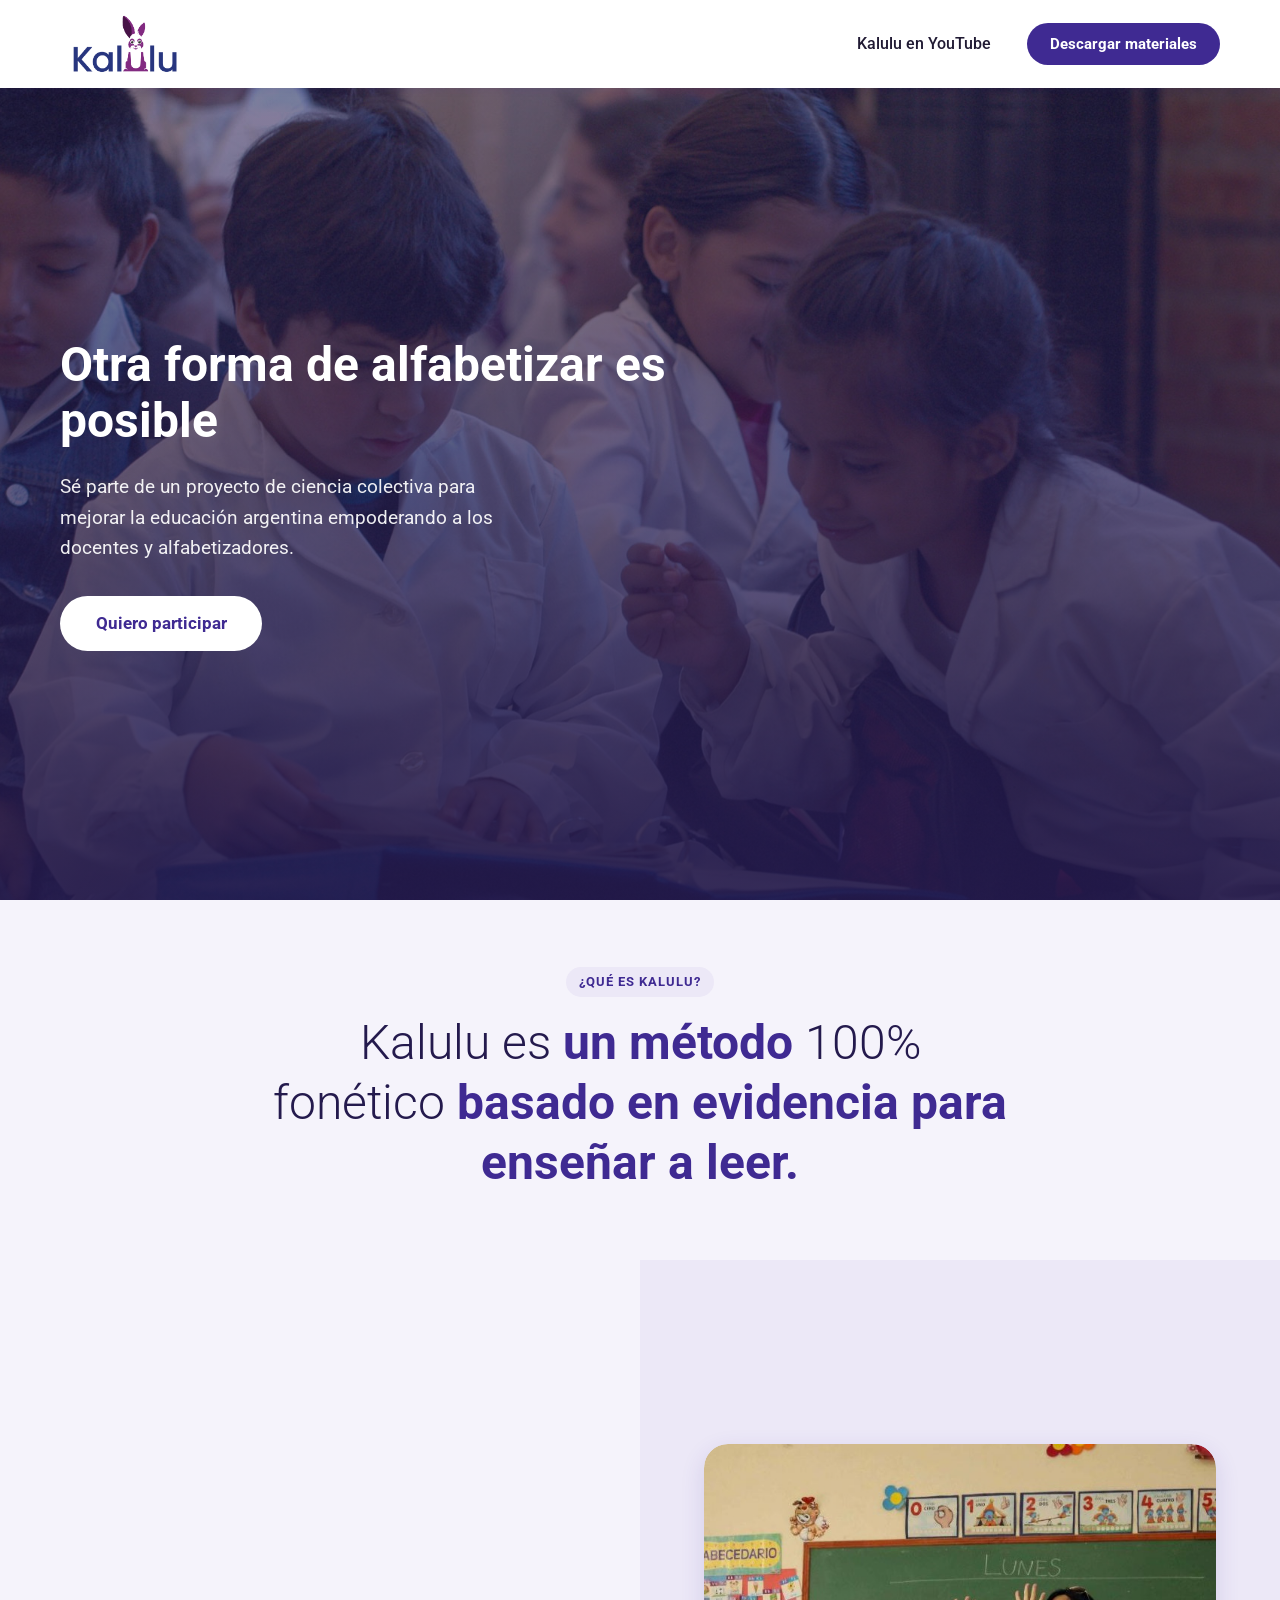
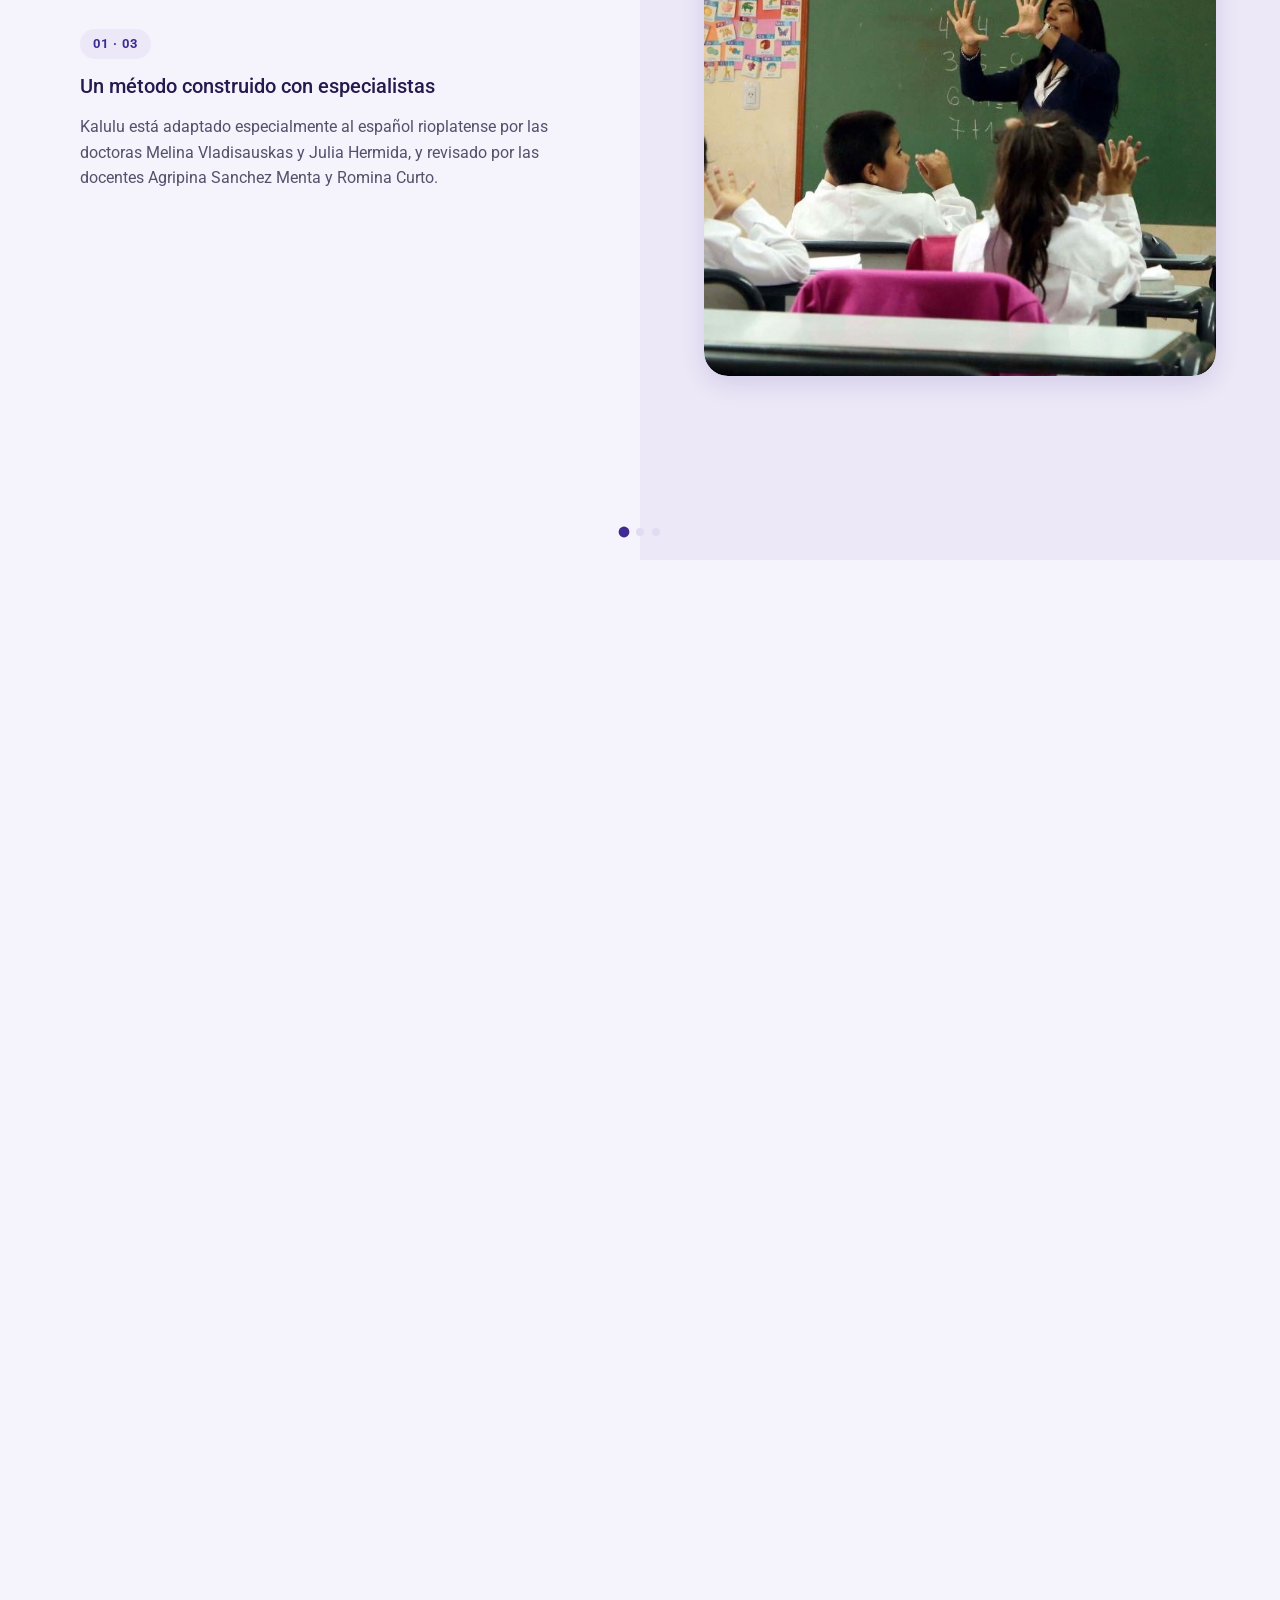
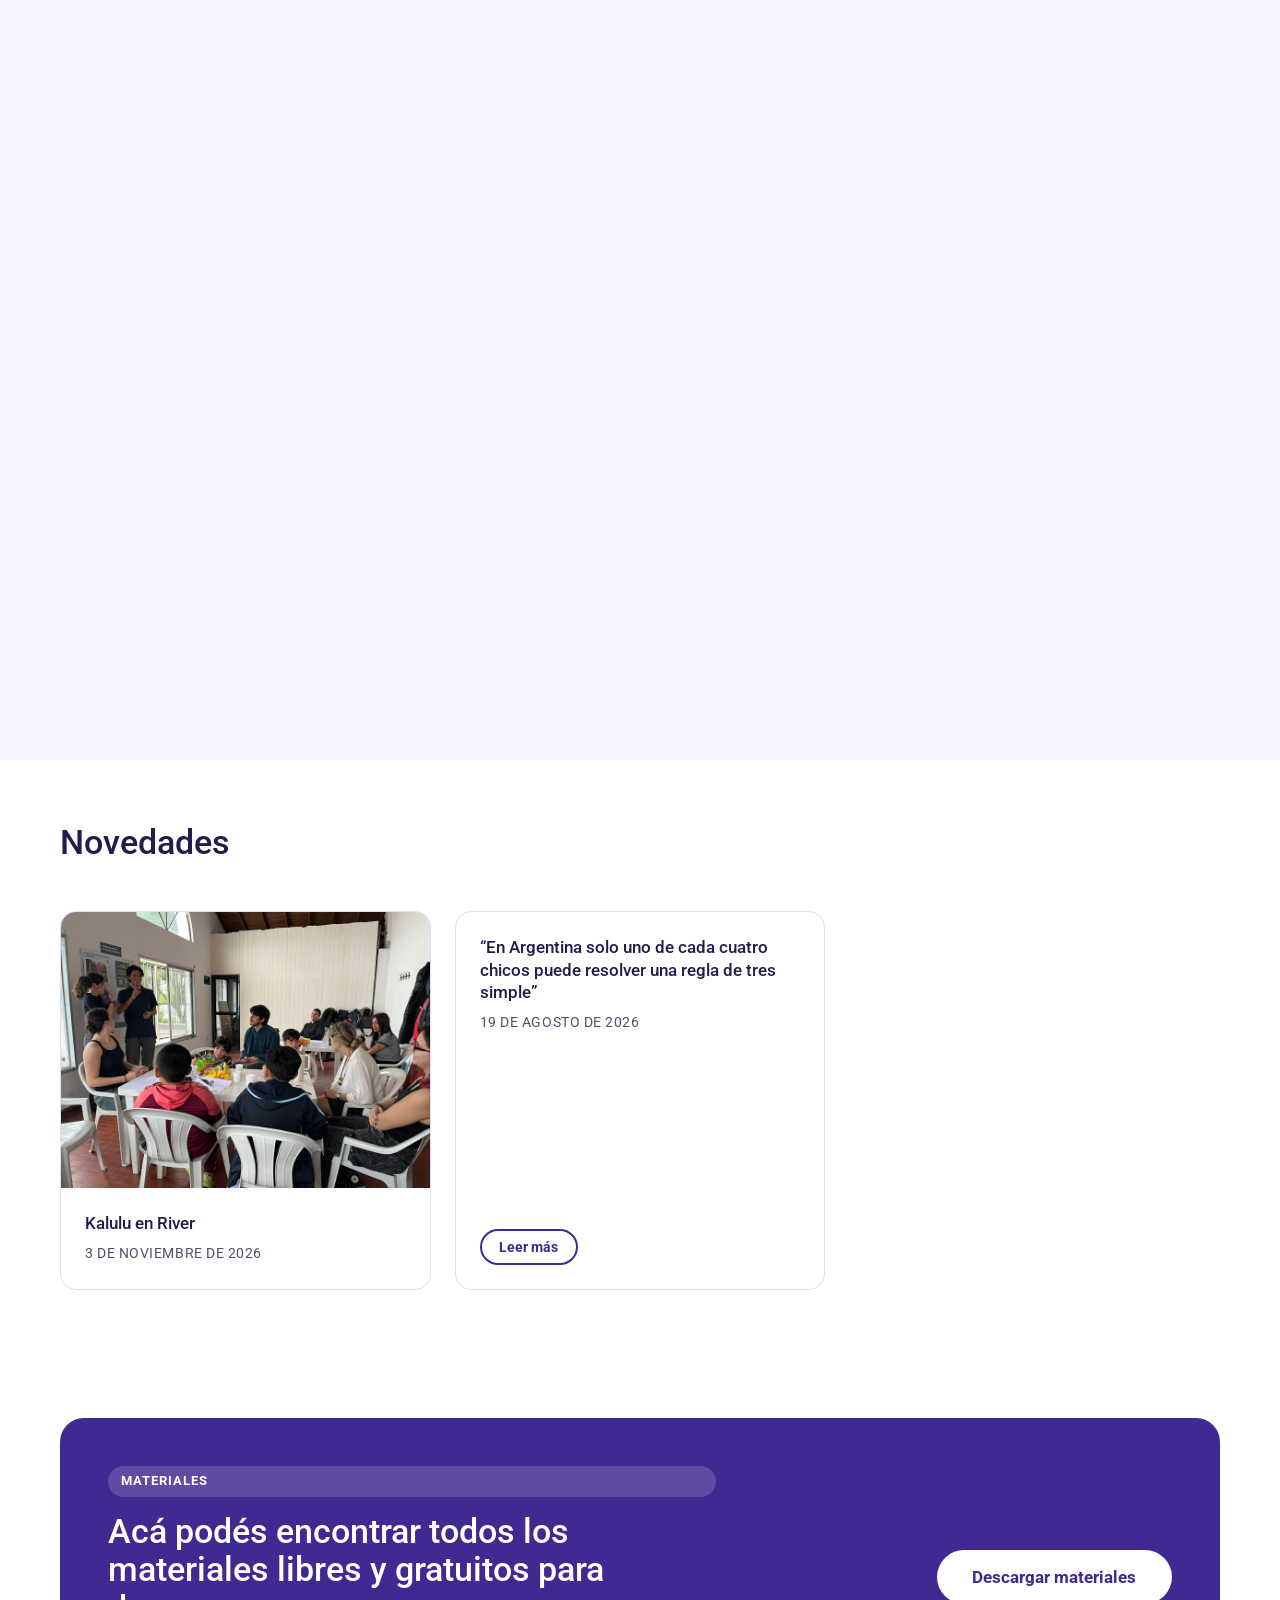
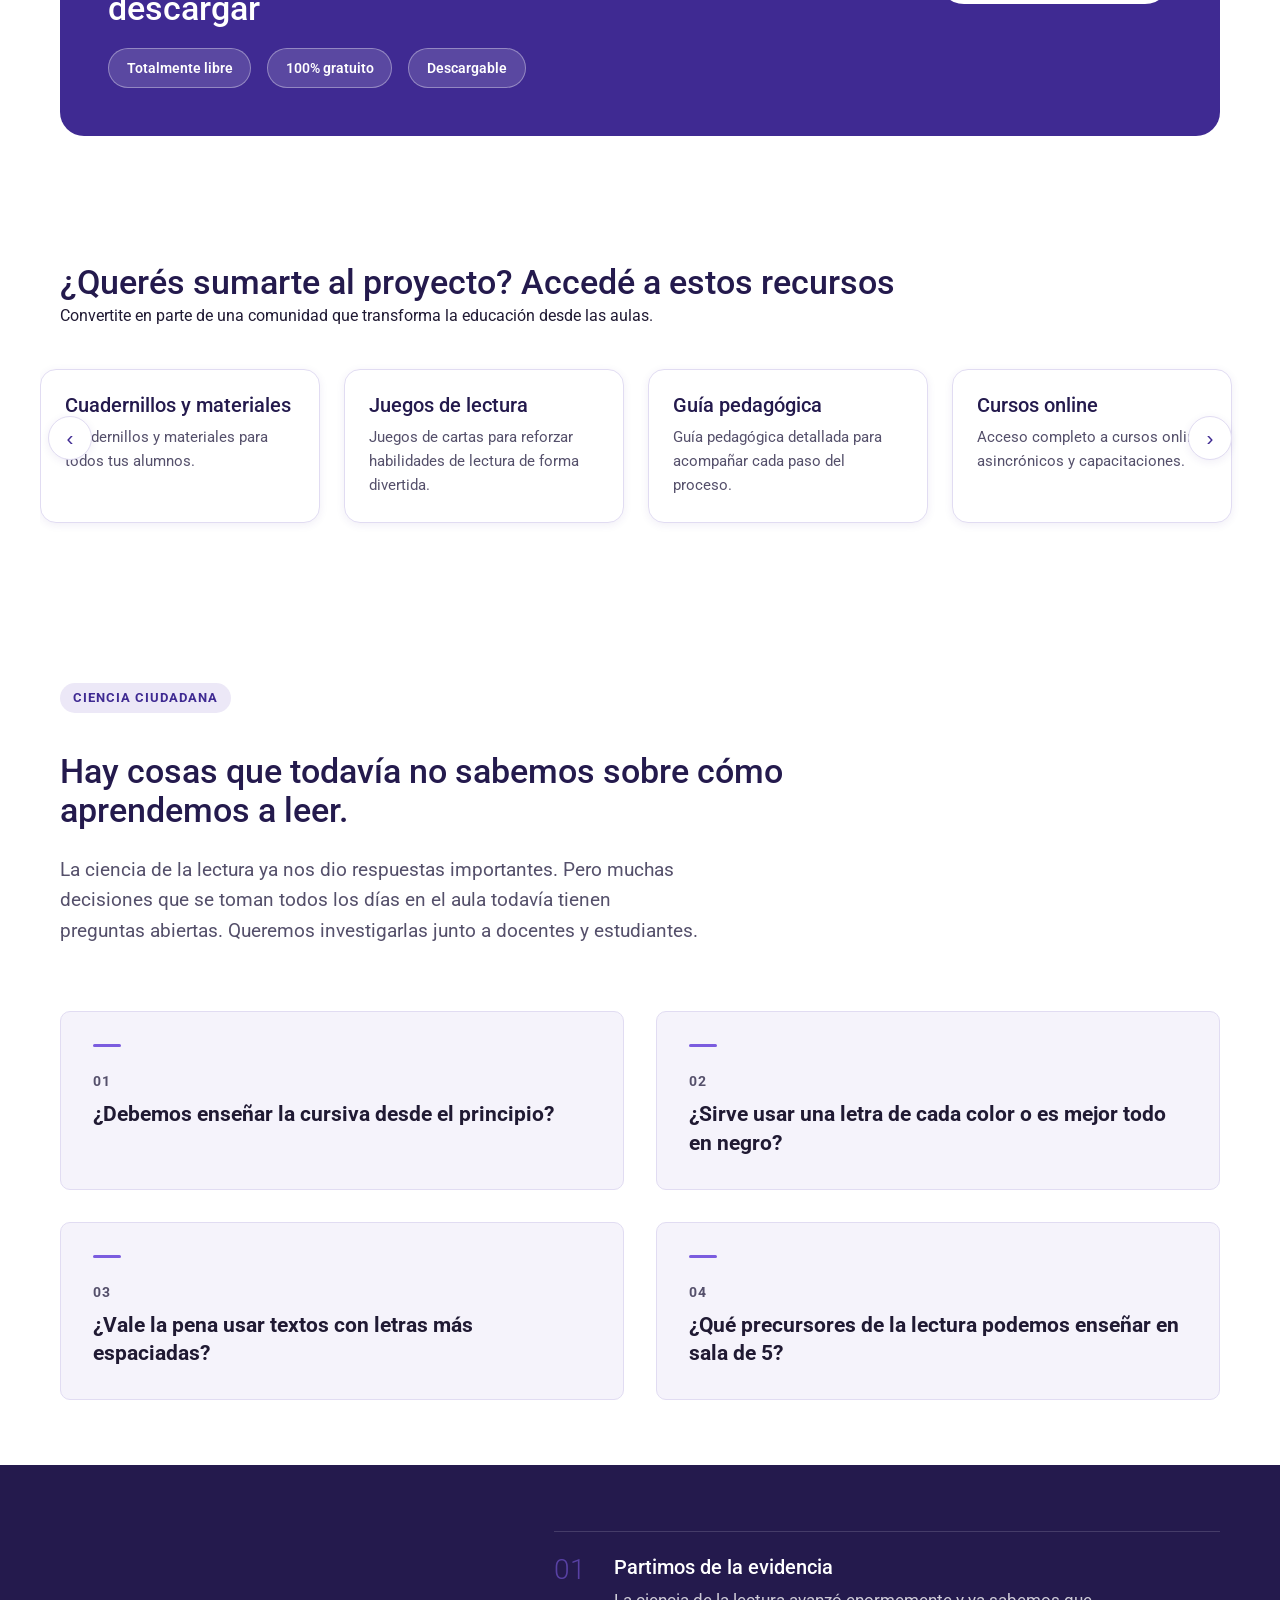
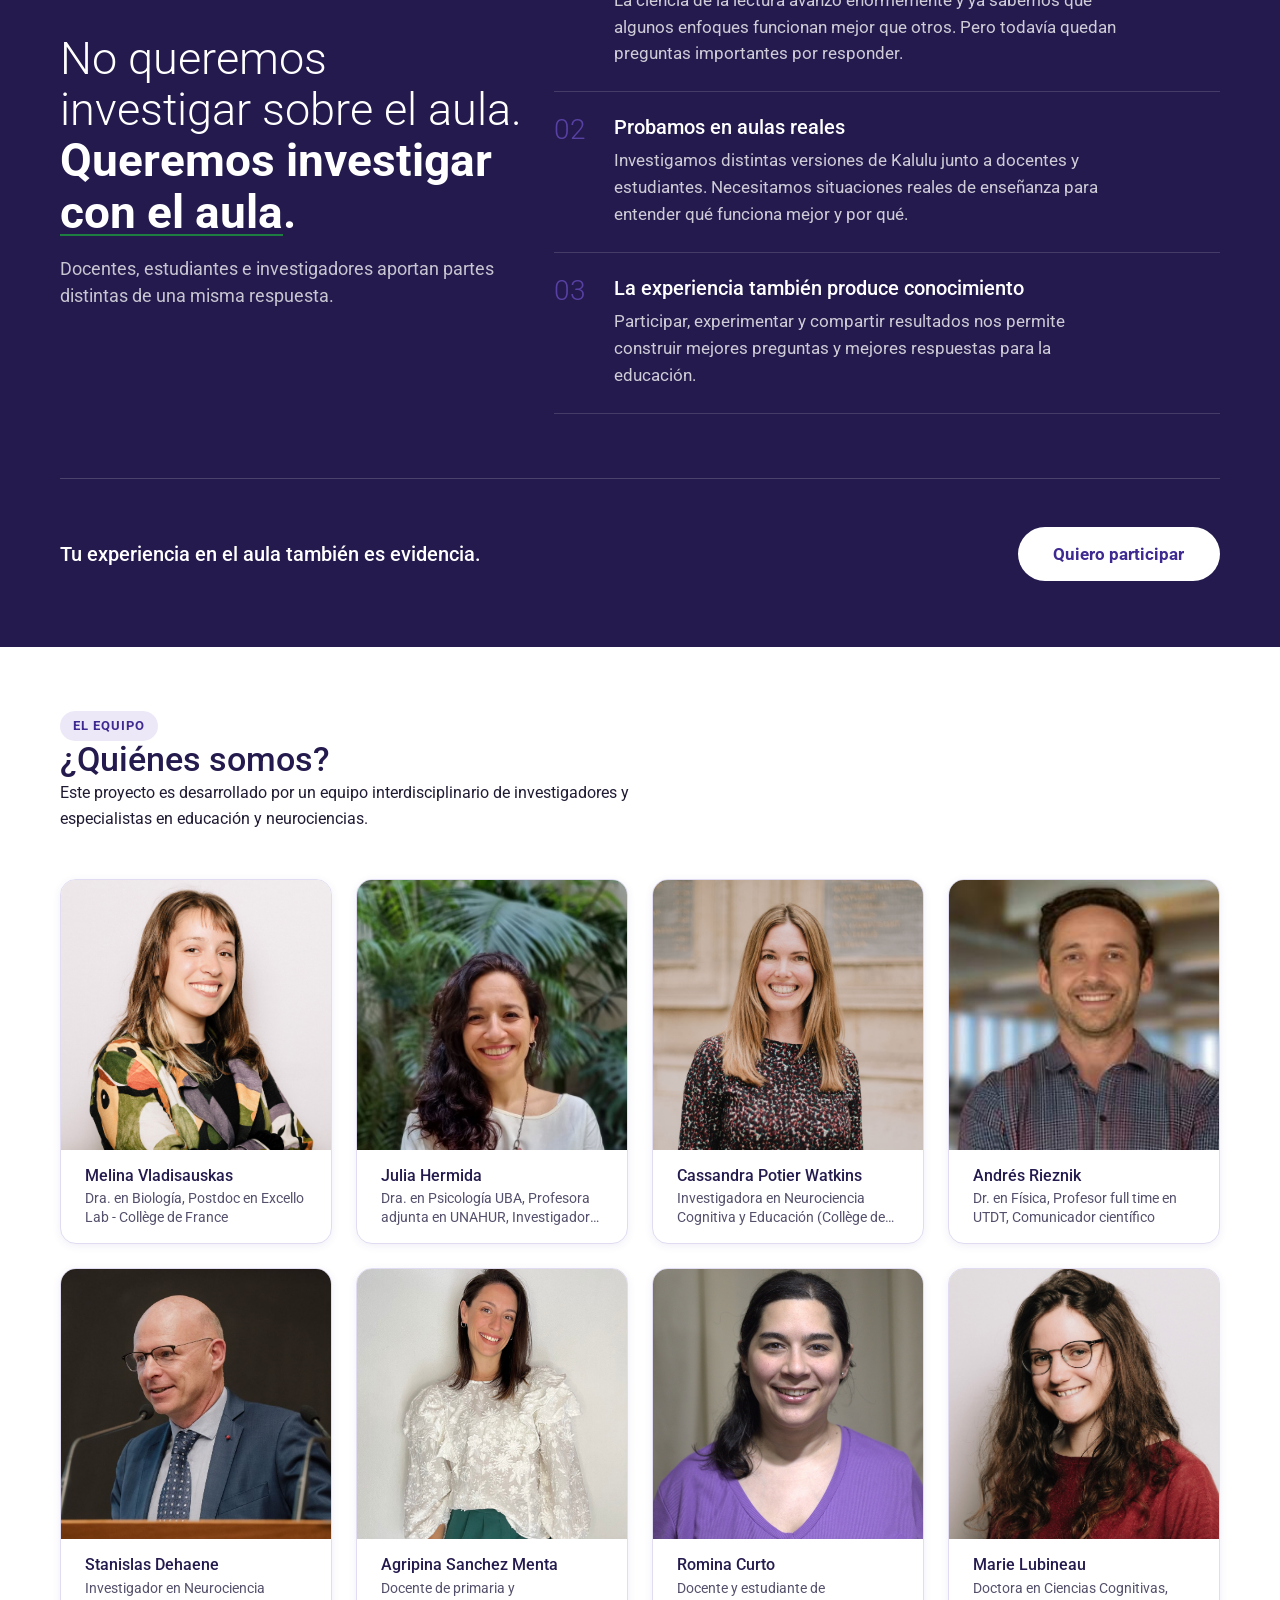
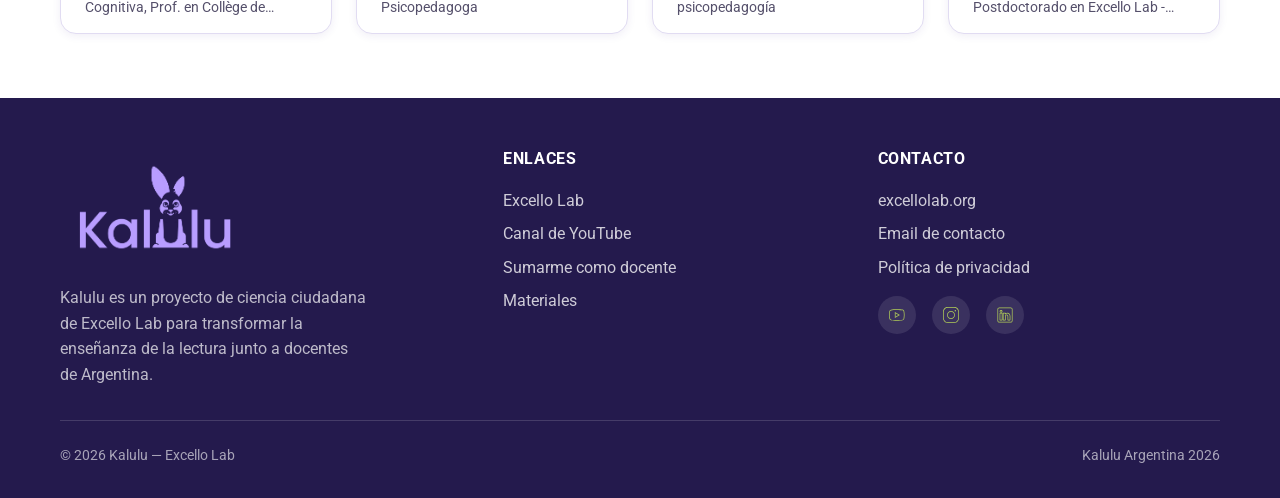
==== index.html @ 65bc7ead "Ajustes: hero en bold, Instagram, favicon, título Kalulu Argentina, logo footer y PDFs con título co" ====
<!DOCTYPE html>
<html lang="es">
<head>
<meta charset="UTF-8">
<meta name="viewport" content="width=device-width, initial-scale=1.0">
<title>Kalulu Argentina</title>
<meta name="description" content="Kalulu es un proyecto de ciencia ciudadana para docentes: un método fonético gratuito para enseñar a leer, construido y puesto a prueba junto a investigadores y aulas reales de Argentina.">
<link rel="icon" type="image/png" sizes="48x48" href="imagenes/favicon-48.png">
<link rel="icon" type="image/png" sizes="192x192" href="imagenes/favicon-192.png">
<link rel="icon" type="image/png" sizes="512x512" href="imagenes/favicon.png">
<link rel="apple-touch-icon" href="imagenes/apple-touch-icon.png">
<meta property="og:site_name" content="Kalulu Argentina">
<meta property="og:title" content="Kalulu Argentina">
<meta property="og:type" content="website">
<meta property="og:image" content="https://germangomezbonellii.github.io/kalulu/imagenes/favicon.png">
<script type="application/ld+json">{"@context":"https://schema.org","@type":"WebSite","name":"Kalulu Argentina","alternateName":"Kalulu","url":"https://germangomezbonellii.github.io/kalulu/"}</script>
<link rel="stylesheet" href="assets/css/styles.css">
</head>
<body>
<a class="skip-link" href="#contenido-principal">Saltar al contenido principal</a>

<!-- ============================= HEADER ============================= -->
<header class="site-header">
    <div class="contenedor">
        <a href="./" class="site-header__logo" aria-label="Ir al inicio de Kalulu">
            <img src="imagenes/logo.png" alt="Kalulu">
        </a>
        <div class="site-header__acciones">
            <a class="site-header__youtube" href="https://www.youtube.com/@KaluluChannel" target="_blank" rel="noopener noreferrer" aria-label="Kalulu en YouTube">
                <span class="label-desktop">Kalulu en YouTube</span>
                <span class="label-mobile" aria-hidden="true">YouTube</span>
            </a>
            <a class="btn btn--primario site-header__materiales" href="materiales/index.html" aria-label="Descargar materiales">
                <span class="label-desktop">Descargar materiales</span>
                <span class="label-mobile" aria-hidden="true">Materiales</span>
            </a>
        </div>
    </div>
</header>

<main id="contenido-principal">

    <!-- ============================= HERO ============================= -->
    <section class="hero hero--cargando" id="hero" style="background-image: url('imagenes/imagen%20(9).jpg');">
        <div class="contenedor">
            <div class="hero__contenido">
                <h1 class="hero__titulo" id="hero-titulo">Los docentes <strong>podemos transformar</strong> la alfabetización</h1>
                <p class="hero__subtitulo" id="hero-subtitulo">Sé parte de un proyecto de ciencia colectiva para mejorar la educación argentina empoderando a los docentes.</p>
                <div class="hero__cta">
                    <a class="btn btn--claro btn--grande" id="hero-cta" href="https://kalulu.excellolab.org/cienciaciudadana-argentina/" target="_blank" rel="noopener noreferrer">Quiero participar</a>
                </div>
            </div>
        </div>
    </section>

    <!-- ============================= INTRODUCCIÓN "QUÉ ES KALULU" ============================= -->
    <section class="kalulu-intro" aria-labelledby="kalulu-intro-titulo">
        <div class="kalulu-intro__inner">
            <span class="etiqueta">¿Qué es Kalulu?</span>
            <h2 id="kalulu-intro-titulo">Kalulu es <strong>un método</strong> 100% fonético <strong>basado en evidencia para enseñar a leer.</strong></h2>
        </div>
    </section>

    <!-- ============================= SOBRE KALULU (interactiva / sticky) ============================= -->
    <section class="kalulu-sticky" id="kalulu-sticky" aria-label="Sobre Kalulu">
        <div class="kalulu-sticky__track" id="kalulu-sticky-track">
            <div class="kalulu-sticky__pegado" id="kalulu-sticky-pegado">

                <div class="kalulu-sticky__par is-active" data-panel-index="0">
                    <div class="kalulu-sticky__mitad kalulu-sticky__texto">
                        <div class="kalulu-sticky__texto-inner">
                            <span class="etiqueta kalulu-sticky__paso">01 · 03</span>
                            <h3>Un método construido con especialistas</h3>
                            <p>Kalulu está adaptado especialmente al español rioplatense por las doctoras Melina Vladisauskas y Julia Hermida, y revisado por las docentes Agripina Sanchez Menta y Romina Curto.</p>
                        </div>
                    </div>
                    <div class="kalulu-sticky__mitad kalulu-sticky__visual">
                        <div class="kalulu-sticky__media">
                            <img src="imagenes/imagen%20(3).jpeg" alt="Docente enseñando a leer con el método Kalulu" loading="lazy">
                        </div>
                    </div>
                </div>

                <div class="kalulu-sticky__par" data-panel-index="1">
                    <div class="kalulu-sticky__mitad kalulu-sticky__texto">
                        <div class="kalulu-sticky__texto-inner">
                            <span class="etiqueta kalulu-sticky__paso">02 · 03</span>
                            <h3>Pensado para el aula real</h3>
                            <p>Necesitamos pruebas reales, con aulas reales, con docentes reales: por eso Kalulu se prueba y se ajusta junto a quienes enseñan a leer todos los días.</p>
                        </div>
                    </div>
                    <div class="kalulu-sticky__mitad kalulu-sticky__visual">
                        <div class="kalulu-sticky__media kalulu-sticky__media--foto-aula">
                            <img src="imagenes/imagen%20(12).jpg" alt="Docente revisando el cuaderno de una alumna mientras el resto de la clase escribe, en un aula real" loading="lazy">
                        </div>
                    </div>
                </div>

                <div class="kalulu-sticky__par" data-panel-index="2">
                    <div class="kalulu-sticky__mitad kalulu-sticky__texto">
                        <div class="kalulu-sticky__texto-inner">
                            <span class="etiqueta kalulu-sticky__paso">03 · 03</span>
                            <h3>Todo el material, gratis</h3>
                            <p>Todos los materiales digitales de Kalulu son gratuitos, para que cualquier docente pueda empezar a usarlos en su aula sin ningún costo.</p>
                        </div>
                    </div>
                    <div class="kalulu-sticky__mitad kalulu-sticky__visual">
                        <div class="kalulu-sticky__media">
                            <img src="imagenes/imagen%20(2).jpg" alt="Materiales de Kalulu" loading="lazy">
                        </div>
                    </div>
                </div>

                <div class="kalulu-sticky__progreso" id="kalulu-sticky-progreso" aria-hidden="true">
                    <span class="kalulu-sticky__punto kalulu-sticky__punto--activo" data-punto="0"></span>
                    <span class="kalulu-sticky__punto" data-punto="1"></span>
                    <span class="kalulu-sticky__punto" data-punto="2"></span>
                </div>
            </div>
        </div>
    </section>

    <!-- ============================= NOTICIAS ============================= -->
    <section class="seccion" id="noticias" aria-labelledby="noticias-titulo">
        <div class="contenedor">
            <h2 id="noticias-titulo">Novedades</h2>
            <div id="noticias-contenedor">
                <p class="noticias__estado" id="noticias-estado">Cargando noticias...</p>
            </div>
        </div>
    </section>

    <!-- ============================= MATERIALES ============================= -->
    <section class="seccion" aria-labelledby="materiales-titulo">
        <div class="contenedor">
            <div class="materiales">
                <div class="materiales__texto">
                    <span class="etiqueta" style="background:rgba(255,255,255,0.16); color:#fff;">Materiales</span>
                    <h2 id="materiales-titulo">Acá podés encontrar todos los materiales libres y gratuitos para descargar</h2>
                    <div class="materiales__chips">
                        <span class="materiales__chip">Totalmente libre</span>
                        <span class="materiales__chip">100% gratuito</span>
                        <span class="materiales__chip">Descargable</span>
                    </div>
                </div>
                <div class="materiales__accion">
                    <a class="btn btn--claro btn--grande" href="materiales/index.html">Descargar materiales</a>
                </div>
            </div>
        </div>
    </section>

    <!-- ============================= QUÉ OFRECEMOS ============================= -->
    <section class="seccion" aria-labelledby="ofrecemos-titulo">
        <div class="contenedor">
            <h2 id="ofrecemos-titulo">¿Querés sumarte al proyecto? Accedé a estos recursos</h2>
            <p>Convertite en parte de una comunidad que transforma la educación desde las aulas.</p>
            <div class="ofrecemos__carrusel-wrap">
                <button type="button" class="ofrecemos__nav ofrecemos__nav--prev" id="ofrecemos-prev" aria-label="Ver tarjetas anteriores">‹</button>
                <div class="ofrecemos__carrusel" id="ofrecemos-carrusel" tabindex="0" aria-label="Recursos para docentes que ofrece Kalulu" role="region">
                    <p class="noticias__estado" id="ofrecemos-estado">Cargando...</p>
                </div>
                <button type="button" class="ofrecemos__nav ofrecemos__nav--next" id="ofrecemos-next" aria-label="Ver tarjetas siguientes">›</button>
            </div>
        </div>
    </section>

    <!-- ============================= CIENCIA CIUDADANA — PARTE 1: preguntas abiertas
         (editorial, fondo claro) ============================= -->
    <section class="seccion ciencia-preguntas" aria-labelledby="ciencia-titulo">
        <div class="contenedor">
            <div class="ciencia-preguntas__intro">
                <span class="etiqueta">Ciencia ciudadana</span>
                <h2 id="ciencia-titulo">Hay cosas que todavía no sabemos sobre cómo aprendemos a leer.</h2>
                <p>La ciencia de la lectura ya nos dio respuestas importantes. Pero muchas decisiones que se toman todos los días en el aula todavía tienen preguntas abiertas. Queremos investigarlas junto a docentes y estudiantes.</p>
            </div>

            <div class="ciencia-preguntas__grid" id="ciencia-preguntas-contenedor" aria-live="polite">
                <p class="ciencia-preguntas__estado" id="ciencia-preguntas-estado">Cargando preguntas...</p>
            </div>
        </div>
    </section>

    <!-- ============================= CIENCIA CIUDADANA — PARTE 2: cómo investigamos
         juntos (violeta institucional, dos columnas asimétricas + cierre) ============================= -->
    <section class="ciencia-investigacion" aria-labelledby="ciencia-investigacion-titulo">
        <div class="contenedor">
            <div class="ciencia-investigacion__grid">
                <div class="ciencia-investigacion__statement">
                    <h2 id="ciencia-investigacion-titulo">
                        <span class="ciencia-investigacion__linea-liviana">No queremos investigar sobre el aula.</span>
                        <strong class="ciencia-investigacion__linea-fuerte">Queremos investigar <span class="ciencia-investigacion__resaltado">con el aula</span>.</strong>
                    </h2>
                    <p>Docentes, estudiantes e investigadores aportan partes distintas de una misma respuesta.</p>
                </div>

                <ol class="ciencia-investigacion__lista">
                    <li class="ciencia-investigacion__paso">
                        <span class="ciencia-investigacion__paso-num" aria-hidden="true">01</span>
                        <div class="ciencia-investigacion__paso-texto">
                            <h3>Partimos de la evidencia</h3>
                            <p>La ciencia de la lectura avanzó enormemente y ya sabemos que algunos enfoques funcionan mejor que otros. Pero todavía quedan preguntas importantes por responder.</p>
                        </div>
                    </li>
                    <li class="ciencia-investigacion__paso">
                        <span class="ciencia-investigacion__paso-num" aria-hidden="true">02</span>
                        <div class="ciencia-investigacion__paso-texto">
                            <h3>Probamos en aulas reales</h3>
                            <p>Investigamos distintas versiones de Kalulu junto a docentes y estudiantes. Necesitamos situaciones reales de enseñanza para entender qué funciona mejor y por qué.</p>
                        </div>
                    </li>
                    <li class="ciencia-investigacion__paso">
                        <span class="ciencia-investigacion__paso-num" aria-hidden="true">03</span>
                        <div class="ciencia-investigacion__paso-texto">
                            <h3>La experiencia también produce conocimiento</h3>
                            <p>Participar, experimentar y compartir resultados nos permite construir mejores preguntas y mejores respuestas para la educación.</p>
                        </div>
                    </li>
                </ol>
            </div>

            <div class="ciencia-investigacion__cierre">
                <p class="ciencia-investigacion__cierre-texto">Tu experiencia en el aula también es evidencia.</p>
                <a class="btn btn--claro btn--grande" href="https://kalulu.excellolab.org/cienciaciudadana-argentina/" target="_blank" rel="noopener noreferrer">Quiero participar</a>
            </div>
        </div>
    </section>

    <!-- ============================= QUIÉNES SOMOS ============================= -->
    <section class="seccion" id="equipo" aria-labelledby="equipo-titulo">
        <div class="contenedor">
            <span class="etiqueta">El equipo</span>
            <h2 id="equipo-titulo">¿Quiénes somos?</h2>
            <p>Este proyecto es desarrollado por un equipo interdisciplinario de investigadores y especialistas en educación y neurociencias.</p>

            <div class="equipo__grid" id="equipo-grid">
                <p class="equipo__estado" id="equipo-estado">Cargando equipo...</p>
            </div>
        </div>
    </section>
</main>

<!-- ============================= FOOTER ============================= -->
<footer class="site-footer" id="contacto">
    <div class="contenedor">
        <div class="site-footer__top">
            <div class="site-footer__marca">
                <img src="imagenes/logofondooscuro.png" alt="Kalulu">
                <p>Kalulu es un proyecto de ciencia ciudadana de Excello Lab para transformar la enseñanza de la lectura junto a docentes de Argentina.</p>
            </div>
            <div>
                <h4>Enlaces</h4>
                <ul>
                    <li><a href="https://excellolab.org/" target="_blank" rel="noopener noreferrer">Excello Lab</a></li>
                    <li><a href="https://www.youtube.com/@KaluluChannel" target="_blank" rel="noopener noreferrer">Canal de YouTube</a></li>
                    <li><a href="https://kalulu.excellolab.org/cienciaciudadana-argentina/" target="_blank" rel="noopener noreferrer">Sumarme como docente</a></li>
                    <li><a href="materiales/index.html">Materiales</a></li>
                </ul>
            </div>
            <div>
                <h4>Contacto</h4>
                <ul>
                    <li><a href="https://excellolab.org/" target="_blank" rel="noopener noreferrer">excellolab.org</a></li>
                    <li><a href="mailto:contacto-argentina@excellolab.org">Email de contacto</a></li>
                    <li><a href="https://excellolab.org/politique-de-confidentialite/" target="_blank" rel="noopener noreferrer">Política de privacidad</a></li>
                </ul>
                <div class="site-footer__social" style="margin-top:1rem;">
                    <a href="https://www.youtube.com/@KaluluChannel" target="_blank" rel="noopener noreferrer" aria-label="YouTube de Kalulu"><img src="imagenes/youtube.svg" alt=""></a>
                    <a href="https://www.instagram.com/kaluluriodelaplata/" target="_blank" rel="noopener noreferrer" aria-label="Instagram de Kalulu"><img src="imagenes/instagram.svg" alt=""></a>
                    <a href="https://www.linkedin.com/company/excello-org/" target="_blank" rel="noopener noreferrer" aria-label="LinkedIn de Excello Lab"><img src="imagenes/linkedin.svg" alt=""></a>
                </div>
            </div>
        </div>
        <div class="site-footer__bottom">
            <span>© 2026 Kalulu — Excello Lab</span>
            <span>Kalulu Argentina 2026</span>
        </div>
    </div>
</footer>

<script src="assets/js/data-client.js" defer></script>
<script src="assets/js/hero.js" defer></script>
<script src="assets/js/noticias.js" defer></script>
<script src="assets/js/ofrecemos.js" defer></script>
<script src="assets/js/ciencia-preguntas.js" defer></script>
<script src="assets/js/equipo.js" defer></script>
<script src="assets/js/kalulu-sticky.js" defer></script>
</body>
</html>
---- assets/css/styles.css ----
/* =====================================================================
   Kalulu — Rediseño / Sistema visual
   -----------------------------------------------------------------------
   Hoja de estilos construida desde cero para /redesign. Reutiliza el
   lenguaje visual de Kalulu (violeta institucional, blanco, Roboto/Oswald)
   pero no importa la hoja de estilos vieja ni sus hacks. Mobile-first:
   cada componente se piensa primero en una columna y después se adapta
   a pantallas más anchas con min-width.
   ===================================================================== */

@import url('https://fonts.googleapis.com/css2?family=Roboto:ital,wght@0,100..900;1,100..900&display=swap');
/* Auditoría tipográfica (2ª pasada): la identidad original de Kalulu (ver
   styles.css de referencia) NUNCA usa una tipografía de títulos distinta a
   la del texto — todo es Roboto, y la jerarquía se construye con peso
   (300 liviano / 500 medio / 700 fuerte) y tamaño, no con una fuente
   display como Oswald. Se saca el import de Oswald (no se usa en ningún
   lado) y --font-heading pasa a ser Roboto, para que el resto del sitio
   comparta ese mismo lenguaje. */

/* ---------------------------------------------------------------------
   1. Tokens (:root)
   --------------------------------------------------------------------- */
:root {
  /* Color — violeta institucional de Kalulu, en escala */
  --color-violeta-900: #241a4d;
  --color-violeta-800: #2c1e6c;
  --color-violeta-700: #3f2a92;
  --color-violeta-600: #4b2a9b;
  --color-violeta-400: #7b5cdf;
  --color-violeta-100: #ece8f7;
  --color-violeta-50:  #f5f3fb;

  --color-blanco: #ffffff;
  --color-texto: #201a33;
  --color-texto-suave: #55506b;
  --color-borde: #e1dcf2;
  --color-error: #a02020;
  --color-exito: #1e7e42;

  --color-fondo: var(--color-blanco);
  --color-marca: var(--color-violeta-700);
  --color-marca-hover: var(--color-violeta-800);
  --color-acento: var(--color-violeta-400);

  /* Tipografía — un único lenguaje tipográfico para todo el sitio, igual
     que en la identidad original: Roboto en todos lados, la jerarquía la
     da el peso y el tamaño. --font-heading existe como variable única para
     que ninguna sección declare una fuente "a mano". */
  --fuente-texto: 'Roboto', system-ui, sans-serif;
  --font-heading: 'Roboto', system-ui, sans-serif;

  --peso-titulo-liviano: 300;
  --peso-titulo-medio: 500;
  --peso-titulo-fuerte: 700;

  /* Escala tipográfica (ajuste general): antes --tamano-h1 llegaba a 60px,
     --tamano-h2 a 40px y --espaciado-seccion a 96px — cada sección se
     sentía "hero". Bajados ~20-25% en el techo para una lectura más
     editorial/liviana; los pisos (mobile) se recortan menos para no
     perder legibilidad. */
  --tamano-h1: clamp(1.9rem, 1.2rem + 2.6vw, 3rem);
  --tamano-h2: clamp(1.5rem, 1.25rem + 1.3vw, 2.1rem);
  --tamano-h3: clamp(1.05rem, 0.98rem + 0.35vw, 1.25rem);
  --tamano-texto: 1rem;
  --tamano-destacado: clamp(1.05rem, 1rem + 0.4vw, 1.2rem);

  /* Layout */
  --ancho-contenedor: 1200px;
  --ancho-contenedor-angosto: 860px;
  --espaciado-seccion: clamp(2.75rem, 2.1rem + 2.4vw, 5rem);
  --padding-lateral: 1.25rem;

  /* Espaciado en escala */
  --space-1: 0.25rem;
  --space-2: 0.5rem;
  --space-3: 1rem;
  --space-4: 1.5rem;
  --space-5: 2rem;
  --space-6: 3rem;
  --space-7: 4rem;
  --space-8: 5.5rem;

  /* Bordes / sombras */
  --radio-s: 10px;
  --radio-m: 16px;
  --radio-l: 24px;
  --radio-pill: 999px;

  --sombra-s: 0 2px 8px rgba(63, 42, 146, 0.08);
  --sombra-m: 0 8px 24px rgba(63, 42, 146, 0.14);
  --sombra-l: 0 16px 48px rgba(63, 42, 146, 0.18);

  --transicion-rapida: 0.18s ease;
  --transicion-suave: 0.4s ease;

  /* Alto real del header — se lee también desde JS/HTML para que el Hero
     y la sección sticky puedan restar exactamente este valor de 100dvh
     en vez de asumir un número fijo. Ver 2. HERO más abajo. */
  --header-alto: 88px;
}

/* El ajuste de --header-alto y el resto de los overrides mobile del
   header viven consolidados en la sección 14 (final del archivo), junto
   con el resto de los ajustes de mobile, para no repartir el mismo
   breakpoint en varios lugares del archivo. */

/* ---------------------------------------------------------------------
   2. Reset básico
   --------------------------------------------------------------------- */
*, *::before, *::after { box-sizing: border-box; }
html, body, h1, h2, h3, h4, p, ul, ol, figure { margin: 0; padding: 0; }
ul, ol { list-style: none; }

html {
  scroll-behavior: smooth;
  -webkit-text-size-adjust: 100%;
}

@media (prefers-reduced-motion: reduce) {
  html { scroll-behavior: auto; }
  *, *::before, *::after {
    animation-duration: 0.01ms !important;
    animation-iteration-count: 1 !important;
    transition-duration: 0.01ms !important;
    scroll-behavior: auto !important;
  }
}

body {
  font-family: var(--fuente-texto);
  color: var(--color-texto);
  background: var(--color-fondo);
  line-height: 1.6;
  width: 100%;
  min-height: 100vh;
  overflow-x: hidden;
  padding-top: var(--header-alto);
}

h1, h2, h3 {
  font-family: var(--font-heading);
  font-weight: var(--peso-titulo-liviano);
  line-height: 1.15;
  color: var(--color-violeta-900);
}

h1 { font-size: var(--tamano-h1); }
h1 strong, h1 b { font-weight: var(--peso-titulo-medio); color: inherit; }

h2 { font-size: var(--tamano-h2); font-weight: var(--peso-titulo-medio); }
h2 strong, h2 b { font-weight: var(--peso-titulo-fuerte); }

h3 { font-size: var(--tamano-h3); font-weight: var(--peso-titulo-medio); }

p { max-width: 70ch; }

img, video, iframe {
  max-width: 100%;
  height: auto;
  display: block;
}

a { color: inherit; }

/* Foco visible y consistente para navegación por teclado */
a:focus-visible,
button:focus-visible,
input:focus-visible,
textarea:focus-visible,
[tabindex]:focus-visible {
  outline: 3px solid var(--color-violeta-400);
  outline-offset: 2px;
  border-radius: var(--radio-s);
}

.contenedor {
  width: 100%;
  max-width: var(--ancho-contenedor);
  margin: 0 auto;
  padding: 0 var(--padding-lateral);
}

.contenedor--angosto {
  width: 100%;
  max-width: var(--ancho-contenedor-angosto);
  margin: 0 auto;
  padding: 0 var(--padding-lateral);
}

.seccion {
  padding-block: var(--espaciado-seccion);
}

.visualmente-oculto {
  position: absolute;
  width: 1px; height: 1px;
  padding: 0; margin: -1px;
  overflow: hidden;
  clip: rect(0, 0, 0, 0);
  white-space: nowrap;
  border: 0;
}

.skip-link {
  position: absolute;
  left: 1rem;
  top: -60px;
  background: var(--color-marca);
  color: var(--color-blanco);
  padding: 0.6rem 1.2rem;
  border-radius: var(--radio-s);
  z-index: 2000;
  transition: top var(--transicion-rapida);
}
.skip-link:focus { top: 1rem; }

/* Botones reutilizables */
.btn {
  display: inline-flex;
  align-items: center;
  justify-content: center;
  gap: 0.5rem;
  padding: 0.8rem 1.7rem;
  border-radius: var(--radio-pill);
  font-weight: 700;
  text-decoration: none;
  border: 2px solid transparent;
  cursor: pointer;
  font-family: var(--fuente-texto);
  font-size: 1rem;
  transition: background-color var(--transicion-rapida), color var(--transicion-rapida), transform var(--transicion-rapida), border-color var(--transicion-rapida);
  line-height: 1.2;
}
.btn:hover { transform: translateY(-1px); }
.btn:active { transform: translateY(0); }

.btn--primario {
  background: var(--color-marca);
  color: var(--color-blanco);
}
.btn--primario:hover { background: var(--color-marca-hover); color: var(--color-blanco); }

.btn--claro {
  background: var(--color-blanco);
  color: var(--color-marca);
}
.btn--claro:hover { background: var(--color-violeta-100); }

.btn--fantasma {
  background: transparent;
  color: var(--color-marca);
  border-color: var(--color-marca);
}
.btn--fantasma:hover { background: var(--color-violeta-50); }

.btn--grande { padding: 0.95rem 2.1rem; font-size: 1.05rem; }

.etiqueta {
  display: inline-block;
  text-transform: uppercase;
  letter-spacing: 0.08em;
  font-weight: 700;
  font-size: 0.8rem;
  color: var(--color-marca);
  background: var(--color-violeta-100);
  padding: 0.3rem 0.8rem;
  border-radius: var(--radio-pill);
}

/* Par de etiquetas alternativas (texto completo / texto corto) para el
   mismo elemento, usado en los botones del header: por defecto se ve la
   versión completa y la corta queda oculta; el breakpoint mobile (ver
   sección 14, al final del archivo) invierte cuál se muestra. Nunca hay
   dos botones — el link/href es siempre el mismo, solo cambia el texto
   visible. La versión corta lleva aria-hidden y el <a> que las contiene
   tiene su propio aria-label con el texto completo, así el nombre
   accesible no cambia según el ancho de pantalla. */
.label-mobile { display: none; }

/* =====================================================================
   3. Header
   ===================================================================== */
.site-header {
  position: fixed;
  inset-block-start: 0;
  inset-inline: 0;
  height: var(--header-alto);
  background: var(--color-blanco);
  box-shadow: var(--sombra-s);
  z-index: 1000;
  display: flex;
  align-items: center;
}

.site-header .contenedor {
  display: flex;
  align-items: center;
  justify-content: space-between;
  gap: var(--space-3);
  width: 100%;
}

.site-header__logo {
  display: flex;
  align-items: center;
  flex-shrink: 0;
}
/* Logo ~100% más grande que la primera versión (42px -> 84px), con el
   header creciendo lo justo (--header-alto 76px -> 88px) para que quede
   equilibrado en vez de un logo enorme apretado en una franja angosta. */
.site-header__logo img { height: 84px; width: auto; }

.site-header__acciones {
  display: flex;
  align-items: center;
  gap: var(--space-5);
}

.site-header__youtube {
  display: inline-flex;
  align-items: center;
  text-decoration: none;
  font-weight: var(--peso-titulo-medio);
  color: var(--color-texto);
  padding: 0.5rem 0.25rem;
  border-radius: var(--radio-s);
  white-space: nowrap;
  transition: color var(--transicion-rapida);
}
.site-header__youtube:hover { color: var(--color-marca); }

.site-header__materiales {
  white-space: nowrap;
  padding: 0.6rem 1.3rem;
  font-size: 0.95rem;
}

/* =====================================================================
   4. Hero
   ===================================================================== */
.hero {
  position: relative;
  /* Ocupa exactamente el resto de la primera pantalla (100% del viewport
     menos el header fijo), no un porcentaje aproximado como "88vh" — eso
     era lo que dejaba una franja blanca de la sección siguiente asomando
     abajo en pantallas más altas. "dvh" evita además el salto por la
     barra de direcciones del navegador en mobile; "vh" queda como
     fallback para navegadores que no soportan dvh. */
  min-height: calc(100vh - var(--header-alto));
  min-height: calc(100dvh - var(--header-alto));
  display: flex;
  align-items: center;
  color: var(--color-blanco);
  background-color: var(--color-violeta-900);
  background-size: cover;
  background-position: center;
  overflow: hidden;
}

.hero::before {
  content: '';
  position: absolute;
  inset: 0;
  background: linear-gradient(180deg, rgba(36, 26, 77, 0.55) 0%, rgba(36, 26, 77, 0.78) 65%, rgba(36, 26, 77, 0.92) 100%);
  z-index: 0;
}

.hero__contenido {
  position: relative;
  z-index: 1;
  max-width: 46rem;
  padding-block: var(--space-7);
}

.hero__titulo {
  color: var(--color-blanco);
  font-weight: var(--peso-titulo-fuerte);
  overflow-wrap: break-word;
}
.hero__titulo strong { color: #d9ceff; font-weight: var(--peso-titulo-fuerte); }

.hero__subtitulo {
  margin-top: var(--space-4);
  font-size: var(--tamano-destacado);
  max-width: 42ch;
  color: rgba(255,255,255,0.92);
}

.hero__cta { margin-top: var(--space-5); }

.hero--cargando .hero__titulo,
.hero--cargando .hero__subtitulo { opacity: 0.65; }

/* =====================================================================
   5. Introducción "¿Qué es Kalulu?" — transición Hero -> sticky
   ===================================================================== */
.kalulu-intro {
  background: var(--color-violeta-50);
  /* Antes 62vh + space-8 (88px): un bloque casi tan alto como un segundo
     Hero solo para centrar una frase. Se acorta a un alto natural con un
     mínimo moderado, y el título pasa a compartir --tamano-h1 (ya
     reducido) en vez de tener su propia escala grande y duplicada. */
  padding: var(--space-7) var(--padding-lateral);
  min-height: 40vh;
  display: flex;
  align-items: center;
  justify-content: center;
  text-align: center;
}

.kalulu-intro__inner {
  max-width: 46rem;
  margin: 0 auto;
}

.kalulu-intro .etiqueta { margin-bottom: var(--space-3); }

.kalulu-intro h2 {
  font-size: var(--tamano-h1);
  font-weight: var(--peso-titulo-liviano);
  line-height: 1.25;
  color: var(--color-violeta-900);
}

.kalulu-intro h2 strong {
  font-weight: var(--peso-titulo-fuerte);
  color: var(--color-marca);
}

/* =====================================================================
   6. Sección interactiva "Sobre Kalulu" — pantalla dividida fija, el
   contenido entra/sale con el progreso real del scroll (ver
   assets/js/kalulu-sticky.js). Sin scroll-jacking: el navegador sigue
   manejando el scroll; JS solo lee la posición y mueve transform/opacity.
   ===================================================================== */
.kalulu-sticky {
  position: relative;
  background: var(--color-violeta-50);
}

.kalulu-sticky__track {
  position: relative;
  /* Alto total del recorrido: 3 paneles x 100vh = dos transiciones
     completas de 100vh de scroll cada una. Sin "colchón" extra entre
     paneles -> no quedan huecos donde el scroll no mueve nada. */
  height: 300vh;
}

.kalulu-sticky__pegado {
  position: sticky;
  top: 0;
  height: 100vh;
  overflow: hidden;
}

.kalulu-sticky__par {
  position: absolute;
  inset: 0;
  display: flex;
  align-items: stretch;
  will-change: transform, opacity;
  /* Estado discreto por defecto = INACTIVO: completamente invisible y sin
     interacción. Nunca hay opacidades parciales permanentes acá -- solo
     0 o 1 (ver assets/js/kalulu-sticky.js, que agrega/saca ".is-active"
     según en qué tercio del scroll está el usuario, un solo panel activo
     a la vez). "visibility" se retrasa al ocultarse para que la card
     saliente pueda completar su fade breve antes de desaparecer del
     todo, pero se vuelve visible sin retraso al activarse. */
  opacity: 0;
  visibility: hidden;
  pointer-events: none;
  transform: translateY(20px);
  transition: opacity 300ms ease, transform 400ms ease, visibility 0s linear 300ms;
}

.kalulu-sticky__par.is-active {
  opacity: 1;
  visibility: visible;
  pointer-events: auto;
  transform: translateY(0);
  transition: opacity 300ms ease, transform 400ms ease, visibility 0s linear 0s;
}

.kalulu-sticky__mitad {
  width: 50%;
  display: flex;
  align-items: center;
  padding: var(--space-6) var(--space-5);
}

.kalulu-sticky__texto { flex-direction: column; justify-content: center; }
.kalulu-sticky__texto-inner { max-width: 30rem; margin-inline: auto; }
.kalulu-sticky__texto-inner .etiqueta { margin-bottom: var(--space-3); }
.kalulu-sticky__texto-inner p { margin-top: var(--space-3); color: var(--color-texto-suave); }

.kalulu-sticky__visual {
  background: var(--color-violeta-100);
  justify-content: center;
  position: relative;
  overflow: hidden;
}

.kalulu-sticky__media {
  width: 100%;
  max-width: 32rem;
  border-radius: var(--radio-l);
  overflow: hidden;
  box-shadow: var(--sombra-m);
}

.kalulu-sticky__media img { width: 100%; border-radius: var(--radio-l); }

.kalulu-sticky__media a { display: block; }

/* Panel "Pensado para el aula real": antes tenía un video vertical; ahora
   es una foto fija. Se fuerza un aspect-ratio moderado (en vez de dejar
   el alto natural de esta foto puntual, bastante más panorámica que las
   otras dos) para que ocupe una presencia similar a la que tenían el
   video y los otros paneles, con un recorte prolijo — nunca estirada. */
.kalulu-sticky__media--foto-aula { aspect-ratio: 3 / 2; }
.kalulu-sticky__media--foto-aula img {
  height: 100%;
  object-fit: cover;
  object-position: center 42%;
}

.kalulu-sticky__paso {
  display: inline-flex;
  margin-bottom: var(--space-3);
}

.kalulu-sticky__progreso {
  position: absolute;
  bottom: var(--space-4);
  left: 50%;
  transform: translateX(-50%);
  display: flex;
  gap: var(--space-2);
  z-index: 2;
}
.kalulu-sticky__punto {
  width: 8px; height: 8px;
  border-radius: 50%;
  background: var(--color-borde);
  transition: background var(--transicion-rapida), transform var(--transicion-rapida);
}
.kalulu-sticky__punto--activo { background: var(--color-marca); transform: scale(1.35); }

/* Mobile / tablets angostas y prefers-reduced-motion: se elimina el
   efecto sticky por completo. Cada panel (texto + su propio recurso
   visual, ya agrupados en ".kalulu-sticky__par") pasa a ser un bloque
   normal en el flujo — nunca la misma pantalla dividida encogida — y el
   JS ni siquiera engancha el listener de scroll (ver kalulu-sticky.js). */
@media (max-width: 900px) {
  .kalulu-sticky__track { height: auto; }
  .kalulu-sticky__pegado {
    position: static;
    height: auto;
    overflow: visible;
    display: flex;
    flex-direction: column;
  }
  .kalulu-sticky__par {
    position: static;
    inset: auto;
    flex-direction: column-reverse;
    opacity: 1 !important;
    transform: none !important;
    visibility: visible !important;
    pointer-events: auto !important;
  }
  .kalulu-sticky__par + .kalulu-sticky__par { border-top: 1px solid var(--color-borde); }
  .kalulu-sticky__mitad { width: 100%; padding: var(--space-5) var(--padding-lateral); }
  .kalulu-sticky__visual { padding-top: var(--space-6); }
  .kalulu-sticky__media { max-width: 100%; }
  .kalulu-sticky__progreso { display: none; }
}

@media (prefers-reduced-motion: reduce) {
  .kalulu-sticky__track { height: auto; }
  .kalulu-sticky__pegado { position: static; height: auto; overflow: visible; display: flex; flex-direction: column; }
  .kalulu-sticky__par {
    position: static; inset: auto; flex-direction: column-reverse;
    opacity: 1 !important; transform: none !important; visibility: visible !important;
    pointer-events: auto !important;
  }
  .kalulu-sticky__par + .kalulu-sticky__par { border-top: 1px solid var(--color-borde); }
  .kalulu-sticky__mitad { width: 100%; }
  .kalulu-sticky__progreso { display: none; }
}

/* =====================================================================
   7. Noticias — grilla simple: las 3 noticias más recientes con la misma
   jerarquía visual (sin destacada). 1 columna en mobile, 2 en tablet, 3
   en desktop. Nada de "bento" ni tarjetas de proporciones distintas.
   ===================================================================== */
.noticias__estado { text-align: center; padding: var(--space-5) 0; color: var(--color-texto-suave); }
.noticias__estado--error { color: var(--color-error); }

.noticias-grid {
  display: grid;
  grid-template-columns: 1fr;
  gap: var(--space-4);
  margin-top: var(--space-6);
}

@media (min-width: 640px) {
  .noticias-grid { grid-template-columns: repeat(2, minmax(0, 1fr)); }
}

@media (min-width: 900px) {
  .noticias-grid { grid-template-columns: repeat(3, minmax(0, 1fr)); }
}

.noticia-card {
  background: var(--color-blanco);
  border: 1px solid var(--color-borde);
  border-radius: var(--radio-m);
  overflow: hidden;
  display: flex;
  flex-direction: column;
  transition: box-shadow var(--transicion-rapida), transform var(--transicion-rapida);
  /* Nunca alturas forzadas: cada card mide lo que su contenido necesita. */
}
.noticia-card:hover { box-shadow: var(--sombra-s); transform: translateY(-2px); }

/* Imagen a ancho completo y alto automático: se conserva la proporción
   original de la foto en vez de recortarla con "object-fit: cover" + una
   altura fija. Si las fotos vienen con proporciones distintas, el borde
   superior de las tarjetas puede quedar con alturas levemente distintas
   — preferible a perder caras, texto o partes importantes de la imagen.
   "max-height" + "object-fit: contain" es solo un tope para fotos
   extremadamente verticales: nunca recorta, en el peor caso deja una
   franja de color de fondo arriba/abajo de la imagen. */
.noticia-card img {
  width: 100%;
  height: auto;
  max-height: 320px;
  object-fit: contain;
  background: var(--color-violeta-50);
  display: block;
}

.noticia-card__contenido {
  padding: var(--space-4);
  display: flex;
  flex-direction: column;
  gap: var(--space-2);
  flex: 1;
}

.noticia-card h3 {
  font-size: 1.05rem;
  font-weight: var(--peso-titulo-medio);
  line-height: 1.35;
  /* Sin truncado: el título se lee completo, ocupe 2 o 3 líneas. */
}

.noticia-card__fecha { font-size: 0.85rem; color: var(--color-texto-suave); text-transform: uppercase; letter-spacing: 0.04em; }
/* La descripción no forma parte de esta composición compacta (cada card
   muestra solo imagen, título, fecha y botón) — el dato sigue viniendo
   de data/*.json igual que siempre, solo no se pinta acá, así que no se
   toca ni la consulta ni "noticias.js". */
.noticia-card__contenido p { display: none; }

/* Botón discreto: más chico y con menos peso que un CTA principal, y
   pegado al fondo de la card para que todas las tarjetas de una fila
   terminen alineadas aunque el título ocupe distinta cantidad de líneas. */
.noticia-card__cta {
  align-self: flex-start;
  margin-top: auto;
  padding: 0.5rem 1.1rem;
  font-size: 0.85rem;
}

/* =====================================================================
   8. Materiales (sección home + página /materiales/)
   ===================================================================== */
.materiales {
  background: var(--color-violeta-700);
  color: var(--color-blanco);
  border-radius: var(--radio-l);
  padding: var(--space-6) var(--space-5);
  display: flex;
  flex-direction: column;
  align-items: flex-start;
  gap: var(--space-4);
}

.materiales h2, .materiales p { color: var(--color-blanco); }
.materiales__texto { display: flex; flex-direction: column; gap: var(--space-4); }
.materiales__texto .etiqueta { margin-bottom: 0; }
.materiales__chips { display: flex; flex-wrap: wrap; gap: var(--space-3); margin-top: var(--space-1); }
.materiales__chip {
  background: rgba(255,255,255,0.14);
  border: 1px solid rgba(255,255,255,0.35);
  border-radius: var(--radio-pill);
  padding: 0.45rem 1.1rem;
  font-size: 0.9rem;
  font-weight: 600;
}

/* El CTA ya no queda aislado al costado: se le da su propio bloque con
   aire arriba, y en mobile ocupa el ancho completo para sentirse parte
   de la composición en vez de "flotando" al final. */
.materiales__accion { width: 100%; }
.materiales__accion .btn { width: 100%; text-align: center; }

@media (min-width: 900px) {
  .materiales { flex-direction: row; align-items: center; justify-content: space-between; gap: var(--space-6); padding: var(--space-6); }
  .materiales__texto { max-width: 38rem; gap: var(--space-3); }
  .materiales__accion { width: auto; flex-shrink: 0; }
  .materiales__accion .btn { width: auto; }
}

.pagina-materiales {
  padding-top: calc(var(--header-alto) + var(--space-6));
  padding-bottom: var(--space-7);
  min-height: 60vh;
}

/* ---- Introducción: título + un párrafo, nada compitiendo visualmente ---- */
.materiales-intro { text-align: center; max-width: var(--ancho-contenedor-angosto); margin: 0 auto var(--space-6); }
.materiales-intro .etiqueta { margin-bottom: var(--space-3); }
/* Mismo sistema tipográfico de los headings globales (--font-heading /
   --tamano-h1), pero con el peso "fuerte" en vez del "liviano" que usa
   el h1 por defecto (pensado para el Hero) — acá se busca jerarquía y
   peso visual fuertes, no la variante liviana/elegante. */
.materiales-intro h1 {
  font-family: var(--font-heading);
  font-size: var(--tamano-h1);
  font-weight: var(--peso-titulo-fuerte);
  color: var(--color-marca);
  line-height: 1.1;
}
.materiales-intro p { margin-inline: auto; margin-top: var(--space-3); color: var(--color-texto-suave); }

/* ---- CTA de comunidad de WhatsApp: un link simple, no una imagen/QR ---- */
.materiales-comunidad {
  text-align: center;
  max-width: var(--ancho-contenedor-angosto);
  margin: 0 auto var(--space-7);
  padding: var(--space-5);
  background: var(--color-violeta-50);
  border: 1px solid var(--color-borde);
  border-radius: var(--radio-l);
}
.materiales-comunidad__pregunta { font-weight: 700; margin-bottom: var(--space-2); }
.materiales-comunidad__link {
  display: inline-flex;
  align-items: center;
  gap: 0.4em;
  font-weight: 700;
  color: var(--color-marca);
  text-decoration: none;
}
.materiales-comunidad__link:hover { text-decoration: underline; }
.materiales-comunidad__link:focus-visible {
  outline: 3px solid var(--color-marca);
  outline-offset: 3px;
  border-radius: var(--radio-s);
}
/* Mientras no haya un link real cargado (ver materiales_config /
   assets/js/materiales-lista.js): se avisa en vez de simular un enlace
   que en realidad no lleva a ningún lado. */
.materiales-comunidad__link--pendiente {
  color: var(--color-texto-suave);
  cursor: not-allowed;
}
.materiales-comunidad__link--pendiente::after {
  content: '(pendiente)';
  font-weight: 600;
  font-size: 0.8em;
}
.materiales-comunidad__nota {
  margin-top: var(--space-2);
  font-size: 0.85rem;
  color: var(--color-texto-suave);
}

/* ---- Biblioteca: una sección por categoría, grilla de tarjetas compactas ---- */
.materiales-biblioteca__estado { text-align: center; padding: var(--space-5) 0; color: var(--color-texto-suave); }

.materiales-categoria { margin-bottom: var(--space-7); }
.materiales-categoria__titulo { margin-bottom: var(--space-4); }

.materiales-grid {
  display: grid;
  gap: var(--space-4);
  grid-template-columns: 1fr;
}
@media (min-width: 560px) {
  .materiales-grid { grid-template-columns: repeat(2, 1fr); }
}
@media (min-width: 900px) {
  .materiales-grid { grid-template-columns: repeat(3, 1fr); }
}

.material-card {
  background: var(--color-blanco);
  border: 1px solid var(--color-borde);
  border-radius: var(--radio-m);
  padding: var(--space-4);
  display: flex;
  flex-direction: column;
  gap: var(--space-3);
  box-shadow: var(--sombra-s);
  transition: box-shadow var(--transicion-rapida), transform var(--transicion-rapida);
}
.material-card:hover { box-shadow: var(--sombra-m); transform: translateY(-2px); }

.material-card__icono {
  width: 2.5rem;
  height: 2.5rem;
  display: flex;
  align-items: center;
  justify-content: center;
  font-size: 1.3rem;
  background: var(--color-violeta-100);
  border-radius: var(--radio-m);
}

.material-card__cuerpo { display: flex; flex-direction: column; gap: 0.35rem; }
.material-card__titulo { font-size: 1.05rem; font-weight: var(--peso-titulo-medio); }
.material-card__descripcion {
  font-size: 0.9rem;
  color: var(--color-texto-suave);
  display: -webkit-box;
  -webkit-line-clamp: 2;
  -webkit-box-orient: vertical;
  overflow: hidden;
}
.material-card__pendiente { font-size: 0.85rem; color: var(--color-texto-suave); font-style: italic; }

/* Dos acciones claras, nunca toda la tarjeta como un único link ambiguo.
   Tamaño cómodo para touch (min. ~44px de alto entre padding + line-height). */
.material-card__acciones { display: flex; gap: var(--space-2); margin-top: auto; }
.material-card__accion {
  flex: 1 1 0;
  padding: 0.65rem 1rem;
  font-size: 0.9rem;
  min-height: 44px;
}
.material-card__accion--deshabilitada {
  opacity: 0.5;
  cursor: not-allowed;
  pointer-events: none;
}
.material-card__accion:focus-visible {
  outline: 3px solid var(--color-marca);
  outline-offset: 2px;
}

/* =====================================================================
   9. Carrusel "Qué ofrecemos"
   ===================================================================== */
.ofrecemos__carrusel-wrap { position: relative; margin-top: var(--space-5); }

.ofrecemos__carrusel {
  display: flex;
  gap: var(--space-4);
  overflow-x: auto;
  scroll-snap-type: x mandatory;
  padding: var(--space-2) var(--padding-lateral) var(--space-5);
  margin: 0 calc(var(--padding-lateral) * -1);
  /* Firefox: "auto" (en vez de "thin") deja una barra más gruesa y fácil
     de agarrar, dejando claro que el control es horizontal. */
  scrollbar-width: auto;
  scrollbar-color: var(--color-violeta-400) var(--color-violeta-100);
  -webkit-overflow-scrolling: touch;
}
.ofrecemos__carrusel:focus-visible { outline: 3px solid var(--color-violeta-400); outline-offset: 4px; }

/* Chrome/Safari/Edge: scrollbar propia, más gruesa y con thumb bien
   visible — sin exagerar el alto para no competir con las tarjetas. */
.ofrecemos__carrusel::-webkit-scrollbar { height: 12px; }
.ofrecemos__carrusel::-webkit-scrollbar-track {
  background: var(--color-violeta-100);
  border-radius: var(--radio-pill);
}
.ofrecemos__carrusel::-webkit-scrollbar-thumb {
  background: var(--color-violeta-400);
  border-radius: var(--radio-pill);
  border: 3px solid var(--color-violeta-100);
}
.ofrecemos__carrusel::-webkit-scrollbar-thumb:hover { background: var(--color-marca); }

.ofrecemos__tarjeta {
  scroll-snap-align: start;
  flex: 0 0 auto;
  width: min(78vw, 300px);
  background: var(--color-blanco);
  border: 1px solid var(--color-borde);
  border-radius: var(--radio-m);
  overflow: hidden;
  display: flex;
  flex-direction: column;
  box-shadow: var(--sombra-s);
}

.ofrecemos__tarjeta-imagen { aspect-ratio: 4/3; overflow: hidden; background: var(--color-violeta-100); }
.ofrecemos__tarjeta-imagen img { width: 100%; height: 100%; object-fit: cover; }

.ofrecemos__tarjeta-cuerpo { padding: var(--space-4); display: flex; flex-direction: column; gap: var(--space-2); flex: 1; }
.ofrecemos__tarjeta-cuerpo p { color: var(--color-texto-suave); font-size: 0.95rem; }
.ofrecemos__tarjeta-cta { margin-top: auto; align-self: flex-start; font-weight: 700; color: var(--color-marca); text-decoration: none; }
.ofrecemos__tarjeta-cta:hover { text-decoration: underline; }

.ofrecemos__nav {
  display: none;
  position: absolute;
  top: 40%;
  transform: translateY(-50%);
  width: 44px; height: 44px;
  border-radius: 50%;
  border: 1px solid var(--color-borde);
  background: var(--color-blanco);
  box-shadow: var(--sombra-s);
  align-items: center;
  justify-content: center;
  font-size: 1.3rem;
  cursor: pointer;
  color: var(--color-marca);
}
.ofrecemos__nav--prev { left: -12px; }
.ofrecemos__nav--next { right: -12px; }

@media (min-width: 780px) {
  .ofrecemos__nav { display: flex; }
  .ofrecemos__tarjeta { width: 280px; }
}

/* =====================================================================
   10. Ciencia ciudadana — dos momentos visuales claramente diferenciados:
   10a. Preguntas abiertas: editorial, fondo claro, tarjetas grandes 2x2.
   10b. Cómo investigamos juntos: violeta institucional, dos columnas
        asimétricas + cierre con CTA integrado a la misma sección.
   ===================================================================== */

/* --- 10a. Preguntas abiertas (fondo claro) ------------------------------ */
.ciencia-preguntas__intro { max-width: var(--ancho-contenedor-angosto); }
.ciencia-preguntas__intro .etiqueta { margin-bottom: var(--space-4); }
.ciencia-preguntas__intro h2 { margin-top: var(--space-3); }
.ciencia-preguntas__intro p {
  margin-top: var(--space-4);
  max-width: 58ch;
  font-size: var(--tamano-destacado);
  color: var(--color-texto-suave);
}

.ciencia-preguntas__grid {
  display: grid;
  grid-template-columns: 1fr;
  gap: var(--space-4);
  margin-top: var(--space-7);
}
@media (min-width: 720px) {
  .ciencia-preguntas__grid { grid-template-columns: repeat(2, 1fr); gap: var(--space-5); }
}
.ciencia-preguntas__estado { grid-column: 1 / -1; text-align: center; padding: var(--space-4) 0; color: var(--color-texto-suave); }

/* Tarjeta editorial: número + pregunta. Bordes/fondo muy sutiles, sin
   sombra ni radio pronunciado, para que se lea como una publicación y
   nunca como un botón (sin cursor de puntero, sin mayúsculas). */
.ciencia-preguntas__tarjeta {
  padding: var(--space-5);
  background: var(--color-violeta-50);
  border: 1px solid var(--color-borde);
  border-radius: var(--radio-s);
  transition: background-color var(--transicion-suave), border-color var(--transicion-suave), transform var(--transicion-rapida);
}
.ciencia-preguntas__tarjeta::before {
  content: '';
  display: block;
  width: 28px;
  height: 3px;
  border-radius: var(--radio-pill);
  background: var(--color-violeta-400);
  margin-bottom: var(--space-4);
  transition: background-color var(--transicion-suave), width var(--transicion-suave);
}
.ciencia-preguntas__tarjeta:hover {
  background: var(--color-violeta-100);
  border-color: var(--color-violeta-400);
  transform: translateY(-3px);
}
.ciencia-preguntas__tarjeta:hover::before { background: var(--color-exito); width: 40px; }

.ciencia-preguntas__tarjeta-num {
  display: block;
  font-size: 0.85rem;
  font-weight: 700;
  letter-spacing: 0.05em;
  color: var(--color-texto-suave);
  margin-bottom: var(--space-2);
}
.ciencia-preguntas__tarjeta-texto {
  font-size: clamp(1.05rem, 0.98rem + 0.5vw, 1.3rem);
  font-weight: var(--peso-titulo-fuerte);
  line-height: 1.35;
  color: var(--color-texto);
  margin: 0;
}

/* --- 10b. Cómo investigamos juntos (violeta institucional, full-bleed) --
   Refinado: composición más sobria y compacta (editorial/académica, no
   "segundo hero"). La escala, el espaciado y el peso tipográfico son los
   que hacen el trabajo; sin cajas, sombras ni nuevos recursos gráficos. */
.ciencia-investigacion {
  background: var(--color-violeta-900);
  color: var(--color-blanco);
  /* Segunda vuelta de ajuste: todavía se sentía pesada. Techo bajado de
     96px a 72px y piso de 56px a 48px. */
  padding-block: clamp(3rem, 2.2rem + 2.4vw, 4.5rem);
}
.ciencia-investigacion h2, .ciencia-investigacion h3 { color: var(--color-blanco); }

.ciencia-investigacion__grid {
  display: grid;
  grid-template-columns: 1fr;
  gap: var(--space-4);
}
@media (min-width: 860px) {
  .ciencia-investigacion__grid { grid-template-columns: 41fr 59fr; gap: var(--space-5); align-items: center; }
}

/* Statement: dos líneas con jerarquía propia (peso, no tamaño de hero).
   Segunda vuelta: se baja otro ~20% para que deje de leerse como un
   segundo Hero — sigue siendo el elemento más fuerte de la sección, pero
   ya no compite con el H1 real de arriba. */
.ciencia-investigacion__statement h2 { line-height: 1.12; }
.ciencia-investigacion__linea-liviana,
.ciencia-investigacion__linea-fuerte {
  display: block;
}
.ciencia-investigacion__linea-liviana {
  font-size: clamp(2rem, 1.6rem + 1.6vw, 2.8rem);
  font-weight: var(--peso-titulo-liviano);
}
.ciencia-investigacion__linea-fuerte {
  font-size: clamp(2.1rem, 1.65rem + 1.7vw, 2.9rem);
  font-weight: var(--peso-titulo-fuerte);
}
/* El tamaño mobile de estas dos líneas (todavía más chico que el piso de
   arriba) vive consolidado en la sección 14, junto con el resto de los
   ajustes específicos de mobile. */
/* Único acento verde/lima de toda la sección: una línea fina bajo "con el
   aula", nada más. */
.ciencia-investigacion__resaltado {
  text-decoration: underline;
  text-decoration-color: var(--color-exito);
  text-decoration-thickness: 2px;
  text-underline-offset: 0.14em;
}
.ciencia-investigacion__statement p {
  margin-top: var(--space-3);
  max-width: 450px;
  font-size: clamp(1rem, 0.97rem + 0.25vw, 1.15rem);
  line-height: 1.5;
  color: rgba(255,255,255,0.75);
}

.ciencia-investigacion__lista { border-top: 1px solid rgba(255,255,255,0.15); }
.ciencia-investigacion__paso {
  display: grid;
  grid-template-columns: 2.75rem 1fr;
  gap: var(--space-3);
  padding: var(--space-4) 0;
  border-bottom: 1px solid rgba(255,255,255,0.15);
}
.ciencia-investigacion__paso-num {
  /* Bajado de 1.8–2.2rem a 1.5–1.8rem: más discreto, ya no compite con
     el título de cada paso. */
  font-size: clamp(1.5rem, 1.4rem + 0.4vw, 1.8rem);
  font-weight: var(--peso-titulo-liviano);
  line-height: 1;
  color: rgba(123, 92, 223, 0.6);
}
.ciencia-investigacion__paso-texto h3 {
  /* Reutiliza la escala global de H3 (ya reducida) en vez de un clamp
     propio — menos variables sueltas para el mismo rol tipográfico. */
  margin-bottom: var(--space-2);
  font-size: var(--tamano-h3);
}
.ciencia-investigacion__paso-texto p {
  max-width: 52ch;
  font-size: 1.05rem;
  line-height: 1.6;
  color: rgba(255,255,255,0.78);
}

.ciencia-investigacion__cierre {
  margin-top: var(--space-7);
  padding-top: var(--space-6);
  border-top: 1px solid rgba(255,255,255,0.18);
  display: flex;
  flex-direction: column;
  align-items: flex-start;
  gap: var(--space-5);
}
@media (min-width: 640px) {
  .ciencia-investigacion__cierre { flex-direction: row; align-items: center; justify-content: space-between; }
}
.ciencia-investigacion__cierre-texto {
  margin: 0;
  max-width: 40ch;
  font-size: var(--tamano-h3);
  font-weight: var(--peso-titulo-medio);
}
.ciencia-investigacion__cierre .btn { width: 100%; text-align: center; flex-shrink: 0; }
@media (min-width: 640px) {
  .ciencia-investigacion__cierre .btn { width: auto; }
}

/* =====================================================================
   11. Quiénes somos — grilla tipo "alana": foto grande arriba, nombre y
   cargo/descripción debajo. Desktop 4 columnas / tablet 2 / mobile 1.
   ===================================================================== */
.equipo__grid {
  display: grid;
  gap: var(--space-4);
  grid-template-columns: 1fr;
  margin-top: var(--space-6);
}
@media (min-width: 560px) { .equipo__grid { grid-template-columns: repeat(2, 1fr); } }
@media (min-width: 900px) { .equipo__grid { grid-template-columns: repeat(3, 1fr); } }
@media (min-width: 1180px) { .equipo__grid { grid-template-columns: repeat(4, 1fr); } }

.equipo__miembro {
  display: flex;
  flex-direction: column;
  background: var(--color-blanco);
  border: 1px solid var(--color-borde);
  border-radius: var(--radio-m);
  overflow: hidden;
  box-shadow: var(--sombra-s);
  transition: box-shadow var(--transicion-rapida), transform var(--transicion-rapida);
}
.equipo__miembro:hover { box-shadow: var(--sombra-m); transform: translateY(-2px); }

.equipo__avatar-wrap {
  width: 100%;
  /* Composición más cuadrada y compacta que la vertical 4/5 anterior. */
  aspect-ratio: 1 / 1;
  overflow: hidden;
  background: var(--color-violeta-100);
  flex-shrink: 0;
}
/* object-position por defecto centrado; se puede sobreescribir por
   integrante desde JS (ver OBJECT_POSITION_EQUIPO en equipo.js) para
   fotos donde un recorte cuadrado centrado cortaría la cara. Nunca se
   deforma la imagen: siempre "cover", nunca "fill"/"stretch". */
.equipo__avatar-wrap img { width: 100%; height: 100%; object-fit: cover; object-position: center; }

.equipo__miembro-cuerpo {
  padding: var(--space-3) var(--space-4);
  display: flex;
  flex-direction: column;
  gap: 0.2rem;
  text-align: left;
  flex: 1;
  justify-content: center;
}
.equipo__miembro h3 { font-size: 1rem; font-weight: var(--peso-titulo-medio); line-height: 1.25; }
.equipo__miembro p {
  color: var(--color-texto-suave);
  font-size: 0.85rem;
  line-height: 1.4;
  /* Bloque de texto compacto: como máximo 2 líneas, para que las cuatro
     tarjetas de una misma fila mantengan una altura pareja aun con
     cargos de distinta longitud. */
  display: -webkit-box;
  -webkit-line-clamp: 2;
  -webkit-box-orient: vertical;
  overflow: hidden;
}

.equipo__estado { text-align: center; padding: var(--space-5) 0; color: var(--color-texto-suave); grid-column: 1 / -1; }

/* =====================================================================
   12. Footer
   ===================================================================== */
.site-footer {
  background: var(--color-violeta-900);
  color: rgba(255,255,255,0.85);
  padding-block: var(--space-6) var(--space-5);
}

.site-footer .contenedor {
  display: flex;
  flex-direction: column;
  gap: var(--space-5);
}

.site-footer__top {
  display: grid;
  gap: var(--space-5);
  grid-template-columns: 1fr;
}
@media (min-width: 720px) {
  .site-footer__top { grid-template-columns: 1.2fr 1fr 1fr; }
}

.site-footer__marca { display: flex; flex-direction: column; gap: var(--space-3); }
/* Logo del footer: se fija el ANCHO y la altura queda en "auto" para que la
   imagen conserve su proporción original. Antes solo se fijaba la altura
   (height: 40px) dentro de un contenedor flex en columna; como ningún
   ancho quedaba explícito, el "align-items: stretch" por defecto del flexbox
   terminaba estirando el logo horizontalmente para llenar la columna. Fijar
   el ancho + "align-self: flex-start" elimina ese estiramiento y evita que
   dependamos de que el navegador respete el aspect-ratio intrínseco. */
.site-footer__marca img {
  width: 190px;
  height: auto;
  align-self: flex-start;
}
.site-footer__marca p { color: rgba(255,255,255,0.7); max-width: 34ch; }

.site-footer h4 {
  color: var(--color-blanco);
  font-family: var(--font-heading);
  font-size: 1rem;
  margin-bottom: var(--space-3);
  text-transform: uppercase;
  letter-spacing: 0.04em;
}

.site-footer ul { display: flex; flex-direction: column; gap: var(--space-2); }
.site-footer a { text-decoration: none; color: rgba(255,255,255,0.78); transition: color .15s ease; }
.site-footer a:hover,
.site-footer a:focus-visible { color: var(--color-exito); text-decoration: underline; }

.site-footer__social { display: flex; gap: var(--space-3); flex-wrap: wrap; }
.site-footer__social a {
  display: inline-flex;
  align-items: center;
  justify-content: center;
  width: 38px; height: 38px;
  flex: 0 0 38px;
  border-radius: 50%;
  background: rgba(255,255,255,0.1);
  transition: background-color .15s ease;
}
.site-footer__social a:hover,
.site-footer__social a:focus-visible {
  background: rgba(30, 126, 66, 0.55);
}
.site-footer__social img { width: 18px; height: 18px; filter: invert(1); flex-shrink: 0; }

.site-footer__bottom {
  border-top: 1px solid rgba(255,255,255,0.15);
  padding-top: var(--space-4);
  display: flex;
  flex-wrap: wrap;
  justify-content: space-between;
  gap: var(--space-2);
  font-size: 0.85rem;
  color: rgba(255,255,255,0.6);
}

/* =====================================================================
   13. Utilidades responsive generales
   ===================================================================== */
/* --padding-lateral se mantiene en el valor por defecto de :root (1.25rem
   / 20px) en todos los anchos: ya cae dentro del rango cómodo de margen
   lateral para mobile, así que no hace falta un override propio acá. */

/* =====================================================================
   14. Mobile — ajuste específico de escala y espaciado
   -----------------------------------------------------------------------
   El desktop (>768px) NO se toca en esta sección: mantiene exactamente
   la escala ya definida en :root y en cada componente más arriba. Estos
   dos breakpoints son el único lugar del archivo donde se reduce todavía
   más la tipografía/el espaciado para pantallas chicas — se consolidan
   acá (en vez de repartidos por el archivo) los breakpoints que antes
   vivían sueltos en Header (480px), Ciencia-investigación (599px) y las
   utilidades generales (640px).
   ===================================================================== */
@media (max-width: 768px) {
  :root {
    /* Escala tipográfica: mismo criterio que en desktop (clamp rem+vw)
       pero con techos bastante más bajos, para que ningún título se
       sienta "de escritorio" en un teléfono o una tablet chica. */
    --tamano-h1: clamp(1.75rem, 1.5rem + 1.6vw, 2.2rem);
    --tamano-h2: clamp(1.4rem, 1.25rem + 1vw, 1.75rem);
    --tamano-h3: clamp(1rem, 0.95rem + 0.35vw, 1.1rem);
    --tamano-destacado: clamp(1rem, 0.97rem + 0.3vw, 1.1rem);
    /* Aire entre secciones: desktop puede llegar a 80px: acá el techo
       baja a ~47px y el piso a ~38px (rango pedido: ~40-56px). */
    --espaciado-seccion: clamp(2.25rem, 1.9rem + 2.2vw, 3.25rem);
    --header-alto: 72px;
    /* Radios: mismo criterio "sistema" que la tipografía — se baja acá y
       se propaga sola a cada tarjeta/bloque que ya usa esta variable,
       sin tocar cada selector por separado. */
    --radio-m: 12px;
  }

  /* Botones: más compactos en todo el sitio (el header tiene su propio
     tamaño, todavía más chico, más abajo). */
  .btn { padding: 0.65rem 1rem; font-size: 0.92rem; gap: 0.4rem; }
  .btn--grande { padding: 0.7rem 1.3rem; font-size: 0.95rem; }

  /* Header: ya trae su propio tamaño reducido (ver 480px más abajo);
     acá solo se ajusta el espacio entre logo y acciones. */
  .site-header__acciones { gap: var(--space-3); }

  /* Hero: HEADER + HERO = una pantalla completa en mobile. El alto no lo
     da el contenido (eso fue una vuelta anterior) sino el viewport: se
     resta --header-alto (que en este breakpoint ya es más chico) de
     100% del alto visible. "svh" (small viewport height, excluye la
     franja que Safari/Chrome mobile pueden ocultar/mostrar con la barra
     de direcciones) es el que manda; "vh" queda antes como fallback para
     navegadores que no lo soportan todavía. Nunca se agranda la
     tipografía para lograr esto — el equilibrio vertical lo da el
     centrado (align-items:center, ya heredado de la regla base), no el
     tamaño del contenido. */
  .hero {
    min-height: calc(100vh - var(--header-alto));
    min-height: calc(100svh - var(--header-alto));
  }
  .hero__contenido { padding-block: var(--space-5); }
  .hero__subtitulo { margin-top: var(--space-3); }
  .hero__cta { margin-top: var(--space-4); }

  /* Kalulu-intro: el bloque de transición Hero -> sticky no necesita
     tanto aire propio en mobile. */
  .kalulu-intro { padding-block: var(--space-5); min-height: 0; }

  /* Tarjetas y bloques: radios, paddings y separaciones más discretos,
     sin perder legibilidad — nunca tarjetas "gigantes" con poco texto. */
  .noticias-grid { gap: var(--space-3); margin-top: var(--space-5); }
  .noticia-card__contenido { padding: var(--space-3); gap: 0.4rem; }

  .materiales { padding: var(--space-5) var(--space-4); gap: var(--space-3); border-radius: var(--radio-m); }

  .ofrecemos__carrusel-wrap { margin-top: var(--space-4); }
  .ofrecemos__tarjeta-cuerpo { padding: var(--space-3); gap: 0.4rem; }

  .ciencia-preguntas__grid { gap: var(--space-3); margin-top: var(--space-5); }
  .ciencia-preguntas__tarjeta { padding: var(--space-4); }
  .ciencia-preguntas__tarjeta::before { margin-bottom: var(--space-3); }

  .materiales-grid { gap: var(--space-3); }
  .material-card { padding: var(--space-3); gap: 0.5rem; }

  .equipo__grid { gap: var(--space-3); margin-top: var(--space-5); }
  .equipo__miembro-cuerpo { padding: var(--space-3); }

  /* Ciencia investigación (bloque violeta): segunda reducción, específica
     de mobile, sobre lo ya refinado para desktop/tablet. El statement
     sigue siendo lo más fuerte de la sección pero deja de ocupar
     prácticamente toda la pantalla. */
  .ciencia-investigacion { padding-block: var(--space-6) var(--space-5); }
  .ciencia-investigacion__linea-liviana { font-size: clamp(1.3rem, 1.1rem + 2vw, 1.6rem); }
  .ciencia-investigacion__linea-fuerte { font-size: clamp(1.4rem, 1.15rem + 2.1vw, 1.7rem); }
  .ciencia-investigacion__statement h2 { line-height: 1.16; }
  .ciencia-investigacion__statement p { margin-top: var(--space-2); font-size: 0.95rem; }
  .ciencia-investigacion__lista { margin-top: var(--space-4); }
  .ciencia-investigacion__paso {
    grid-template-columns: 2rem 1fr;
    gap: var(--space-2);
    padding: var(--space-3) 0;
  }
  .ciencia-investigacion__paso-num { font-size: 1.15rem; }
  .ciencia-investigacion__paso-texto p { font-size: 0.95rem; line-height: 1.5; }
  .ciencia-investigacion__cierre {
    margin-top: var(--space-5);
    padding-top: var(--space-4);
    gap: var(--space-3);
  }
  .ciencia-investigacion__cierre-texto { font-size: 1.05rem; }

  /* Footer: bloque más contenido — logo y separadores más chicos, sin
     perder el contacto como elemento visible. */
  .site-footer { padding-block: var(--space-5) var(--space-4); }
  .site-footer .contenedor { gap: var(--space-4); }
  .site-footer__top { gap: var(--space-4); }
  .site-footer__marca img { width: 110px; }
  .site-footer h4 { margin-bottom: var(--space-2); }
  .site-footer__social a { width: 34px; height: 34px; flex: 0 0 34px; }
  .site-footer__social img { width: 15px; height: 15px; }
  .site-footer__bottom { padding-top: var(--space-3); font-size: 0.8rem; }
}

/* Segunda capa, más agresiva, para teléfonos angostos (donde vive el
   verificado 375 / 390 / 430px). Además de bajar un poco más lo de
   arriba, acá se resuelve el intercambio de texto largo/corto de los
   botones del header. */
@media (max-width: 480px) {
  :root { --header-alto: 64px; }

  /* Header: nombre completo en desktop/tablet, versión corta en mobile.
     El href y el <a> son siempre los mismos — solo cambia qué <span> se
     ve; el aria-label del <a> (ver HTML) mantiene el nombre accesible
     completo en cualquier ancho. */
  .label-desktop { display: none; }
  .label-mobile { display: inline; }

  .site-header__logo img { height: 48px; }
  .site-header__acciones { gap: var(--space-2); }
  .site-header__youtube {
    font-size: 0.85rem;
    padding: 0.4rem 0.3rem;
  }
  .site-header__materiales {
    padding: 0.5rem 0.85rem;
    font-size: 0.85rem;
  }

  /* Un empujón más al statement de Ciencia-investigación y a los pasos,
     para que en un iPhone SE/mini sigan sintiéndose sobrios. */
  .ciencia-investigacion__linea-liviana { font-size: 1.3rem; }
  .ciencia-investigacion__linea-fuerte { font-size: 1.4rem; }
}
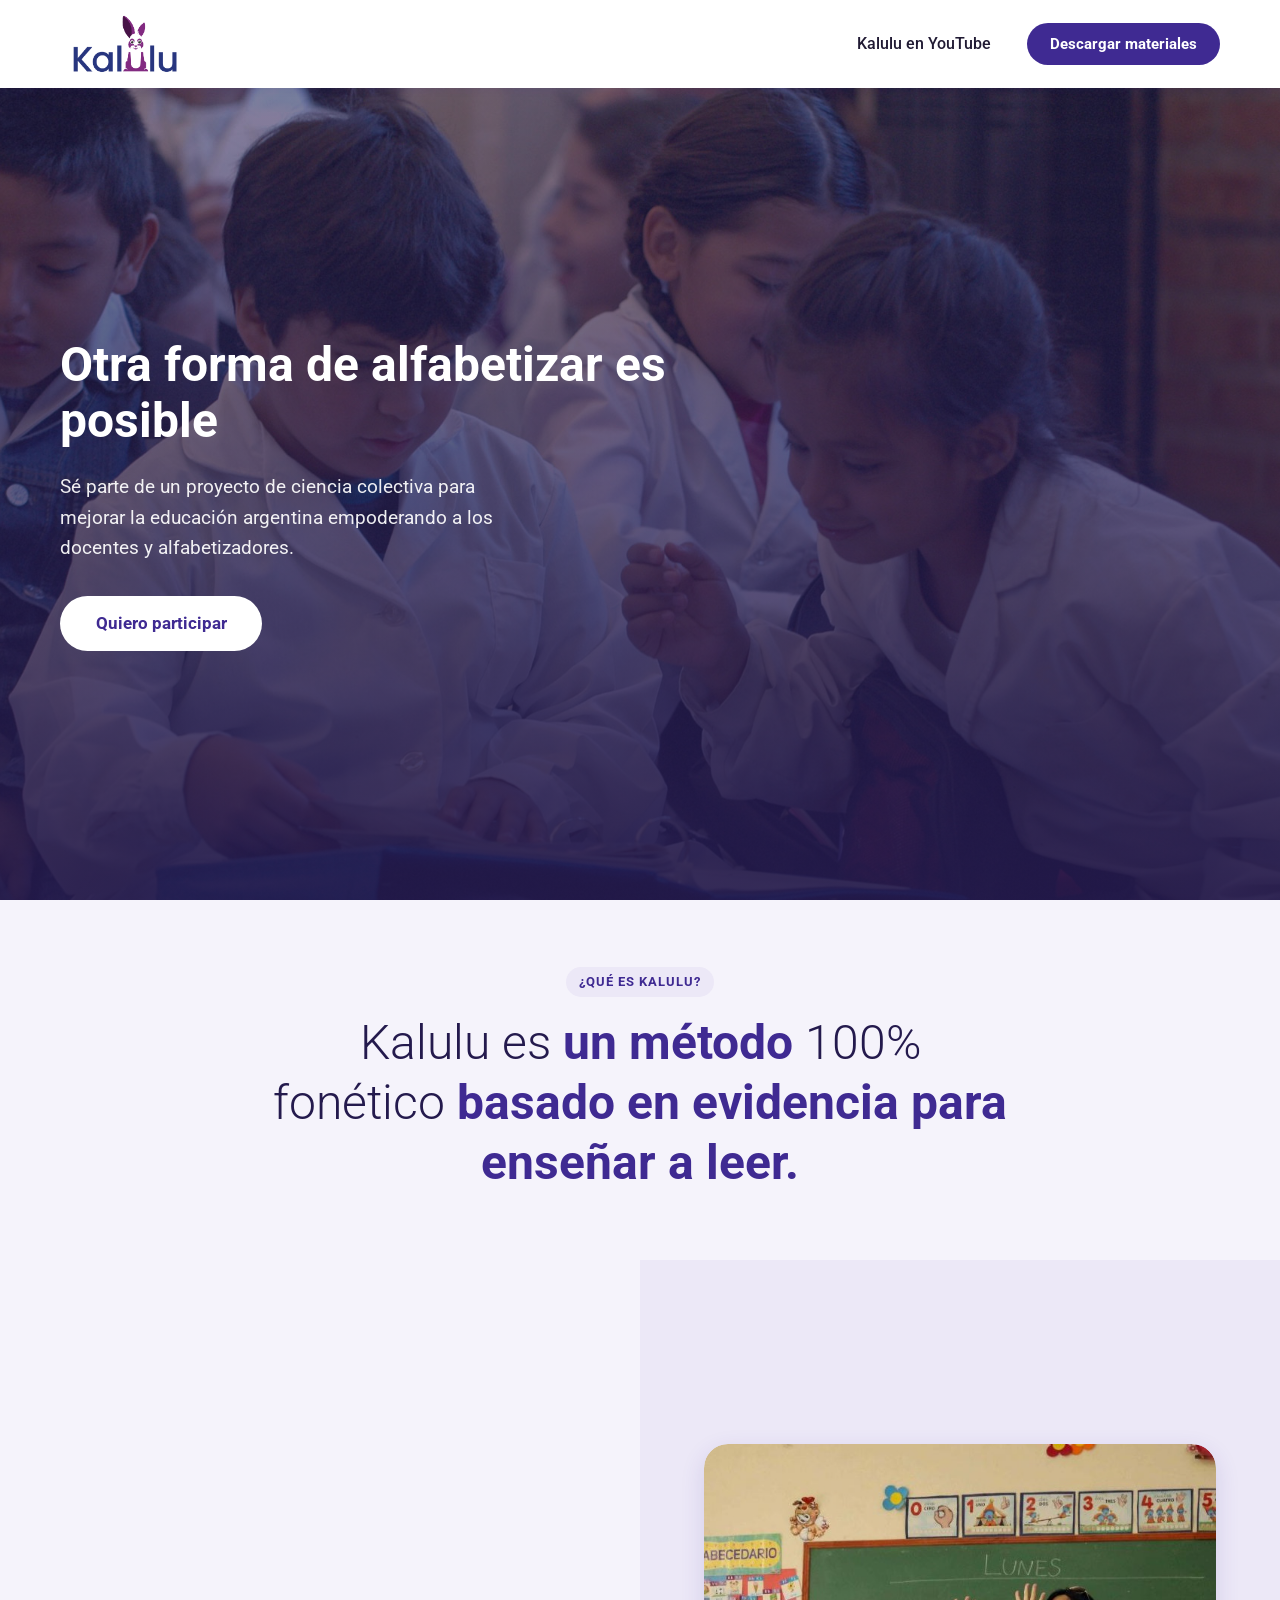
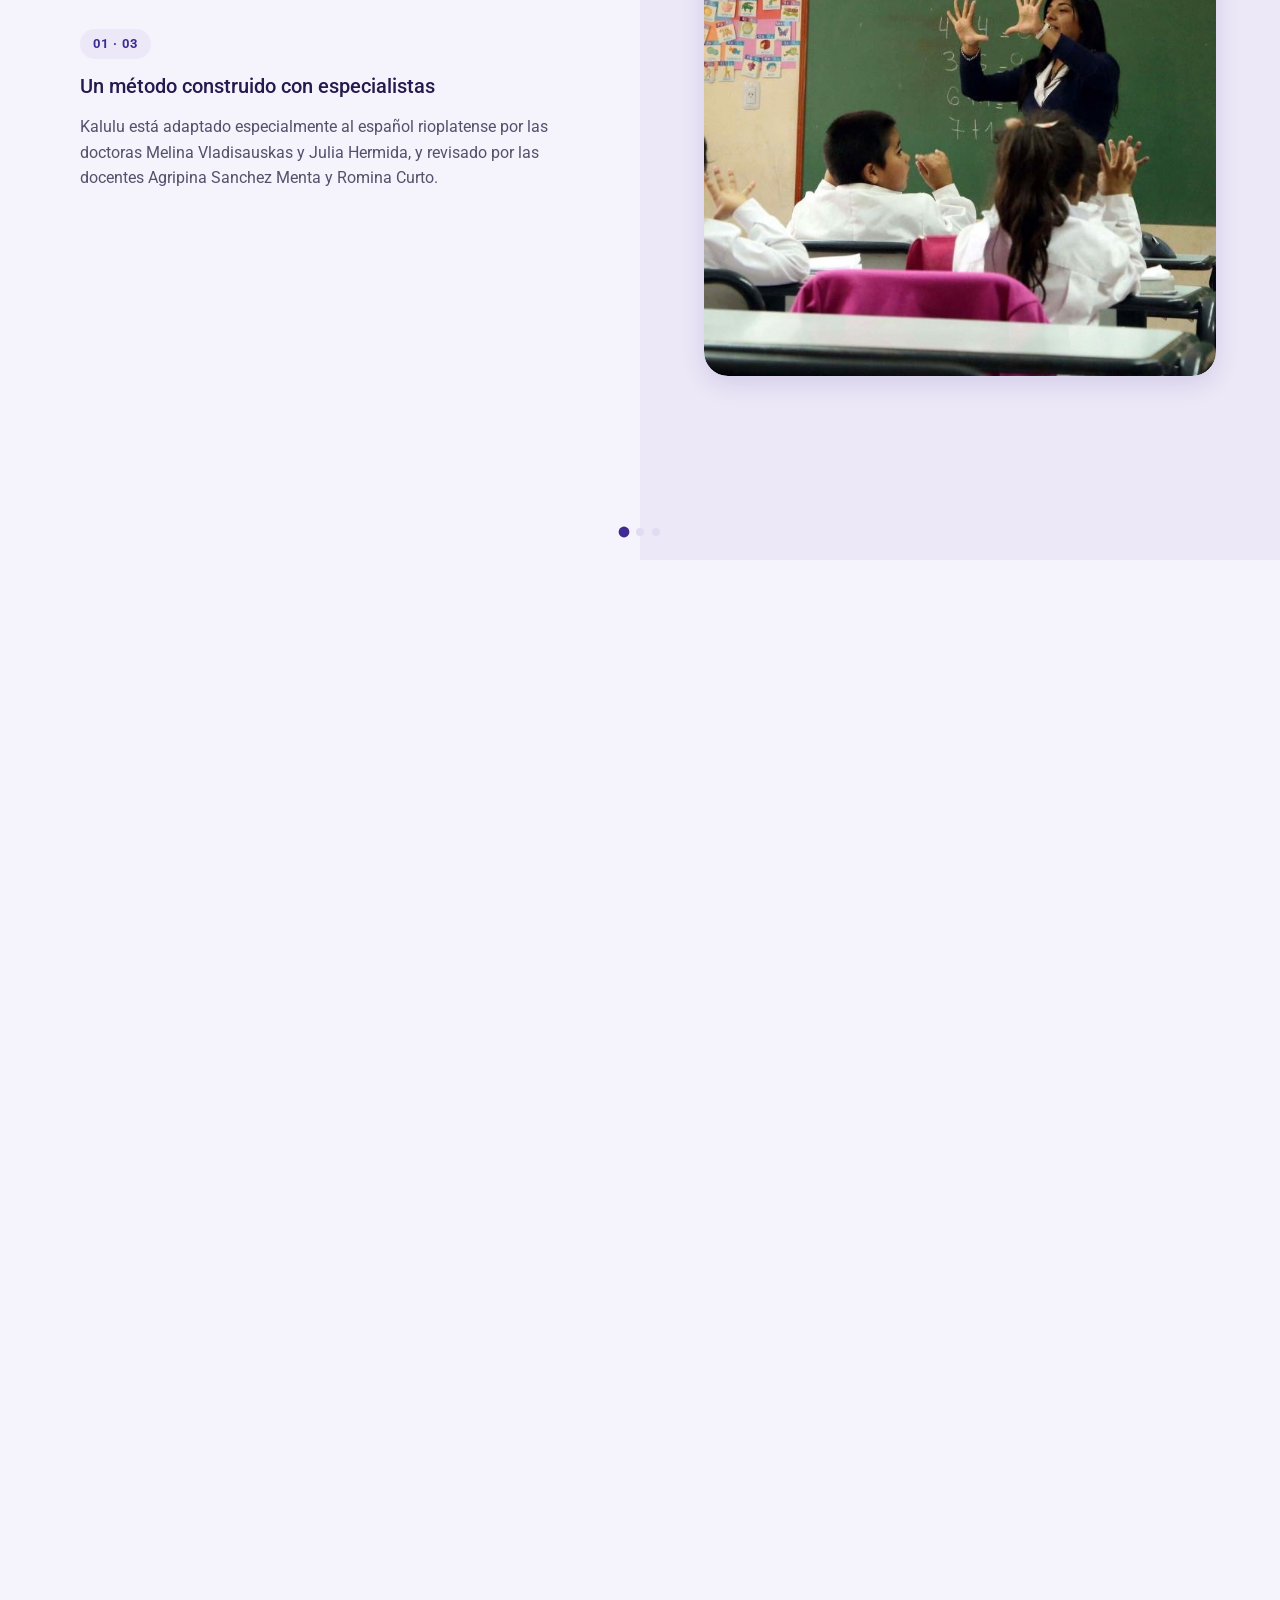
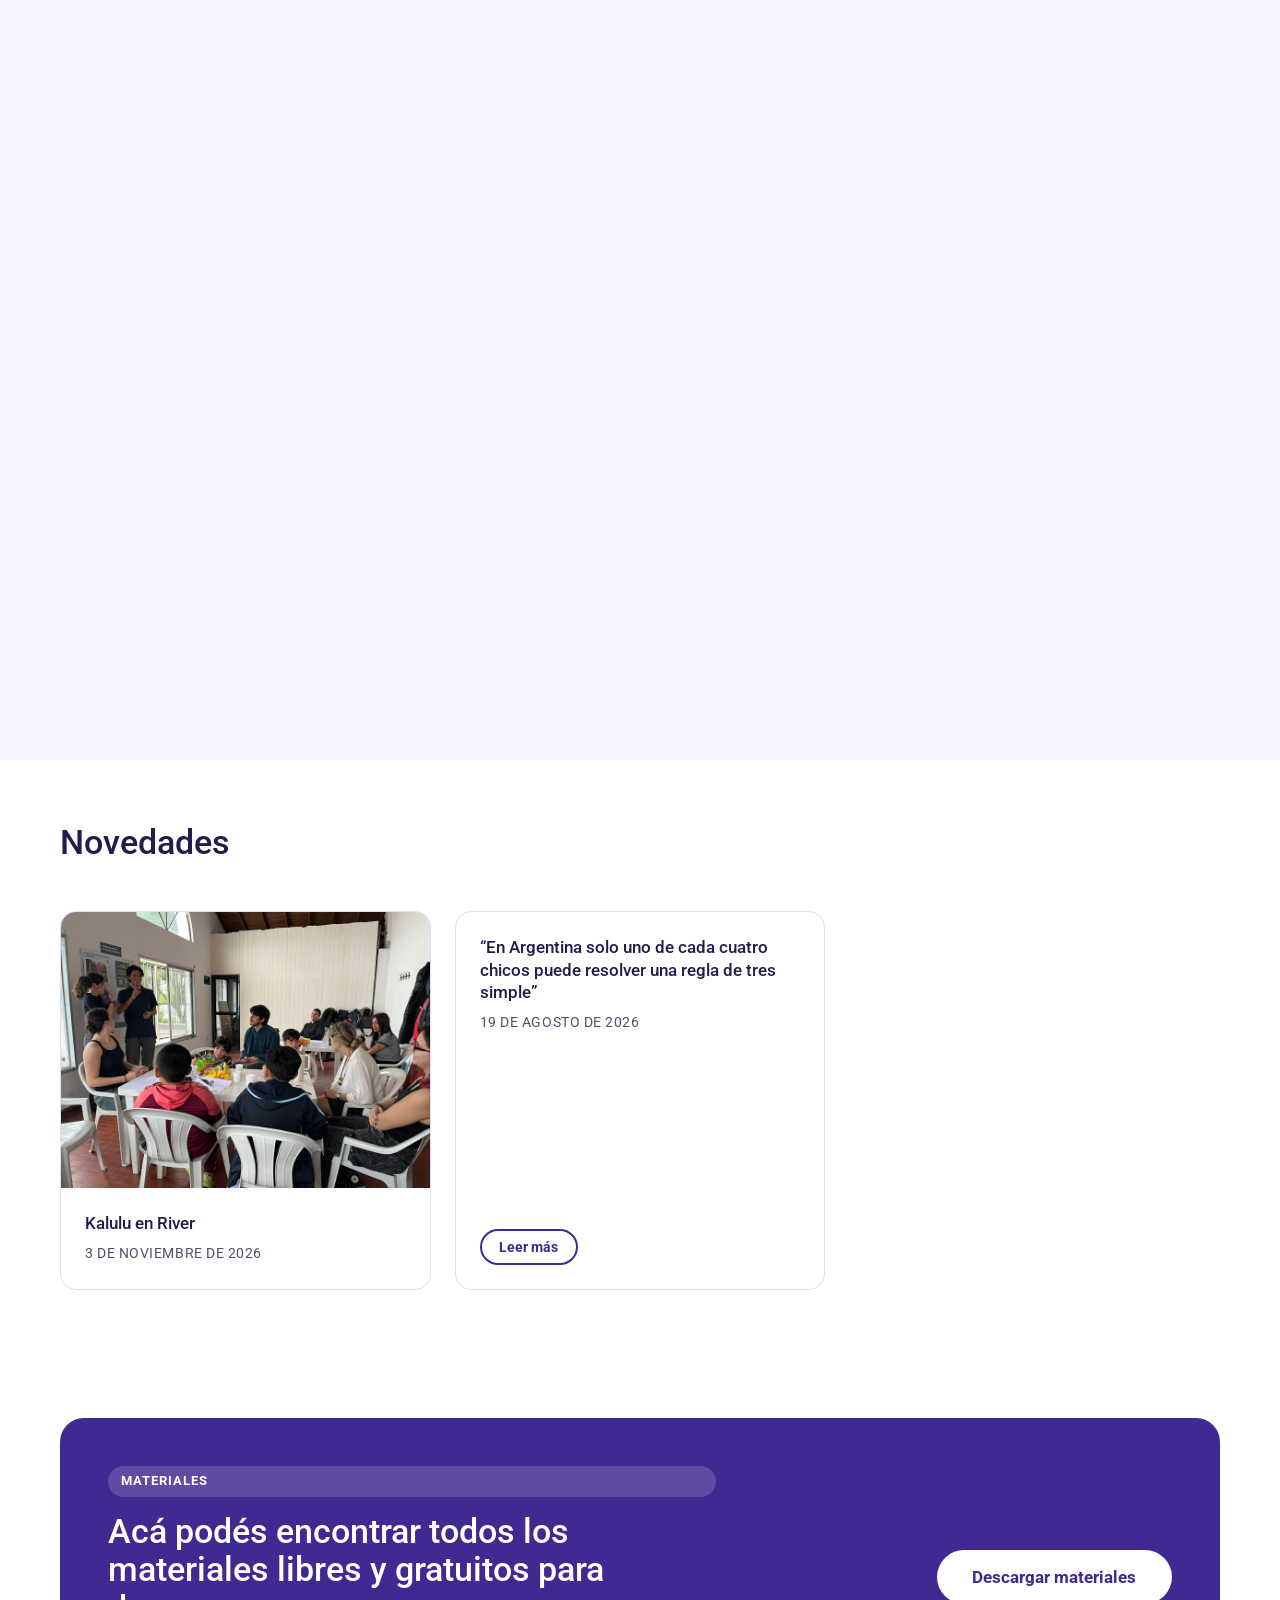
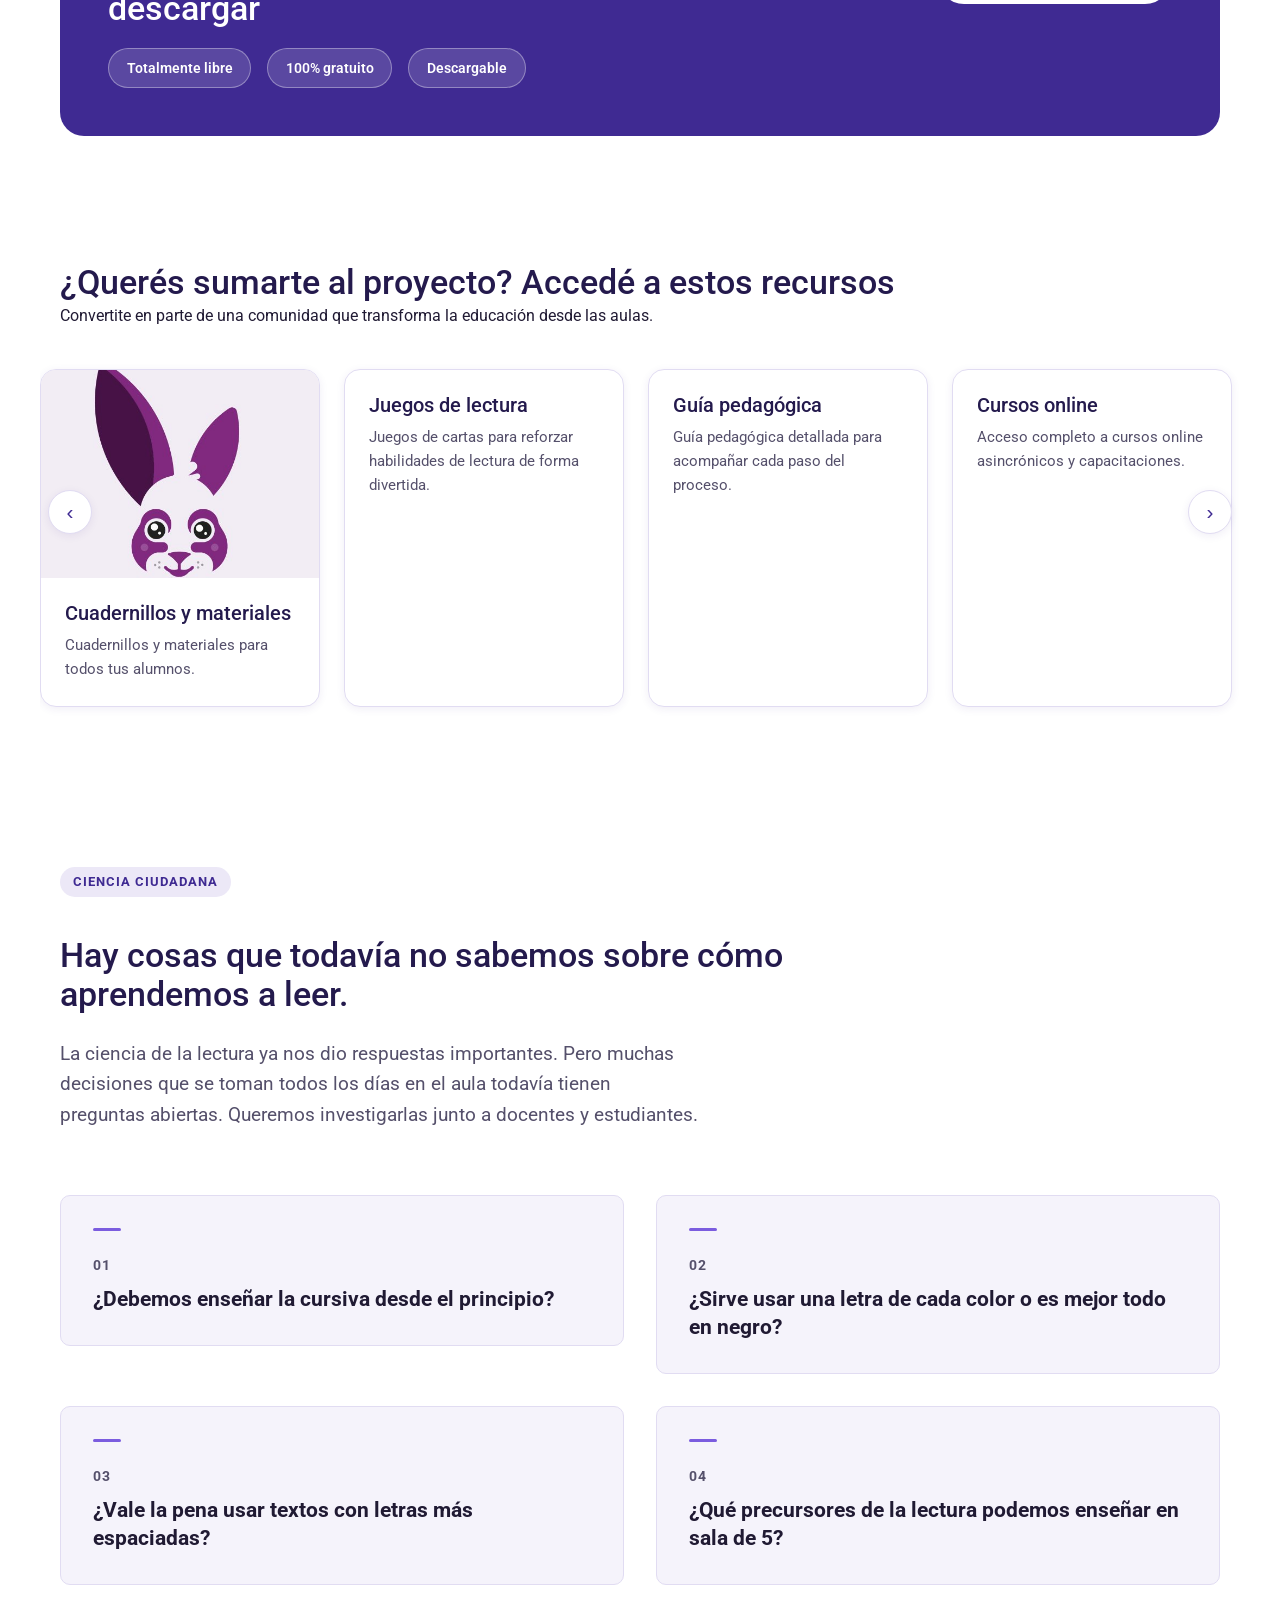
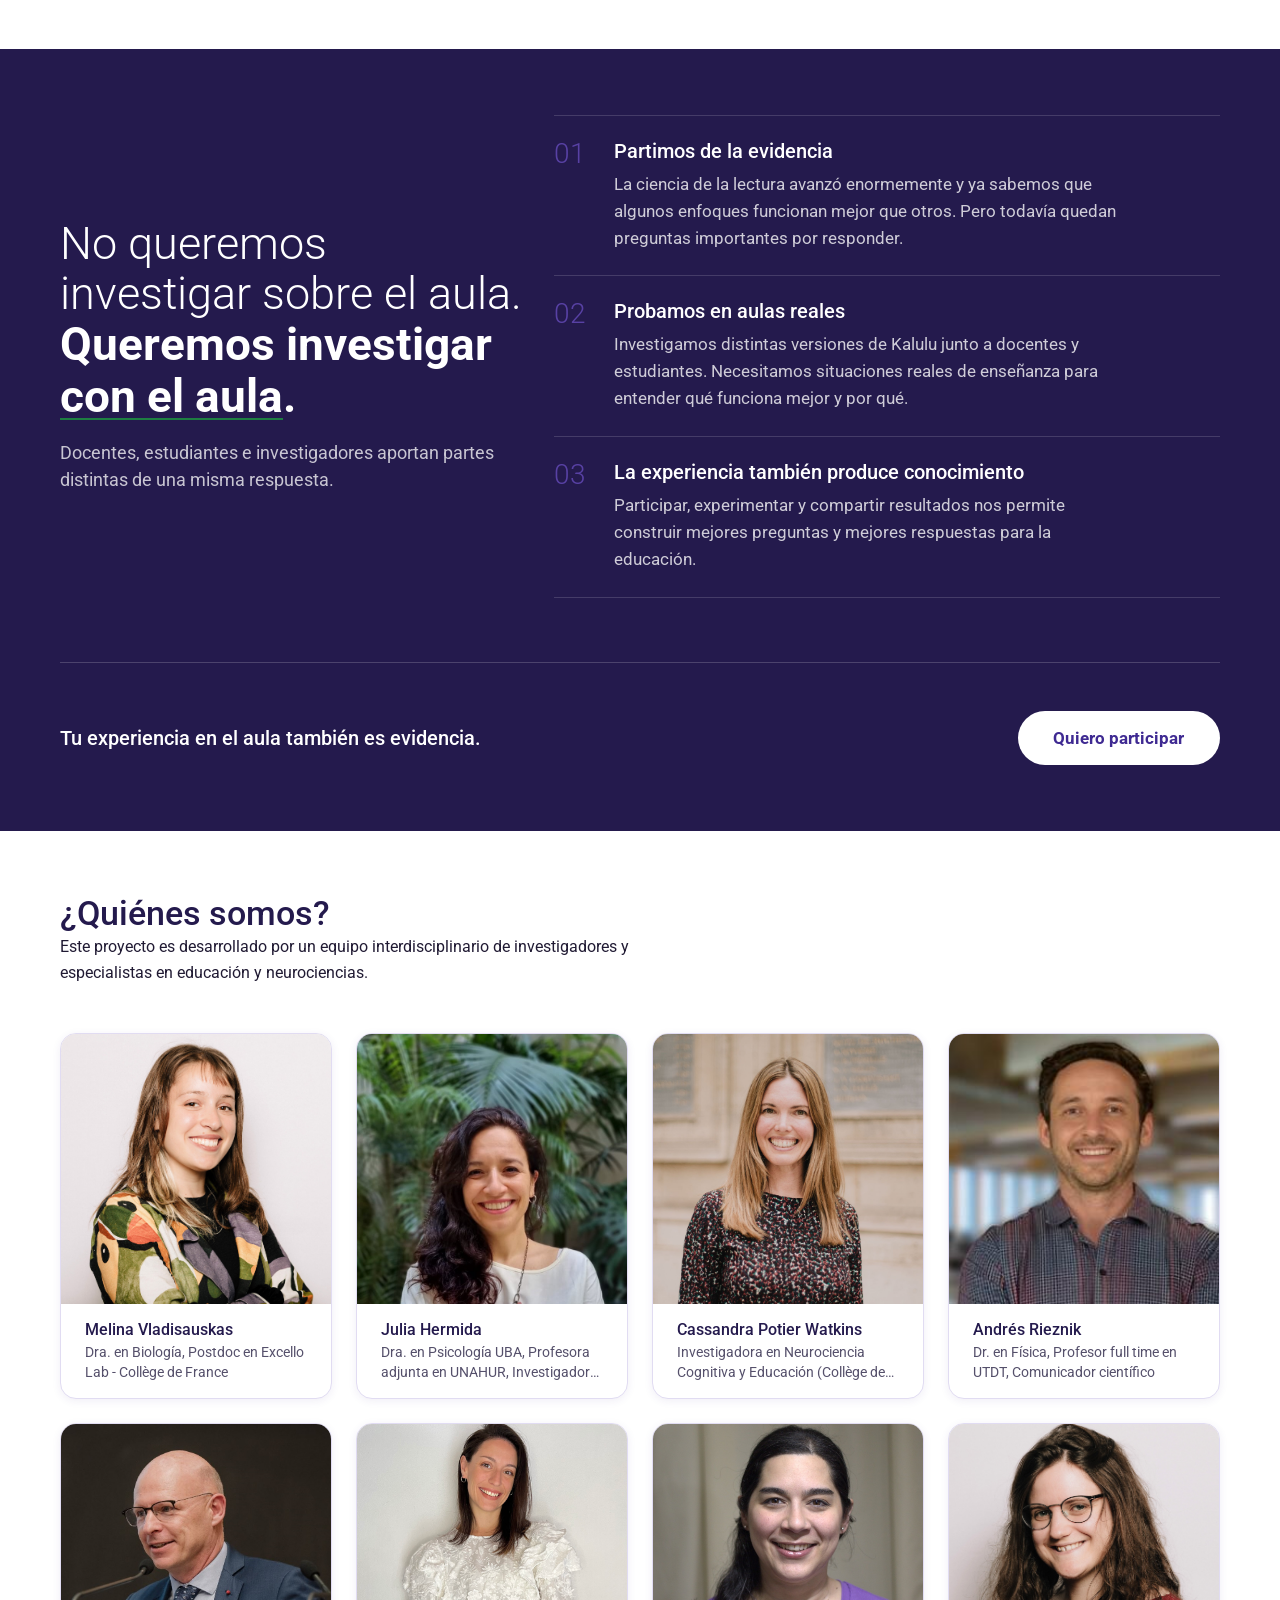
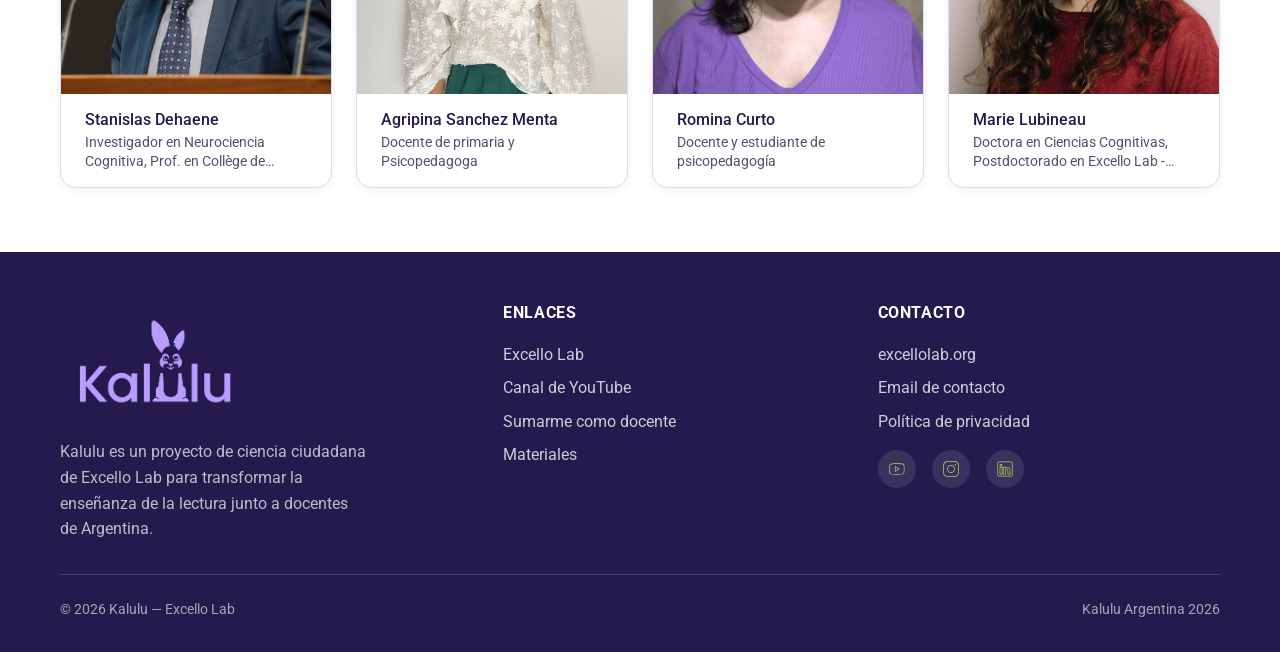
==== commit 6d4d9f7f: "Quitar etiqueta El equipo, favicon redondeado y preguntas expandibles en ciencia ciudadana Co-Author" ====
--- a/index.html
+++ b/index.html
@@ -1,289 +1,288 @@
-<!DOCTYPE html>
-<html lang="es">
-<head>
-<meta charset="UTF-8">
-<meta name="viewport" content="width=device-width, initial-scale=1.0">
-<title>Kalulu Argentina</title>
-<meta name="description" content="Kalulu es un proyecto de ciencia ciudadana para docentes: un método fonético gratuito para enseñar a leer, construido y puesto a prueba junto a investigadores y aulas reales de Argentina.">
-<link rel="icon" type="image/png" sizes="48x48" href="imagenes/favicon-48.png">
-<link rel="icon" type="image/png" sizes="192x192" href="imagenes/favicon-192.png">
-<link rel="icon" type="image/png" sizes="512x512" href="imagenes/favicon.png">
-<link rel="apple-touch-icon" href="imagenes/apple-touch-icon.png">
-<meta property="og:site_name" content="Kalulu Argentina">
-<meta property="og:title" content="Kalulu Argentina">
-<meta property="og:type" content="website">
-<meta property="og:image" content="https://germangomezbonellii.github.io/kalulu/imagenes/favicon.png">
-<script type="application/ld+json">{"@context":"https://schema.org","@type":"WebSite","name":"Kalulu Argentina","alternateName":"Kalulu","url":"https://germangomezbonellii.github.io/kalulu/"}</script>
-<link rel="stylesheet" href="assets/css/styles.css">
-</head>
-<body>
-<a class="skip-link" href="#contenido-principal">Saltar al contenido principal</a>
-
-<!-- ============================= HEADER ============================= -->
-<header class="site-header">
-    <div class="contenedor">
-        <a href="./" class="site-header__logo" aria-label="Ir al inicio de Kalulu">
-            <img src="imagenes/logo.png" alt="Kalulu">
-        </a>
-        <div class="site-header__acciones">
-            <a class="site-header__youtube" href="https://www.youtube.com/@KaluluChannel" target="_blank" rel="noopener noreferrer" aria-label="Kalulu en YouTube">
-                <span class="label-desktop">Kalulu en YouTube</span>
-                <span class="label-mobile" aria-hidden="true">YouTube</span>
-            </a>
-            <a class="btn btn--primario site-header__materiales" href="materiales/index.html" aria-label="Descargar materiales">
-                <span class="label-desktop">Descargar materiales</span>
-                <span class="label-mobile" aria-hidden="true">Materiales</span>
-            </a>
-        </div>
-    </div>
-</header>
-
-<main id="contenido-principal">
-
-    <!-- ============================= HERO ============================= -->
-    <section class="hero hero--cargando" id="hero" style="background-image: url('imagenes/imagen%20(9).jpg');">
-        <div class="contenedor">
-            <div class="hero__contenido">
-                <h1 class="hero__titulo" id="hero-titulo">Los docentes <strong>podemos transformar</strong> la alfabetización</h1>
-                <p class="hero__subtitulo" id="hero-subtitulo">Sé parte de un proyecto de ciencia colectiva para mejorar la educación argentina empoderando a los docentes.</p>
-                <div class="hero__cta">
-                    <a class="btn btn--claro btn--grande" id="hero-cta" href="https://kalulu.excellolab.org/cienciaciudadana-argentina/" target="_blank" rel="noopener noreferrer">Quiero participar</a>
-                </div>
-            </div>
-        </div>
-    </section>
-
-    <!-- ============================= INTRODUCCIÓN "QUÉ ES KALULU" ============================= -->
-    <section class="kalulu-intro" aria-labelledby="kalulu-intro-titulo">
-        <div class="kalulu-intro__inner">
-            <span class="etiqueta">¿Qué es Kalulu?</span>
-            <h2 id="kalulu-intro-titulo">Kalulu es <strong>un método</strong> 100% fonético <strong>basado en evidencia para enseñar a leer.</strong></h2>
-        </div>
-    </section>
-
-    <!-- ============================= SOBRE KALULU (interactiva / sticky) ============================= -->
-    <section class="kalulu-sticky" id="kalulu-sticky" aria-label="Sobre Kalulu">
-        <div class="kalulu-sticky__track" id="kalulu-sticky-track">
-            <div class="kalulu-sticky__pegado" id="kalulu-sticky-pegado">
-
-                <div class="kalulu-sticky__par is-active" data-panel-index="0">
-                    <div class="kalulu-sticky__mitad kalulu-sticky__texto">
-                        <div class="kalulu-sticky__texto-inner">
-                            <span class="etiqueta kalulu-sticky__paso">01 · 03</span>
-                            <h3>Un método construido con especialistas</h3>
-                            <p>Kalulu está adaptado especialmente al español rioplatense por las doctoras Melina Vladisauskas y Julia Hermida, y revisado por las docentes Agripina Sanchez Menta y Romina Curto.</p>
-                        </div>
-                    </div>
-                    <div class="kalulu-sticky__mitad kalulu-sticky__visual">
-                        <div class="kalulu-sticky__media">
-                            <img src="imagenes/imagen%20(3).jpeg" alt="Docente enseñando a leer con el método Kalulu" loading="lazy">
-                        </div>
-                    </div>
-                </div>
-
-                <div class="kalulu-sticky__par" data-panel-index="1">
-                    <div class="kalulu-sticky__mitad kalulu-sticky__texto">
-                        <div class="kalulu-sticky__texto-inner">
-                            <span class="etiqueta kalulu-sticky__paso">02 · 03</span>
-                            <h3>Pensado para el aula real</h3>
-                            <p>Necesitamos pruebas reales, con aulas reales, con docentes reales: por eso Kalulu se prueba y se ajusta junto a quienes enseñan a leer todos los días.</p>
-                        </div>
-                    </div>
-                    <div class="kalulu-sticky__mitad kalulu-sticky__visual">
-                        <div class="kalulu-sticky__media kalulu-sticky__media--foto-aula">
-                            <img src="imagenes/imagen%20(12).jpg" alt="Docente revisando el cuaderno de una alumna mientras el resto de la clase escribe, en un aula real" loading="lazy">
-                        </div>
-                    </div>
-                </div>
-
-                <div class="kalulu-sticky__par" data-panel-index="2">
-                    <div class="kalulu-sticky__mitad kalulu-sticky__texto">
-                        <div class="kalulu-sticky__texto-inner">
-                            <span class="etiqueta kalulu-sticky__paso">03 · 03</span>
-                            <h3>Todo el material, gratis</h3>
-                            <p>Todos los materiales digitales de Kalulu son gratuitos, para que cualquier docente pueda empezar a usarlos en su aula sin ningún costo.</p>
-                        </div>
-                    </div>
-                    <div class="kalulu-sticky__mitad kalulu-sticky__visual">
-                        <div class="kalulu-sticky__media">
-                            <img src="imagenes/imagen%20(2).jpg" alt="Materiales de Kalulu" loading="lazy">
-                        </div>
-                    </div>
-                </div>
-
-                <div class="kalulu-sticky__progreso" id="kalulu-sticky-progreso" aria-hidden="true">
-                    <span class="kalulu-sticky__punto kalulu-sticky__punto--activo" data-punto="0"></span>
-                    <span class="kalulu-sticky__punto" data-punto="1"></span>
-                    <span class="kalulu-sticky__punto" data-punto="2"></span>
-                </div>
-            </div>
-        </div>
-    </section>
-
-    <!-- ============================= NOTICIAS ============================= -->
-    <section class="seccion" id="noticias" aria-labelledby="noticias-titulo">
-        <div class="contenedor">
-            <h2 id="noticias-titulo">Novedades</h2>
-            <div id="noticias-contenedor">
-                <p class="noticias__estado" id="noticias-estado">Cargando noticias...</p>
-            </div>
-        </div>
-    </section>
-
-    <!-- ============================= MATERIALES ============================= -->
-    <section class="seccion" aria-labelledby="materiales-titulo">
-        <div class="contenedor">
-            <div class="materiales">
-                <div class="materiales__texto">
-                    <span class="etiqueta" style="background:rgba(255,255,255,0.16); color:#fff;">Materiales</span>
-                    <h2 id="materiales-titulo">Acá podés encontrar todos los materiales libres y gratuitos para descargar</h2>
-                    <div class="materiales__chips">
-                        <span class="materiales__chip">Totalmente libre</span>
-                        <span class="materiales__chip">100% gratuito</span>
-                        <span class="materiales__chip">Descargable</span>
-                    </div>
-                </div>
-                <div class="materiales__accion">
-                    <a class="btn btn--claro btn--grande" href="materiales/index.html">Descargar materiales</a>
-                </div>
-            </div>
-        </div>
-    </section>
-
-    <!-- ============================= QUÉ OFRECEMOS ============================= -->
-    <section class="seccion" aria-labelledby="ofrecemos-titulo">
-        <div class="contenedor">
-            <h2 id="ofrecemos-titulo">¿Querés sumarte al proyecto? Accedé a estos recursos</h2>
-            <p>Convertite en parte de una comunidad que transforma la educación desde las aulas.</p>
-            <div class="ofrecemos__carrusel-wrap">
-                <button type="button" class="ofrecemos__nav ofrecemos__nav--prev" id="ofrecemos-prev" aria-label="Ver tarjetas anteriores">‹</button>
-                <div class="ofrecemos__carrusel" id="ofrecemos-carrusel" tabindex="0" aria-label="Recursos para docentes que ofrece Kalulu" role="region">
-                    <p class="noticias__estado" id="ofrecemos-estado">Cargando...</p>
-                </div>
-                <button type="button" class="ofrecemos__nav ofrecemos__nav--next" id="ofrecemos-next" aria-label="Ver tarjetas siguientes">›</button>
-            </div>
-        </div>
-    </section>
-
-    <!-- ============================= CIENCIA CIUDADANA — PARTE 1: preguntas abiertas
-         (editorial, fondo claro) ============================= -->
-    <section class="seccion ciencia-preguntas" aria-labelledby="ciencia-titulo">
-        <div class="contenedor">
-            <div class="ciencia-preguntas__intro">
-                <span class="etiqueta">Ciencia ciudadana</span>
-                <h2 id="ciencia-titulo">Hay cosas que todavía no sabemos sobre cómo aprendemos a leer.</h2>
-                <p>La ciencia de la lectura ya nos dio respuestas importantes. Pero muchas decisiones que se toman todos los días en el aula todavía tienen preguntas abiertas. Queremos investigarlas junto a docentes y estudiantes.</p>
-            </div>
-
-            <div class="ciencia-preguntas__grid" id="ciencia-preguntas-contenedor" aria-live="polite">
-                <p class="ciencia-preguntas__estado" id="ciencia-preguntas-estado">Cargando preguntas...</p>
-            </div>
-        </div>
-    </section>
-
-    <!-- ============================= CIENCIA CIUDADANA — PARTE 2: cómo investigamos
-         juntos (violeta institucional, dos columnas asimétricas + cierre) ============================= -->
-    <section class="ciencia-investigacion" aria-labelledby="ciencia-investigacion-titulo">
-        <div class="contenedor">
-            <div class="ciencia-investigacion__grid">
-                <div class="ciencia-investigacion__statement">
-                    <h2 id="ciencia-investigacion-titulo">
-                        <span class="ciencia-investigacion__linea-liviana">No queremos investigar sobre el aula.</span>
-                        <strong class="ciencia-investigacion__linea-fuerte">Queremos investigar <span class="ciencia-investigacion__resaltado">con el aula</span>.</strong>
-                    </h2>
-                    <p>Docentes, estudiantes e investigadores aportan partes distintas de una misma respuesta.</p>
-                </div>
-
-                <ol class="ciencia-investigacion__lista">
-                    <li class="ciencia-investigacion__paso">
-                        <span class="ciencia-investigacion__paso-num" aria-hidden="true">01</span>
-                        <div class="ciencia-investigacion__paso-texto">
-                            <h3>Partimos de la evidencia</h3>
-                            <p>La ciencia de la lectura avanzó enormemente y ya sabemos que algunos enfoques funcionan mejor que otros. Pero todavía quedan preguntas importantes por responder.</p>
-                        </div>
-                    </li>
-                    <li class="ciencia-investigacion__paso">
-                        <span class="ciencia-investigacion__paso-num" aria-hidden="true">02</span>
-                        <div class="ciencia-investigacion__paso-texto">
-                            <h3>Probamos en aulas reales</h3>
-                            <p>Investigamos distintas versiones de Kalulu junto a docentes y estudiantes. Necesitamos situaciones reales de enseñanza para entender qué funciona mejor y por qué.</p>
-                        </div>
-                    </li>
-                    <li class="ciencia-investigacion__paso">
-                        <span class="ciencia-investigacion__paso-num" aria-hidden="true">03</span>
-                        <div class="ciencia-investigacion__paso-texto">
-                            <h3>La experiencia también produce conocimiento</h3>
-                            <p>Participar, experimentar y compartir resultados nos permite construir mejores preguntas y mejores respuestas para la educación.</p>
-                        </div>
-                    </li>
-                </ol>
-            </div>
-
-            <div class="ciencia-investigacion__cierre">
-                <p class="ciencia-investigacion__cierre-texto">Tu experiencia en el aula también es evidencia.</p>
-                <a class="btn btn--claro btn--grande" href="https://kalulu.excellolab.org/cienciaciudadana-argentina/" target="_blank" rel="noopener noreferrer">Quiero participar</a>
-            </div>
-        </div>
-    </section>
-
-    <!-- ============================= QUIÉNES SOMOS ============================= -->
-    <section class="seccion" id="equipo" aria-labelledby="equipo-titulo">
-        <div class="contenedor">
-            <span class="etiqueta">El equipo</span>
-            <h2 id="equipo-titulo">¿Quiénes somos?</h2>
-            <p>Este proyecto es desarrollado por un equipo interdisciplinario de investigadores y especialistas en educación y neurociencias.</p>
-
-            <div class="equipo__grid" id="equipo-grid">
-                <p class="equipo__estado" id="equipo-estado">Cargando equipo...</p>
-            </div>
-        </div>
-    </section>
-</main>
-
-<!-- ============================= FOOTER ============================= -->
-<footer class="site-footer" id="contacto">
-    <div class="contenedor">
-        <div class="site-footer__top">
-            <div class="site-footer__marca">
-                <img src="imagenes/logofondooscuro.png" alt="Kalulu">
-                <p>Kalulu es un proyecto de ciencia ciudadana de Excello Lab para transformar la enseñanza de la lectura junto a docentes de Argentina.</p>
-            </div>
-            <div>
-                <h4>Enlaces</h4>
-                <ul>
-                    <li><a href="https://excellolab.org/" target="_blank" rel="noopener noreferrer">Excello Lab</a></li>
-                    <li><a href="https://www.youtube.com/@KaluluChannel" target="_blank" rel="noopener noreferrer">Canal de YouTube</a></li>
-                    <li><a href="https://kalulu.excellolab.org/cienciaciudadana-argentina/" target="_blank" rel="noopener noreferrer">Sumarme como docente</a></li>
-                    <li><a href="materiales/index.html">Materiales</a></li>
-                </ul>
-            </div>
-            <div>
-                <h4>Contacto</h4>
-                <ul>
-                    <li><a href="https://excellolab.org/" target="_blank" rel="noopener noreferrer">excellolab.org</a></li>
-                    <li><a href="mailto:contacto-argentina@excellolab.org">Email de contacto</a></li>
-                    <li><a href="https://excellolab.org/politique-de-confidentialite/" target="_blank" rel="noopener noreferrer">Política de privacidad</a></li>
-                </ul>
-                <div class="site-footer__social" style="margin-top:1rem;">
-                    <a href="https://www.youtube.com/@KaluluChannel" target="_blank" rel="noopener noreferrer" aria-label="YouTube de Kalulu"><img src="imagenes/youtube.svg" alt=""></a>
-                    <a href="https://www.instagram.com/kaluluriodelaplata/" target="_blank" rel="noopener noreferrer" aria-label="Instagram de Kalulu"><img src="imagenes/instagram.svg" alt=""></a>
-                    <a href="https://www.linkedin.com/company/excello-org/" target="_blank" rel="noopener noreferrer" aria-label="LinkedIn de Excello Lab"><img src="imagenes/linkedin.svg" alt=""></a>
-                </div>
-            </div>
-        </div>
-        <div class="site-footer__bottom">
-            <span>© 2026 Kalulu — Excello Lab</span>
-            <span>Kalulu Argentina 2026</span>
-        </div>
-    </div>
-</footer>
-
-<script src="assets/js/data-client.js" defer></script>
-<script src="assets/js/hero.js" defer></script>
-<script src="assets/js/noticias.js" defer></script>
-<script src="assets/js/ofrecemos.js" defer></script>
-<script src="assets/js/ciencia-preguntas.js" defer></script>
-<script src="assets/js/equipo.js" defer></script>
-<script src="assets/js/kalulu-sticky.js" defer></script>
-</body>
-</html>
+<!DOCTYPE html>
+<html lang="es">
+<head>
+<meta charset="UTF-8">
+<meta name="viewport" content="width=device-width, initial-scale=1.0">
+<title>Kalulu Argentina</title>
+<meta name="description" content="Kalulu es un proyecto de ciencia ciudadana para docentes: un método fonético gratuito para enseñar a leer, construido y puesto a prueba junto a investigadores y aulas reales de Argentina.">
+<link rel="icon" type="image/png" sizes="48x48" href="imagenes/favicon-48.png">
+<link rel="icon" type="image/png" sizes="192x192" href="imagenes/favicon-192.png">
+<link rel="icon" type="image/png" sizes="512x512" href="imagenes/favicon.png">
+<link rel="apple-touch-icon" href="imagenes/apple-touch-icon.png">
+<meta property="og:site_name" content="Kalulu Argentina">
+<meta property="og:title" content="Kalulu Argentina">
+<meta property="og:type" content="website">
+<meta property="og:image" content="https://germangomezbonellii.github.io/kalulu/imagenes/favicon.png">
+<script type="application/ld+json">{"@context":"https://schema.org","@type":"WebSite","name":"Kalulu Argentina","alternateName":"Kalulu","url":"https://germangomezbonellii.github.io/kalulu/"}</script>
+<link rel="stylesheet" href="assets/css/styles.css">
+</head>
+<body>
+<a class="skip-link" href="#contenido-principal">Saltar al contenido principal</a>
+
+<!-- ============================= HEADER ============================= -->
+<header class="site-header">
+    <div class="contenedor">
+        <a href="./" class="site-header__logo" aria-label="Ir al inicio de Kalulu">
+            <img src="imagenes/logo.png" alt="Kalulu">
+        </a>
+        <div class="site-header__acciones">
+            <a class="site-header__youtube" href="https://www.youtube.com/@KaluluChannel" target="_blank" rel="noopener noreferrer" aria-label="Kalulu en YouTube">
+                <span class="label-desktop">Kalulu en YouTube</span>
+                <span class="label-mobile" aria-hidden="true">YouTube</span>
+            </a>
+            <a class="btn btn--primario site-header__materiales" href="materiales/index.html" aria-label="Descargar materiales">
+                <span class="label-desktop">Descargar materiales</span>
+                <span class="label-mobile" aria-hidden="true">Materiales</span>
+            </a>
+        </div>
+    </div>
+</header>
+
+<main id="contenido-principal">
+
+    <!-- ============================= HERO ============================= -->
+    <section class="hero hero--cargando" id="hero" style="background-image: url('imagenes/imagen%20(9).jpg');">
+        <div class="contenedor">
+            <div class="hero__contenido">
+                <h1 class="hero__titulo" id="hero-titulo">Los docentes <strong>podemos transformar</strong> la alfabetización</h1>
+                <p class="hero__subtitulo" id="hero-subtitulo">Sé parte de un proyecto de ciencia colectiva para mejorar la educación argentina empoderando a los docentes.</p>
+                <div class="hero__cta">
+                    <a class="btn btn--claro btn--grande" id="hero-cta" href="https://kalulu.excellolab.org/cienciaciudadana-argentina/" target="_blank" rel="noopener noreferrer">Quiero participar</a>
+                </div>
+            </div>
+        </div>
+    </section>
+
+    <!-- ============================= INTRODUCCIÓN "QUÉ ES KALULU" ============================= -->
+    <section class="kalulu-intro" aria-labelledby="kalulu-intro-titulo">
+        <div class="kalulu-intro__inner">
+            <span class="etiqueta">¿Qué es Kalulu?</span>
+            <h2 id="kalulu-intro-titulo">Kalulu es <strong>un método</strong> 100% fonético <strong>basado en evidencia para enseñar a leer.</strong></h2>
+        </div>
+    </section>
+
+    <!-- ============================= SOBRE KALULU (interactiva / sticky) ============================= -->
+    <section class="kalulu-sticky" id="kalulu-sticky" aria-label="Sobre Kalulu">
+        <div class="kalulu-sticky__track" id="kalulu-sticky-track">
+            <div class="kalulu-sticky__pegado" id="kalulu-sticky-pegado">
+
+                <div class="kalulu-sticky__par is-active" data-panel-index="0">
+                    <div class="kalulu-sticky__mitad kalulu-sticky__texto">
+                        <div class="kalulu-sticky__texto-inner">
+                            <span class="etiqueta kalulu-sticky__paso">01 · 03</span>
+                            <h3>Un método construido con especialistas</h3>
+                            <p>Kalulu está adaptado especialmente al español rioplatense por las doctoras Melina Vladisauskas y Julia Hermida, y revisado por las docentes Agripina Sanchez Menta y Romina Curto.</p>
+                        </div>
+                    </div>
+                    <div class="kalulu-sticky__mitad kalulu-sticky__visual">
+                        <div class="kalulu-sticky__media">
+                            <img src="imagenes/imagen%20(3).jpeg" alt="Docente enseñando a leer con el método Kalulu" loading="lazy">
+                        </div>
+                    </div>
+                </div>
+
+                <div class="kalulu-sticky__par" data-panel-index="1">
+                    <div class="kalulu-sticky__mitad kalulu-sticky__texto">
+                        <div class="kalulu-sticky__texto-inner">
+                            <span class="etiqueta kalulu-sticky__paso">02 · 03</span>
+                            <h3>Pensado para el aula real</h3>
+                            <p>Necesitamos pruebas reales, con aulas reales, con docentes reales: por eso Kalulu se prueba y se ajusta junto a quienes enseñan a leer todos los días.</p>
+                        </div>
+                    </div>
+                    <div class="kalulu-sticky__mitad kalulu-sticky__visual">
+                        <div class="kalulu-sticky__media kalulu-sticky__media--foto-aula">
+                            <img src="imagenes/imagen%20(12).jpg" alt="Docente revisando el cuaderno de una alumna mientras el resto de la clase escribe, en un aula real" loading="lazy">
+                        </div>
+                    </div>
+                </div>
+
+                <div class="kalulu-sticky__par" data-panel-index="2">
+                    <div class="kalulu-sticky__mitad kalulu-sticky__texto">
+                        <div class="kalulu-sticky__texto-inner">
+                            <span class="etiqueta kalulu-sticky__paso">03 · 03</span>
+                            <h3>Todo el material, gratis</h3>
+                            <p>Todos los materiales digitales de Kalulu son gratuitos, para que cualquier docente pueda empezar a usarlos en su aula sin ningún costo.</p>
+                        </div>
+                    </div>
+                    <div class="kalulu-sticky__mitad kalulu-sticky__visual">
+                        <div class="kalulu-sticky__media">
+                            <img src="imagenes/imagen%20(2).jpg" alt="Materiales de Kalulu" loading="lazy">
+                        </div>
+                    </div>
+                </div>
+
+                <div class="kalulu-sticky__progreso" id="kalulu-sticky-progreso" aria-hidden="true">
+                    <span class="kalulu-sticky__punto kalulu-sticky__punto--activo" data-punto="0"></span>
+                    <span class="kalulu-sticky__punto" data-punto="1"></span>
+                    <span class="kalulu-sticky__punto" data-punto="2"></span>
+                </div>
+            </div>
+        </div>
+    </section>
+
+    <!-- ============================= NOTICIAS ============================= -->
+    <section class="seccion" id="noticias" aria-labelledby="noticias-titulo">
+        <div class="contenedor">
+            <h2 id="noticias-titulo">Novedades</h2>
+            <div id="noticias-contenedor">
+                <p class="noticias__estado" id="noticias-estado">Cargando noticias...</p>
+            </div>
+        </div>
+    </section>
+
+    <!-- ============================= MATERIALES ============================= -->
+    <section class="seccion" aria-labelledby="materiales-titulo">
+        <div class="contenedor">
+            <div class="materiales">
+                <div class="materiales__texto">
+                    <span class="etiqueta" style="background:rgba(255,255,255,0.16); color:#fff;">Materiales</span>
+                    <h2 id="materiales-titulo">Acá podés encontrar todos los materiales libres y gratuitos para descargar</h2>
+                    <div class="materiales__chips">
+                        <span class="materiales__chip">Totalmente libre</span>
+                        <span class="materiales__chip">100% gratuito</span>
+                        <span class="materiales__chip">Descargable</span>
+                    </div>
+                </div>
+                <div class="materiales__accion">
+                    <a class="btn btn--claro btn--grande" href="materiales/index.html">Descargar materiales</a>
+                </div>
+            </div>
+        </div>
+    </section>
+
+    <!-- ============================= QUÉ OFRECEMOS ============================= -->
+    <section class="seccion" aria-labelledby="ofrecemos-titulo">
+        <div class="contenedor">
+            <h2 id="ofrecemos-titulo">¿Querés sumarte al proyecto? Accedé a estos recursos</h2>
+            <p>Convertite en parte de una comunidad que transforma la educación desde las aulas.</p>
+            <div class="ofrecemos__carrusel-wrap">
+                <button type="button" class="ofrecemos__nav ofrecemos__nav--prev" id="ofrecemos-prev" aria-label="Ver tarjetas anteriores">‹</button>
+                <div class="ofrecemos__carrusel" id="ofrecemos-carrusel" tabindex="0" aria-label="Recursos para docentes que ofrece Kalulu" role="region">
+                    <p class="noticias__estado" id="ofrecemos-estado">Cargando...</p>
+                </div>
+                <button type="button" class="ofrecemos__nav ofrecemos__nav--next" id="ofrecemos-next" aria-label="Ver tarjetas siguientes">›</button>
+            </div>
+        </div>
+    </section>
+
+    <!-- ============================= CIENCIA CIUDADANA — PARTE 1: preguntas abiertas
+         (editorial, fondo claro) ============================= -->
+    <section class="seccion ciencia-preguntas" aria-labelledby="ciencia-titulo">
+        <div class="contenedor">
+            <div class="ciencia-preguntas__intro">
+                <span class="etiqueta">Ciencia ciudadana</span>
+                <h2 id="ciencia-titulo">Hay cosas que todavía no sabemos sobre cómo aprendemos a leer.</h2>
+                <p>La ciencia de la lectura ya nos dio respuestas importantes. Pero muchas decisiones que se toman todos los días en el aula todavía tienen preguntas abiertas. Queremos investigarlas junto a docentes y estudiantes.</p>
+            </div>
+
+            <div class="ciencia-preguntas__grid" id="ciencia-preguntas-contenedor" aria-live="polite">
+                <p class="ciencia-preguntas__estado" id="ciencia-preguntas-estado">Cargando preguntas...</p>
+            </div>
+        </div>
+    </section>
+
+    <!-- ============================= CIENCIA CIUDADANA — PARTE 2: cómo investigamos
+         juntos (violeta institucional, dos columnas asimétricas + cierre) ============================= -->
+    <section class="ciencia-investigacion" aria-labelledby="ciencia-investigacion-titulo">
+        <div class="contenedor">
+            <div class="ciencia-investigacion__grid">
+                <div class="ciencia-investigacion__statement">
+                    <h2 id="ciencia-investigacion-titulo">
+                        <span class="ciencia-investigacion__linea-liviana">No queremos investigar sobre el aula.</span>
+                        <strong class="ciencia-investigacion__linea-fuerte">Queremos investigar <span class="ciencia-investigacion__resaltado">con el aula</span>.</strong>
+                    </h2>
+                    <p>Docentes, estudiantes e investigadores aportan partes distintas de una misma respuesta.</p>
+                </div>
+
+                <ol class="ciencia-investigacion__lista">
+                    <li class="ciencia-investigacion__paso">
+                        <span class="ciencia-investigacion__paso-num" aria-hidden="true">01</span>
+                        <div class="ciencia-investigacion__paso-texto">
+                            <h3>Partimos de la evidencia</h3>
+                            <p>La ciencia de la lectura avanzó enormemente y ya sabemos que algunos enfoques funcionan mejor que otros. Pero todavía quedan preguntas importantes por responder.</p>
+                        </div>
+                    </li>
+                    <li class="ciencia-investigacion__paso">
+                        <span class="ciencia-investigacion__paso-num" aria-hidden="true">02</span>
+                        <div class="ciencia-investigacion__paso-texto">
+                            <h3>Probamos en aulas reales</h3>
+                            <p>Investigamos distintas versiones de Kalulu junto a docentes y estudiantes. Necesitamos situaciones reales de enseñanza para entender qué funciona mejor y por qué.</p>
+                        </div>
+                    </li>
+                    <li class="ciencia-investigacion__paso">
+                        <span class="ciencia-investigacion__paso-num" aria-hidden="true">03</span>
+                        <div class="ciencia-investigacion__paso-texto">
+                            <h3>La experiencia también produce conocimiento</h3>
+                            <p>Participar, experimentar y compartir resultados nos permite construir mejores preguntas y mejores respuestas para la educación.</p>
+                        </div>
+                    </li>
+                </ol>
+            </div>
+
+            <div class="ciencia-investigacion__cierre">
+                <p class="ciencia-investigacion__cierre-texto">Tu experiencia en el aula también es evidencia.</p>
+                <a class="btn btn--claro btn--grande" href="https://kalulu.excellolab.org/cienciaciudadana-argentina/" target="_blank" rel="noopener noreferrer">Quiero participar</a>
+            </div>
+        </div>
+    </section>
+
+    <!-- ============================= QUIÉNES SOMOS ============================= -->
+    <section class="seccion" id="equipo" aria-labelledby="equipo-titulo">
+        <div class="contenedor">
+            <h2 id="equipo-titulo">¿Quiénes somos?</h2>
+            <p>Este proyecto es desarrollado por un equipo interdisciplinario de investigadores y especialistas en educación y neurociencias.</p>
+
+            <div class="equipo__grid" id="equipo-grid">
+                <p class="equipo__estado" id="equipo-estado">Cargando equipo...</p>
+            </div>
+        </div>
+    </section>
+</main>
+
+<!-- ============================= FOOTER ============================= -->
+<footer class="site-footer" id="contacto">
+    <div class="contenedor">
+        <div class="site-footer__top">
+            <div class="site-footer__marca">
+                <img src="imagenes/logofondooscuro.png" alt="Kalulu">
+                <p>Kalulu es un proyecto de ciencia ciudadana de Excello Lab para transformar la enseñanza de la lectura junto a docentes de Argentina.</p>
+            </div>
+            <div>
+                <h4>Enlaces</h4>
+                <ul>
+                    <li><a href="https://excellolab.org/" target="_blank" rel="noopener noreferrer">Excello Lab</a></li>
+                    <li><a href="https://www.youtube.com/@KaluluChannel" target="_blank" rel="noopener noreferrer">Canal de YouTube</a></li>
+                    <li><a href="https://kalulu.excellolab.org/cienciaciudadana-argentina/" target="_blank" rel="noopener noreferrer">Sumarme como docente</a></li>
+                    <li><a href="materiales/index.html">Materiales</a></li>
+                </ul>
+            </div>
+            <div>
+                <h4>Contacto</h4>
+                <ul>
+                    <li><a href="https://excellolab.org/" target="_blank" rel="noopener noreferrer">excellolab.org</a></li>
+                    <li><a href="mailto:contacto-argentina@excellolab.org">Email de contacto</a></li>
+                    <li><a href="https://excellolab.org/politique-de-confidentialite/" target="_blank" rel="noopener noreferrer">Política de privacidad</a></li>
+                </ul>
+                <div class="site-footer__social" style="margin-top:1rem;">
+                    <a href="https://www.youtube.com/@KaluluChannel" target="_blank" rel="noopener noreferrer" aria-label="YouTube de Kalulu"><img src="imagenes/youtube.svg" alt=""></a>
+                    <a href="https://www.instagram.com/kaluluriodelaplata/" target="_blank" rel="noopener noreferrer" aria-label="Instagram de Kalulu"><img src="imagenes/instagram.svg" alt=""></a>
+                    <a href="https://www.linkedin.com/company/excello-org/" target="_blank" rel="noopener noreferrer" aria-label="LinkedIn de Excello Lab"><img src="imagenes/linkedin.svg" alt=""></a>
+                </div>
+            </div>
+        </div>
+        <div class="site-footer__bottom">
+            <span>© 2026 Kalulu — Excello Lab</span>
+            <span>Kalulu Argentina 2026</span>
+        </div>
+    </div>
+</footer>
+
+<script src="assets/js/data-client.js" defer></script>
+<script src="assets/js/hero.js" defer></script>
+<script src="assets/js/noticias.js" defer></script>
+<script src="assets/js/ofrecemos.js" defer></script>
+<script src="assets/js/ciencia-preguntas.js" defer></script>
+<script src="assets/js/equipo.js" defer></script>
+<script src="assets/js/kalulu-sticky.js" defer></script>
+</body>
+</html>
--- a/assets/css/styles.css
+++ b/assets/css/styles.css
@@ -1,1414 +1,1448 @@
-/* =====================================================================
-   Kalulu — Rediseño / Sistema visual
-   -----------------------------------------------------------------------
-   Hoja de estilos construida desde cero para /redesign. Reutiliza el
-   lenguaje visual de Kalulu (violeta institucional, blanco, Roboto/Oswald)
-   pero no importa la hoja de estilos vieja ni sus hacks. Mobile-first:
-   cada componente se piensa primero en una columna y después se adapta
-   a pantallas más anchas con min-width.
-   ===================================================================== */
-
-@import url('https://fonts.googleapis.com/css2?family=Roboto:ital,wght@0,100..900;1,100..900&display=swap');
-/* Auditoría tipográfica (2ª pasada): la identidad original de Kalulu (ver
-   styles.css de referencia) NUNCA usa una tipografía de títulos distinta a
-   la del texto — todo es Roboto, y la jerarquía se construye con peso
-   (300 liviano / 500 medio / 700 fuerte) y tamaño, no con una fuente
-   display como Oswald. Se saca el import de Oswald (no se usa en ningún
-   lado) y --font-heading pasa a ser Roboto, para que el resto del sitio
-   comparta ese mismo lenguaje. */
-
-/* ---------------------------------------------------------------------
-   1. Tokens (:root)
-   --------------------------------------------------------------------- */
-:root {
-  /* Color — violeta institucional de Kalulu, en escala */
-  --color-violeta-900: #241a4d;
-  --color-violeta-800: #2c1e6c;
-  --color-violeta-700: #3f2a92;
-  --color-violeta-600: #4b2a9b;
-  --color-violeta-400: #7b5cdf;
-  --color-violeta-100: #ece8f7;
-  --color-violeta-50:  #f5f3fb;
-
-  --color-blanco: #ffffff;
-  --color-texto: #201a33;
-  --color-texto-suave: #55506b;
-  --color-borde: #e1dcf2;
-  --color-error: #a02020;
-  --color-exito: #1e7e42;
-
-  --color-fondo: var(--color-blanco);
-  --color-marca: var(--color-violeta-700);
-  --color-marca-hover: var(--color-violeta-800);
-  --color-acento: var(--color-violeta-400);
-
-  /* Tipografía — un único lenguaje tipográfico para todo el sitio, igual
-     que en la identidad original: Roboto en todos lados, la jerarquía la
-     da el peso y el tamaño. --font-heading existe como variable única para
-     que ninguna sección declare una fuente "a mano". */
-  --fuente-texto: 'Roboto', system-ui, sans-serif;
-  --font-heading: 'Roboto', system-ui, sans-serif;
-
-  --peso-titulo-liviano: 300;
-  --peso-titulo-medio: 500;
-  --peso-titulo-fuerte: 700;
-
-  /* Escala tipográfica (ajuste general): antes --tamano-h1 llegaba a 60px,
-     --tamano-h2 a 40px y --espaciado-seccion a 96px — cada sección se
-     sentía "hero". Bajados ~20-25% en el techo para una lectura más
-     editorial/liviana; los pisos (mobile) se recortan menos para no
-     perder legibilidad. */
-  --tamano-h1: clamp(1.9rem, 1.2rem + 2.6vw, 3rem);
-  --tamano-h2: clamp(1.5rem, 1.25rem + 1.3vw, 2.1rem);
-  --tamano-h3: clamp(1.05rem, 0.98rem + 0.35vw, 1.25rem);
-  --tamano-texto: 1rem;
-  --tamano-destacado: clamp(1.05rem, 1rem + 0.4vw, 1.2rem);
-
-  /* Layout */
-  --ancho-contenedor: 1200px;
-  --ancho-contenedor-angosto: 860px;
-  --espaciado-seccion: clamp(2.75rem, 2.1rem + 2.4vw, 5rem);
-  --padding-lateral: 1.25rem;
-
-  /* Espaciado en escala */
-  --space-1: 0.25rem;
-  --space-2: 0.5rem;
-  --space-3: 1rem;
-  --space-4: 1.5rem;
-  --space-5: 2rem;
-  --space-6: 3rem;
-  --space-7: 4rem;
-  --space-8: 5.5rem;
-
-  /* Bordes / sombras */
-  --radio-s: 10px;
-  --radio-m: 16px;
-  --radio-l: 24px;
-  --radio-pill: 999px;
-
-  --sombra-s: 0 2px 8px rgba(63, 42, 146, 0.08);
-  --sombra-m: 0 8px 24px rgba(63, 42, 146, 0.14);
-  --sombra-l: 0 16px 48px rgba(63, 42, 146, 0.18);
-
-  --transicion-rapida: 0.18s ease;
-  --transicion-suave: 0.4s ease;
-
-  /* Alto real del header — se lee también desde JS/HTML para que el Hero
-     y la sección sticky puedan restar exactamente este valor de 100dvh
-     en vez de asumir un número fijo. Ver 2. HERO más abajo. */
-  --header-alto: 88px;
+/* =====================================================================
+   Kalulu — Rediseño / Sistema visual
+   -----------------------------------------------------------------------
+   Hoja de estilos construida desde cero para /redesign. Reutiliza el
+   lenguaje visual de Kalulu (violeta institucional, blanco, Roboto/Oswald)
+   pero no importa la hoja de estilos vieja ni sus hacks. Mobile-first:
+   cada componente se piensa primero en una columna y después se adapta
+   a pantallas más anchas con min-width.
+   ===================================================================== */
+
+@import url('https://fonts.googleapis.com/css2?family=Roboto:ital,wght@0,100..900;1,100..900&display=swap');
+/* Auditoría tipográfica (2ª pasada): la identidad original de Kalulu (ver
+   styles.css de referencia) NUNCA usa una tipografía de títulos distinta a
+   la del texto — todo es Roboto, y la jerarquía se construye con peso
+   (300 liviano / 500 medio / 700 fuerte) y tamaño, no con una fuente
+   display como Oswald. Se saca el import de Oswald (no se usa en ningún
+   lado) y --font-heading pasa a ser Roboto, para que el resto del sitio
+   comparta ese mismo lenguaje. */
+
+/* ---------------------------------------------------------------------
+   1. Tokens (:root)
+   --------------------------------------------------------------------- */
+:root {
+  /* Color — violeta institucional de Kalulu, en escala */
+  --color-violeta-900: #241a4d;
+  --color-violeta-800: #2c1e6c;
+  --color-violeta-700: #3f2a92;
+  --color-violeta-600: #4b2a9b;
+  --color-violeta-400: #7b5cdf;
+  --color-violeta-100: #ece8f7;
+  --color-violeta-50:  #f5f3fb;
+
+  --color-blanco: #ffffff;
+  --color-texto: #201a33;
+  --color-texto-suave: #55506b;
+  --color-borde: #e1dcf2;
+  --color-error: #a02020;
+  --color-exito: #1e7e42;
+
+  --color-fondo: var(--color-blanco);
+  --color-marca: var(--color-violeta-700);
+  --color-marca-hover: var(--color-violeta-800);
+  --color-acento: var(--color-violeta-400);
+
+  /* Tipografía — un único lenguaje tipográfico para todo el sitio, igual
+     que en la identidad original: Roboto en todos lados, la jerarquía la
+     da el peso y el tamaño. --font-heading existe como variable única para
+     que ninguna sección declare una fuente "a mano". */
+  --fuente-texto: 'Roboto', system-ui, sans-serif;
+  --font-heading: 'Roboto', system-ui, sans-serif;
+
+  --peso-titulo-liviano: 300;
+  --peso-titulo-medio: 500;
+  --peso-titulo-fuerte: 700;
+
+  /* Escala tipográfica (ajuste general): antes --tamano-h1 llegaba a 60px,
+     --tamano-h2 a 40px y --espaciado-seccion a 96px — cada sección se
+     sentía "hero". Bajados ~20-25% en el techo para una lectura más
+     editorial/liviana; los pisos (mobile) se recortan menos para no
+     perder legibilidad. */
+  --tamano-h1: clamp(1.9rem, 1.2rem + 2.6vw, 3rem);
+  --tamano-h2: clamp(1.5rem, 1.25rem + 1.3vw, 2.1rem);
+  --tamano-h3: clamp(1.05rem, 0.98rem + 0.35vw, 1.25rem);
+  --tamano-texto: 1rem;
+  --tamano-destacado: clamp(1.05rem, 1rem + 0.4vw, 1.2rem);
+
+  /* Layout */
+  --ancho-contenedor: 1200px;
+  --ancho-contenedor-angosto: 860px;
+  --espaciado-seccion: clamp(2.75rem, 2.1rem + 2.4vw, 5rem);
+  --padding-lateral: 1.25rem;
+
+  /* Espaciado en escala */
+  --space-1: 0.25rem;
+  --space-2: 0.5rem;
+  --space-3: 1rem;
+  --space-4: 1.5rem;
+  --space-5: 2rem;
+  --space-6: 3rem;
+  --space-7: 4rem;
+  --space-8: 5.5rem;
+
+  /* Bordes / sombras */
+  --radio-s: 10px;
+  --radio-m: 16px;
+  --radio-l: 24px;
+  --radio-pill: 999px;
+
+  --sombra-s: 0 2px 8px rgba(63, 42, 146, 0.08);
+  --sombra-m: 0 8px 24px rgba(63, 42, 146, 0.14);
+  --sombra-l: 0 16px 48px rgba(63, 42, 146, 0.18);
+
+  --transicion-rapida: 0.18s ease;
+  --transicion-suave: 0.4s ease;
+
+  /* Alto real del header — se lee también desde JS/HTML para que el Hero
+     y la sección sticky puedan restar exactamente este valor de 100dvh
+     en vez de asumir un número fijo. Ver 2. HERO más abajo. */
+  --header-alto: 88px;
+}
+
+/* El ajuste de --header-alto y el resto de los overrides mobile del
+   header viven consolidados en la sección 14 (final del archivo), junto
+   con el resto de los ajustes de mobile, para no repartir el mismo
+   breakpoint en varios lugares del archivo. */
+
+/* ---------------------------------------------------------------------
+   2. Reset básico
+   --------------------------------------------------------------------- */
+*, *::before, *::after { box-sizing: border-box; }
+html, body, h1, h2, h3, h4, p, ul, ol, figure { margin: 0; padding: 0; }
+ul, ol { list-style: none; }
+
+html {
+  scroll-behavior: smooth;
+  -webkit-text-size-adjust: 100%;
+}
+
+@media (prefers-reduced-motion: reduce) {
+  html { scroll-behavior: auto; }
+  *, *::before, *::after {
+    animation-duration: 0.01ms !important;
+    animation-iteration-count: 1 !important;
+    transition-duration: 0.01ms !important;
+    scroll-behavior: auto !important;
+  }
+}
+
+body {
+  font-family: var(--fuente-texto);
+  color: var(--color-texto);
+  background: var(--color-fondo);
+  line-height: 1.6;
+  width: 100%;
+  min-height: 100vh;
+  overflow-x: hidden;
+  padding-top: var(--header-alto);
+}
+
+h1, h2, h3 {
+  font-family: var(--font-heading);
+  font-weight: var(--peso-titulo-liviano);
+  line-height: 1.15;
+  color: var(--color-violeta-900);
+}
+
+h1 { font-size: var(--tamano-h1); }
+h1 strong, h1 b { font-weight: var(--peso-titulo-medio); color: inherit; }
+
+h2 { font-size: var(--tamano-h2); font-weight: var(--peso-titulo-medio); }
+h2 strong, h2 b { font-weight: var(--peso-titulo-fuerte); }
+
+h3 { font-size: var(--tamano-h3); font-weight: var(--peso-titulo-medio); }
+
+p { max-width: 70ch; }
+
+img, video, iframe {
+  max-width: 100%;
+  height: auto;
+  display: block;
+}
+
+a { color: inherit; }
+
+/* Foco visible y consistente para navegación por teclado */
+a:focus-visible,
+button:focus-visible,
+input:focus-visible,
+textarea:focus-visible,
+[tabindex]:focus-visible {
+  outline: 3px solid var(--color-violeta-400);
+  outline-offset: 2px;
+  border-radius: var(--radio-s);
+}
+
+.contenedor {
+  width: 100%;
+  max-width: var(--ancho-contenedor);
+  margin: 0 auto;
+  padding: 0 var(--padding-lateral);
+}
+
+.contenedor--angosto {
+  width: 100%;
+  max-width: var(--ancho-contenedor-angosto);
+  margin: 0 auto;
+  padding: 0 var(--padding-lateral);
+}
+
+.seccion {
+  padding-block: var(--espaciado-seccion);
+}
+
+.visualmente-oculto {
+  position: absolute;
+  width: 1px; height: 1px;
+  padding: 0; margin: -1px;
+  overflow: hidden;
+  clip: rect(0, 0, 0, 0);
+  white-space: nowrap;
+  border: 0;
+}
+
+.skip-link {
+  position: absolute;
+  left: 1rem;
+  top: -60px;
+  background: var(--color-marca);
+  color: var(--color-blanco);
+  padding: 0.6rem 1.2rem;
+  border-radius: var(--radio-s);
+  z-index: 2000;
+  transition: top var(--transicion-rapida);
+}
+.skip-link:focus { top: 1rem; }
+
+/* Botones reutilizables */
+.btn {
+  display: inline-flex;
+  align-items: center;
+  justify-content: center;
+  gap: 0.5rem;
+  padding: 0.8rem 1.7rem;
+  border-radius: var(--radio-pill);
+  font-weight: 700;
+  text-decoration: none;
+  border: 2px solid transparent;
+  cursor: pointer;
+  font-family: var(--fuente-texto);
+  font-size: 1rem;
+  transition: background-color var(--transicion-rapida), color var(--transicion-rapida), transform var(--transicion-rapida), border-color var(--transicion-rapida);
+  line-height: 1.2;
+}
+.btn:hover { transform: translateY(-1px); }
+.btn:active { transform: translateY(0); }
+
+.btn--primario {
+  background: var(--color-marca);
+  color: var(--color-blanco);
+}
+.btn--primario:hover { background: var(--color-marca-hover); color: var(--color-blanco); }
+
+.btn--claro {
+  background: var(--color-blanco);
+  color: var(--color-marca);
+}
+.btn--claro:hover { background: var(--color-violeta-100); }
+
+.btn--fantasma {
+  background: transparent;
+  color: var(--color-marca);
+  border-color: var(--color-marca);
+}
+.btn--fantasma:hover { background: var(--color-violeta-50); }
+
+.btn--grande { padding: 0.95rem 2.1rem; font-size: 1.05rem; }
+
+.etiqueta {
+  display: inline-block;
+  text-transform: uppercase;
+  letter-spacing: 0.08em;
+  font-weight: 700;
+  font-size: 0.8rem;
+  color: var(--color-marca);
+  background: var(--color-violeta-100);
+  padding: 0.3rem 0.8rem;
+  border-radius: var(--radio-pill);
+}
+
+/* Par de etiquetas alternativas (texto completo / texto corto) para el
+   mismo elemento, usado en los botones del header: por defecto se ve la
+   versión completa y la corta queda oculta; el breakpoint mobile (ver
+   sección 14, al final del archivo) invierte cuál se muestra. Nunca hay
+   dos botones — el link/href es siempre el mismo, solo cambia el texto
+   visible. La versión corta lleva aria-hidden y el <a> que las contiene
+   tiene su propio aria-label con el texto completo, así el nombre
+   accesible no cambia según el ancho de pantalla. */
+.label-mobile { display: none; }
+
+/* =====================================================================
+   3. Header
+   ===================================================================== */
+.site-header {
+  position: fixed;
+  inset-block-start: 0;
+  inset-inline: 0;
+  height: var(--header-alto);
+  background: var(--color-blanco);
+  box-shadow: var(--sombra-s);
+  z-index: 1000;
+  display: flex;
+  align-items: center;
+}
+
+.site-header .contenedor {
+  display: flex;
+  align-items: center;
+  justify-content: space-between;
+  gap: var(--space-3);
+  width: 100%;
+}
+
+.site-header__logo {
+  display: flex;
+  align-items: center;
+  flex-shrink: 0;
+}
+/* Logo ~100% más grande que la primera versión (42px -> 84px), con el
+   header creciendo lo justo (--header-alto 76px -> 88px) para que quede
+   equilibrado en vez de un logo enorme apretado en una franja angosta. */
+.site-header__logo img { height: 84px; width: auto; }
+
+.site-header__acciones {
+  display: flex;
+  align-items: center;
+  gap: var(--space-5);
+}
+
+.site-header__youtube {
+  display: inline-flex;
+  align-items: center;
+  text-decoration: none;
+  font-weight: var(--peso-titulo-medio);
+  color: var(--color-texto);
+  padding: 0.5rem 0.25rem;
+  border-radius: var(--radio-s);
+  white-space: nowrap;
+  transition: color var(--transicion-rapida);
+}
+.site-header__youtube:hover { color: var(--color-marca); }
+
+.site-header__materiales {
+  white-space: nowrap;
+  padding: 0.6rem 1.3rem;
+  font-size: 0.95rem;
+}
+
+/* =====================================================================
+   4. Hero
+   ===================================================================== */
+.hero {
+  position: relative;
+  /* Ocupa exactamente el resto de la primera pantalla (100% del viewport
+     menos el header fijo), no un porcentaje aproximado como "88vh" — eso
+     era lo que dejaba una franja blanca de la sección siguiente asomando
+     abajo en pantallas más altas. "dvh" evita además el salto por la
+     barra de direcciones del navegador en mobile; "vh" queda como
+     fallback para navegadores que no soportan dvh. */
+  min-height: calc(100vh - var(--header-alto));
+  min-height: calc(100dvh - var(--header-alto));
+  display: flex;
+  align-items: center;
+  color: var(--color-blanco);
+  background-color: var(--color-violeta-900);
+  background-size: cover;
+  background-position: center;
+  overflow: hidden;
+}
+
+.hero::before {
+  content: '';
+  position: absolute;
+  inset: 0;
+  background: linear-gradient(180deg, rgba(36, 26, 77, 0.55) 0%, rgba(36, 26, 77, 0.78) 65%, rgba(36, 26, 77, 0.92) 100%);
+  z-index: 0;
+}
+
+.hero__contenido {
+  position: relative;
+  z-index: 1;
+  max-width: 46rem;
+  padding-block: var(--space-7);
+}
+
+.hero__titulo {
+  color: var(--color-blanco);
+  font-weight: var(--peso-titulo-fuerte);
+  overflow-wrap: break-word;
+}
+.hero__titulo strong { color: #d9ceff; font-weight: var(--peso-titulo-fuerte); }
+
+.hero__subtitulo {
+  margin-top: var(--space-4);
+  font-size: var(--tamano-destacado);
+  max-width: 42ch;
+  color: rgba(255,255,255,0.92);
+}
+
+.hero__cta { margin-top: var(--space-5); }
+
+.hero--cargando .hero__titulo,
+.hero--cargando .hero__subtitulo { opacity: 0.65; }
+
+/* =====================================================================
+   5. Introducción "¿Qué es Kalulu?" — transición Hero -> sticky
+   ===================================================================== */
+.kalulu-intro {
+  background: var(--color-violeta-50);
+  /* Antes 62vh + space-8 (88px): un bloque casi tan alto como un segundo
+     Hero solo para centrar una frase. Se acorta a un alto natural con un
+     mínimo moderado, y el título pasa a compartir --tamano-h1 (ya
+     reducido) en vez de tener su propia escala grande y duplicada. */
+  padding: var(--space-7) var(--padding-lateral);
+  min-height: 40vh;
+  display: flex;
+  align-items: center;
+  justify-content: center;
+  text-align: center;
+}
+
+.kalulu-intro__inner {
+  max-width: 46rem;
+  margin: 0 auto;
+}
+
+.kalulu-intro .etiqueta { margin-bottom: var(--space-3); }
+
+.kalulu-intro h2 {
+  font-size: var(--tamano-h1);
+  font-weight: var(--peso-titulo-liviano);
+  line-height: 1.25;
+  color: var(--color-violeta-900);
+}
+
+.kalulu-intro h2 strong {
+  font-weight: var(--peso-titulo-fuerte);
+  color: var(--color-marca);
+}
+
+/* =====================================================================
+   6. Sección interactiva "Sobre Kalulu" — pantalla dividida fija, el
+   contenido entra/sale con el progreso real del scroll (ver
+   assets/js/kalulu-sticky.js). Sin scroll-jacking: el navegador sigue
+   manejando el scroll; JS solo lee la posición y mueve transform/opacity.
+   ===================================================================== */
+.kalulu-sticky {
+  position: relative;
+  background: var(--color-violeta-50);
+}
+
+.kalulu-sticky__track {
+  position: relative;
+  /* Alto total del recorrido: 3 paneles x 100vh = dos transiciones
+     completas de 100vh de scroll cada una. Sin "colchón" extra entre
+     paneles -> no quedan huecos donde el scroll no mueve nada. */
+  height: 300vh;
+}
+
+.kalulu-sticky__pegado {
+  position: sticky;
+  top: 0;
+  height: 100vh;
+  overflow: hidden;
+}
+
+.kalulu-sticky__par {
+  position: absolute;
+  inset: 0;
+  display: flex;
+  align-items: stretch;
+  will-change: transform, opacity;
+  /* Estado discreto por defecto = INACTIVO: completamente invisible y sin
+     interacción. Nunca hay opacidades parciales permanentes acá -- solo
+     0 o 1 (ver assets/js/kalulu-sticky.js, que agrega/saca ".is-active"
+     según en qué tercio del scroll está el usuario, un solo panel activo
+     a la vez). "visibility" se retrasa al ocultarse para que la card
+     saliente pueda completar su fade breve antes de desaparecer del
+     todo, pero se vuelve visible sin retraso al activarse. */
+  opacity: 0;
+  visibility: hidden;
+  pointer-events: none;
+  transform: translateY(20px);
+  transition: opacity 300ms ease, transform 400ms ease, visibility 0s linear 300ms;
+}
+
+.kalulu-sticky__par.is-active {
+  opacity: 1;
+  visibility: visible;
+  pointer-events: auto;
+  transform: translateY(0);
+  transition: opacity 300ms ease, transform 400ms ease, visibility 0s linear 0s;
+}
+
+.kalulu-sticky__mitad {
+  width: 50%;
+  display: flex;
+  align-items: center;
+  padding: var(--space-6) var(--space-5);
+}
+
+.kalulu-sticky__texto { flex-direction: column; justify-content: center; }
+.kalulu-sticky__texto-inner { max-width: 30rem; margin-inline: auto; }
+.kalulu-sticky__texto-inner .etiqueta { margin-bottom: var(--space-3); }
+.kalulu-sticky__texto-inner p { margin-top: var(--space-3); color: var(--color-texto-suave); }
+
+.kalulu-sticky__visual {
+  background: var(--color-violeta-100);
+  justify-content: center;
+  position: relative;
+  overflow: hidden;
+}
+
+.kalulu-sticky__media {
+  width: 100%;
+  max-width: 32rem;
+  border-radius: var(--radio-l);
+  overflow: hidden;
+  box-shadow: var(--sombra-m);
+}
+
+.kalulu-sticky__media img { width: 100%; border-radius: var(--radio-l); }
+
+.kalulu-sticky__media a { display: block; }
+
+/* Panel "Pensado para el aula real": antes tenía un video vertical; ahora
+   es una foto fija. Se fuerza un aspect-ratio moderado (en vez de dejar
+   el alto natural de esta foto puntual, bastante más panorámica que las
+   otras dos) para que ocupe una presencia similar a la que tenían el
+   video y los otros paneles, con un recorte prolijo — nunca estirada. */
+.kalulu-sticky__media--foto-aula { aspect-ratio: 3 / 2; }
+.kalulu-sticky__media--foto-aula img {
+  height: 100%;
+  object-fit: cover;
+  object-position: center 42%;
+}
+
+.kalulu-sticky__paso {
+  display: inline-flex;
+  margin-bottom: var(--space-3);
+}
+
+.kalulu-sticky__progreso {
+  position: absolute;
+  bottom: var(--space-4);
+  left: 50%;
+  transform: translateX(-50%);
+  display: flex;
+  gap: var(--space-2);
+  z-index: 2;
+}
+.kalulu-sticky__punto {
+  width: 8px; height: 8px;
+  border-radius: 50%;
+  background: var(--color-borde);
+  transition: background var(--transicion-rapida), transform var(--transicion-rapida);
+}
+.kalulu-sticky__punto--activo { background: var(--color-marca); transform: scale(1.35); }
+
+/* Mobile / tablets angostas y prefers-reduced-motion: se elimina el
+   efecto sticky por completo. Cada panel (texto + su propio recurso
+   visual, ya agrupados en ".kalulu-sticky__par") pasa a ser un bloque
+   normal en el flujo — nunca la misma pantalla dividida encogida — y el
+   JS ni siquiera engancha el listener de scroll (ver kalulu-sticky.js). */
+@media (max-width: 900px) {
+  .kalulu-sticky__track { height: auto; }
+  .kalulu-sticky__pegado {
+    position: static;
+    height: auto;
+    overflow: visible;
+    display: flex;
+    flex-direction: column;
+  }
+  .kalulu-sticky__par {
+    position: static;
+    inset: auto;
+    flex-direction: column-reverse;
+    opacity: 1 !important;
+    transform: none !important;
+    visibility: visible !important;
+    pointer-events: auto !important;
+  }
+  .kalulu-sticky__par + .kalulu-sticky__par { border-top: 1px solid var(--color-borde); }
+  .kalulu-sticky__mitad { width: 100%; padding: var(--space-5) var(--padding-lateral); }
+  .kalulu-sticky__visual { padding-top: var(--space-6); }
+  .kalulu-sticky__media { max-width: 100%; }
+  .kalulu-sticky__progreso { display: none; }
+}
+
+@media (prefers-reduced-motion: reduce) {
+  .kalulu-sticky__track { height: auto; }
+  .kalulu-sticky__pegado { position: static; height: auto; overflow: visible; display: flex; flex-direction: column; }
+  .kalulu-sticky__par {
+    position: static; inset: auto; flex-direction: column-reverse;
+    opacity: 1 !important; transform: none !important; visibility: visible !important;
+    pointer-events: auto !important;
+  }
+  .kalulu-sticky__par + .kalulu-sticky__par { border-top: 1px solid var(--color-borde); }
+  .kalulu-sticky__mitad { width: 100%; }
+  .kalulu-sticky__progreso { display: none; }
+}
+
+/* =====================================================================
+   7. Noticias — grilla simple: las 3 noticias más recientes con la misma
+   jerarquía visual (sin destacada). 1 columna en mobile, 2 en tablet, 3
+   en desktop. Nada de "bento" ni tarjetas de proporciones distintas.
+   ===================================================================== */
+.noticias__estado { text-align: center; padding: var(--space-5) 0; color: var(--color-texto-suave); }
+.noticias__estado--error { color: var(--color-error); }
+
+.noticias-grid {
+  display: grid;
+  grid-template-columns: 1fr;
+  gap: var(--space-4);
+  margin-top: var(--space-6);
+}
+
+@media (min-width: 640px) {
+  .noticias-grid { grid-template-columns: repeat(2, minmax(0, 1fr)); }
+}
+
+@media (min-width: 900px) {
+  .noticias-grid { grid-template-columns: repeat(3, minmax(0, 1fr)); }
+}
+
+.noticia-card {
+  background: var(--color-blanco);
+  border: 1px solid var(--color-borde);
+  border-radius: var(--radio-m);
+  overflow: hidden;
+  display: flex;
+  flex-direction: column;
+  transition: box-shadow var(--transicion-rapida), transform var(--transicion-rapida);
+  /* Nunca alturas forzadas: cada card mide lo que su contenido necesita. */
+}
+.noticia-card:hover { box-shadow: var(--sombra-s); transform: translateY(-2px); }
+
+/* Imagen a ancho completo y alto automático: se conserva la proporción
+   original de la foto en vez de recortarla con "object-fit: cover" + una
+   altura fija. Si las fotos vienen con proporciones distintas, el borde
+   superior de las tarjetas puede quedar con alturas levemente distintas
+   — preferible a perder caras, texto o partes importantes de la imagen.
+   "max-height" + "object-fit: contain" es solo un tope para fotos
+   extremadamente verticales: nunca recorta, en el peor caso deja una
+   franja de color de fondo arriba/abajo de la imagen. */
+.noticia-card img {
+  width: 100%;
+  height: auto;
+  max-height: 320px;
+  object-fit: contain;
+  background: var(--color-violeta-50);
+  display: block;
+}
+
+.noticia-card__contenido {
+  padding: var(--space-4);
+  display: flex;
+  flex-direction: column;
+  gap: var(--space-2);
+  flex: 1;
+}
+
+.noticia-card h3 {
+  font-size: 1.05rem;
+  font-weight: var(--peso-titulo-medio);
+  line-height: 1.35;
+  /* Sin truncado: el título se lee completo, ocupe 2 o 3 líneas. */
+}
+
+.noticia-card__fecha { font-size: 0.85rem; color: var(--color-texto-suave); text-transform: uppercase; letter-spacing: 0.04em; }
+/* La descripción no forma parte de esta composición compacta (cada card
+   muestra solo imagen, título, fecha y botón) — el dato sigue viniendo
+   de data/*.json igual que siempre, solo no se pinta acá, así que no se
+   toca ni la consulta ni "noticias.js". */
+.noticia-card__contenido p { display: none; }
+
+/* Botón discreto: más chico y con menos peso que un CTA principal, y
+   pegado al fondo de la card para que todas las tarjetas de una fila
+   terminen alineadas aunque el título ocupe distinta cantidad de líneas. */
+.noticia-card__cta {
+  align-self: flex-start;
+  margin-top: auto;
+  padding: 0.5rem 1.1rem;
+  font-size: 0.85rem;
+}
+
+/* =====================================================================
+   8. Materiales (sección home + página /materiales/)
+   ===================================================================== */
+.materiales {
+  background: var(--color-violeta-700);
+  color: var(--color-blanco);
+  border-radius: var(--radio-l);
+  padding: var(--space-6) var(--space-5);
+  display: flex;
+  flex-direction: column;
+  align-items: flex-start;
+  gap: var(--space-4);
+}
+
+.materiales h2, .materiales p { color: var(--color-blanco); }
+.materiales__texto { display: flex; flex-direction: column; gap: var(--space-4); }
+.materiales__texto .etiqueta { margin-bottom: 0; }
+.materiales__chips { display: flex; flex-wrap: wrap; gap: var(--space-3); margin-top: var(--space-1); }
+.materiales__chip {
+  background: rgba(255,255,255,0.14);
+  border: 1px solid rgba(255,255,255,0.35);
+  border-radius: var(--radio-pill);
+  padding: 0.45rem 1.1rem;
+  font-size: 0.9rem;
+  font-weight: 600;
+}
+
+/* El CTA ya no queda aislado al costado: se le da su propio bloque con
+   aire arriba, y en mobile ocupa el ancho completo para sentirse parte
+   de la composición en vez de "flotando" al final. */
+.materiales__accion { width: 100%; }
+.materiales__accion .btn { width: 100%; text-align: center; }
+
+@media (min-width: 900px) {
+  .materiales { flex-direction: row; align-items: center; justify-content: space-between; gap: var(--space-6); padding: var(--space-6); }
+  .materiales__texto { max-width: 38rem; gap: var(--space-3); }
+  .materiales__accion { width: auto; flex-shrink: 0; }
+  .materiales__accion .btn { width: auto; }
+}
+
+.pagina-materiales {
+  padding-top: calc(var(--header-alto) + var(--space-6));
+  padding-bottom: var(--space-7);
+  min-height: 60vh;
+}
+
+/* ---- Introducción: título + un párrafo, nada compitiendo visualmente ---- */
+.materiales-intro { text-align: center; max-width: var(--ancho-contenedor-angosto); margin: 0 auto var(--space-6); }
+.materiales-intro .etiqueta { margin-bottom: var(--space-3); }
+/* Mismo sistema tipográfico de los headings globales (--font-heading /
+   --tamano-h1), pero con el peso "fuerte" en vez del "liviano" que usa
+   el h1 por defecto (pensado para el Hero) — acá se busca jerarquía y
+   peso visual fuertes, no la variante liviana/elegante. */
+.materiales-intro h1 {
+  font-family: var(--font-heading);
+  font-size: var(--tamano-h1);
+  font-weight: var(--peso-titulo-fuerte);
+  color: var(--color-marca);
+  line-height: 1.1;
+}
+.materiales-intro p { margin-inline: auto; margin-top: var(--space-3); color: var(--color-texto-suave); }
+
+/* ---- CTA de comunidad de WhatsApp: un link simple, no una imagen/QR ---- */
+.materiales-comunidad {
+  text-align: center;
+  max-width: var(--ancho-contenedor-angosto);
+  margin: 0 auto var(--space-7);
+  padding: var(--space-5);
+  background: var(--color-violeta-50);
+  border: 1px solid var(--color-borde);
+  border-radius: var(--radio-l);
+}
+.materiales-comunidad__pregunta { font-weight: 700; margin-bottom: var(--space-2); }
+.materiales-comunidad__link {
+  display: inline-flex;
+  align-items: center;
+  gap: 0.4em;
+  font-weight: 700;
+  color: var(--color-marca);
+  text-decoration: none;
+}
+.materiales-comunidad__link:hover { text-decoration: underline; }
+.materiales-comunidad__link:focus-visible {
+  outline: 3px solid var(--color-marca);
+  outline-offset: 3px;
+  border-radius: var(--radio-s);
+}
+/* Mientras no haya un link real cargado (ver materiales_config /
+   assets/js/materiales-lista.js): se avisa en vez de simular un enlace
+   que en realidad no lleva a ningún lado. */
+.materiales-comunidad__link--pendiente {
+  color: var(--color-texto-suave);
+  cursor: not-allowed;
+}
+.materiales-comunidad__link--pendiente::after {
+  content: '(pendiente)';
+  font-weight: 600;
+  font-size: 0.8em;
+}
+.materiales-comunidad__nota {
+  margin-top: var(--space-2);
+  font-size: 0.85rem;
+  color: var(--color-texto-suave);
+}
+
+/* ---- Biblioteca: una sección por categoría, grilla de tarjetas compactas ---- */
+.materiales-biblioteca__estado { text-align: center; padding: var(--space-5) 0; color: var(--color-texto-suave); }
+
+.materiales-categoria { margin-bottom: var(--space-7); }
+.materiales-categoria__titulo { margin-bottom: var(--space-4); }
+
+.materiales-grid {
+  display: grid;
+  gap: var(--space-4);
+  grid-template-columns: 1fr;
+}
+@media (min-width: 560px) {
+  .materiales-grid { grid-template-columns: repeat(2, 1fr); }
+}
+@media (min-width: 900px) {
+  .materiales-grid { grid-template-columns: repeat(3, 1fr); }
+}
+
+.material-card {
+  background: var(--color-blanco);
+  border: 1px solid var(--color-borde);
+  border-radius: var(--radio-m);
+  padding: var(--space-4);
+  display: flex;
+  flex-direction: column;
+  gap: var(--space-3);
+  box-shadow: var(--sombra-s);
+  transition: box-shadow var(--transicion-rapida), transform var(--transicion-rapida);
+}
+.material-card:hover { box-shadow: var(--sombra-m); transform: translateY(-2px); }
+
+.material-card__icono {
+  width: 2.5rem;
+  height: 2.5rem;
+  display: flex;
+  align-items: center;
+  justify-content: center;
+  font-size: 1.3rem;
+  background: var(--color-violeta-100);
+  border-radius: var(--radio-m);
+}
+
+.material-card__cuerpo { display: flex; flex-direction: column; gap: 0.35rem; }
+.material-card__titulo { font-size: 1.05rem; font-weight: var(--peso-titulo-medio); }
+.material-card__descripcion {
+  font-size: 0.9rem;
+  color: var(--color-texto-suave);
+  display: -webkit-box;
+  -webkit-line-clamp: 2;
+  -webkit-box-orient: vertical;
+  overflow: hidden;
+}
+.material-card__pendiente { font-size: 0.85rem; color: var(--color-texto-suave); font-style: italic; }
+
+/* Dos acciones claras, nunca toda la tarjeta como un único link ambiguo.
+   Tamaño cómodo para touch (min. ~44px de alto entre padding + line-height). */
+.material-card__acciones { display: flex; gap: var(--space-2); margin-top: auto; }
+.material-card__accion {
+  flex: 1 1 0;
+  padding: 0.65rem 1rem;
+  font-size: 0.9rem;
+  min-height: 44px;
+}
+.material-card__accion--deshabilitada {
+  opacity: 0.5;
+  cursor: not-allowed;
+  pointer-events: none;
+}
+.material-card__accion:focus-visible {
+  outline: 3px solid var(--color-marca);
+  outline-offset: 2px;
+}
+
+/* =====================================================================
+   9. Carrusel "Qué ofrecemos"
+   ===================================================================== */
+.ofrecemos__carrusel-wrap { position: relative; margin-top: var(--space-5); }
+
+.ofrecemos__carrusel {
+  display: flex;
+  gap: var(--space-4);
+  overflow-x: auto;
+  scroll-snap-type: x mandatory;
+  padding: var(--space-2) var(--padding-lateral) var(--space-5);
+  margin: 0 calc(var(--padding-lateral) * -1);
+  /* Firefox: "auto" (en vez de "thin") deja una barra más gruesa y fácil
+     de agarrar, dejando claro que el control es horizontal. */
+  scrollbar-width: auto;
+  scrollbar-color: var(--color-violeta-400) var(--color-violeta-100);
+  -webkit-overflow-scrolling: touch;
+}
+.ofrecemos__carrusel:focus-visible { outline: 3px solid var(--color-violeta-400); outline-offset: 4px; }
+
+/* Chrome/Safari/Edge: scrollbar propia, más gruesa y con thumb bien
+   visible — sin exagerar el alto para no competir con las tarjetas. */
+.ofrecemos__carrusel::-webkit-scrollbar { height: 12px; }
+.ofrecemos__carrusel::-webkit-scrollbar-track {
+  background: var(--color-violeta-100);
+  border-radius: var(--radio-pill);
+}
+.ofrecemos__carrusel::-webkit-scrollbar-thumb {
+  background: var(--color-violeta-400);
+  border-radius: var(--radio-pill);
+  border: 3px solid var(--color-violeta-100);
+}
+.ofrecemos__carrusel::-webkit-scrollbar-thumb:hover { background: var(--color-marca); }
+
+.ofrecemos__tarjeta {
+  scroll-snap-align: start;
+  flex: 0 0 auto;
+  width: min(78vw, 300px);
+  background: var(--color-blanco);
+  border: 1px solid var(--color-borde);
+  border-radius: var(--radio-m);
+  overflow: hidden;
+  display: flex;
+  flex-direction: column;
+  box-shadow: var(--sombra-s);
+}
+
+.ofrecemos__tarjeta-imagen { aspect-ratio: 4/3; overflow: hidden; background: var(--color-violeta-100); }
+.ofrecemos__tarjeta-imagen img { width: 100%; height: 100%; object-fit: cover; }
+
+.ofrecemos__tarjeta-cuerpo { padding: var(--space-4); display: flex; flex-direction: column; gap: var(--space-2); flex: 1; }
+.ofrecemos__tarjeta-cuerpo p { color: var(--color-texto-suave); font-size: 0.95rem; }
+.ofrecemos__tarjeta-cta { margin-top: auto; align-self: flex-start; font-weight: 700; color: var(--color-marca); text-decoration: none; }
+.ofrecemos__tarjeta-cta:hover { text-decoration: underline; }
+
+.ofrecemos__nav {
+  display: none;
+  position: absolute;
+  top: 40%;
+  transform: translateY(-50%);
+  width: 44px; height: 44px;
+  border-radius: 50%;
+  border: 1px solid var(--color-borde);
+  background: var(--color-blanco);
+  box-shadow: var(--sombra-s);
+  align-items: center;
+  justify-content: center;
+  font-size: 1.3rem;
+  cursor: pointer;
+  color: var(--color-marca);
+}
+.ofrecemos__nav--prev { left: -12px; }
+.ofrecemos__nav--next { right: -12px; }
+
+@media (min-width: 780px) {
+  .ofrecemos__nav { display: flex; }
+  .ofrecemos__tarjeta { width: 280px; }
+}
+
+/* =====================================================================
+   10. Ciencia ciudadana — dos momentos visuales claramente diferenciados:
+   10a. Preguntas abiertas: editorial, fondo claro, tarjetas grandes 2x2.
+   10b. Cómo investigamos juntos: violeta institucional, dos columnas
+        asimétricas + cierre con CTA integrado a la misma sección.
+   ===================================================================== */
+
+/* --- 10a. Preguntas abiertas (fondo claro) ------------------------------ */
+.ciencia-preguntas__intro { max-width: var(--ancho-contenedor-angosto); }
+.ciencia-preguntas__intro .etiqueta { margin-bottom: var(--space-4); }
+.ciencia-preguntas__intro h2 { margin-top: var(--space-3); }
+.ciencia-preguntas__intro p {
+  margin-top: var(--space-4);
+  max-width: 58ch;
+  font-size: var(--tamano-destacado);
+  color: var(--color-texto-suave);
+}
+
+.ciencia-preguntas__grid {
+  display: grid;
+  grid-template-columns: 1fr;
+  gap: var(--space-4);
+  margin-top: var(--space-7);
+}
+@media (min-width: 720px) {
+  .ciencia-preguntas__grid { grid-template-columns: repeat(2, 1fr); gap: var(--space-5); }
+}
+.ciencia-preguntas__estado { grid-column: 1 / -1; text-align: center; padding: var(--space-4) 0; color: var(--color-texto-suave); }
+
+/* Tarjeta editorial: número + pregunta. Bordes/fondo muy sutiles, sin
+   sombra ni radio pronunciado, para que se lea como una publicación y
+   nunca como un botón (sin cursor de puntero, sin mayúsculas). */
+.ciencia-preguntas__tarjeta {
+  padding: var(--space-5);
+  background: var(--color-violeta-50);
+  border: 1px solid var(--color-borde);
+  border-radius: var(--radio-s);
+  transition: background-color var(--transicion-suave), border-color var(--transicion-suave), transform var(--transicion-rapida);
+}
+.ciencia-preguntas__tarjeta::before {
+  content: '';
+  display: block;
+  width: 28px;
+  height: 3px;
+  border-radius: var(--radio-pill);
+  background: var(--color-violeta-400);
+  margin-bottom: var(--space-4);
+  transition: background-color var(--transicion-suave), width var(--transicion-suave);
+}
+.ciencia-preguntas__tarjeta:hover {
+  background: var(--color-violeta-100);
+  border-color: var(--color-violeta-400);
+  transform: translateY(-3px);
+}
+.ciencia-preguntas__tarjeta:hover::before { background: var(--color-exito); width: 40px; }
+
+.ciencia-preguntas__tarjeta-num {
+  display: block;
+  font-size: 0.85rem;
+  font-weight: 700;
+  letter-spacing: 0.05em;
+  color: var(--color-texto-suave);
+  margin-bottom: var(--space-2);
+}
+.ciencia-preguntas__tarjeta-texto {
+  font-size: clamp(1.05rem, 0.98rem + 0.5vw, 1.3rem);
+  font-weight: var(--peso-titulo-fuerte);
+  line-height: 1.35;
+  color: var(--color-texto);
+  margin: 0;
+}
+
+/* Tarjeta expandible: al hacer clic en la pregunta se despliega la descripción. */
+.ciencia-preguntas__grid { align-items: start; }
+.ciencia-preguntas__tarjeta--expandible > .ciencia-preguntas__cabecera {
+  cursor: pointer;
+  list-style: none;
+  position: relative;
+  padding-right: 2rem;
 }
-
-/* El ajuste de --header-alto y el resto de los overrides mobile del
-   header viven consolidados en la sección 14 (final del archivo), junto
-   con el resto de los ajustes de mobile, para no repartir el mismo
-   breakpoint en varios lugares del archivo. */
-
-/* ---------------------------------------------------------------------
-   2. Reset básico
-   --------------------------------------------------------------------- */
-*, *::before, *::after { box-sizing: border-box; }
-html, body, h1, h2, h3, h4, p, ul, ol, figure { margin: 0; padding: 0; }
-ul, ol { list-style: none; }
-
-html {
-  scroll-behavior: smooth;
-  -webkit-text-size-adjust: 100%;
-}
-
-@media (prefers-reduced-motion: reduce) {
-  html { scroll-behavior: auto; }
-  *, *::before, *::after {
-    animation-duration: 0.01ms !important;
-    animation-iteration-count: 1 !important;
-    transition-duration: 0.01ms !important;
-    scroll-behavior: auto !important;
-  }
-}
-
-body {
-  font-family: var(--fuente-texto);
-  color: var(--color-texto);
-  background: var(--color-fondo);
-  line-height: 1.6;
-  width: 100%;
-  min-height: 100vh;
-  overflow-x: hidden;
-  padding-top: var(--header-alto);
-}
-
-h1, h2, h3 {
-  font-family: var(--font-heading);
-  font-weight: var(--peso-titulo-liviano);
-  line-height: 1.15;
-  color: var(--color-violeta-900);
-}
-
-h1 { font-size: var(--tamano-h1); }
-h1 strong, h1 b { font-weight: var(--peso-titulo-medio); color: inherit; }
-
-h2 { font-size: var(--tamano-h2); font-weight: var(--peso-titulo-medio); }
-h2 strong, h2 b { font-weight: var(--peso-titulo-fuerte); }
-
-h3 { font-size: var(--tamano-h3); font-weight: var(--peso-titulo-medio); }
-
-p { max-width: 70ch; }
-
-img, video, iframe {
-  max-width: 100%;
-  height: auto;
-  display: block;
-}
-
-a { color: inherit; }
-
-/* Foco visible y consistente para navegación por teclado */
-a:focus-visible,
-button:focus-visible,
-input:focus-visible,
-textarea:focus-visible,
-[tabindex]:focus-visible {
-  outline: 3px solid var(--color-violeta-400);
-  outline-offset: 2px;
-  border-radius: var(--radio-s);
-}
-
-.contenedor {
-  width: 100%;
-  max-width: var(--ancho-contenedor);
-  margin: 0 auto;
-  padding: 0 var(--padding-lateral);
-}
-
-.contenedor--angosto {
-  width: 100%;
-  max-width: var(--ancho-contenedor-angosto);
-  margin: 0 auto;
-  padding: 0 var(--padding-lateral);
-}
-
-.seccion {
-  padding-block: var(--espaciado-seccion);
-}
-
-.visualmente-oculto {
-  position: absolute;
-  width: 1px; height: 1px;
-  padding: 0; margin: -1px;
-  overflow: hidden;
-  clip: rect(0, 0, 0, 0);
-  white-space: nowrap;
-  border: 0;
-}
-
-.skip-link {
-  position: absolute;
-  left: 1rem;
-  top: -60px;
-  background: var(--color-marca);
-  color: var(--color-blanco);
-  padding: 0.6rem 1.2rem;
-  border-radius: var(--radio-s);
-  z-index: 2000;
-  transition: top var(--transicion-rapida);
-}
-.skip-link:focus { top: 1rem; }
-
-/* Botones reutilizables */
-.btn {
-  display: inline-flex;
-  align-items: center;
-  justify-content: center;
-  gap: 0.5rem;
-  padding: 0.8rem 1.7rem;
-  border-radius: var(--radio-pill);
-  font-weight: 700;
-  text-decoration: none;
-  border: 2px solid transparent;
-  cursor: pointer;
-  font-family: var(--fuente-texto);
-  font-size: 1rem;
-  transition: background-color var(--transicion-rapida), color var(--transicion-rapida), transform var(--transicion-rapida), border-color var(--transicion-rapida);
-  line-height: 1.2;
-}
-.btn:hover { transform: translateY(-1px); }
-.btn:active { transform: translateY(0); }
-
-.btn--primario {
-  background: var(--color-marca);
-  color: var(--color-blanco);
-}
-.btn--primario:hover { background: var(--color-marca-hover); color: var(--color-blanco); }
-
-.btn--claro {
-  background: var(--color-blanco);
-  color: var(--color-marca);
-}
-.btn--claro:hover { background: var(--color-violeta-100); }
-
-.btn--fantasma {
-  background: transparent;
-  color: var(--color-marca);
-  border-color: var(--color-marca);
-}
-.btn--fantasma:hover { background: var(--color-violeta-50); }
-
-.btn--grande { padding: 0.95rem 2.1rem; font-size: 1.05rem; }
-
-.etiqueta {
-  display: inline-block;
-  text-transform: uppercase;
-  letter-spacing: 0.08em;
-  font-weight: 700;
-  font-size: 0.8rem;
-  color: var(--color-marca);
-  background: var(--color-violeta-100);
-  padding: 0.3rem 0.8rem;
-  border-radius: var(--radio-pill);
-}
-
-/* Par de etiquetas alternativas (texto completo / texto corto) para el
-   mismo elemento, usado en los botones del header: por defecto se ve la
-   versión completa y la corta queda oculta; el breakpoint mobile (ver
-   sección 14, al final del archivo) invierte cuál se muestra. Nunca hay
-   dos botones — el link/href es siempre el mismo, solo cambia el texto
-   visible. La versión corta lleva aria-hidden y el <a> que las contiene
-   tiene su propio aria-label con el texto completo, así el nombre
-   accesible no cambia según el ancho de pantalla. */
-.label-mobile { display: none; }
-
-/* =====================================================================
-   3. Header
-   ===================================================================== */
-.site-header {
-  position: fixed;
-  inset-block-start: 0;
-  inset-inline: 0;
-  height: var(--header-alto);
-  background: var(--color-blanco);
-  box-shadow: var(--sombra-s);
-  z-index: 1000;
-  display: flex;
-  align-items: center;
-}
-
-.site-header .contenedor {
-  display: flex;
-  align-items: center;
-  justify-content: space-between;
-  gap: var(--space-3);
-  width: 100%;
-}
-
-.site-header__logo {
-  display: flex;
-  align-items: center;
-  flex-shrink: 0;
-}
-/* Logo ~100% más grande que la primera versión (42px -> 84px), con el
-   header creciendo lo justo (--header-alto 76px -> 88px) para que quede
-   equilibrado en vez de un logo enorme apretado en una franja angosta. */
-.site-header__logo img { height: 84px; width: auto; }
-
-.site-header__acciones {
-  display: flex;
-  align-items: center;
-  gap: var(--space-5);
-}
-
-.site-header__youtube {
-  display: inline-flex;
-  align-items: center;
-  text-decoration: none;
-  font-weight: var(--peso-titulo-medio);
-  color: var(--color-texto);
-  padding: 0.5rem 0.25rem;
-  border-radius: var(--radio-s);
-  white-space: nowrap;
-  transition: color var(--transicion-rapida);
-}
-.site-header__youtube:hover { color: var(--color-marca); }
-
-.site-header__materiales {
-  white-space: nowrap;
-  padding: 0.6rem 1.3rem;
-  font-size: 0.95rem;
-}
-
-/* =====================================================================
-   4. Hero
-   ===================================================================== */
-.hero {
-  position: relative;
-  /* Ocupa exactamente el resto de la primera pantalla (100% del viewport
-     menos el header fijo), no un porcentaje aproximado como "88vh" — eso
-     era lo que dejaba una franja blanca de la sección siguiente asomando
-     abajo en pantallas más altas. "dvh" evita además el salto por la
-     barra de direcciones del navegador en mobile; "vh" queda como
-     fallback para navegadores que no soportan dvh. */
-  min-height: calc(100vh - var(--header-alto));
-  min-height: calc(100dvh - var(--header-alto));
-  display: flex;
-  align-items: center;
-  color: var(--color-blanco);
-  background-color: var(--color-violeta-900);
-  background-size: cover;
-  background-position: center;
-  overflow: hidden;
-}
-
-.hero::before {
+.ciencia-preguntas__tarjeta--expandible > .ciencia-preguntas__cabecera::-webkit-details-marker { display: none; }
+.ciencia-preguntas__tarjeta--expandible > .ciencia-preguntas__cabecera::after {
   content: '';
   position: absolute;
-  inset: 0;
-  background: linear-gradient(180deg, rgba(36, 26, 77, 0.55) 0%, rgba(36, 26, 77, 0.78) 65%, rgba(36, 26, 77, 0.92) 100%);
-  z-index: 0;
+  right: 0.25rem;
+  top: 0.35rem;
+  width: 0.6rem;
+  height: 0.6rem;
+  border-right: 2px solid var(--color-violeta-700);
+  border-bottom: 2px solid var(--color-violeta-700);
+  transform: rotate(45deg);
+  transition: transform var(--transicion-suave);
 }
+.ciencia-preguntas__tarjeta--expandible[open] > .ciencia-preguntas__cabecera::after { transform: rotate(-135deg); top: 0.55rem; }
+.ciencia-preguntas__tarjeta--expandible > .ciencia-preguntas__cabecera:focus-visible { outline: 2px solid var(--color-violeta-700); outline-offset: 4px; border-radius: var(--radio-s); }
+.ciencia-preguntas__detalle {
+  margin-top: var(--space-3);
+  padding-top: var(--space-3);
+  border-top: 1px solid var(--color-borde);
+  color: var(--color-texto);
+  font-size: 1rem;
+  line-height: 1.65;
+}
+.ciencia-preguntas__detalle p { margin: 0 0 var(--space-3); }
+.ciencia-preguntas__detalle p:last-child { margin-bottom: 0; }
 
-.hero__contenido {
-  position: relative;
-  z-index: 1;
-  max-width: 46rem;
-  padding-block: var(--space-7);
-}
-
-.hero__titulo {
-  color: var(--color-blanco);
-  font-weight: var(--peso-titulo-fuerte);
-  overflow-wrap: break-word;
-}
-.hero__titulo strong { color: #d9ceff; font-weight: var(--peso-titulo-fuerte); }
-
-.hero__subtitulo {
-  margin-top: var(--space-4);
-  font-size: var(--tamano-destacado);
-  max-width: 42ch;
-  color: rgba(255,255,255,0.92);
-}
-
-.hero__cta { margin-top: var(--space-5); }
-
-.hero--cargando .hero__titulo,
-.hero--cargando .hero__subtitulo { opacity: 0.65; }
-
-/* =====================================================================
-   5. Introducción "¿Qué es Kalulu?" — transición Hero -> sticky
-   ===================================================================== */
-.kalulu-intro {
-  background: var(--color-violeta-50);
-  /* Antes 62vh + space-8 (88px): un bloque casi tan alto como un segundo
-     Hero solo para centrar una frase. Se acorta a un alto natural con un
-     mínimo moderado, y el título pasa a compartir --tamano-h1 (ya
-     reducido) en vez de tener su propia escala grande y duplicada. */
-  padding: var(--space-7) var(--padding-lateral);
-  min-height: 40vh;
-  display: flex;
-  align-items: center;
-  justify-content: center;
-  text-align: center;
-}
-
-.kalulu-intro__inner {
-  max-width: 46rem;
-  margin: 0 auto;
-}
-
-.kalulu-intro .etiqueta { margin-bottom: var(--space-3); }
-
-.kalulu-intro h2 {
-  font-size: var(--tamano-h1);
-  font-weight: var(--peso-titulo-liviano);
-  line-height: 1.25;
-  color: var(--color-violeta-900);
-}
-
-.kalulu-intro h2 strong {
-  font-weight: var(--peso-titulo-fuerte);
-  color: var(--color-marca);
-}
-
-/* =====================================================================
-   6. Sección interactiva "Sobre Kalulu" — pantalla dividida fija, el
-   contenido entra/sale con el progreso real del scroll (ver
-   assets/js/kalulu-sticky.js). Sin scroll-jacking: el navegador sigue
-   manejando el scroll; JS solo lee la posición y mueve transform/opacity.
-   ===================================================================== */
-.kalulu-sticky {
-  position: relative;
-  background: var(--color-violeta-50);
-}
-
-.kalulu-sticky__track {
-  position: relative;
-  /* Alto total del recorrido: 3 paneles x 100vh = dos transiciones
-     completas de 100vh de scroll cada una. Sin "colchón" extra entre
-     paneles -> no quedan huecos donde el scroll no mueve nada. */
-  height: 300vh;
-}
-
-.kalulu-sticky__pegado {
-  position: sticky;
-  top: 0;
-  height: 100vh;
-  overflow: hidden;
-}
-
-.kalulu-sticky__par {
-  position: absolute;
-  inset: 0;
-  display: flex;
-  align-items: stretch;
-  will-change: transform, opacity;
-  /* Estado discreto por defecto = INACTIVO: completamente invisible y sin
-     interacción. Nunca hay opacidades parciales permanentes acá -- solo
-     0 o 1 (ver assets/js/kalulu-sticky.js, que agrega/saca ".is-active"
-     según en qué tercio del scroll está el usuario, un solo panel activo
-     a la vez). "visibility" se retrasa al ocultarse para que la card
-     saliente pueda completar su fade breve antes de desaparecer del
-     todo, pero se vuelve visible sin retraso al activarse. */
-  opacity: 0;
-  visibility: hidden;
-  pointer-events: none;
-  transform: translateY(20px);
-  transition: opacity 300ms ease, transform 400ms ease, visibility 0s linear 300ms;
-}
-
-.kalulu-sticky__par.is-active {
-  opacity: 1;
-  visibility: visible;
-  pointer-events: auto;
-  transform: translateY(0);
-  transition: opacity 300ms ease, transform 400ms ease, visibility 0s linear 0s;
-}
-
-.kalulu-sticky__mitad {
-  width: 50%;
-  display: flex;
-  align-items: center;
-  padding: var(--space-6) var(--space-5);
-}
-
-.kalulu-sticky__texto { flex-direction: column; justify-content: center; }
-.kalulu-sticky__texto-inner { max-width: 30rem; margin-inline: auto; }
-.kalulu-sticky__texto-inner .etiqueta { margin-bottom: var(--space-3); }
-.kalulu-sticky__texto-inner p { margin-top: var(--space-3); color: var(--color-texto-suave); }
-
-.kalulu-sticky__visual {
-  background: var(--color-violeta-100);
-  justify-content: center;
-  position: relative;
-  overflow: hidden;
-}
-
-.kalulu-sticky__media {
-  width: 100%;
-  max-width: 32rem;
-  border-radius: var(--radio-l);
-  overflow: hidden;
-  box-shadow: var(--sombra-m);
-}
-
-.kalulu-sticky__media img { width: 100%; border-radius: var(--radio-l); }
-
-.kalulu-sticky__media a { display: block; }
-
-/* Panel "Pensado para el aula real": antes tenía un video vertical; ahora
-   es una foto fija. Se fuerza un aspect-ratio moderado (en vez de dejar
-   el alto natural de esta foto puntual, bastante más panorámica que las
-   otras dos) para que ocupe una presencia similar a la que tenían el
-   video y los otros paneles, con un recorte prolijo — nunca estirada. */
-.kalulu-sticky__media--foto-aula { aspect-ratio: 3 / 2; }
-.kalulu-sticky__media--foto-aula img {
-  height: 100%;
-  object-fit: cover;
-  object-position: center 42%;
-}
-
-.kalulu-sticky__paso {
-  display: inline-flex;
-  margin-bottom: var(--space-3);
-}
-
-.kalulu-sticky__progreso {
-  position: absolute;
-  bottom: var(--space-4);
-  left: 50%;
-  transform: translateX(-50%);
-  display: flex;
-  gap: var(--space-2);
-  z-index: 2;
-}
-.kalulu-sticky__punto {
-  width: 8px; height: 8px;
-  border-radius: 50%;
-  background: var(--color-borde);
-  transition: background var(--transicion-rapida), transform var(--transicion-rapida);
-}
-.kalulu-sticky__punto--activo { background: var(--color-marca); transform: scale(1.35); }
-
-/* Mobile / tablets angostas y prefers-reduced-motion: se elimina el
-   efecto sticky por completo. Cada panel (texto + su propio recurso
-   visual, ya agrupados en ".kalulu-sticky__par") pasa a ser un bloque
-   normal en el flujo — nunca la misma pantalla dividida encogida — y el
-   JS ni siquiera engancha el listener de scroll (ver kalulu-sticky.js). */
-@media (max-width: 900px) {
-  .kalulu-sticky__track { height: auto; }
-  .kalulu-sticky__pegado {
-    position: static;
-    height: auto;
-    overflow: visible;
-    display: flex;
-    flex-direction: column;
-  }
-  .kalulu-sticky__par {
-    position: static;
-    inset: auto;
-    flex-direction: column-reverse;
-    opacity: 1 !important;
-    transform: none !important;
-    visibility: visible !important;
-    pointer-events: auto !important;
-  }
-  .kalulu-sticky__par + .kalulu-sticky__par { border-top: 1px solid var(--color-borde); }
-  .kalulu-sticky__mitad { width: 100%; padding: var(--space-5) var(--padding-lateral); }
-  .kalulu-sticky__visual { padding-top: var(--space-6); }
-  .kalulu-sticky__media { max-width: 100%; }
-  .kalulu-sticky__progreso { display: none; }
-}
-
-@media (prefers-reduced-motion: reduce) {
-  .kalulu-sticky__track { height: auto; }
-  .kalulu-sticky__pegado { position: static; height: auto; overflow: visible; display: flex; flex-direction: column; }
-  .kalulu-sticky__par {
-    position: static; inset: auto; flex-direction: column-reverse;
-    opacity: 1 !important; transform: none !important; visibility: visible !important;
-    pointer-events: auto !important;
-  }
-  .kalulu-sticky__par + .kalulu-sticky__par { border-top: 1px solid var(--color-borde); }
-  .kalulu-sticky__mitad { width: 100%; }
-  .kalulu-sticky__progreso { display: none; }
-}
-
-/* =====================================================================
-   7. Noticias — grilla simple: las 3 noticias más recientes con la misma
-   jerarquía visual (sin destacada). 1 columna en mobile, 2 en tablet, 3
-   en desktop. Nada de "bento" ni tarjetas de proporciones distintas.
-   ===================================================================== */
-.noticias__estado { text-align: center; padding: var(--space-5) 0; color: var(--color-texto-suave); }
-.noticias__estado--error { color: var(--color-error); }
-
-.noticias-grid {
-  display: grid;
-  grid-template-columns: 1fr;
-  gap: var(--space-4);
-  margin-top: var(--space-6);
-}
-
-@media (min-width: 640px) {
-  .noticias-grid { grid-template-columns: repeat(2, minmax(0, 1fr)); }
-}
-
-@media (min-width: 900px) {
-  .noticias-grid { grid-template-columns: repeat(3, minmax(0, 1fr)); }
-}
-
-.noticia-card {
-  background: var(--color-blanco);
-  border: 1px solid var(--color-borde);
-  border-radius: var(--radio-m);
-  overflow: hidden;
-  display: flex;
-  flex-direction: column;
-  transition: box-shadow var(--transicion-rapida), transform var(--transicion-rapida);
-  /* Nunca alturas forzadas: cada card mide lo que su contenido necesita. */
-}
-.noticia-card:hover { box-shadow: var(--sombra-s); transform: translateY(-2px); }
-
-/* Imagen a ancho completo y alto automático: se conserva la proporción
-   original de la foto en vez de recortarla con "object-fit: cover" + una
-   altura fija. Si las fotos vienen con proporciones distintas, el borde
-   superior de las tarjetas puede quedar con alturas levemente distintas
-   — preferible a perder caras, texto o partes importantes de la imagen.
-   "max-height" + "object-fit: contain" es solo un tope para fotos
-   extremadamente verticales: nunca recorta, en el peor caso deja una
-   franja de color de fondo arriba/abajo de la imagen. */
-.noticia-card img {
-  width: 100%;
-  height: auto;
-  max-height: 320px;
-  object-fit: contain;
-  background: var(--color-violeta-50);
-  display: block;
-}
-
-.noticia-card__contenido {
-  padding: var(--space-4);
-  display: flex;
-  flex-direction: column;
-  gap: var(--space-2);
-  flex: 1;
-}
-
-.noticia-card h3 {
-  font-size: 1.05rem;
-  font-weight: var(--peso-titulo-medio);
-  line-height: 1.35;
-  /* Sin truncado: el título se lee completo, ocupe 2 o 3 líneas. */
-}
-
-.noticia-card__fecha { font-size: 0.85rem; color: var(--color-texto-suave); text-transform: uppercase; letter-spacing: 0.04em; }
-/* La descripción no forma parte de esta composición compacta (cada card
-   muestra solo imagen, título, fecha y botón) — el dato sigue viniendo
-   de data/*.json igual que siempre, solo no se pinta acá, así que no se
-   toca ni la consulta ni "noticias.js". */
-.noticia-card__contenido p { display: none; }
-
-/* Botón discreto: más chico y con menos peso que un CTA principal, y
-   pegado al fondo de la card para que todas las tarjetas de una fila
-   terminen alineadas aunque el título ocupe distinta cantidad de líneas. */
-.noticia-card__cta {
-  align-self: flex-start;
-  margin-top: auto;
-  padding: 0.5rem 1.1rem;
-  font-size: 0.85rem;
-}
-
-/* =====================================================================
-   8. Materiales (sección home + página /materiales/)
-   ===================================================================== */
-.materiales {
-  background: var(--color-violeta-700);
-  color: var(--color-blanco);
-  border-radius: var(--radio-l);
-  padding: var(--space-6) var(--space-5);
-  display: flex;
-  flex-direction: column;
-  align-items: flex-start;
-  gap: var(--space-4);
-}
-
-.materiales h2, .materiales p { color: var(--color-blanco); }
-.materiales__texto { display: flex; flex-direction: column; gap: var(--space-4); }
-.materiales__texto .etiqueta { margin-bottom: 0; }
-.materiales__chips { display: flex; flex-wrap: wrap; gap: var(--space-3); margin-top: var(--space-1); }
-.materiales__chip {
-  background: rgba(255,255,255,0.14);
-  border: 1px solid rgba(255,255,255,0.35);
-  border-radius: var(--radio-pill);
-  padding: 0.45rem 1.1rem;
-  font-size: 0.9rem;
-  font-weight: 600;
-}
-
-/* El CTA ya no queda aislado al costado: se le da su propio bloque con
-   aire arriba, y en mobile ocupa el ancho completo para sentirse parte
-   de la composición en vez de "flotando" al final. */
-.materiales__accion { width: 100%; }
-.materiales__accion .btn { width: 100%; text-align: center; }
-
-@media (min-width: 900px) {
-  .materiales { flex-direction: row; align-items: center; justify-content: space-between; gap: var(--space-6); padding: var(--space-6); }
-  .materiales__texto { max-width: 38rem; gap: var(--space-3); }
-  .materiales__accion { width: auto; flex-shrink: 0; }
-  .materiales__accion .btn { width: auto; }
-}
-
-.pagina-materiales {
-  padding-top: calc(var(--header-alto) + var(--space-6));
-  padding-bottom: var(--space-7);
-  min-height: 60vh;
-}
-
-/* ---- Introducción: título + un párrafo, nada compitiendo visualmente ---- */
-.materiales-intro { text-align: center; max-width: var(--ancho-contenedor-angosto); margin: 0 auto var(--space-6); }
-.materiales-intro .etiqueta { margin-bottom: var(--space-3); }
-/* Mismo sistema tipográfico de los headings globales (--font-heading /
-   --tamano-h1), pero con el peso "fuerte" en vez del "liviano" que usa
-   el h1 por defecto (pensado para el Hero) — acá se busca jerarquía y
-   peso visual fuertes, no la variante liviana/elegante. */
-.materiales-intro h1 {
-  font-family: var(--font-heading);
-  font-size: var(--tamano-h1);
-  font-weight: var(--peso-titulo-fuerte);
-  color: var(--color-marca);
-  line-height: 1.1;
-}
-.materiales-intro p { margin-inline: auto; margin-top: var(--space-3); color: var(--color-texto-suave); }
-
-/* ---- CTA de comunidad de WhatsApp: un link simple, no una imagen/QR ---- */
-.materiales-comunidad {
-  text-align: center;
-  max-width: var(--ancho-contenedor-angosto);
-  margin: 0 auto var(--space-7);
-  padding: var(--space-5);
-  background: var(--color-violeta-50);
-  border: 1px solid var(--color-borde);
-  border-radius: var(--radio-l);
-}
-.materiales-comunidad__pregunta { font-weight: 700; margin-bottom: var(--space-2); }
-.materiales-comunidad__link {
-  display: inline-flex;
-  align-items: center;
-  gap: 0.4em;
-  font-weight: 700;
-  color: var(--color-marca);
-  text-decoration: none;
-}
-.materiales-comunidad__link:hover { text-decoration: underline; }
-.materiales-comunidad__link:focus-visible {
-  outline: 3px solid var(--color-marca);
-  outline-offset: 3px;
-  border-radius: var(--radio-s);
-}
-/* Mientras no haya un link real cargado (ver materiales_config /
-   assets/js/materiales-lista.js): se avisa en vez de simular un enlace
-   que en realidad no lleva a ningún lado. */
-.materiales-comunidad__link--pendiente {
-  color: var(--color-texto-suave);
-  cursor: not-allowed;
-}
-.materiales-comunidad__link--pendiente::after {
-  content: '(pendiente)';
-  font-weight: 600;
-  font-size: 0.8em;
-}
-.materiales-comunidad__nota {
-  margin-top: var(--space-2);
-  font-size: 0.85rem;
-  color: var(--color-texto-suave);
-}
-
-/* ---- Biblioteca: una sección por categoría, grilla de tarjetas compactas ---- */
-.materiales-biblioteca__estado { text-align: center; padding: var(--space-5) 0; color: var(--color-texto-suave); }
-
-.materiales-categoria { margin-bottom: var(--space-7); }
-.materiales-categoria__titulo { margin-bottom: var(--space-4); }
-
-.materiales-grid {
-  display: grid;
-  gap: var(--space-4);
-  grid-template-columns: 1fr;
-}
-@media (min-width: 560px) {
-  .materiales-grid { grid-template-columns: repeat(2, 1fr); }
-}
-@media (min-width: 900px) {
-  .materiales-grid { grid-template-columns: repeat(3, 1fr); }
-}
-
-.material-card {
-  background: var(--color-blanco);
-  border: 1px solid var(--color-borde);
-  border-radius: var(--radio-m);
-  padding: var(--space-4);
-  display: flex;
-  flex-direction: column;
-  gap: var(--space-3);
-  box-shadow: var(--sombra-s);
-  transition: box-shadow var(--transicion-rapida), transform var(--transicion-rapida);
-}
-.material-card:hover { box-shadow: var(--sombra-m); transform: translateY(-2px); }
-
-.material-card__icono {
-  width: 2.5rem;
-  height: 2.5rem;
-  display: flex;
-  align-items: center;
-  justify-content: center;
-  font-size: 1.3rem;
-  background: var(--color-violeta-100);
-  border-radius: var(--radio-m);
-}
-
-.material-card__cuerpo { display: flex; flex-direction: column; gap: 0.35rem; }
-.material-card__titulo { font-size: 1.05rem; font-weight: var(--peso-titulo-medio); }
-.material-card__descripcion {
-  font-size: 0.9rem;
-  color: var(--color-texto-suave);
-  display: -webkit-box;
-  -webkit-line-clamp: 2;
-  -webkit-box-orient: vertical;
-  overflow: hidden;
-}
-.material-card__pendiente { font-size: 0.85rem; color: var(--color-texto-suave); font-style: italic; }
-
-/* Dos acciones claras, nunca toda la tarjeta como un único link ambiguo.
-   Tamaño cómodo para touch (min. ~44px de alto entre padding + line-height). */
-.material-card__acciones { display: flex; gap: var(--space-2); margin-top: auto; }
-.material-card__accion {
-  flex: 1 1 0;
-  padding: 0.65rem 1rem;
-  font-size: 0.9rem;
-  min-height: 44px;
-}
-.material-card__accion--deshabilitada {
-  opacity: 0.5;
-  cursor: not-allowed;
-  pointer-events: none;
-}
-.material-card__accion:focus-visible {
-  outline: 3px solid var(--color-marca);
-  outline-offset: 2px;
-}
-
-/* =====================================================================
-   9. Carrusel "Qué ofrecemos"
-   ===================================================================== */
-.ofrecemos__carrusel-wrap { position: relative; margin-top: var(--space-5); }
-
-.ofrecemos__carrusel {
-  display: flex;
-  gap: var(--space-4);
-  overflow-x: auto;
-  scroll-snap-type: x mandatory;
-  padding: var(--space-2) var(--padding-lateral) var(--space-5);
-  margin: 0 calc(var(--padding-lateral) * -1);
-  /* Firefox: "auto" (en vez de "thin") deja una barra más gruesa y fácil
-     de agarrar, dejando claro que el control es horizontal. */
-  scrollbar-width: auto;
-  scrollbar-color: var(--color-violeta-400) var(--color-violeta-100);
-  -webkit-overflow-scrolling: touch;
-}
-.ofrecemos__carrusel:focus-visible { outline: 3px solid var(--color-violeta-400); outline-offset: 4px; }
-
-/* Chrome/Safari/Edge: scrollbar propia, más gruesa y con thumb bien
-   visible — sin exagerar el alto para no competir con las tarjetas. */
-.ofrecemos__carrusel::-webkit-scrollbar { height: 12px; }
-.ofrecemos__carrusel::-webkit-scrollbar-track {
-  background: var(--color-violeta-100);
-  border-radius: var(--radio-pill);
-}
-.ofrecemos__carrusel::-webkit-scrollbar-thumb {
-  background: var(--color-violeta-400);
-  border-radius: var(--radio-pill);
-  border: 3px solid var(--color-violeta-100);
-}
-.ofrecemos__carrusel::-webkit-scrollbar-thumb:hover { background: var(--color-marca); }
-
-.ofrecemos__tarjeta {
-  scroll-snap-align: start;
-  flex: 0 0 auto;
-  width: min(78vw, 300px);
-  background: var(--color-blanco);
-  border: 1px solid var(--color-borde);
-  border-radius: var(--radio-m);
-  overflow: hidden;
-  display: flex;
-  flex-direction: column;
-  box-shadow: var(--sombra-s);
-}
-
-.ofrecemos__tarjeta-imagen { aspect-ratio: 4/3; overflow: hidden; background: var(--color-violeta-100); }
-.ofrecemos__tarjeta-imagen img { width: 100%; height: 100%; object-fit: cover; }
-
-.ofrecemos__tarjeta-cuerpo { padding: var(--space-4); display: flex; flex-direction: column; gap: var(--space-2); flex: 1; }
-.ofrecemos__tarjeta-cuerpo p { color: var(--color-texto-suave); font-size: 0.95rem; }
-.ofrecemos__tarjeta-cta { margin-top: auto; align-self: flex-start; font-weight: 700; color: var(--color-marca); text-decoration: none; }
-.ofrecemos__tarjeta-cta:hover { text-decoration: underline; }
-
-.ofrecemos__nav {
-  display: none;
-  position: absolute;
-  top: 40%;
-  transform: translateY(-50%);
-  width: 44px; height: 44px;
-  border-radius: 50%;
-  border: 1px solid var(--color-borde);
-  background: var(--color-blanco);
-  box-shadow: var(--sombra-s);
-  align-items: center;
-  justify-content: center;
-  font-size: 1.3rem;
-  cursor: pointer;
-  color: var(--color-marca);
-}
-.ofrecemos__nav--prev { left: -12px; }
-.ofrecemos__nav--next { right: -12px; }
-
-@media (min-width: 780px) {
-  .ofrecemos__nav { display: flex; }
-  .ofrecemos__tarjeta { width: 280px; }
-}
-
-/* =====================================================================
-   10. Ciencia ciudadana — dos momentos visuales claramente diferenciados:
-   10a. Preguntas abiertas: editorial, fondo claro, tarjetas grandes 2x2.
-   10b. Cómo investigamos juntos: violeta institucional, dos columnas
-        asimétricas + cierre con CTA integrado a la misma sección.
-   ===================================================================== */
-
-/* --- 10a. Preguntas abiertas (fondo claro) ------------------------------ */
-.ciencia-preguntas__intro { max-width: var(--ancho-contenedor-angosto); }
-.ciencia-preguntas__intro .etiqueta { margin-bottom: var(--space-4); }
-.ciencia-preguntas__intro h2 { margin-top: var(--space-3); }
-.ciencia-preguntas__intro p {
-  margin-top: var(--space-4);
-  max-width: 58ch;
-  font-size: var(--tamano-destacado);
-  color: var(--color-texto-suave);
-}
-
-.ciencia-preguntas__grid {
-  display: grid;
-  grid-template-columns: 1fr;
-  gap: var(--space-4);
-  margin-top: var(--space-7);
-}
-@media (min-width: 720px) {
-  .ciencia-preguntas__grid { grid-template-columns: repeat(2, 1fr); gap: var(--space-5); }
-}
-.ciencia-preguntas__estado { grid-column: 1 / -1; text-align: center; padding: var(--space-4) 0; color: var(--color-texto-suave); }
-
-/* Tarjeta editorial: número + pregunta. Bordes/fondo muy sutiles, sin
-   sombra ni radio pronunciado, para que se lea como una publicación y
-   nunca como un botón (sin cursor de puntero, sin mayúsculas). */
-.ciencia-preguntas__tarjeta {
-  padding: var(--space-5);
-  background: var(--color-violeta-50);
-  border: 1px solid var(--color-borde);
-  border-radius: var(--radio-s);
-  transition: background-color var(--transicion-suave), border-color var(--transicion-suave), transform var(--transicion-rapida);
-}
-.ciencia-preguntas__tarjeta::before {
-  content: '';
-  display: block;
-  width: 28px;
-  height: 3px;
-  border-radius: var(--radio-pill);
-  background: var(--color-violeta-400);
-  margin-bottom: var(--space-4);
-  transition: background-color var(--transicion-suave), width var(--transicion-suave);
-}
-.ciencia-preguntas__tarjeta:hover {
-  background: var(--color-violeta-100);
-  border-color: var(--color-violeta-400);
-  transform: translateY(-3px);
-}
-.ciencia-preguntas__tarjeta:hover::before { background: var(--color-exito); width: 40px; }
-
-.ciencia-preguntas__tarjeta-num {
-  display: block;
-  font-size: 0.85rem;
-  font-weight: 700;
-  letter-spacing: 0.05em;
-  color: var(--color-texto-suave);
-  margin-bottom: var(--space-2);
-}
-.ciencia-preguntas__tarjeta-texto {
-  font-size: clamp(1.05rem, 0.98rem + 0.5vw, 1.3rem);
-  font-weight: var(--peso-titulo-fuerte);
-  line-height: 1.35;
-  color: var(--color-texto);
-  margin: 0;
-}
-
-/* --- 10b. Cómo investigamos juntos (violeta institucional, full-bleed) --
-   Refinado: composición más sobria y compacta (editorial/académica, no
-   "segundo hero"). La escala, el espaciado y el peso tipográfico son los
-   que hacen el trabajo; sin cajas, sombras ni nuevos recursos gráficos. */
-.ciencia-investigacion {
-  background: var(--color-violeta-900);
-  color: var(--color-blanco);
-  /* Segunda vuelta de ajuste: todavía se sentía pesada. Techo bajado de
-     96px a 72px y piso de 56px a 48px. */
-  padding-block: clamp(3rem, 2.2rem + 2.4vw, 4.5rem);
-}
-.ciencia-investigacion h2, .ciencia-investigacion h3 { color: var(--color-blanco); }
-
-.ciencia-investigacion__grid {
-  display: grid;
-  grid-template-columns: 1fr;
-  gap: var(--space-4);
-}
-@media (min-width: 860px) {
-  .ciencia-investigacion__grid { grid-template-columns: 41fr 59fr; gap: var(--space-5); align-items: center; }
-}
-
-/* Statement: dos líneas con jerarquía propia (peso, no tamaño de hero).
-   Segunda vuelta: se baja otro ~20% para que deje de leerse como un
-   segundo Hero — sigue siendo el elemento más fuerte de la sección, pero
-   ya no compite con el H1 real de arriba. */
-.ciencia-investigacion__statement h2 { line-height: 1.12; }
-.ciencia-investigacion__linea-liviana,
-.ciencia-investigacion__linea-fuerte {
-  display: block;
-}
-.ciencia-investigacion__linea-liviana {
-  font-size: clamp(2rem, 1.6rem + 1.6vw, 2.8rem);
-  font-weight: var(--peso-titulo-liviano);
-}
-.ciencia-investigacion__linea-fuerte {
-  font-size: clamp(2.1rem, 1.65rem + 1.7vw, 2.9rem);
-  font-weight: var(--peso-titulo-fuerte);
-}
-/* El tamaño mobile de estas dos líneas (todavía más chico que el piso de
-   arriba) vive consolidado en la sección 14, junto con el resto de los
-   ajustes específicos de mobile. */
-/* Único acento verde/lima de toda la sección: una línea fina bajo "con el
-   aula", nada más. */
-.ciencia-investigacion__resaltado {
-  text-decoration: underline;
-  text-decoration-color: var(--color-exito);
-  text-decoration-thickness: 2px;
-  text-underline-offset: 0.14em;
-}
-.ciencia-investigacion__statement p {
-  margin-top: var(--space-3);
-  max-width: 450px;
-  font-size: clamp(1rem, 0.97rem + 0.25vw, 1.15rem);
-  line-height: 1.5;
-  color: rgba(255,255,255,0.75);
-}
-
-.ciencia-investigacion__lista { border-top: 1px solid rgba(255,255,255,0.15); }
-.ciencia-investigacion__paso {
-  display: grid;
-  grid-template-columns: 2.75rem 1fr;
-  gap: var(--space-3);
-  padding: var(--space-4) 0;
-  border-bottom: 1px solid rgba(255,255,255,0.15);
-}
-.ciencia-investigacion__paso-num {
-  /* Bajado de 1.8–2.2rem a 1.5–1.8rem: más discreto, ya no compite con
-     el título de cada paso. */
-  font-size: clamp(1.5rem, 1.4rem + 0.4vw, 1.8rem);
-  font-weight: var(--peso-titulo-liviano);
-  line-height: 1;
-  color: rgba(123, 92, 223, 0.6);
-}
-.ciencia-investigacion__paso-texto h3 {
-  /* Reutiliza la escala global de H3 (ya reducida) en vez de un clamp
-     propio — menos variables sueltas para el mismo rol tipográfico. */
-  margin-bottom: var(--space-2);
-  font-size: var(--tamano-h3);
-}
-.ciencia-investigacion__paso-texto p {
-  max-width: 52ch;
-  font-size: 1.05rem;
-  line-height: 1.6;
-  color: rgba(255,255,255,0.78);
-}
-
-.ciencia-investigacion__cierre {
-  margin-top: var(--space-7);
-  padding-top: var(--space-6);
-  border-top: 1px solid rgba(255,255,255,0.18);
-  display: flex;
-  flex-direction: column;
-  align-items: flex-start;
-  gap: var(--space-5);
-}
-@media (min-width: 640px) {
-  .ciencia-investigacion__cierre { flex-direction: row; align-items: center; justify-content: space-between; }
-}
-.ciencia-investigacion__cierre-texto {
-  margin: 0;
-  max-width: 40ch;
-  font-size: var(--tamano-h3);
-  font-weight: var(--peso-titulo-medio);
-}
-.ciencia-investigacion__cierre .btn { width: 100%; text-align: center; flex-shrink: 0; }
-@media (min-width: 640px) {
-  .ciencia-investigacion__cierre .btn { width: auto; }
-}
-
-/* =====================================================================
-   11. Quiénes somos — grilla tipo "alana": foto grande arriba, nombre y
-   cargo/descripción debajo. Desktop 4 columnas / tablet 2 / mobile 1.
-   ===================================================================== */
-.equipo__grid {
-  display: grid;
-  gap: var(--space-4);
-  grid-template-columns: 1fr;
-  margin-top: var(--space-6);
-}
-@media (min-width: 560px) { .equipo__grid { grid-template-columns: repeat(2, 1fr); } }
-@media (min-width: 900px) { .equipo__grid { grid-template-columns: repeat(3, 1fr); } }
-@media (min-width: 1180px) { .equipo__grid { grid-template-columns: repeat(4, 1fr); } }
-
-.equipo__miembro {
-  display: flex;
-  flex-direction: column;
-  background: var(--color-blanco);
-  border: 1px solid var(--color-borde);
-  border-radius: var(--radio-m);
-  overflow: hidden;
-  box-shadow: var(--sombra-s);
-  transition: box-shadow var(--transicion-rapida), transform var(--transicion-rapida);
-}
-.equipo__miembro:hover { box-shadow: var(--sombra-m); transform: translateY(-2px); }
-
-.equipo__avatar-wrap {
-  width: 100%;
-  /* Composición más cuadrada y compacta que la vertical 4/5 anterior. */
-  aspect-ratio: 1 / 1;
-  overflow: hidden;
-  background: var(--color-violeta-100);
-  flex-shrink: 0;
-}
-/* object-position por defecto centrado; se puede sobreescribir por
-   integrante desde JS (ver OBJECT_POSITION_EQUIPO en equipo.js) para
-   fotos donde un recorte cuadrado centrado cortaría la cara. Nunca se
-   deforma la imagen: siempre "cover", nunca "fill"/"stretch". */
-.equipo__avatar-wrap img { width: 100%; height: 100%; object-fit: cover; object-position: center; }
-
-.equipo__miembro-cuerpo {
-  padding: var(--space-3) var(--space-4);
-  display: flex;
-  flex-direction: column;
-  gap: 0.2rem;
-  text-align: left;
-  flex: 1;
-  justify-content: center;
-}
-.equipo__miembro h3 { font-size: 1rem; font-weight: var(--peso-titulo-medio); line-height: 1.25; }
-.equipo__miembro p {
-  color: var(--color-texto-suave);
-  font-size: 0.85rem;
-  line-height: 1.4;
-  /* Bloque de texto compacto: como máximo 2 líneas, para que las cuatro
-     tarjetas de una misma fila mantengan una altura pareja aun con
-     cargos de distinta longitud. */
-  display: -webkit-box;
-  -webkit-line-clamp: 2;
-  -webkit-box-orient: vertical;
-  overflow: hidden;
-}
-
-.equipo__estado { text-align: center; padding: var(--space-5) 0; color: var(--color-texto-suave); grid-column: 1 / -1; }
-
-/* =====================================================================
-   12. Footer
-   ===================================================================== */
-.site-footer {
-  background: var(--color-violeta-900);
-  color: rgba(255,255,255,0.85);
-  padding-block: var(--space-6) var(--space-5);
-}
-
-.site-footer .contenedor {
-  display: flex;
-  flex-direction: column;
-  gap: var(--space-5);
-}
-
-.site-footer__top {
-  display: grid;
-  gap: var(--space-5);
-  grid-template-columns: 1fr;
-}
-@media (min-width: 720px) {
-  .site-footer__top { grid-template-columns: 1.2fr 1fr 1fr; }
-}
-
-.site-footer__marca { display: flex; flex-direction: column; gap: var(--space-3); }
-/* Logo del footer: se fija el ANCHO y la altura queda en "auto" para que la
-   imagen conserve su proporción original. Antes solo se fijaba la altura
-   (height: 40px) dentro de un contenedor flex en columna; como ningún
-   ancho quedaba explícito, el "align-items: stretch" por defecto del flexbox
-   terminaba estirando el logo horizontalmente para llenar la columna. Fijar
-   el ancho + "align-self: flex-start" elimina ese estiramiento y evita que
-   dependamos de que el navegador respete el aspect-ratio intrínseco. */
-.site-footer__marca img {
-  width: 190px;
-  height: auto;
-  align-self: flex-start;
-}
-.site-footer__marca p { color: rgba(255,255,255,0.7); max-width: 34ch; }
-
-.site-footer h4 {
-  color: var(--color-blanco);
-  font-family: var(--font-heading);
-  font-size: 1rem;
-  margin-bottom: var(--space-3);
-  text-transform: uppercase;
-  letter-spacing: 0.04em;
-}
-
-.site-footer ul { display: flex; flex-direction: column; gap: var(--space-2); }
-.site-footer a { text-decoration: none; color: rgba(255,255,255,0.78); transition: color .15s ease; }
-.site-footer a:hover,
-.site-footer a:focus-visible { color: var(--color-exito); text-decoration: underline; }
-
-.site-footer__social { display: flex; gap: var(--space-3); flex-wrap: wrap; }
-.site-footer__social a {
-  display: inline-flex;
-  align-items: center;
-  justify-content: center;
-  width: 38px; height: 38px;
-  flex: 0 0 38px;
-  border-radius: 50%;
-  background: rgba(255,255,255,0.1);
-  transition: background-color .15s ease;
-}
-.site-footer__social a:hover,
-.site-footer__social a:focus-visible {
-  background: rgba(30, 126, 66, 0.55);
-}
-.site-footer__social img { width: 18px; height: 18px; filter: invert(1); flex-shrink: 0; }
-
-.site-footer__bottom {
-  border-top: 1px solid rgba(255,255,255,0.15);
-  padding-top: var(--space-4);
-  display: flex;
-  flex-wrap: wrap;
-  justify-content: space-between;
-  gap: var(--space-2);
-  font-size: 0.85rem;
-  color: rgba(255,255,255,0.6);
-}
-
-/* =====================================================================
-   13. Utilidades responsive generales
-   ===================================================================== */
-/* --padding-lateral se mantiene en el valor por defecto de :root (1.25rem
-   / 20px) en todos los anchos: ya cae dentro del rango cómodo de margen
-   lateral para mobile, así que no hace falta un override propio acá. */
-
-/* =====================================================================
-   14. Mobile — ajuste específico de escala y espaciado
-   -----------------------------------------------------------------------
-   El desktop (>768px) NO se toca en esta sección: mantiene exactamente
-   la escala ya definida en :root y en cada componente más arriba. Estos
-   dos breakpoints son el único lugar del archivo donde se reduce todavía
-   más la tipografía/el espaciado para pantallas chicas — se consolidan
-   acá (en vez de repartidos por el archivo) los breakpoints que antes
-   vivían sueltos en Header (480px), Ciencia-investigación (599px) y las
-   utilidades generales (640px).
-   ===================================================================== */
-@media (max-width: 768px) {
-  :root {
-    /* Escala tipográfica: mismo criterio que en desktop (clamp rem+vw)
-       pero con techos bastante más bajos, para que ningún título se
-       sienta "de escritorio" en un teléfono o una tablet chica. */
-    --tamano-h1: clamp(1.75rem, 1.5rem + 1.6vw, 2.2rem);
-    --tamano-h2: clamp(1.4rem, 1.25rem + 1vw, 1.75rem);
-    --tamano-h3: clamp(1rem, 0.95rem + 0.35vw, 1.1rem);
-    --tamano-destacado: clamp(1rem, 0.97rem + 0.3vw, 1.1rem);
-    /* Aire entre secciones: desktop puede llegar a 80px: acá el techo
-       baja a ~47px y el piso a ~38px (rango pedido: ~40-56px). */
-    --espaciado-seccion: clamp(2.25rem, 1.9rem + 2.2vw, 3.25rem);
-    --header-alto: 72px;
-    /* Radios: mismo criterio "sistema" que la tipografía — se baja acá y
-       se propaga sola a cada tarjeta/bloque que ya usa esta variable,
-       sin tocar cada selector por separado. */
-    --radio-m: 12px;
-  }
-
-  /* Botones: más compactos en todo el sitio (el header tiene su propio
-     tamaño, todavía más chico, más abajo). */
-  .btn { padding: 0.65rem 1rem; font-size: 0.92rem; gap: 0.4rem; }
-  .btn--grande { padding: 0.7rem 1.3rem; font-size: 0.95rem; }
-
-  /* Header: ya trae su propio tamaño reducido (ver 480px más abajo);
-     acá solo se ajusta el espacio entre logo y acciones. */
-  .site-header__acciones { gap: var(--space-3); }
-
-  /* Hero: HEADER + HERO = una pantalla completa en mobile. El alto no lo
-     da el contenido (eso fue una vuelta anterior) sino el viewport: se
-     resta --header-alto (que en este breakpoint ya es más chico) de
-     100% del alto visible. "svh" (small viewport height, excluye la
-     franja que Safari/Chrome mobile pueden ocultar/mostrar con la barra
-     de direcciones) es el que manda; "vh" queda antes como fallback para
-     navegadores que no lo soportan todavía. Nunca se agranda la
-     tipografía para lograr esto — el equilibrio vertical lo da el
-     centrado (align-items:center, ya heredado de la regla base), no el
-     tamaño del contenido. */
-  .hero {
-    min-height: calc(100vh - var(--header-alto));
-    min-height: calc(100svh - var(--header-alto));
-  }
-  .hero__contenido { padding-block: var(--space-5); }
-  .hero__subtitulo { margin-top: var(--space-3); }
-  .hero__cta { margin-top: var(--space-4); }
-
-  /* Kalulu-intro: el bloque de transición Hero -> sticky no necesita
-     tanto aire propio en mobile. */
-  .kalulu-intro { padding-block: var(--space-5); min-height: 0; }
-
-  /* Tarjetas y bloques: radios, paddings y separaciones más discretos,
-     sin perder legibilidad — nunca tarjetas "gigantes" con poco texto. */
-  .noticias-grid { gap: var(--space-3); margin-top: var(--space-5); }
-  .noticia-card__contenido { padding: var(--space-3); gap: 0.4rem; }
-
-  .materiales { padding: var(--space-5) var(--space-4); gap: var(--space-3); border-radius: var(--radio-m); }
-
-  .ofrecemos__carrusel-wrap { margin-top: var(--space-4); }
-  .ofrecemos__tarjeta-cuerpo { padding: var(--space-3); gap: 0.4rem; }
-
-  .ciencia-preguntas__grid { gap: var(--space-3); margin-top: var(--space-5); }
-  .ciencia-preguntas__tarjeta { padding: var(--space-4); }
-  .ciencia-preguntas__tarjeta::before { margin-bottom: var(--space-3); }
-
-  .materiales-grid { gap: var(--space-3); }
-  .material-card { padding: var(--space-3); gap: 0.5rem; }
-
-  .equipo__grid { gap: var(--space-3); margin-top: var(--space-5); }
-  .equipo__miembro-cuerpo { padding: var(--space-3); }
-
-  /* Ciencia investigación (bloque violeta): segunda reducción, específica
-     de mobile, sobre lo ya refinado para desktop/tablet. El statement
-     sigue siendo lo más fuerte de la sección pero deja de ocupar
-     prácticamente toda la pantalla. */
-  .ciencia-investigacion { padding-block: var(--space-6) var(--space-5); }
-  .ciencia-investigacion__linea-liviana { font-size: clamp(1.3rem, 1.1rem + 2vw, 1.6rem); }
-  .ciencia-investigacion__linea-fuerte { font-size: clamp(1.4rem, 1.15rem + 2.1vw, 1.7rem); }
-  .ciencia-investigacion__statement h2 { line-height: 1.16; }
-  .ciencia-investigacion__statement p { margin-top: var(--space-2); font-size: 0.95rem; }
-  .ciencia-investigacion__lista { margin-top: var(--space-4); }
-  .ciencia-investigacion__paso {
-    grid-template-columns: 2rem 1fr;
-    gap: var(--space-2);
-    padding: var(--space-3) 0;
-  }
-  .ciencia-investigacion__paso-num { font-size: 1.15rem; }
-  .ciencia-investigacion__paso-texto p { font-size: 0.95rem; line-height: 1.5; }
-  .ciencia-investigacion__cierre {
-    margin-top: var(--space-5);
-    padding-top: var(--space-4);
-    gap: var(--space-3);
-  }
-  .ciencia-investigacion__cierre-texto { font-size: 1.05rem; }
-
-  /* Footer: bloque más contenido — logo y separadores más chicos, sin
-     perder el contacto como elemento visible. */
-  .site-footer { padding-block: var(--space-5) var(--space-4); }
-  .site-footer .contenedor { gap: var(--space-4); }
-  .site-footer__top { gap: var(--space-4); }
-  .site-footer__marca img { width: 110px; }
-  .site-footer h4 { margin-bottom: var(--space-2); }
-  .site-footer__social a { width: 34px; height: 34px; flex: 0 0 34px; }
-  .site-footer__social img { width: 15px; height: 15px; }
-  .site-footer__bottom { padding-top: var(--space-3); font-size: 0.8rem; }
-}
-
-/* Segunda capa, más agresiva, para teléfonos angostos (donde vive el
-   verificado 375 / 390 / 430px). Además de bajar un poco más lo de
-   arriba, acá se resuelve el intercambio de texto largo/corto de los
-   botones del header. */
-@media (max-width: 480px) {
-  :root { --header-alto: 64px; }
-
-  /* Header: nombre completo en desktop/tablet, versión corta en mobile.
-     El href y el <a> son siempre los mismos — solo cambia qué <span> se
-     ve; el aria-label del <a> (ver HTML) mantiene el nombre accesible
-     completo en cualquier ancho. */
-  .label-desktop { display: none; }
-  .label-mobile { display: inline; }
-
-  .site-header__logo img { height: 48px; }
-  .site-header__acciones { gap: var(--space-2); }
-  .site-header__youtube {
-    font-size: 0.85rem;
-    padding: 0.4rem 0.3rem;
-  }
-  .site-header__materiales {
-    padding: 0.5rem 0.85rem;
-    font-size: 0.85rem;
-  }
-
-  /* Un empujón más al statement de Ciencia-investigación y a los pasos,
-     para que en un iPhone SE/mini sigan sintiéndose sobrios. */
-  .ciencia-investigacion__linea-liviana { font-size: 1.3rem; }
-  .ciencia-investigacion__linea-fuerte { font-size: 1.4rem; }
-}
+/* --- 10b. Cómo investigamos juntos (violeta institucional, full-bleed) --
+   Refinado: composición más sobria y compacta (editorial/académica, no
+   "segundo hero"). La escala, el espaciado y el peso tipográfico son los
+   que hacen el trabajo; sin cajas, sombras ni nuevos recursos gráficos. */
+.ciencia-investigacion {
+  background: var(--color-violeta-900);
+  color: var(--color-blanco);
+  /* Segunda vuelta de ajuste: todavía se sentía pesada. Techo bajado de
+     96px a 72px y piso de 56px a 48px. */
+  padding-block: clamp(3rem, 2.2rem + 2.4vw, 4.5rem);
+}
+.ciencia-investigacion h2, .ciencia-investigacion h3 { color: var(--color-blanco); }
+
+.ciencia-investigacion__grid {
+  display: grid;
+  grid-template-columns: 1fr;
+  gap: var(--space-4);
+}
+@media (min-width: 860px) {
+  .ciencia-investigacion__grid { grid-template-columns: 41fr 59fr; gap: var(--space-5); align-items: center; }
+}
+
+/* Statement: dos líneas con jerarquía propia (peso, no tamaño de hero).
+   Segunda vuelta: se baja otro ~20% para que deje de leerse como un
+   segundo Hero — sigue siendo el elemento más fuerte de la sección, pero
+   ya no compite con el H1 real de arriba. */
+.ciencia-investigacion__statement h2 { line-height: 1.12; }
+.ciencia-investigacion__linea-liviana,
+.ciencia-investigacion__linea-fuerte {
+  display: block;
+}
+.ciencia-investigacion__linea-liviana {
+  font-size: clamp(2rem, 1.6rem + 1.6vw, 2.8rem);
+  font-weight: var(--peso-titulo-liviano);
+}
+.ciencia-investigacion__linea-fuerte {
+  font-size: clamp(2.1rem, 1.65rem + 1.7vw, 2.9rem);
+  font-weight: var(--peso-titulo-fuerte);
+}
+/* El tamaño mobile de estas dos líneas (todavía más chico que el piso de
+   arriba) vive consolidado en la sección 14, junto con el resto de los
+   ajustes específicos de mobile. */
+/* Único acento verde/lima de toda la sección: una línea fina bajo "con el
+   aula", nada más. */
+.ciencia-investigacion__resaltado {
+  text-decoration: underline;
+  text-decoration-color: var(--color-exito);
+  text-decoration-thickness: 2px;
+  text-underline-offset: 0.14em;
+}
+.ciencia-investigacion__statement p {
+  margin-top: var(--space-3);
+  max-width: 450px;
+  font-size: clamp(1rem, 0.97rem + 0.25vw, 1.15rem);
+  line-height: 1.5;
+  color: rgba(255,255,255,0.75);
+}
+
+.ciencia-investigacion__lista { border-top: 1px solid rgba(255,255,255,0.15); }
+.ciencia-investigacion__paso {
+  display: grid;
+  grid-template-columns: 2.75rem 1fr;
+  gap: var(--space-3);
+  padding: var(--space-4) 0;
+  border-bottom: 1px solid rgba(255,255,255,0.15);
+}
+.ciencia-investigacion__paso-num {
+  /* Bajado de 1.8–2.2rem a 1.5–1.8rem: más discreto, ya no compite con
+     el título de cada paso. */
+  font-size: clamp(1.5rem, 1.4rem + 0.4vw, 1.8rem);
+  font-weight: var(--peso-titulo-liviano);
+  line-height: 1;
+  color: rgba(123, 92, 223, 0.6);
+}
+.ciencia-investigacion__paso-texto h3 {
+  /* Reutiliza la escala global de H3 (ya reducida) en vez de un clamp
+     propio — menos variables sueltas para el mismo rol tipográfico. */
+  margin-bottom: var(--space-2);
+  font-size: var(--tamano-h3);
+}
+.ciencia-investigacion__paso-texto p {
+  max-width: 52ch;
+  font-size: 1.05rem;
+  line-height: 1.6;
+  color: rgba(255,255,255,0.78);
+}
+
+.ciencia-investigacion__cierre {
+  margin-top: var(--space-7);
+  padding-top: var(--space-6);
+  border-top: 1px solid rgba(255,255,255,0.18);
+  display: flex;
+  flex-direction: column;
+  align-items: flex-start;
+  gap: var(--space-5);
+}
+@media (min-width: 640px) {
+  .ciencia-investigacion__cierre { flex-direction: row; align-items: center; justify-content: space-between; }
+}
+.ciencia-investigacion__cierre-texto {
+  margin: 0;
+  max-width: 40ch;
+  font-size: var(--tamano-h3);
+  font-weight: var(--peso-titulo-medio);
+}
+.ciencia-investigacion__cierre .btn { width: 100%; text-align: center; flex-shrink: 0; }
+@media (min-width: 640px) {
+  .ciencia-investigacion__cierre .btn { width: auto; }
+}
+
+/* =====================================================================
+   11. Quiénes somos — grilla tipo "alana": foto grande arriba, nombre y
+   cargo/descripción debajo. Desktop 4 columnas / tablet 2 / mobile 1.
+   ===================================================================== */
+.equipo__grid {
+  display: grid;
+  gap: var(--space-4);
+  grid-template-columns: 1fr;
+  margin-top: var(--space-6);
+}
+@media (min-width: 560px) { .equipo__grid { grid-template-columns: repeat(2, 1fr); } }
+@media (min-width: 900px) { .equipo__grid { grid-template-columns: repeat(3, 1fr); } }
+@media (min-width: 1180px) { .equipo__grid { grid-template-columns: repeat(4, 1fr); } }
+
+.equipo__miembro {
+  display: flex;
+  flex-direction: column;
+  background: var(--color-blanco);
+  border: 1px solid var(--color-borde);
+  border-radius: var(--radio-m);
+  overflow: hidden;
+  box-shadow: var(--sombra-s);
+  transition: box-shadow var(--transicion-rapida), transform var(--transicion-rapida);
+}
+.equipo__miembro:hover { box-shadow: var(--sombra-m); transform: translateY(-2px); }
+
+.equipo__avatar-wrap {
+  width: 100%;
+  /* Composición más cuadrada y compacta que la vertical 4/5 anterior. */
+  aspect-ratio: 1 / 1;
+  overflow: hidden;
+  background: var(--color-violeta-100);
+  flex-shrink: 0;
+}
+/* object-position por defecto centrado; se puede sobreescribir por
+   integrante desde JS (ver OBJECT_POSITION_EQUIPO en equipo.js) para
+   fotos donde un recorte cuadrado centrado cortaría la cara. Nunca se
+   deforma la imagen: siempre "cover", nunca "fill"/"stretch". */
+.equipo__avatar-wrap img { width: 100%; height: 100%; object-fit: cover; object-position: center; }
+
+.equipo__miembro-cuerpo {
+  padding: var(--space-3) var(--space-4);
+  display: flex;
+  flex-direction: column;
+  gap: 0.2rem;
+  text-align: left;
+  flex: 1;
+  justify-content: center;
+}
+.equipo__miembro h3 { font-size: 1rem; font-weight: var(--peso-titulo-medio); line-height: 1.25; }
+.equipo__miembro p {
+  color: var(--color-texto-suave);
+  font-size: 0.85rem;
+  line-height: 1.4;
+  /* Bloque de texto compacto: como máximo 2 líneas, para que las cuatro
+     tarjetas de una misma fila mantengan una altura pareja aun con
+     cargos de distinta longitud. */
+  display: -webkit-box;
+  -webkit-line-clamp: 2;
+  -webkit-box-orient: vertical;
+  overflow: hidden;
+}
+
+.equipo__estado { text-align: center; padding: var(--space-5) 0; color: var(--color-texto-suave); grid-column: 1 / -1; }
+
+/* =====================================================================
+   12. Footer
+   ===================================================================== */
+.site-footer {
+  background: var(--color-violeta-900);
+  color: rgba(255,255,255,0.85);
+  padding-block: var(--space-6) var(--space-5);
+}
+
+.site-footer .contenedor {
+  display: flex;
+  flex-direction: column;
+  gap: var(--space-5);
+}
+
+.site-footer__top {
+  display: grid;
+  gap: var(--space-5);
+  grid-template-columns: 1fr;
+}
+@media (min-width: 720px) {
+  .site-footer__top { grid-template-columns: 1.2fr 1fr 1fr; }
+}
+
+.site-footer__marca { display: flex; flex-direction: column; gap: var(--space-3); }
+/* Logo del footer: se fija el ANCHO y la altura queda en "auto" para que la
+   imagen conserve su proporción original. Antes solo se fijaba la altura
+   (height: 40px) dentro de un contenedor flex en columna; como ningún
+   ancho quedaba explícito, el "align-items: stretch" por defecto del flexbox
+   terminaba estirando el logo horizontalmente para llenar la columna. Fijar
+   el ancho + "align-self: flex-start" elimina ese estiramiento y evita que
+   dependamos de que el navegador respete el aspect-ratio intrínseco. */
+.site-footer__marca img {
+  width: 190px;
+  height: auto;
+  align-self: flex-start;
+}
+.site-footer__marca p { color: rgba(255,255,255,0.7); max-width: 34ch; }
+
+.site-footer h4 {
+  color: var(--color-blanco);
+  font-family: var(--font-heading);
+  font-size: 1rem;
+  margin-bottom: var(--space-3);
+  text-transform: uppercase;
+  letter-spacing: 0.04em;
+}
+
+.site-footer ul { display: flex; flex-direction: column; gap: var(--space-2); }
+.site-footer a { text-decoration: none; color: rgba(255,255,255,0.78); transition: color .15s ease; }
+.site-footer a:hover,
+.site-footer a:focus-visible { color: var(--color-exito); text-decoration: underline; }
+
+.site-footer__social { display: flex; gap: var(--space-3); flex-wrap: wrap; }
+.site-footer__social a {
+  display: inline-flex;
+  align-items: center;
+  justify-content: center;
+  width: 38px; height: 38px;
+  flex: 0 0 38px;
+  border-radius: 50%;
+  background: rgba(255,255,255,0.1);
+  transition: background-color .15s ease;
+}
+.site-footer__social a:hover,
+.site-footer__social a:focus-visible {
+  background: rgba(30, 126, 66, 0.55);
+}
+.site-footer__social img { width: 18px; height: 18px; filter: invert(1); flex-shrink: 0; }
+
+.site-footer__bottom {
+  border-top: 1px solid rgba(255,255,255,0.15);
+  padding-top: var(--space-4);
+  display: flex;
+  flex-wrap: wrap;
+  justify-content: space-between;
+  gap: var(--space-2);
+  font-size: 0.85rem;
+  color: rgba(255,255,255,0.6);
+}
+
+/* =====================================================================
+   13. Utilidades responsive generales
+   ===================================================================== */
+/* --padding-lateral se mantiene en el valor por defecto de :root (1.25rem
+   / 20px) en todos los anchos: ya cae dentro del rango cómodo de margen
+   lateral para mobile, así que no hace falta un override propio acá. */
+
+/* =====================================================================
+   14. Mobile — ajuste específico de escala y espaciado
+   -----------------------------------------------------------------------
+   El desktop (>768px) NO se toca en esta sección: mantiene exactamente
+   la escala ya definida en :root y en cada componente más arriba. Estos
+   dos breakpoints son el único lugar del archivo donde se reduce todavía
+   más la tipografía/el espaciado para pantallas chicas — se consolidan
+   acá (en vez de repartidos por el archivo) los breakpoints que antes
+   vivían sueltos en Header (480px), Ciencia-investigación (599px) y las
+   utilidades generales (640px).
+   ===================================================================== */
+@media (max-width: 768px) {
+  :root {
+    /* Escala tipográfica: mismo criterio que en desktop (clamp rem+vw)
+       pero con techos bastante más bajos, para que ningún título se
+       sienta "de escritorio" en un teléfono o una tablet chica. */
+    --tamano-h1: clamp(1.75rem, 1.5rem + 1.6vw, 2.2rem);
+    --tamano-h2: clamp(1.4rem, 1.25rem + 1vw, 1.75rem);
+    --tamano-h3: clamp(1rem, 0.95rem + 0.35vw, 1.1rem);
+    --tamano-destacado: clamp(1rem, 0.97rem + 0.3vw, 1.1rem);
+    /* Aire entre secciones: desktop puede llegar a 80px: acá el techo
+       baja a ~47px y el piso a ~38px (rango pedido: ~40-56px). */
+    --espaciado-seccion: clamp(2.25rem, 1.9rem + 2.2vw, 3.25rem);
+    --header-alto: 72px;
+    /* Radios: mismo criterio "sistema" que la tipografía — se baja acá y
+       se propaga sola a cada tarjeta/bloque que ya usa esta variable,
+       sin tocar cada selector por separado. */
+    --radio-m: 12px;
+  }
+
+  /* Botones: más compactos en todo el sitio (el header tiene su propio
+     tamaño, todavía más chico, más abajo). */
+  .btn { padding: 0.65rem 1rem; font-size: 0.92rem; gap: 0.4rem; }
+  .btn--grande { padding: 0.7rem 1.3rem; font-size: 0.95rem; }
+
+  /* Header: ya trae su propio tamaño reducido (ver 480px más abajo);
+     acá solo se ajusta el espacio entre logo y acciones. */
+  .site-header__acciones { gap: var(--space-3); }
+
+  /* Hero: HEADER + HERO = una pantalla completa en mobile. El alto no lo
+     da el contenido (eso fue una vuelta anterior) sino el viewport: se
+     resta --header-alto (que en este breakpoint ya es más chico) de
+     100% del alto visible. "svh" (small viewport height, excluye la
+     franja que Safari/Chrome mobile pueden ocultar/mostrar con la barra
+     de direcciones) es el que manda; "vh" queda antes como fallback para
+     navegadores que no lo soportan todavía. Nunca se agranda la
+     tipografía para lograr esto — el equilibrio vertical lo da el
+     centrado (align-items:center, ya heredado de la regla base), no el
+     tamaño del contenido. */
+  .hero {
+    min-height: calc(100vh - var(--header-alto));
+    min-height: calc(100svh - var(--header-alto));
+  }
+  .hero__contenido { padding-block: var(--space-5); }
+  .hero__subtitulo { margin-top: var(--space-3); }
+  .hero__cta { margin-top: var(--space-4); }
+
+  /* Kalulu-intro: el bloque de transición Hero -> sticky no necesita
+     tanto aire propio en mobile. */
+  .kalulu-intro { padding-block: var(--space-5); min-height: 0; }
+
+  /* Tarjetas y bloques: radios, paddings y separaciones más discretos,
+     sin perder legibilidad — nunca tarjetas "gigantes" con poco texto. */
+  .noticias-grid { gap: var(--space-3); margin-top: var(--space-5); }
+  .noticia-card__contenido { padding: var(--space-3); gap: 0.4rem; }
+
+  .materiales { padding: var(--space-5) var(--space-4); gap: var(--space-3); border-radius: var(--radio-m); }
+
+  .ofrecemos__carrusel-wrap { margin-top: var(--space-4); }
+  .ofrecemos__tarjeta-cuerpo { padding: var(--space-3); gap: 0.4rem; }
+
+  .ciencia-preguntas__grid { gap: var(--space-3); margin-top: var(--space-5); }
+  .ciencia-preguntas__tarjeta { padding: var(--space-4); }
+  .ciencia-preguntas__tarjeta::before { margin-bottom: var(--space-3); }
+
+  .materiales-grid { gap: var(--space-3); }
+  .material-card { padding: var(--space-3); gap: 0.5rem; }
+
+  .equipo__grid { gap: var(--space-3); margin-top: var(--space-5); }
+  .equipo__miembro-cuerpo { padding: var(--space-3); }
+
+  /* Ciencia investigación (bloque violeta): segunda reducción, específica
+     de mobile, sobre lo ya refinado para desktop/tablet. El statement
+     sigue siendo lo más fuerte de la sección pero deja de ocupar
+     prácticamente toda la pantalla. */
+  .ciencia-investigacion { padding-block: var(--space-6) var(--space-5); }
+  .ciencia-investigacion__linea-liviana { font-size: clamp(1.3rem, 1.1rem + 2vw, 1.6rem); }
+  .ciencia-investigacion__linea-fuerte { font-size: clamp(1.4rem, 1.15rem + 2.1vw, 1.7rem); }
+  .ciencia-investigacion__statement h2 { line-height: 1.16; }
+  .ciencia-investigacion__statement p { margin-top: var(--space-2); font-size: 0.95rem; }
+  .ciencia-investigacion__lista { margin-top: var(--space-4); }
+  .ciencia-investigacion__paso {
+    grid-template-columns: 2rem 1fr;
+    gap: var(--space-2);
+    padding: var(--space-3) 0;
+  }
+  .ciencia-investigacion__paso-num { font-size: 1.15rem; }
+  .ciencia-investigacion__paso-texto p { font-size: 0.95rem; line-height: 1.5; }
+  .ciencia-investigacion__cierre {
+    margin-top: var(--space-5);
+    padding-top: var(--space-4);
+    gap: var(--space-3);
+  }
+  .ciencia-investigacion__cierre-texto { font-size: 1.05rem; }
+
+  /* Footer: bloque más contenido — logo y separadores más chicos, sin
+     perder el contacto como elemento visible. */
+  .site-footer { padding-block: var(--space-5) var(--space-4); }
+  .site-footer .contenedor { gap: var(--space-4); }
+  .site-footer__top { gap: var(--space-4); }
+  .site-footer__marca img { width: 110px; }
+  .site-footer h4 { margin-bottom: var(--space-2); }
+  .site-footer__social a { width: 34px; height: 34px; flex: 0 0 34px; }
+  .site-footer__social img { width: 15px; height: 15px; }
+  .site-footer__bottom { padding-top: var(--space-3); font-size: 0.8rem; }
+}
+
+/* Segunda capa, más agresiva, para teléfonos angostos (donde vive el
+   verificado 375 / 390 / 430px). Además de bajar un poco más lo de
+   arriba, acá se resuelve el intercambio de texto largo/corto de los
+   botones del header. */
+@media (max-width: 480px) {
+  :root { --header-alto: 64px; }
+
+  /* Header: nombre completo en desktop/tablet, versión corta en mobile.
+     El href y el <a> son siempre los mismos — solo cambia qué <span> se
+     ve; el aria-label del <a> (ver HTML) mantiene el nombre accesible
+     completo en cualquier ancho. */
+  .label-desktop { display: none; }
+  .label-mobile { display: inline; }
+
+  .site-header__logo img { height: 48px; }
+  .site-header__acciones { gap: var(--space-2); }
+  .site-header__youtube {
+    font-size: 0.85rem;
+    padding: 0.4rem 0.3rem;
+  }
+  .site-header__materiales {
+    padding: 0.5rem 0.85rem;
+    font-size: 0.85rem;
+  }
+
+  /* Un empujón más al statement de Ciencia-investigación y a los pasos,
+     para que en un iPhone SE/mini sigan sintiéndose sobrios. */
+  .ciencia-investigacion__linea-liviana { font-size: 1.3rem; }
+  .ciencia-investigacion__linea-fuerte { font-size: 1.4rem; }
+}
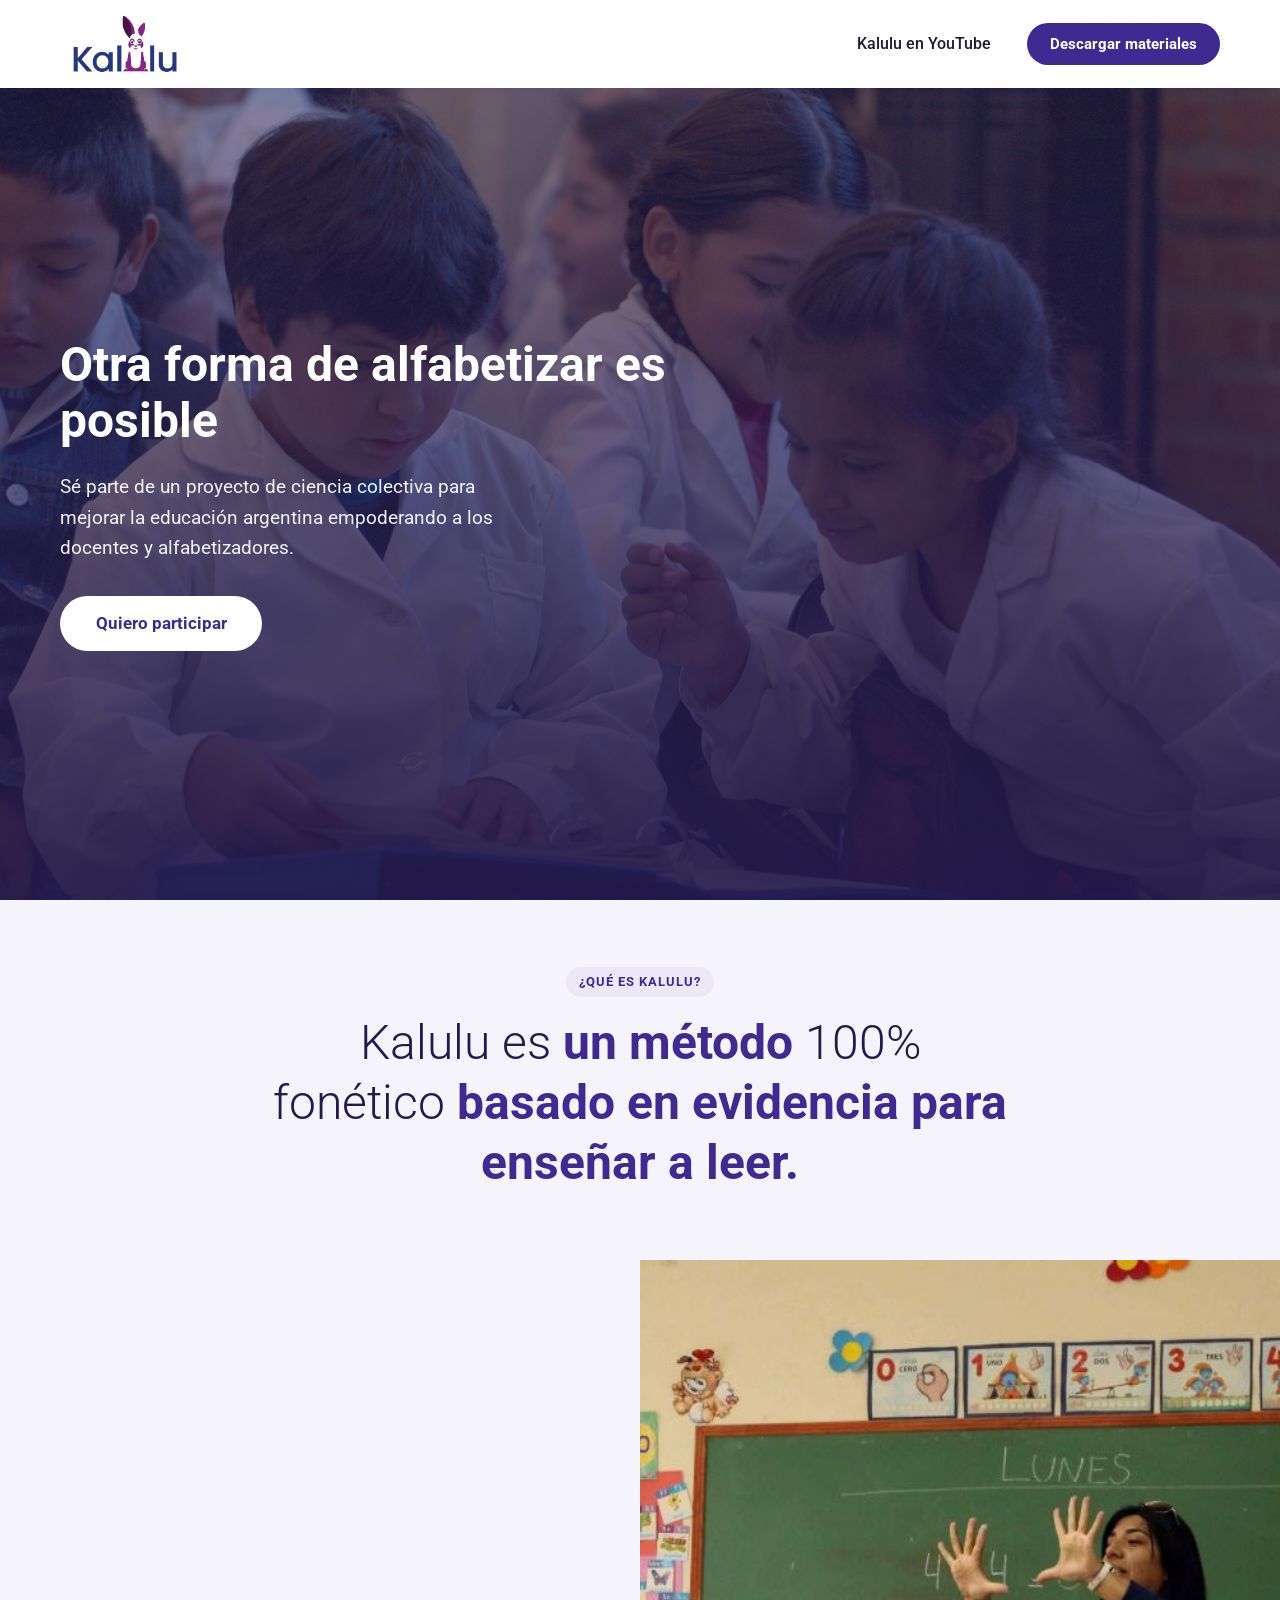
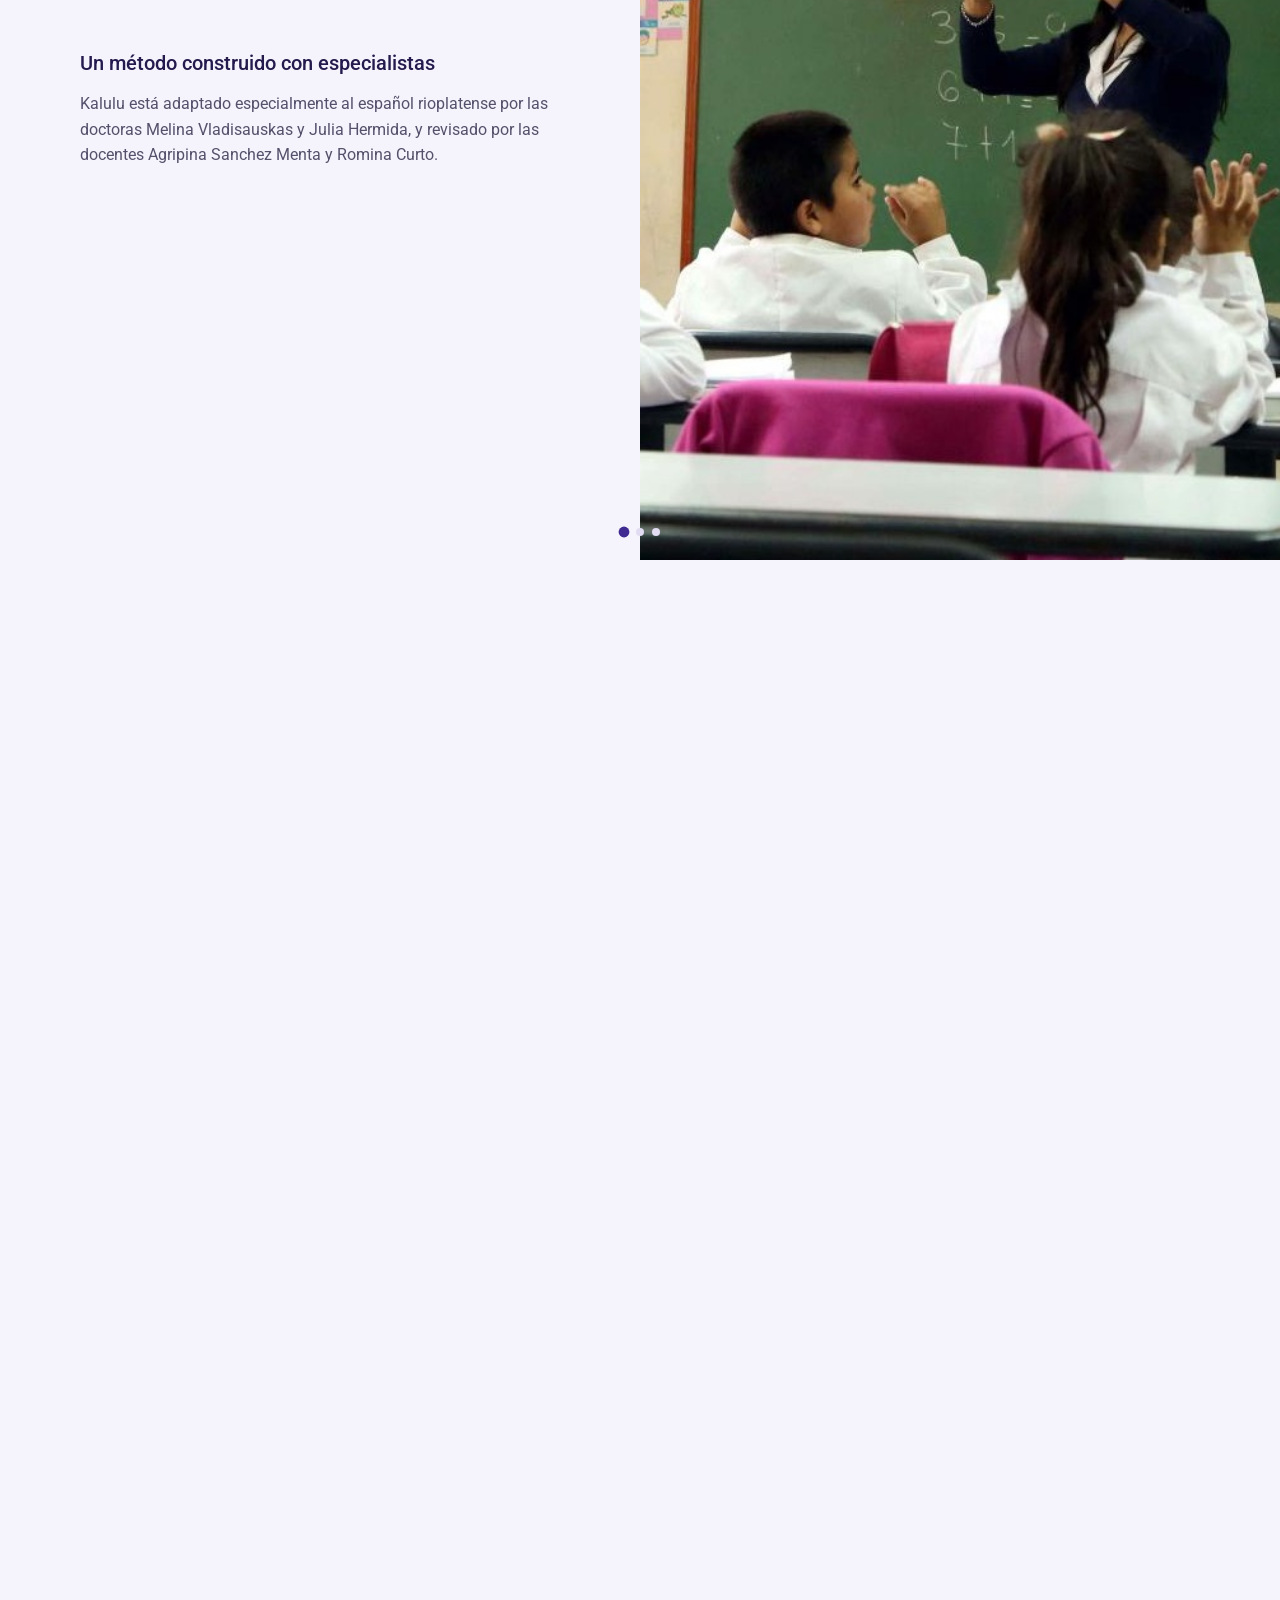
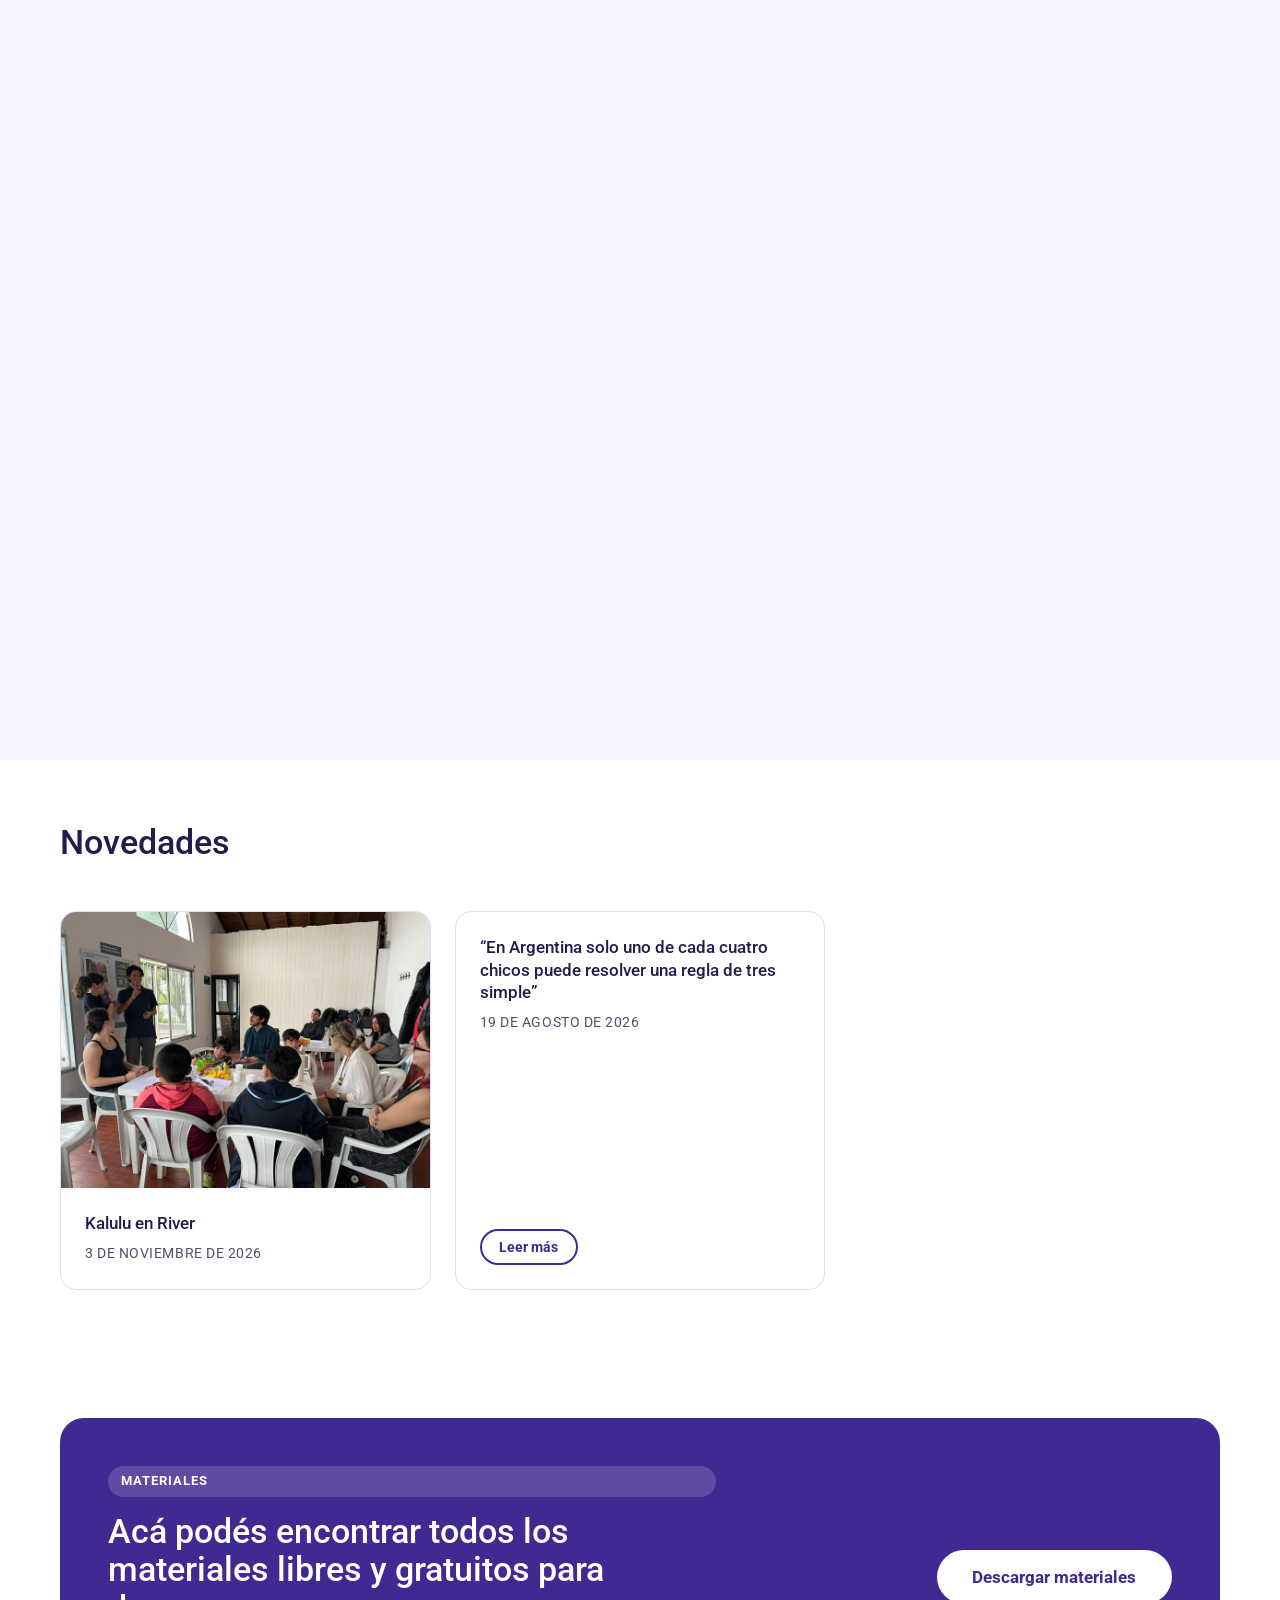
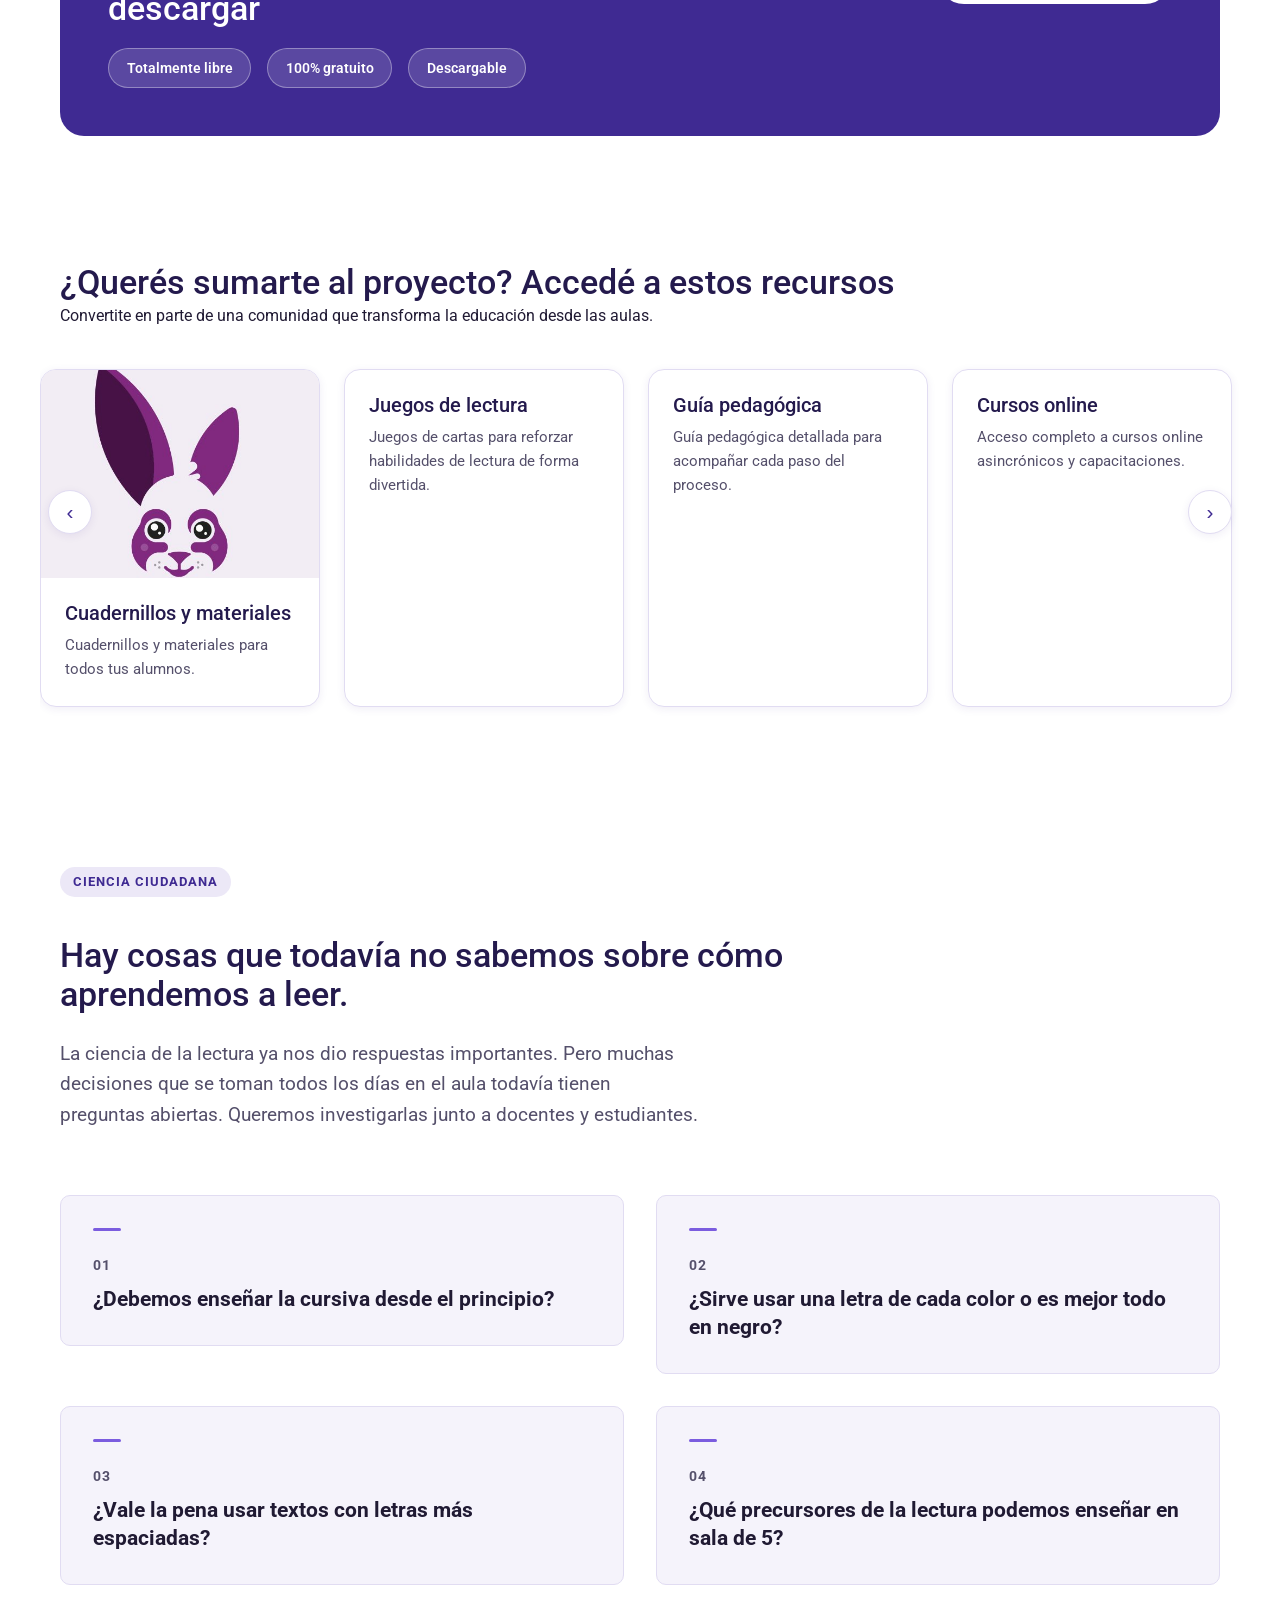
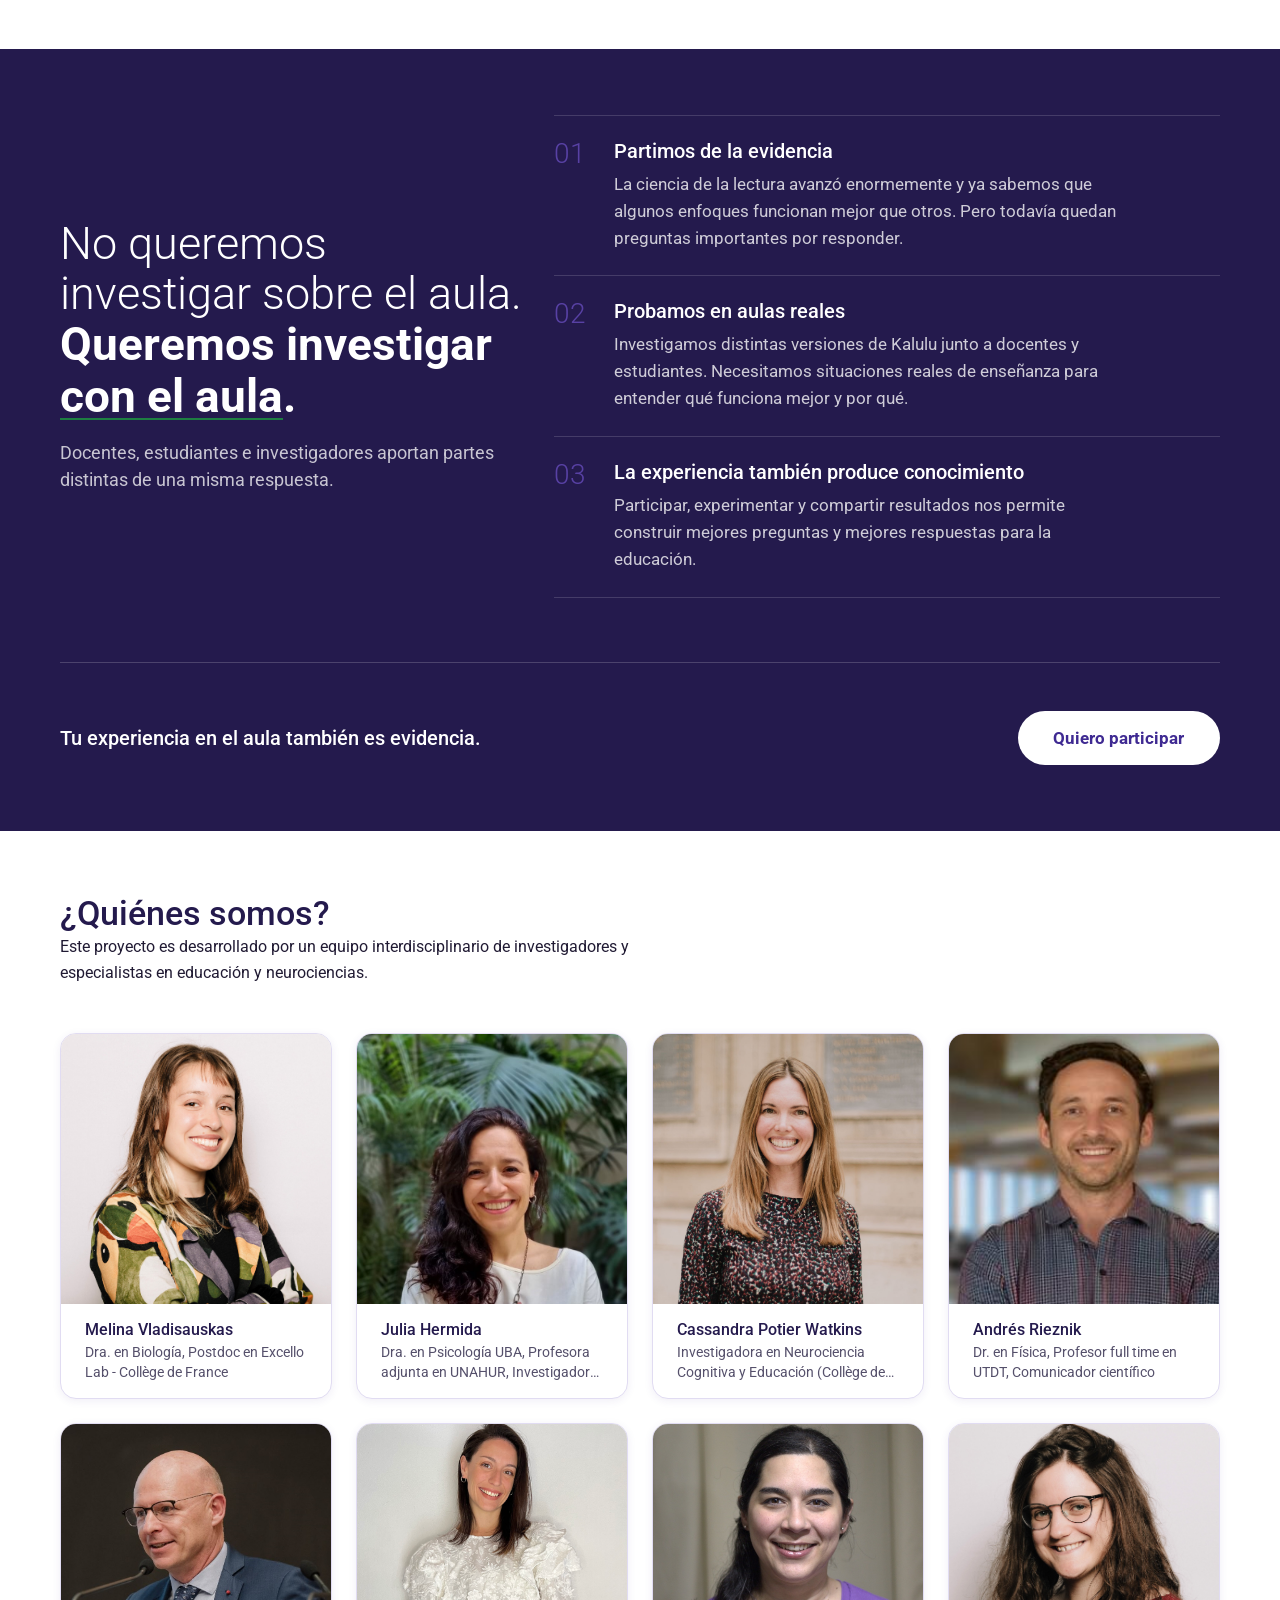
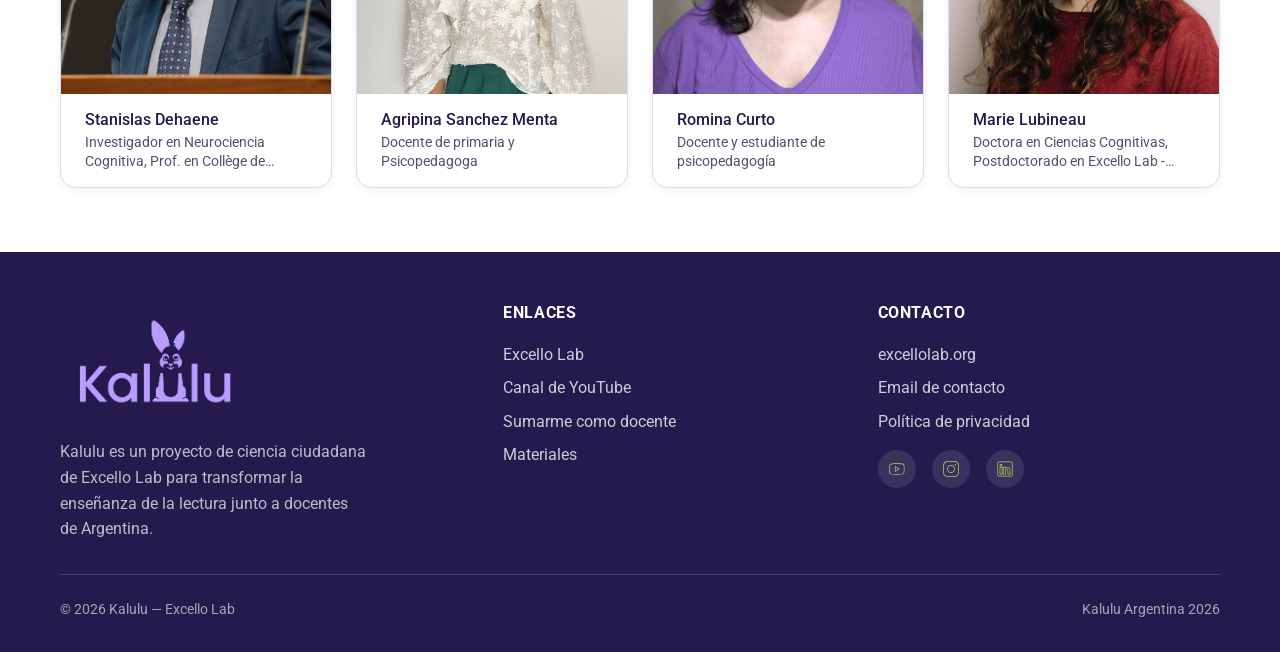
==== commit 0029eb04: "Sección Kalulu: quitar numeración y que la imagen ocupe toda la mitad Co-Authored-By: Claude Sonnet " ====
--- a/index.html
+++ b/index.html
@@ -69,7 +69,6 @@
                 <div class="kalulu-sticky__par is-active" data-panel-index="0">
                     <div class="kalulu-sticky__mitad kalulu-sticky__texto">
                         <div class="kalulu-sticky__texto-inner">
-                            <span class="etiqueta kalulu-sticky__paso">01 · 03</span>
                             <h3>Un método construido con especialistas</h3>
                             <p>Kalulu está adaptado especialmente al español rioplatense por las doctoras Melina Vladisauskas y Julia Hermida, y revisado por las docentes Agripina Sanchez Menta y Romina Curto.</p>
                         </div>
@@ -84,7 +83,6 @@
                 <div class="kalulu-sticky__par" data-panel-index="1">
                     <div class="kalulu-sticky__mitad kalulu-sticky__texto">
                         <div class="kalulu-sticky__texto-inner">
-                            <span class="etiqueta kalulu-sticky__paso">02 · 03</span>
                             <h3>Pensado para el aula real</h3>
                             <p>Necesitamos pruebas reales, con aulas reales, con docentes reales: por eso Kalulu se prueba y se ajusta junto a quienes enseñan a leer todos los días.</p>
                         </div>
@@ -99,7 +97,6 @@
                 <div class="kalulu-sticky__par" data-panel-index="2">
                     <div class="kalulu-sticky__mitad kalulu-sticky__texto">
                         <div class="kalulu-sticky__texto-inner">
-                            <span class="etiqueta kalulu-sticky__paso">03 · 03</span>
                             <h3>Todo el material, gratis</h3>
                             <p>Todos los materiales digitales de Kalulu son gratuitos, para que cualquier docente pueda empezar a usarlos en su aula sin ningún costo.</p>
                         </div>
--- a/assets/css/styles.css
+++ b/assets/css/styles.css
@@ -498,17 +498,26 @@
   justify-content: center;
   position: relative;
   overflow: hidden;
-}
-
+  padding: 0;
+}
+
+/* La imagen ocupa toda la mitad (de borde a borde y de arriba a abajo). */
 .kalulu-sticky__media {
   width: 100%;
-  max-width: 32rem;
-  border-radius: var(--radio-l);
+  height: 100%;
+  max-width: none;
+  border-radius: 0;
   overflow: hidden;
-  box-shadow: var(--sombra-m);
-}
-
-.kalulu-sticky__media img { width: 100%; border-radius: var(--radio-l); }
+  box-shadow: none;
+}
+
+.kalulu-sticky__media img {
+  display: block;
+  width: 100%;
+  height: 100%;
+  object-fit: cover;
+  border-radius: 0;
+}
 
 .kalulu-sticky__media a { display: block; }
 
@@ -517,12 +526,7 @@
    el alto natural de esta foto puntual, bastante más panorámica que las
    otras dos) para que ocupe una presencia similar a la que tenían el
    video y los otros paneles, con un recorte prolijo — nunca estirada. */
-.kalulu-sticky__media--foto-aula { aspect-ratio: 3 / 2; }
-.kalulu-sticky__media--foto-aula img {
-  height: 100%;
-  object-fit: cover;
-  object-position: center 42%;
-}
+.kalulu-sticky__media--foto-aula img { object-position: center 42%; }
 
 .kalulu-sticky__paso {
   display: inline-flex;
@@ -571,8 +575,8 @@
   }
   .kalulu-sticky__par + .kalulu-sticky__par { border-top: 1px solid var(--color-borde); }
   .kalulu-sticky__mitad { width: 100%; padding: var(--space-5) var(--padding-lateral); }
-  .kalulu-sticky__visual { padding-top: var(--space-6); }
-  .kalulu-sticky__media { max-width: 100%; }
+  .kalulu-sticky__visual { padding: 0; }
+  .kalulu-sticky__media { max-width: 100%; height: auto; aspect-ratio: 4 / 3; }
   .kalulu-sticky__progreso { display: none; }
 }
 
@@ -586,6 +590,8 @@
   }
   .kalulu-sticky__par + .kalulu-sticky__par { border-top: 1px solid var(--color-borde); }
   .kalulu-sticky__mitad { width: 100%; }
+  .kalulu-sticky__visual { padding: 0; }
+  .kalulu-sticky__media { height: auto; aspect-ratio: 4 / 3; }
   .kalulu-sticky__progreso { display: none; }
 }
 
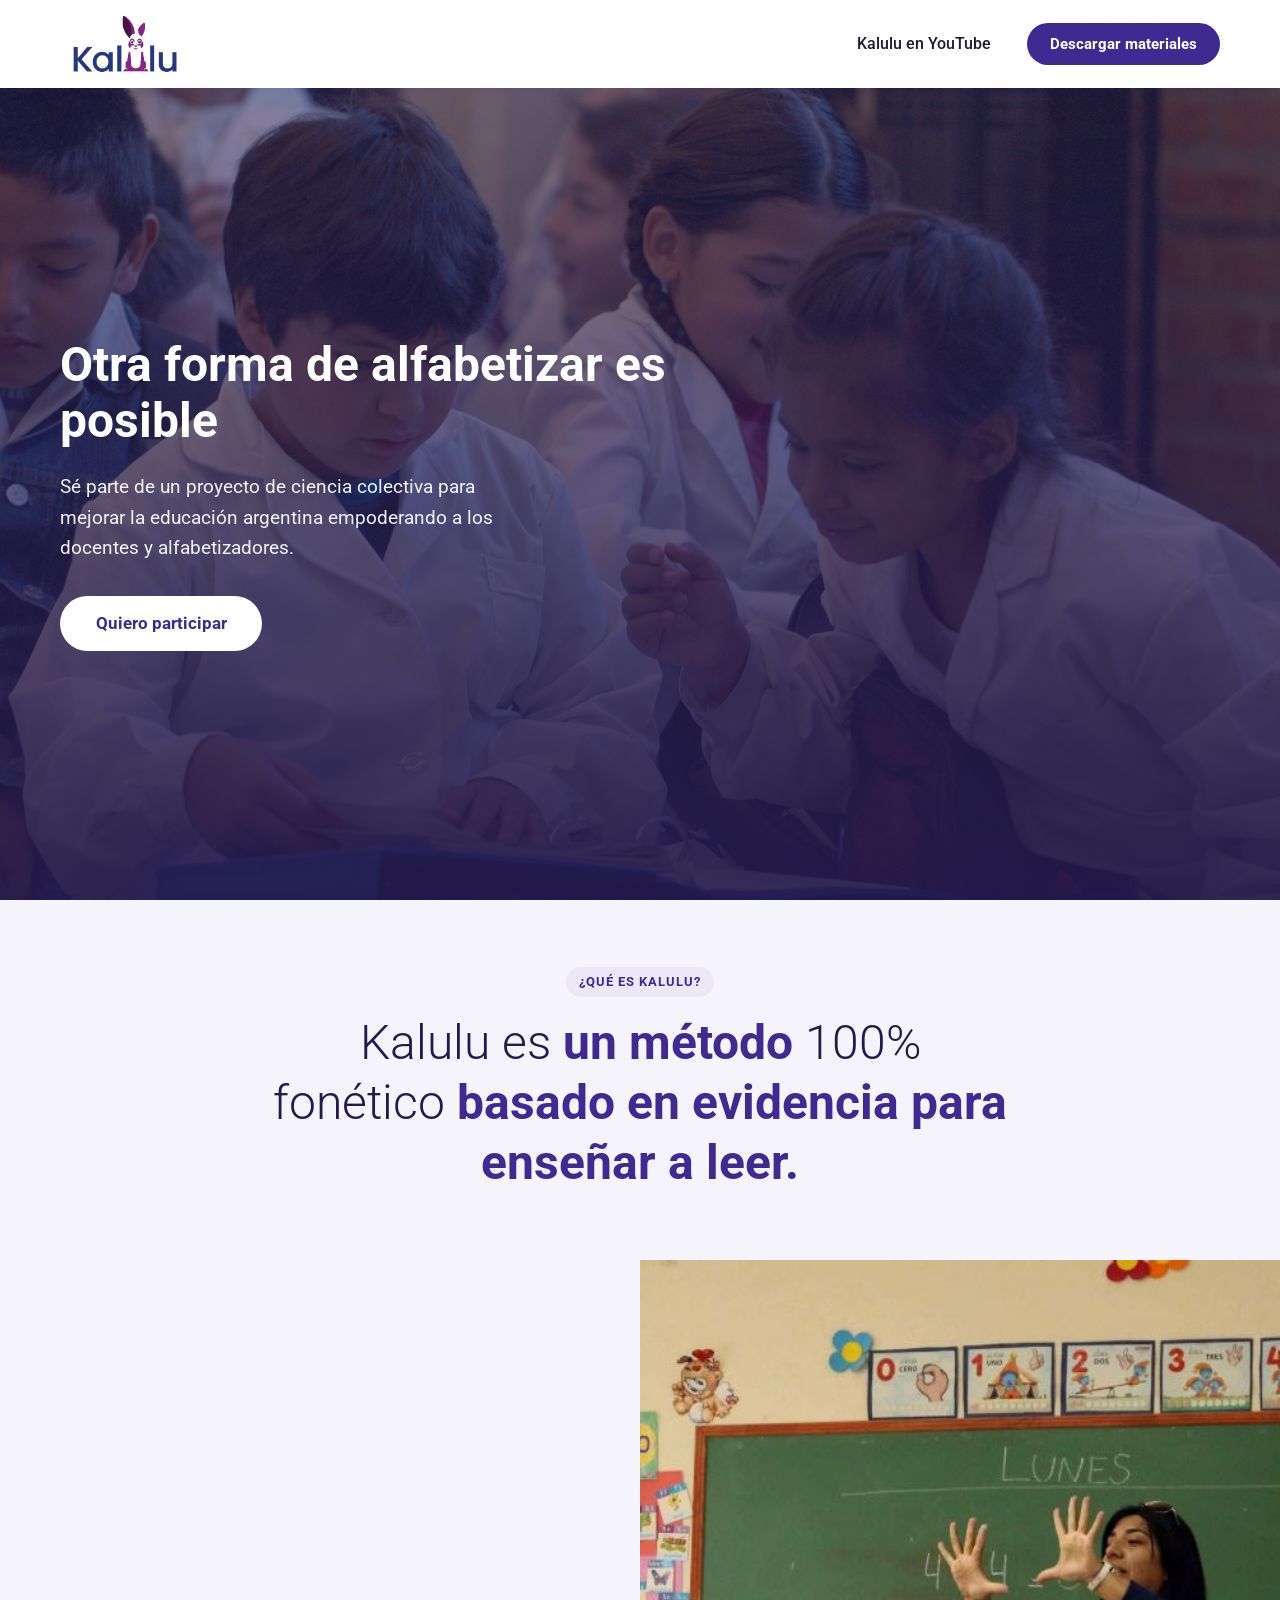
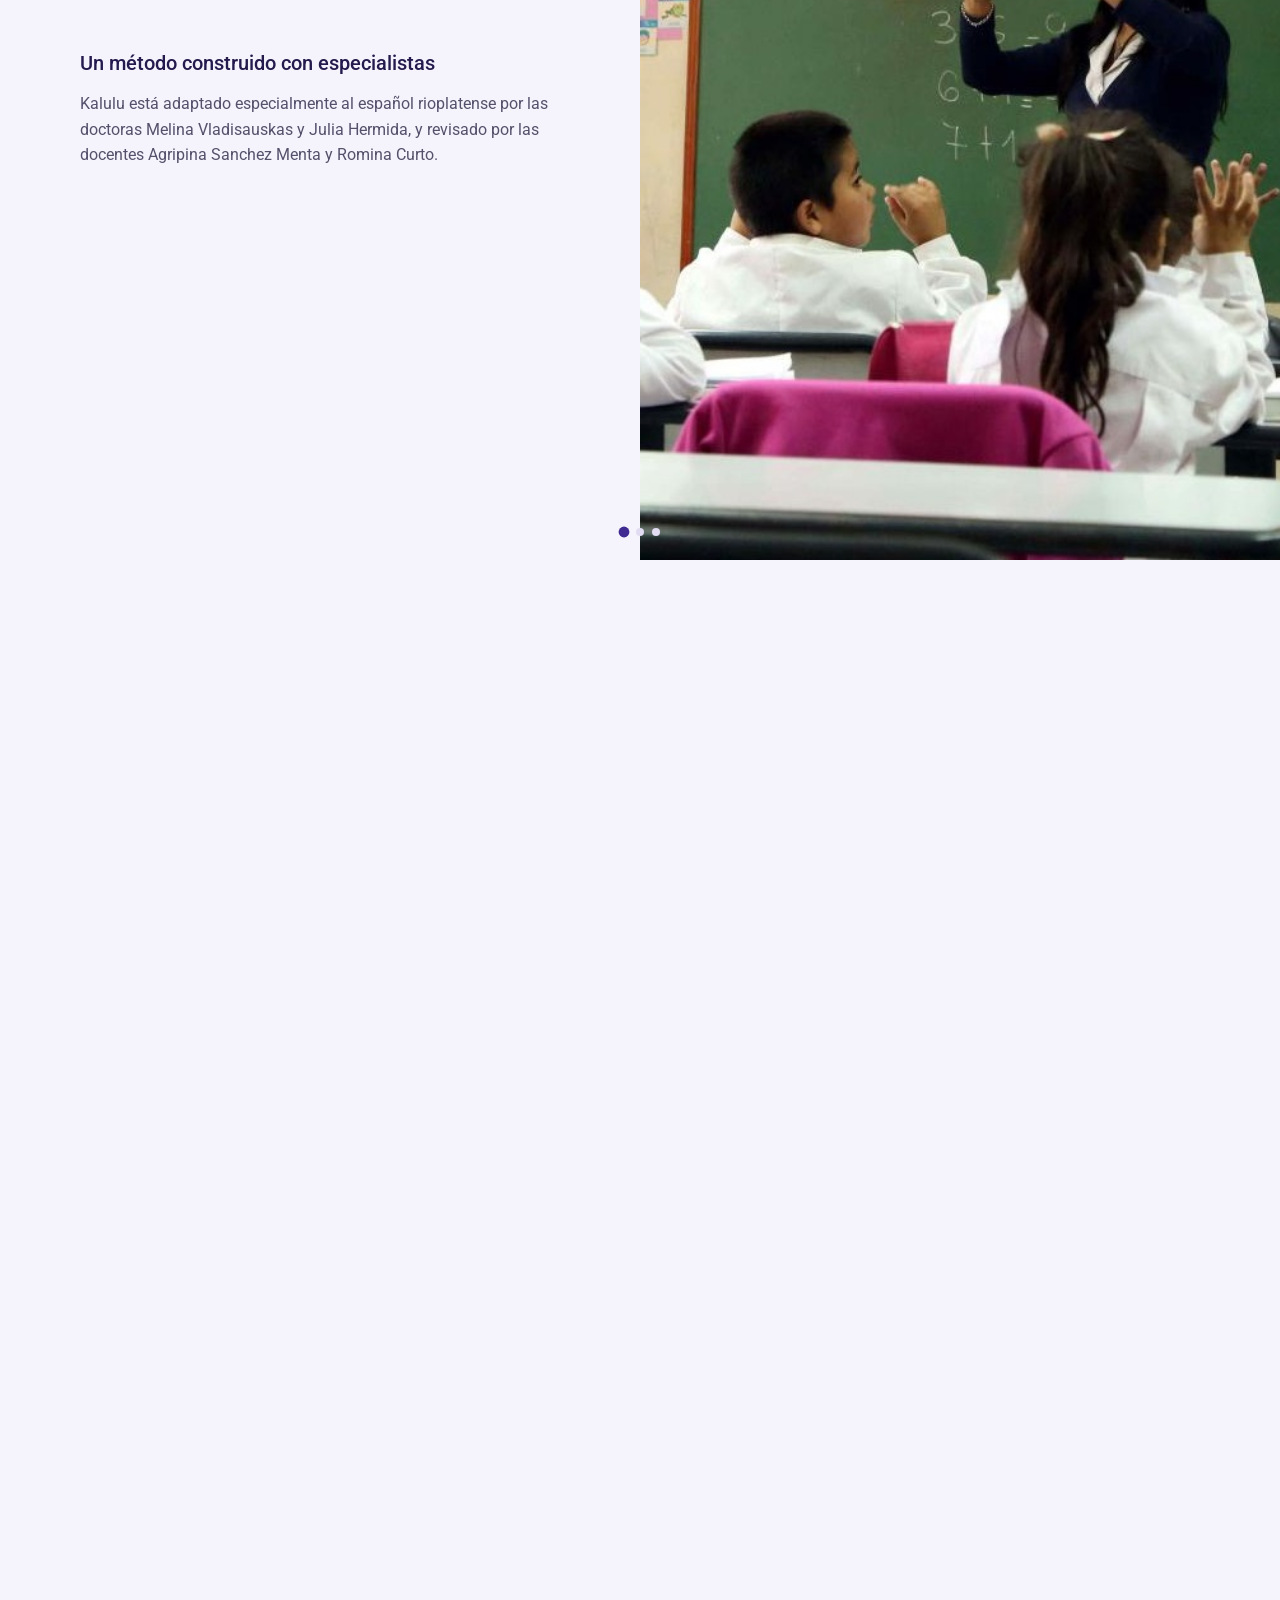
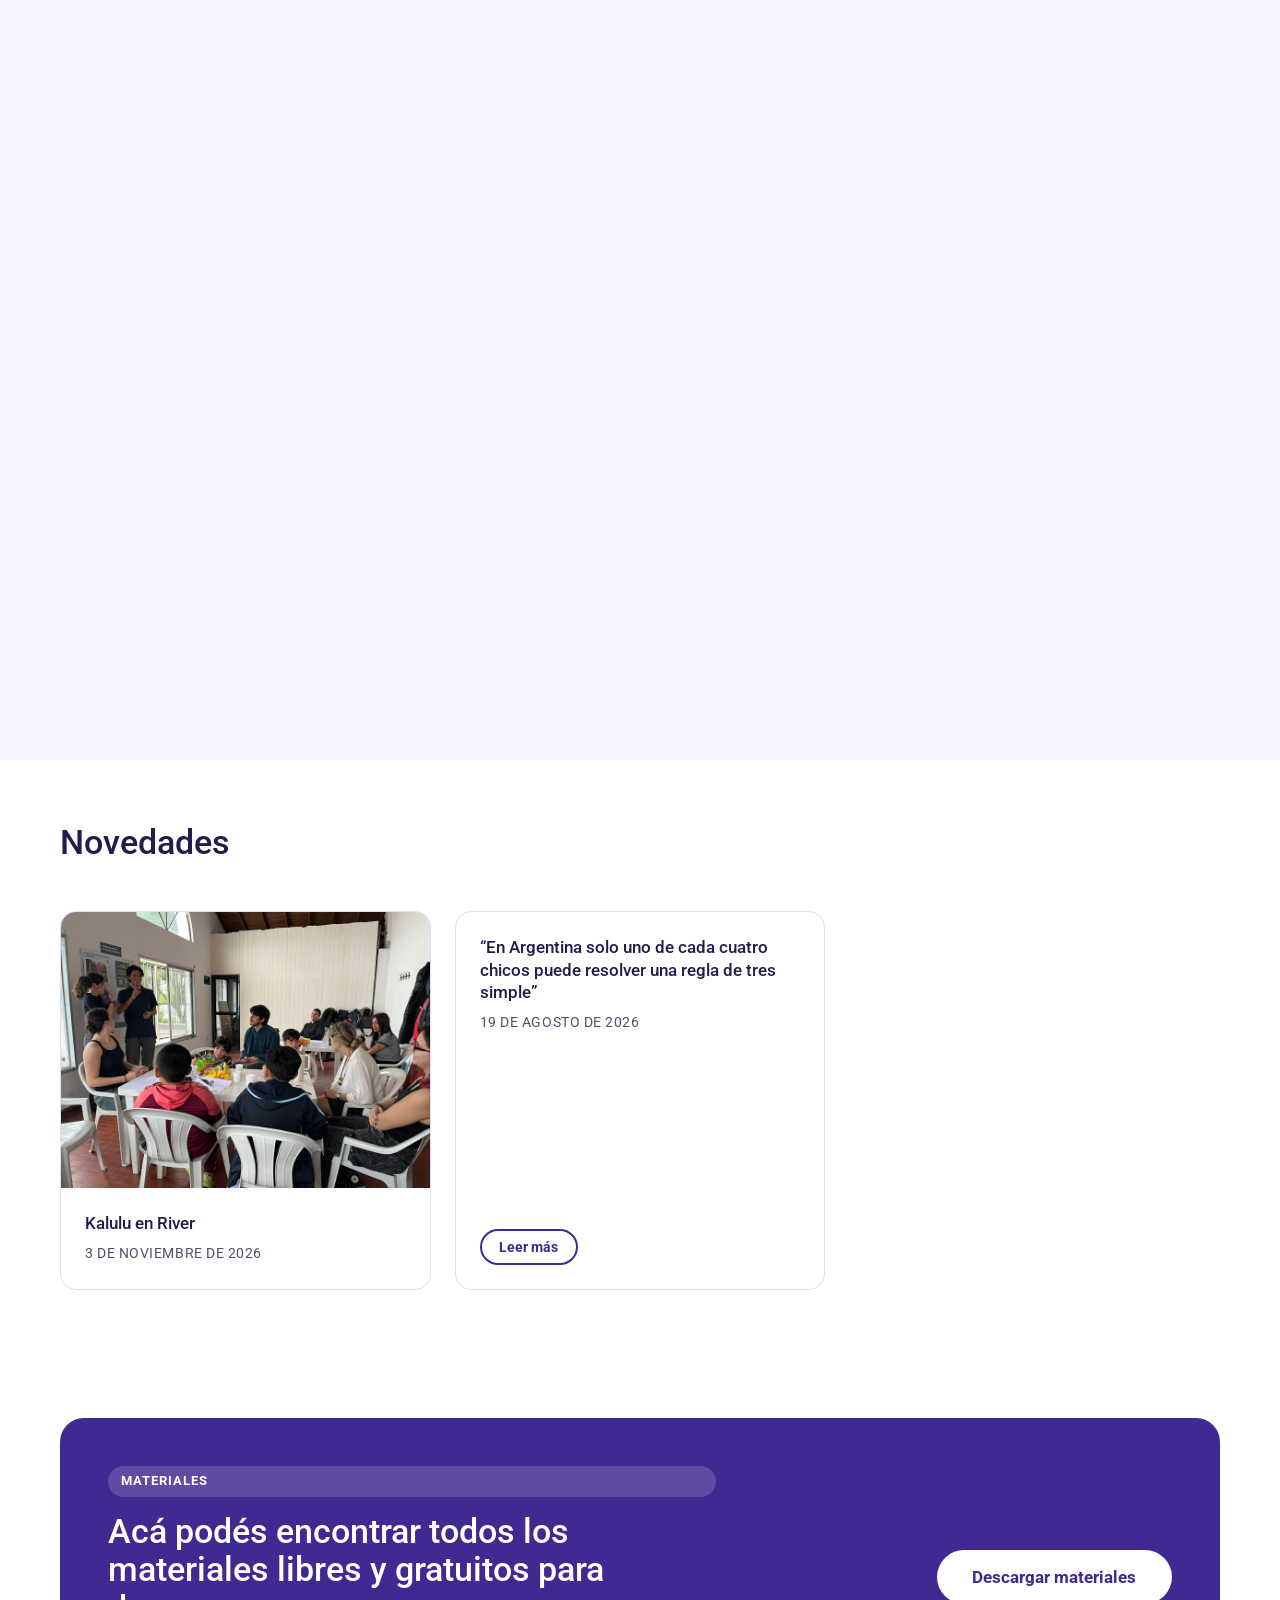
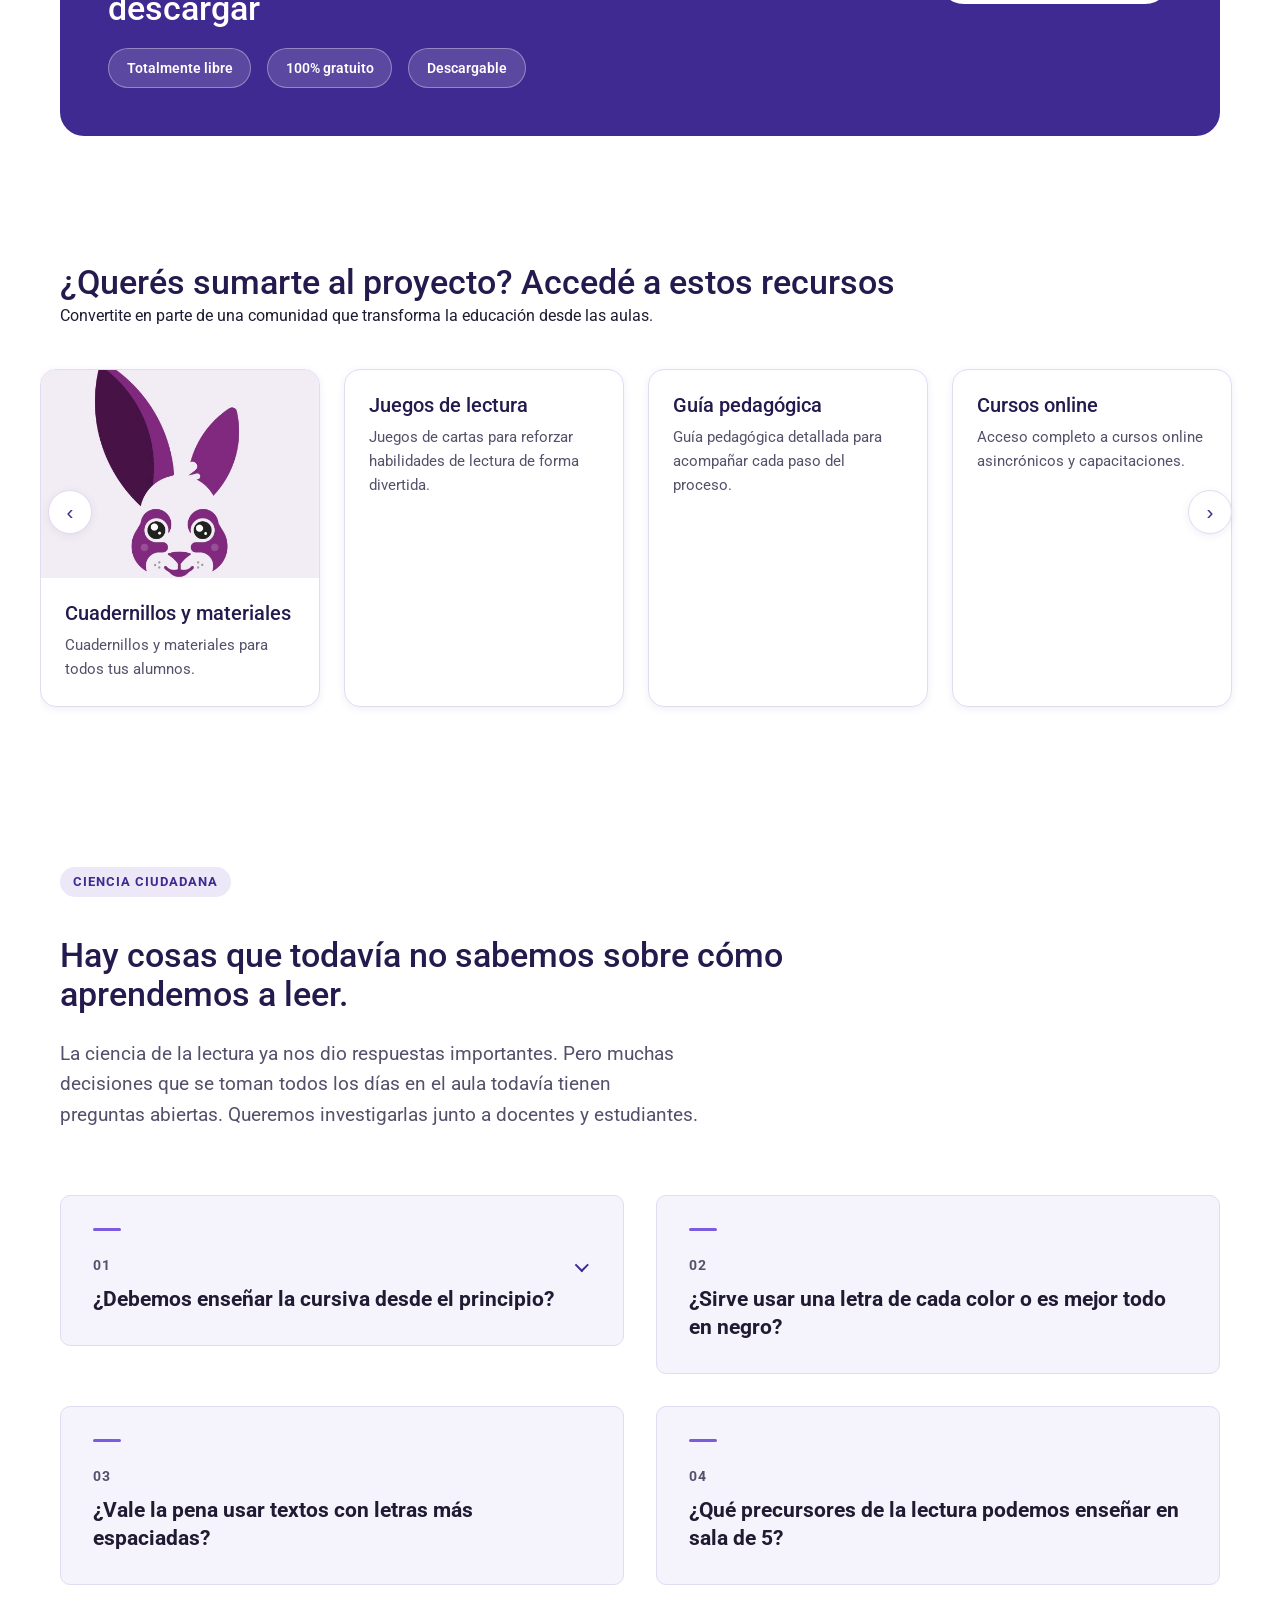
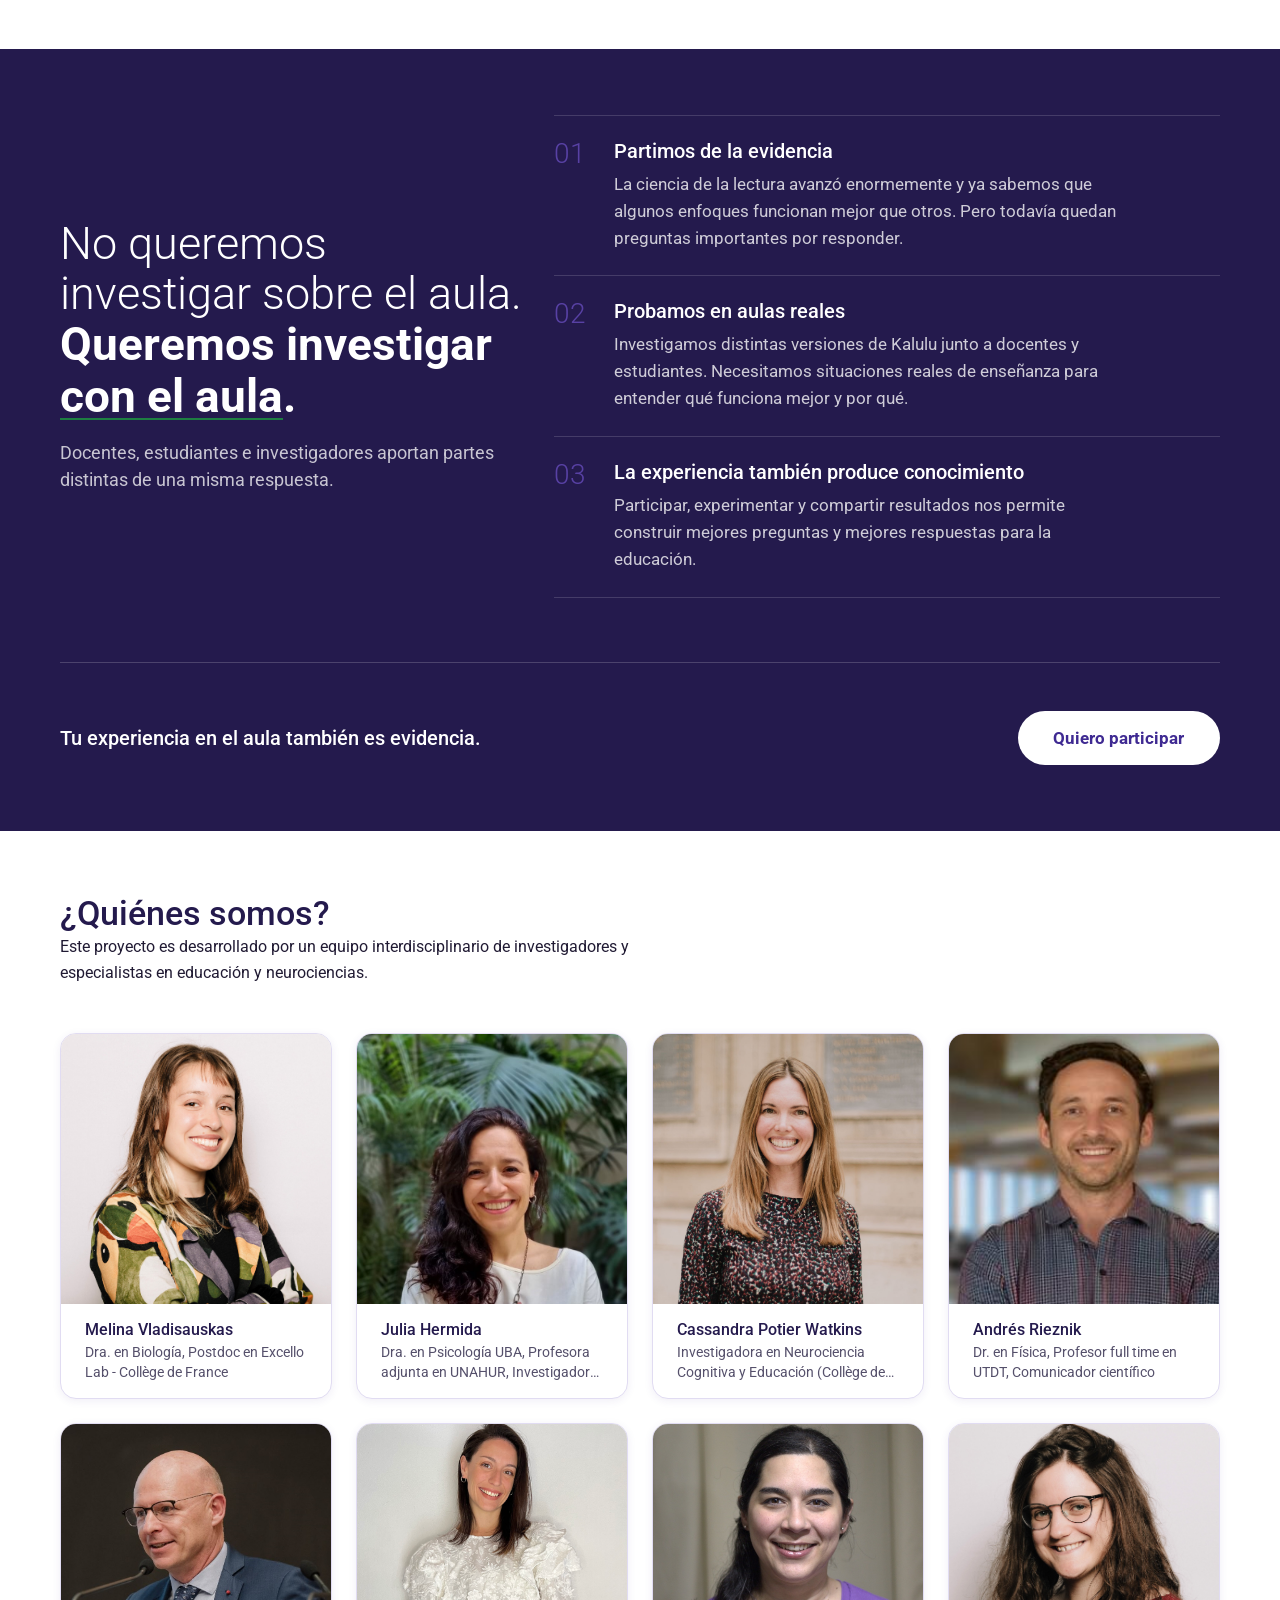
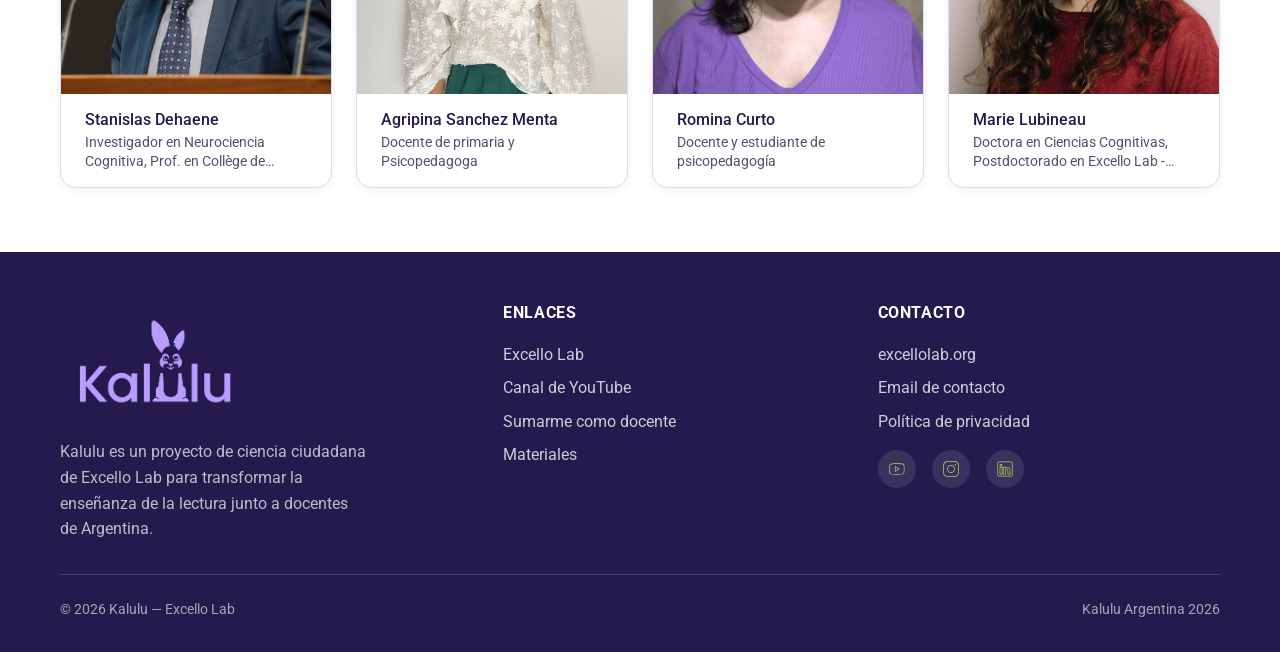
==== commit e601ba0a: "Apuntar panel y metadatos al repo alanallende/kalulu y dominio kaluluargentina.org Co-Authored-By: C" ====
--- a/index.html
+++ b/index.html
@@ -12,8 +12,8 @@
 <meta property="og:site_name" content="Kalulu Argentina">
 <meta property="og:title" content="Kalulu Argentina">
 <meta property="og:type" content="website">
-<meta property="og:image" content="https://germangomezbonellii.github.io/kalulu/imagenes/favicon.png">
-<script type="application/ld+json">{"@context":"https://schema.org","@type":"WebSite","name":"Kalulu Argentina","alternateName":"Kalulu","url":"https://germangomezbonellii.github.io/kalulu/"}</script>
+<meta property="og:image" content="https://www.kaluluargentina.org/imagenes/favicon.png">
+<script type="application/ld+json">{"@context":"https://schema.org","@type":"WebSite","name":"Kalulu Argentina","alternateName":"Kalulu","url":"https://www.kaluluargentina.org/"}</script>
 <link rel="stylesheet" href="assets/css/styles.css">
 </head>
 <body>
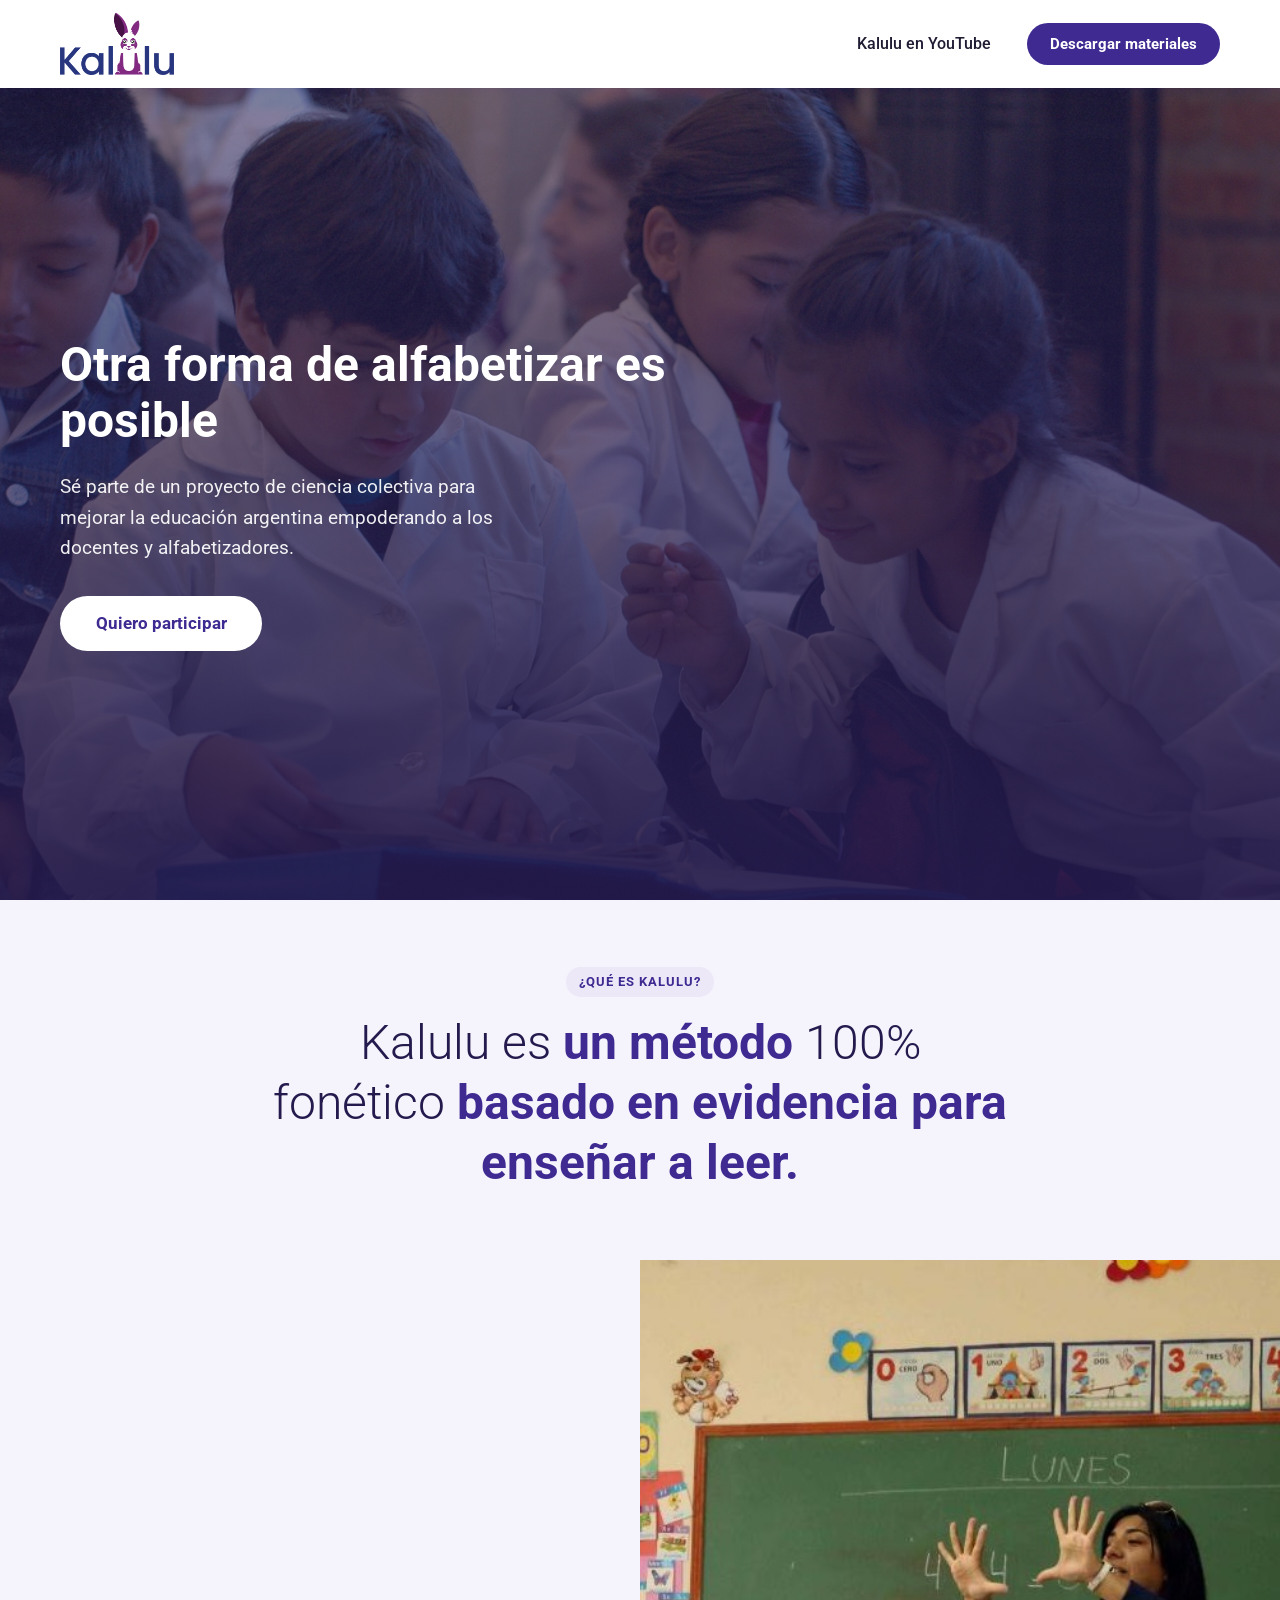
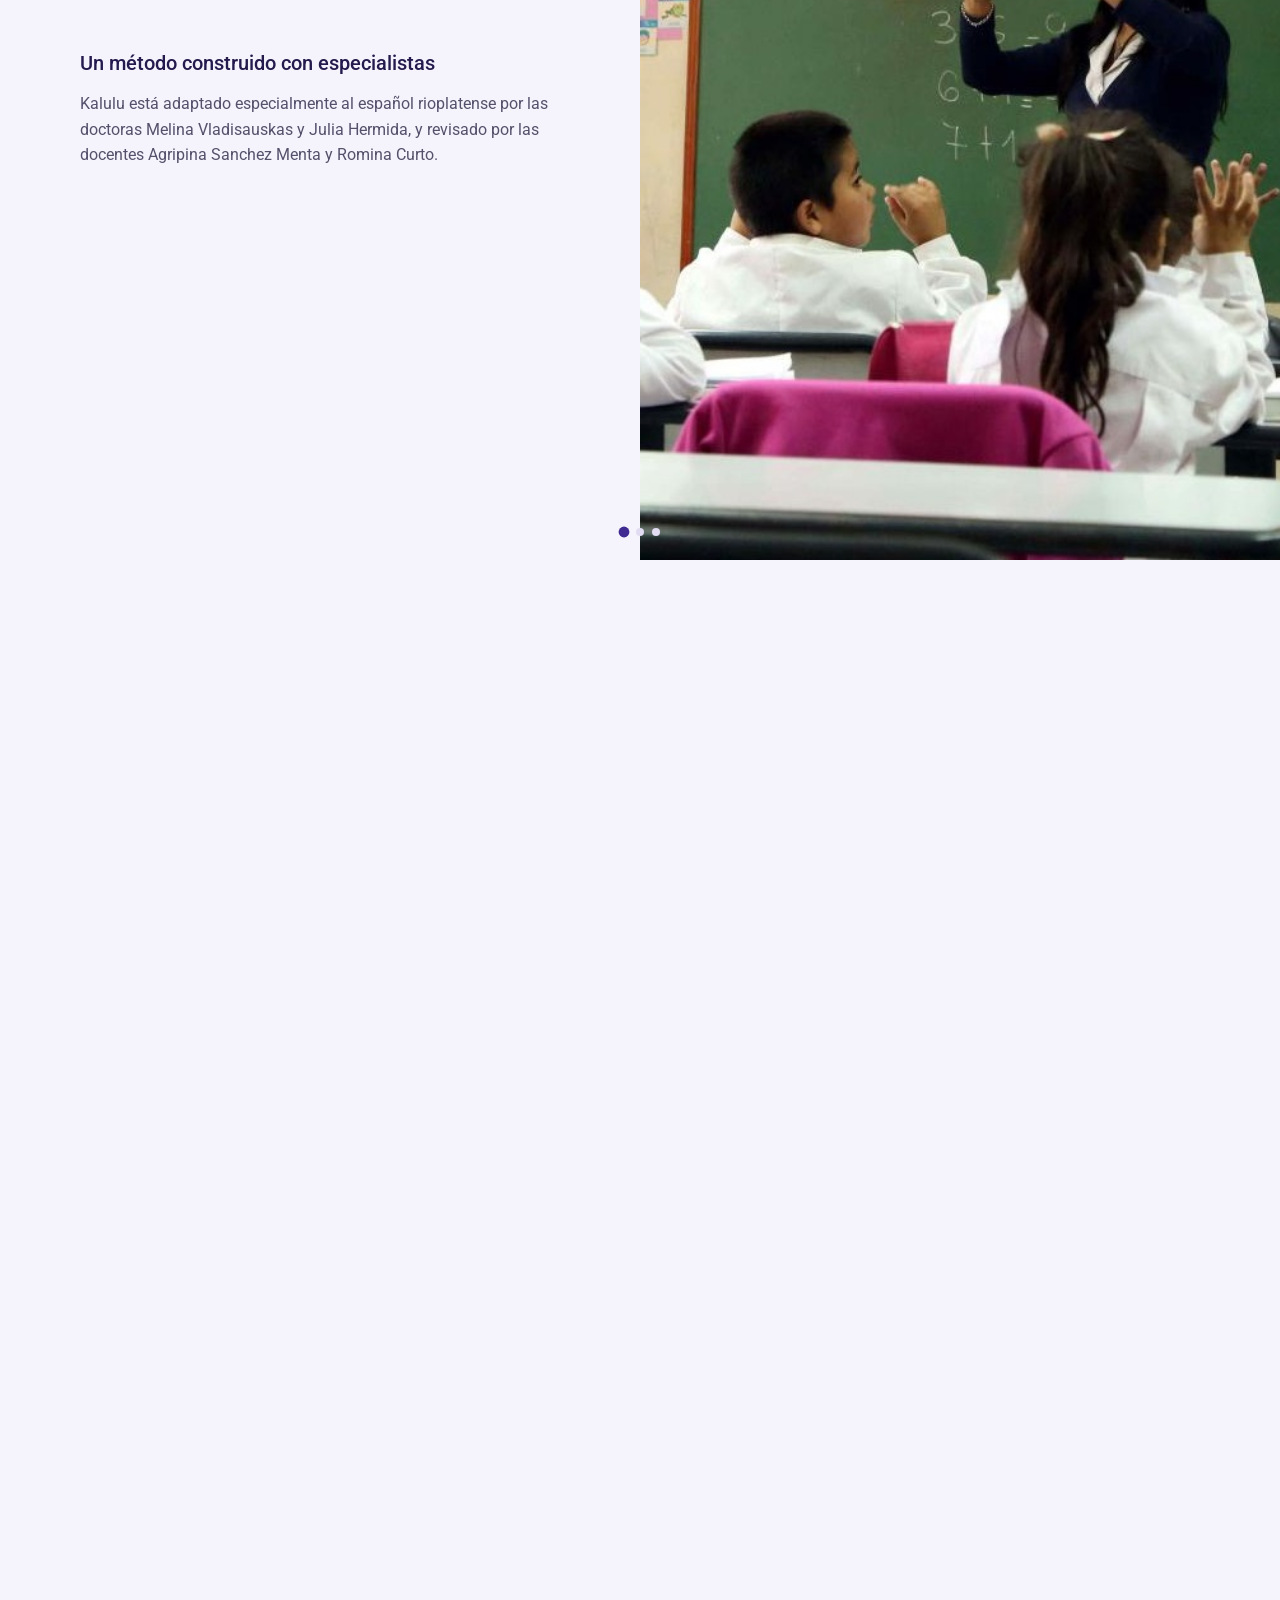
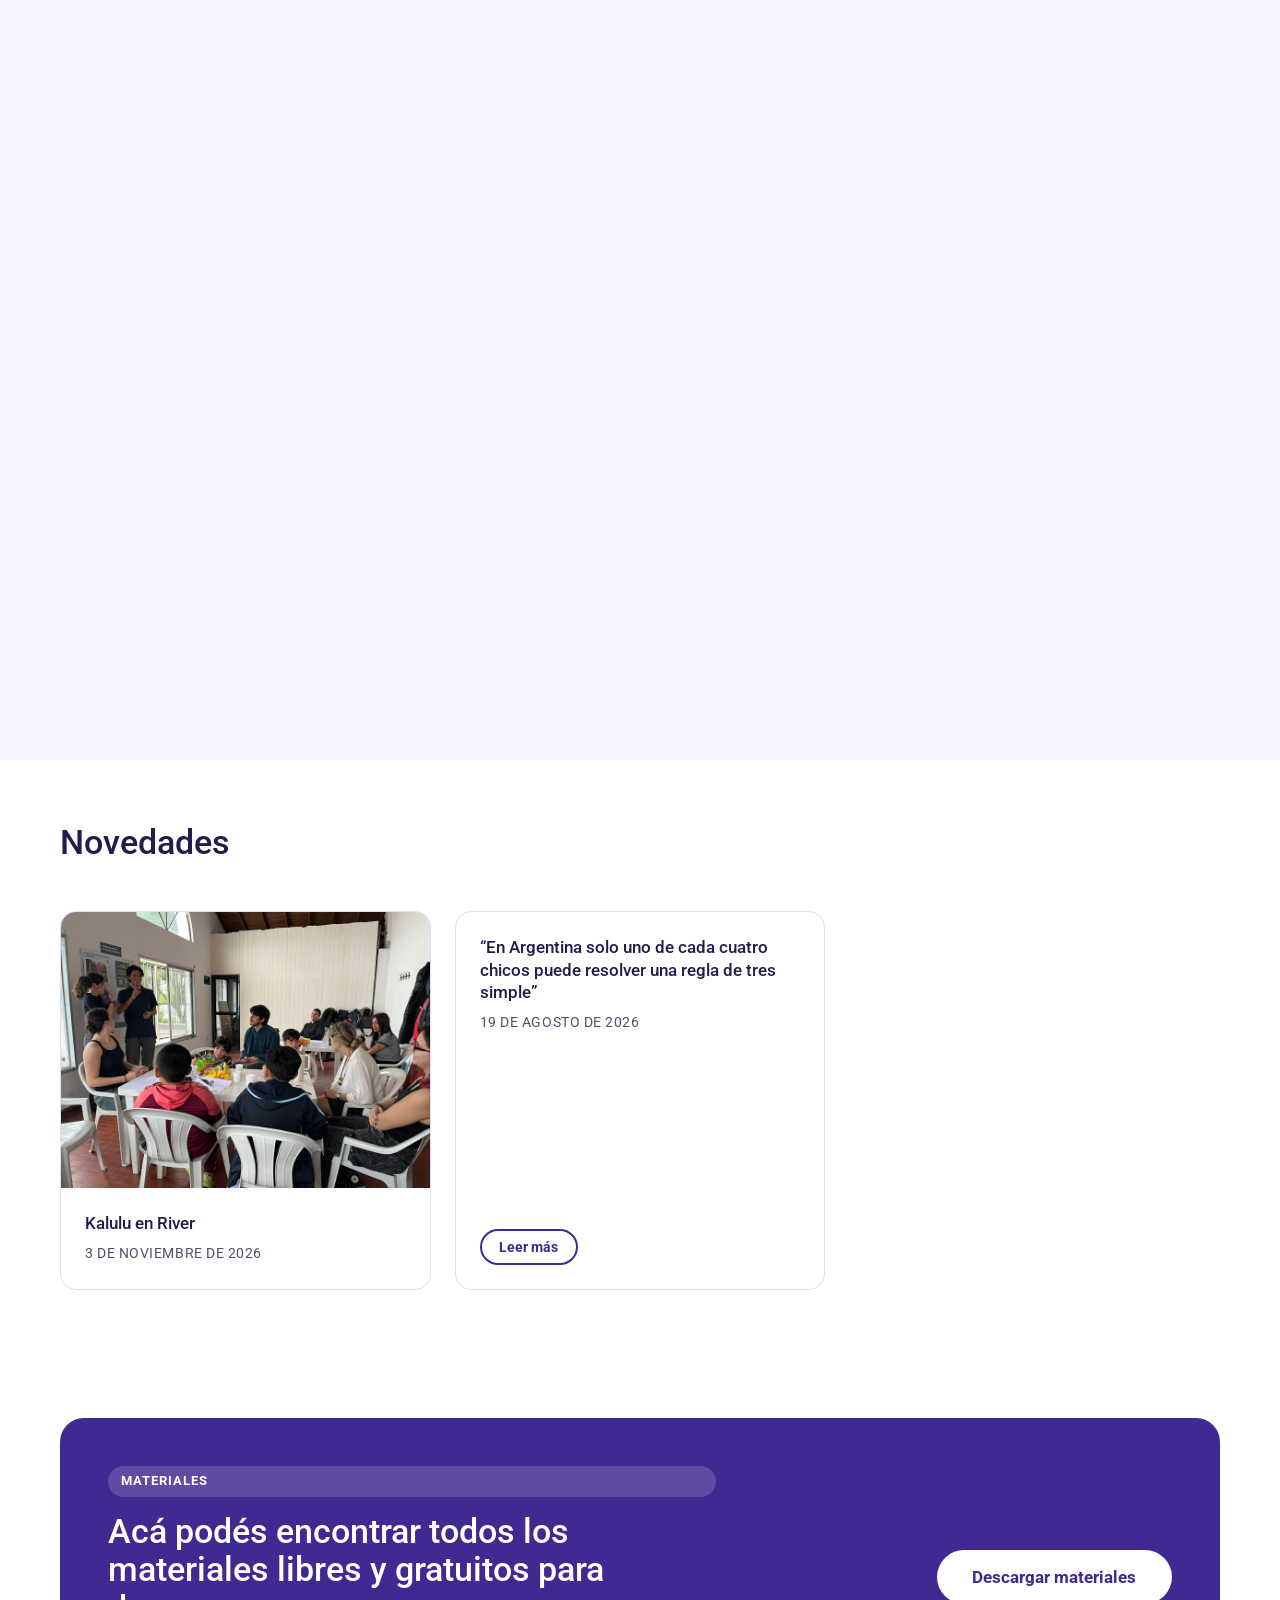
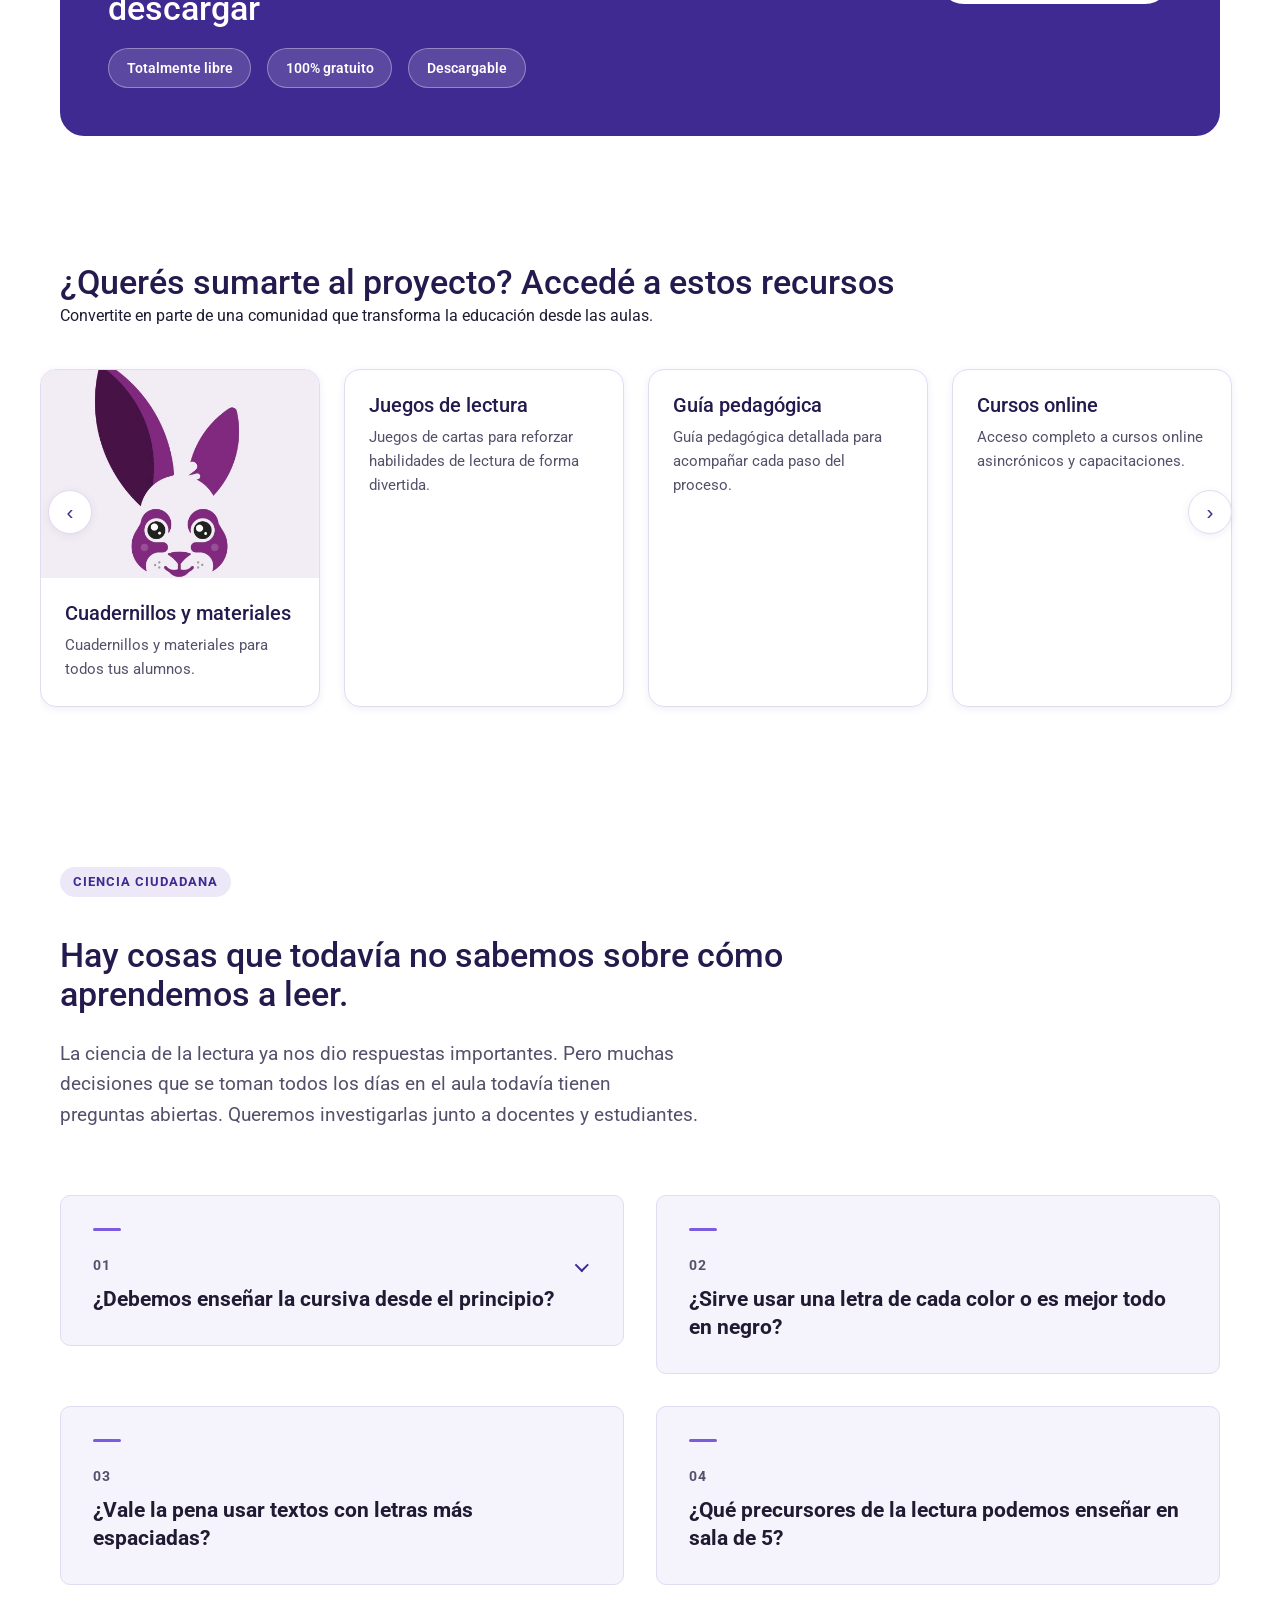
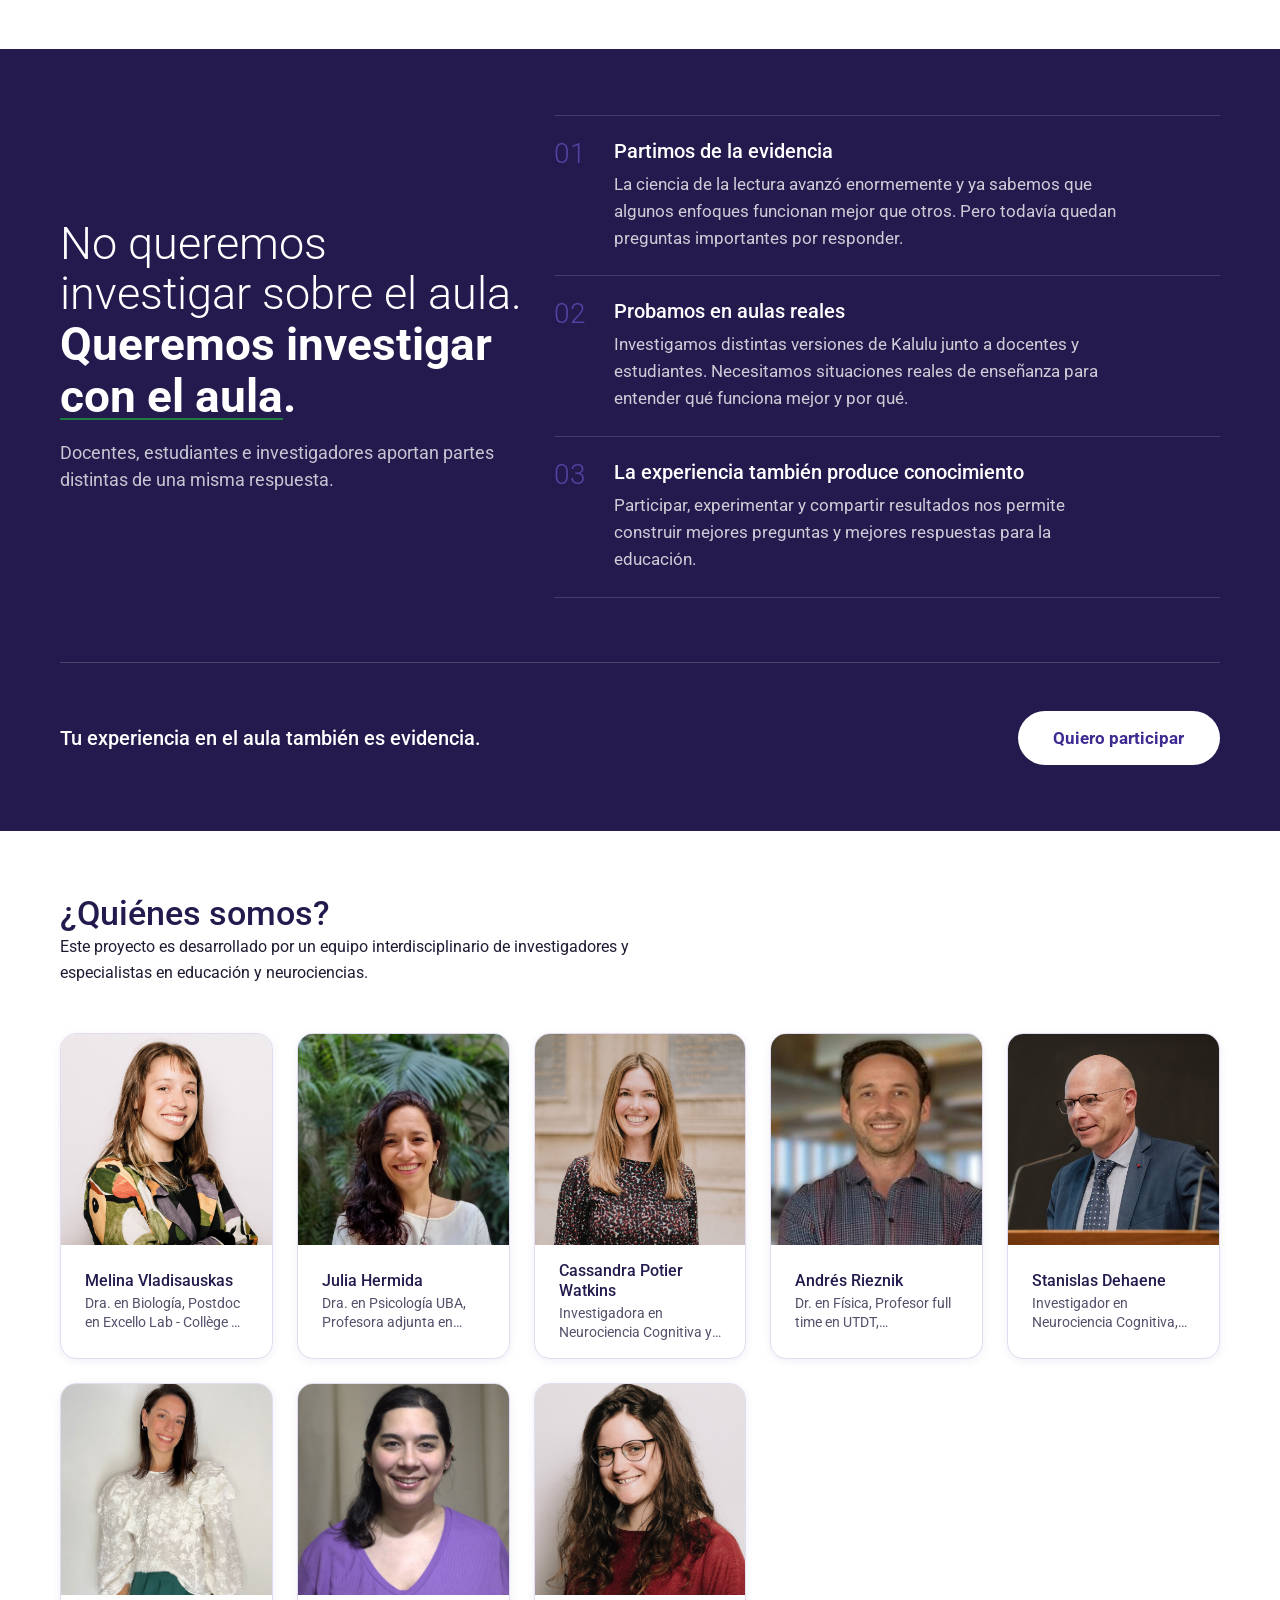
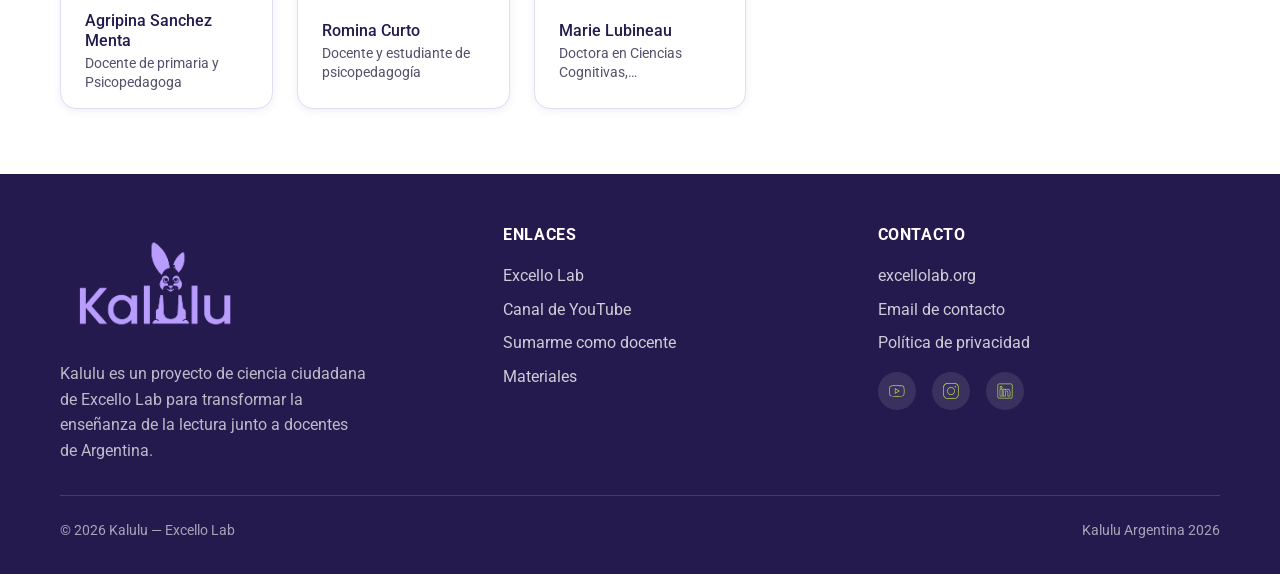
==== commit 093979bd: "Header: nuevo logo recortado (logo-header.png) Co-Authored-By: Claude Sonnet 5.5 <noreply@anthropic." ====
--- a/index.html
+++ b/index.html
@@ -23,7 +23,7 @@
 <header class="site-header">
     <div class="contenedor">
         <a href="./" class="site-header__logo" aria-label="Ir al inicio de Kalulu">
-            <img src="imagenes/logo.png" alt="Kalulu">
+            <img src="imagenes/logo-header.png" alt="Kalulu">
         </a>
         <div class="site-header__acciones">
             <a class="site-header__youtube" href="https://www.youtube.com/@KaluluChannel" target="_blank" rel="noopener noreferrer" aria-label="Kalulu en YouTube">
--- a/assets/css/styles.css
+++ b/assets/css/styles.css
@@ -308,7 +308,7 @@
 /* Logo ~100% más grande que la primera versión (42px -> 84px), con el
    header creciendo lo justo (--header-alto 76px -> 88px) para que quede
    equilibrado en vez de un logo enorme apretado en una franja angosta. */
-.site-header__logo img { height: 84px; width: auto; }
+.site-header__logo img { height: 62px; width: auto; }
 
 .site-header__acciones {
   display: flex;
@@ -1164,7 +1164,8 @@
 }
 @media (min-width: 560px) { .equipo__grid { grid-template-columns: repeat(2, 1fr); } }
 @media (min-width: 900px) { .equipo__grid { grid-template-columns: repeat(3, 1fr); } }
-@media (min-width: 1180px) { .equipo__grid { grid-template-columns: repeat(4, 1fr); } }
+@media (min-width: 1040px) { .equipo__grid { grid-template-columns: repeat(4, 1fr); } }
+@media (min-width: 1240px) { .equipo__grid { grid-template-columns: repeat(5, 1fr); } }
 
 .equipo__miembro {
   display: flex;
@@ -1436,7 +1437,7 @@
   .label-desktop { display: none; }
   .label-mobile { display: inline; }
 
-  .site-header__logo img { height: 48px; }
+  .site-header__logo img { height: 38px; }
   .site-header__acciones { gap: var(--space-2); }
   .site-header__youtube {
     font-size: 0.85rem;
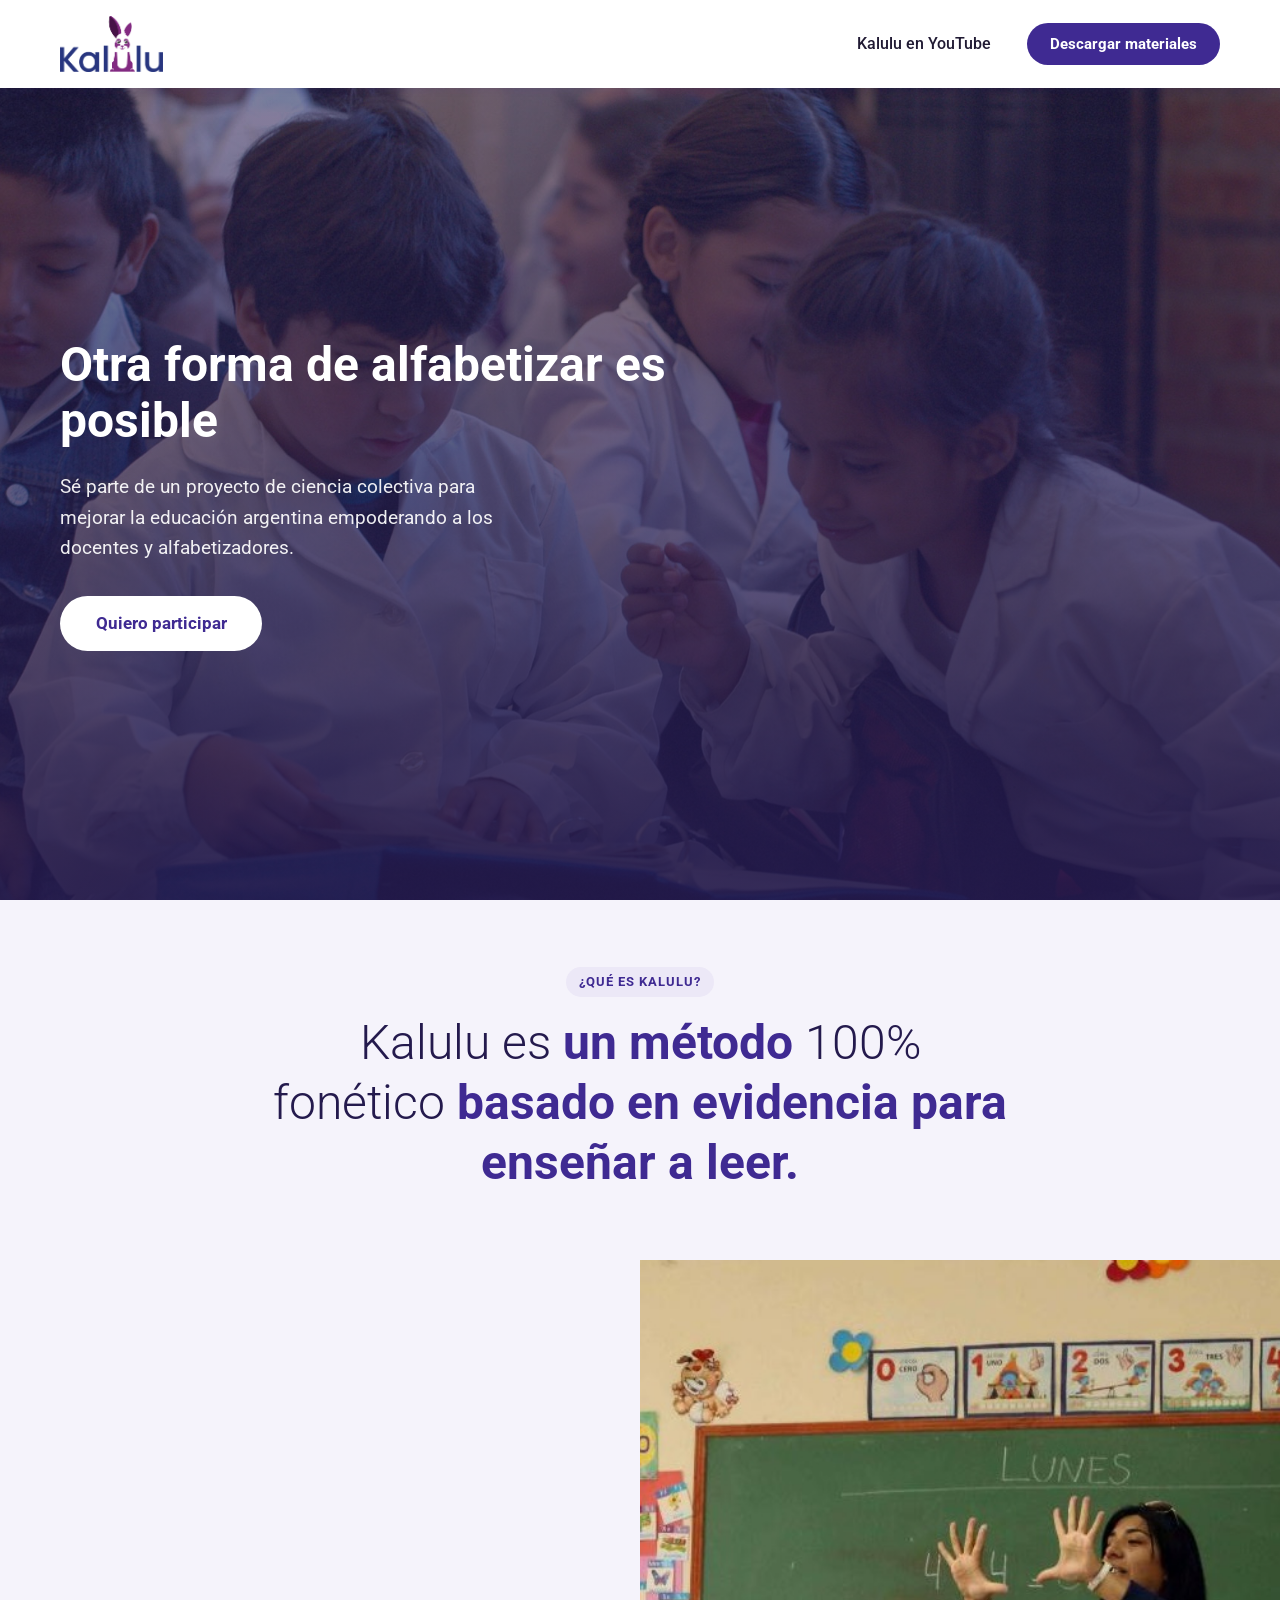
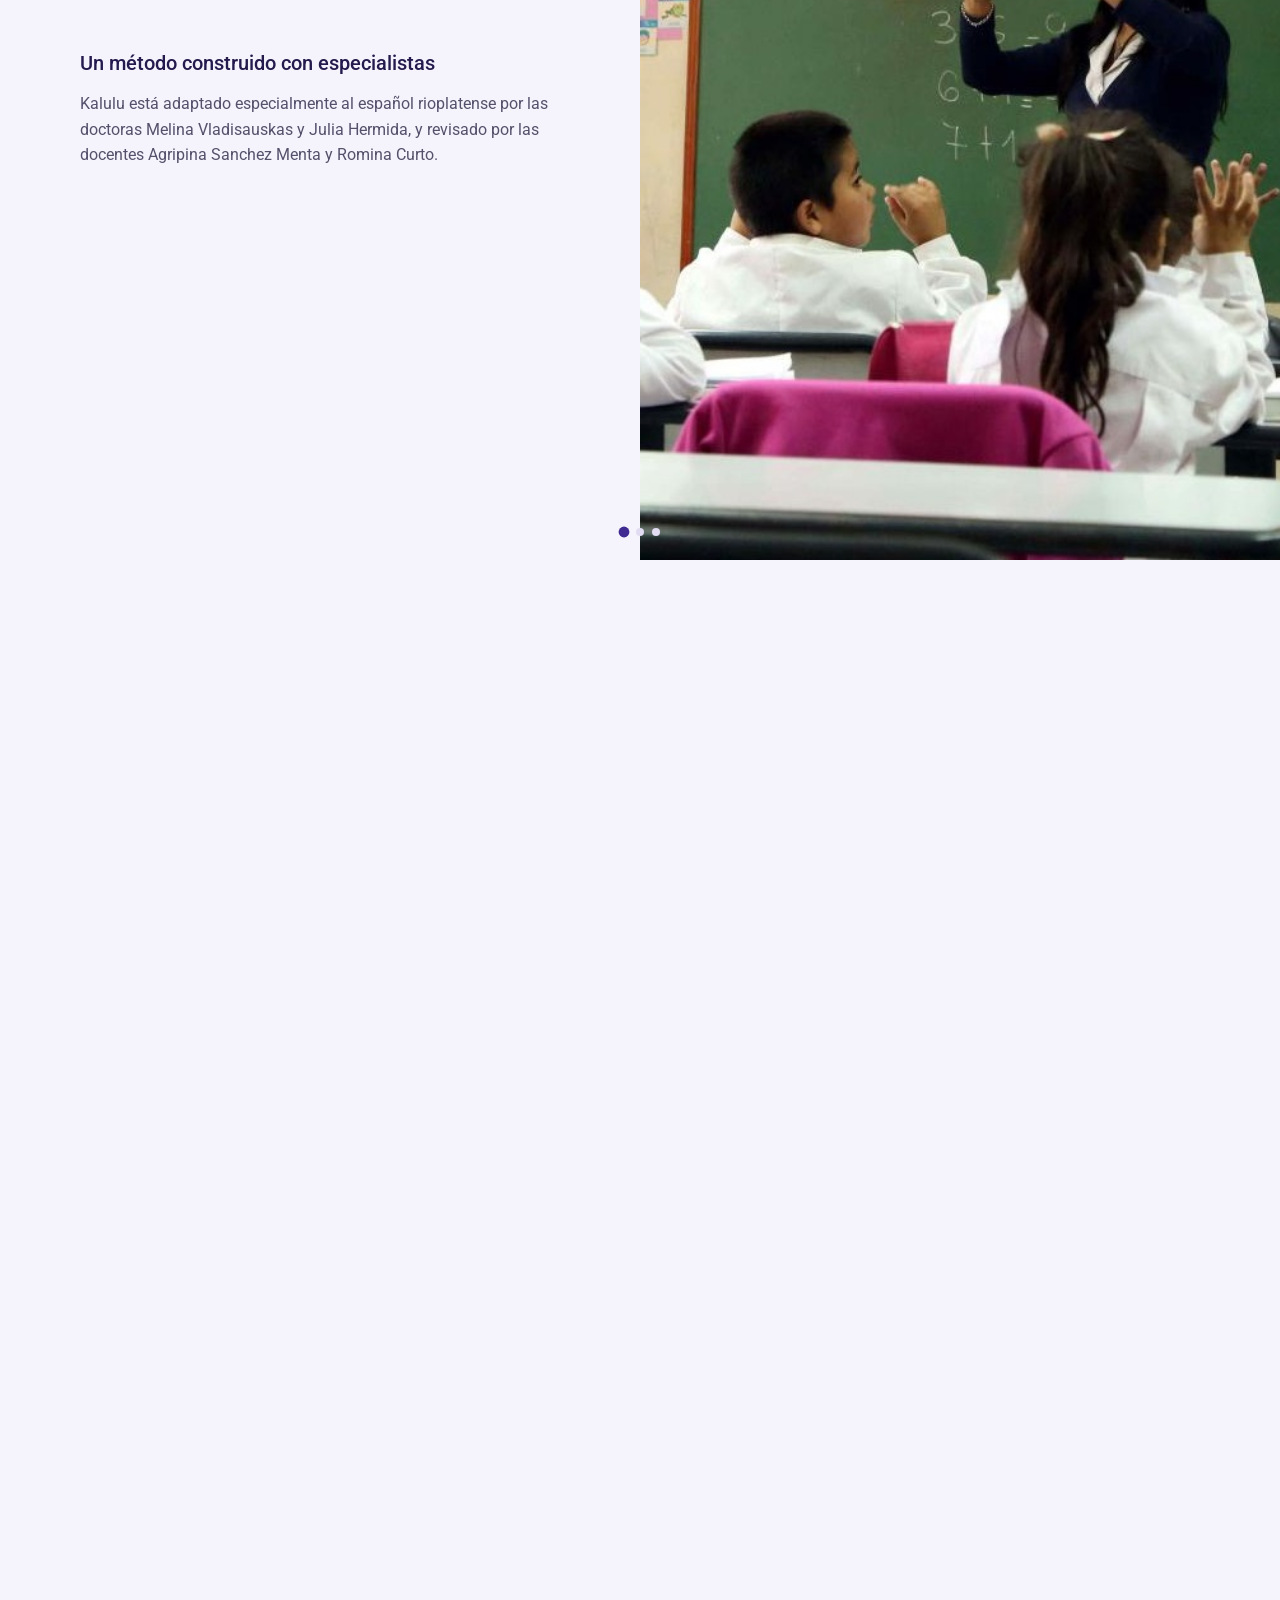
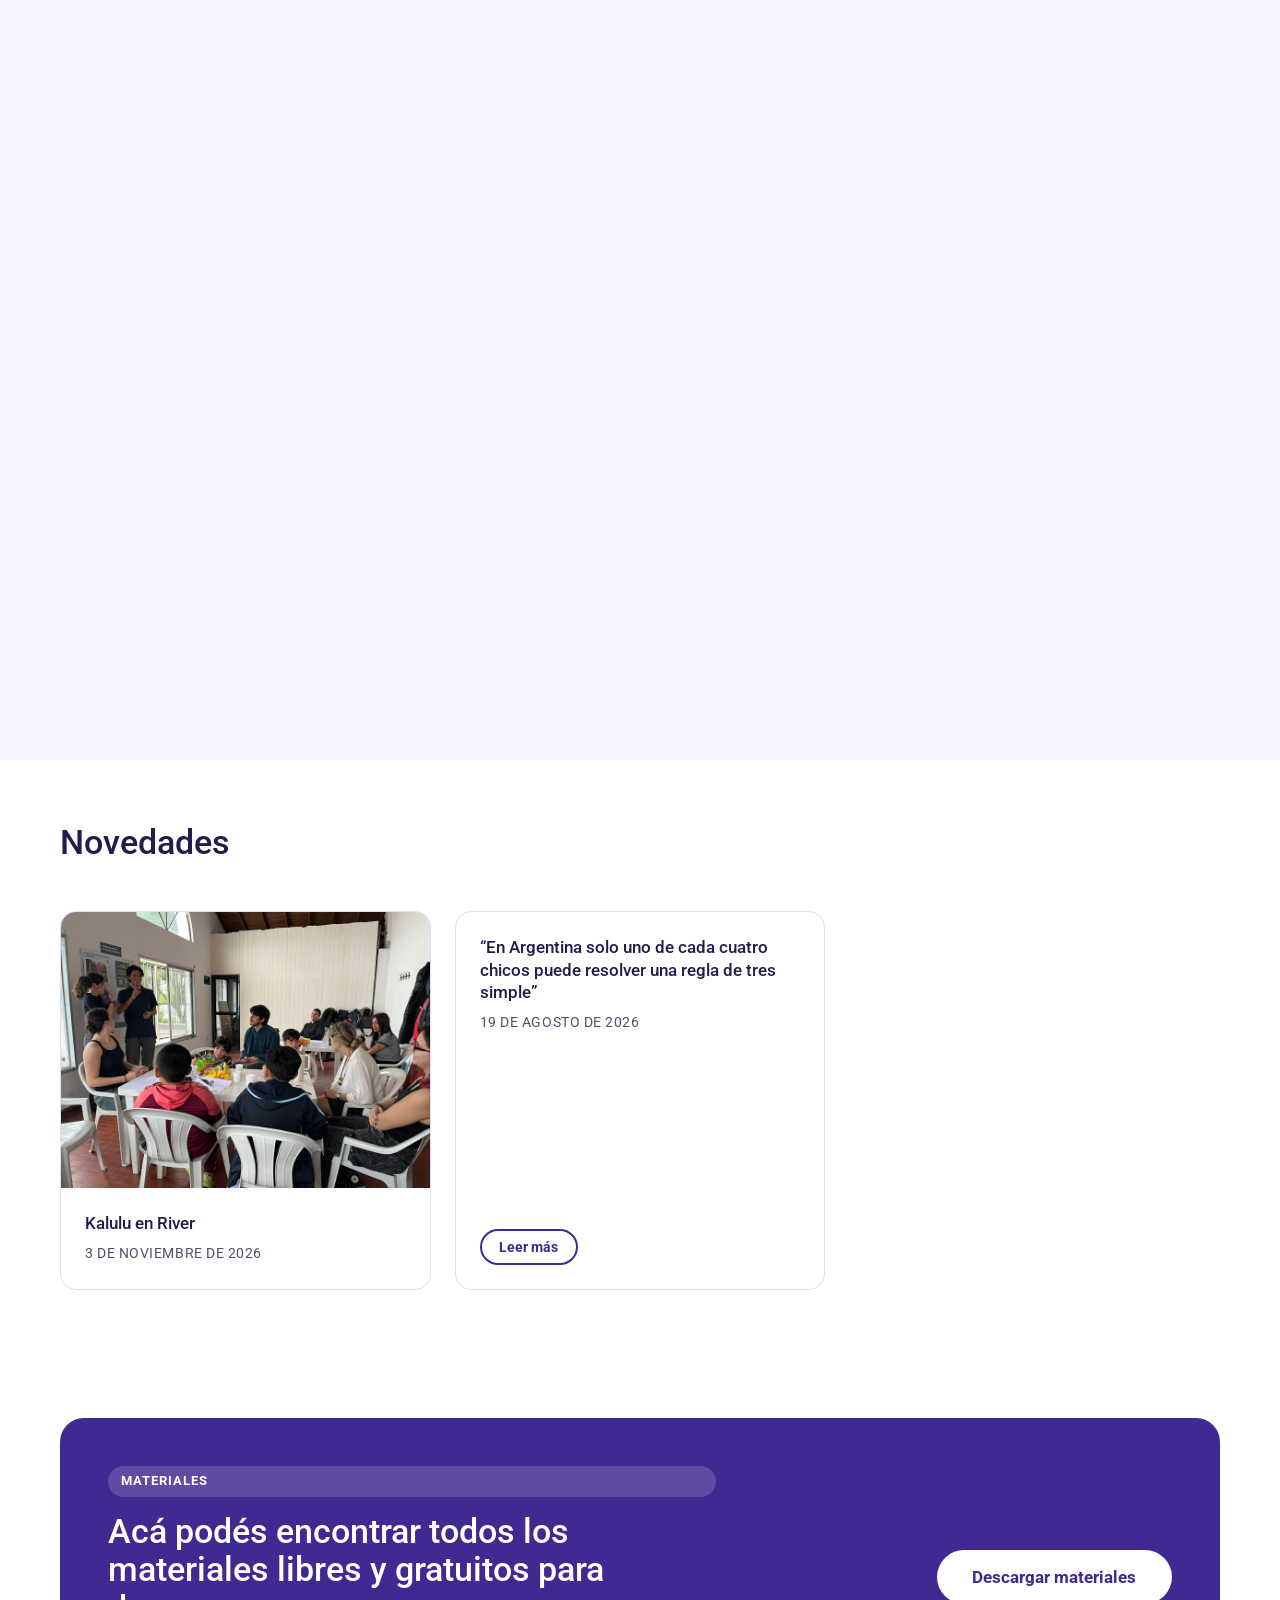
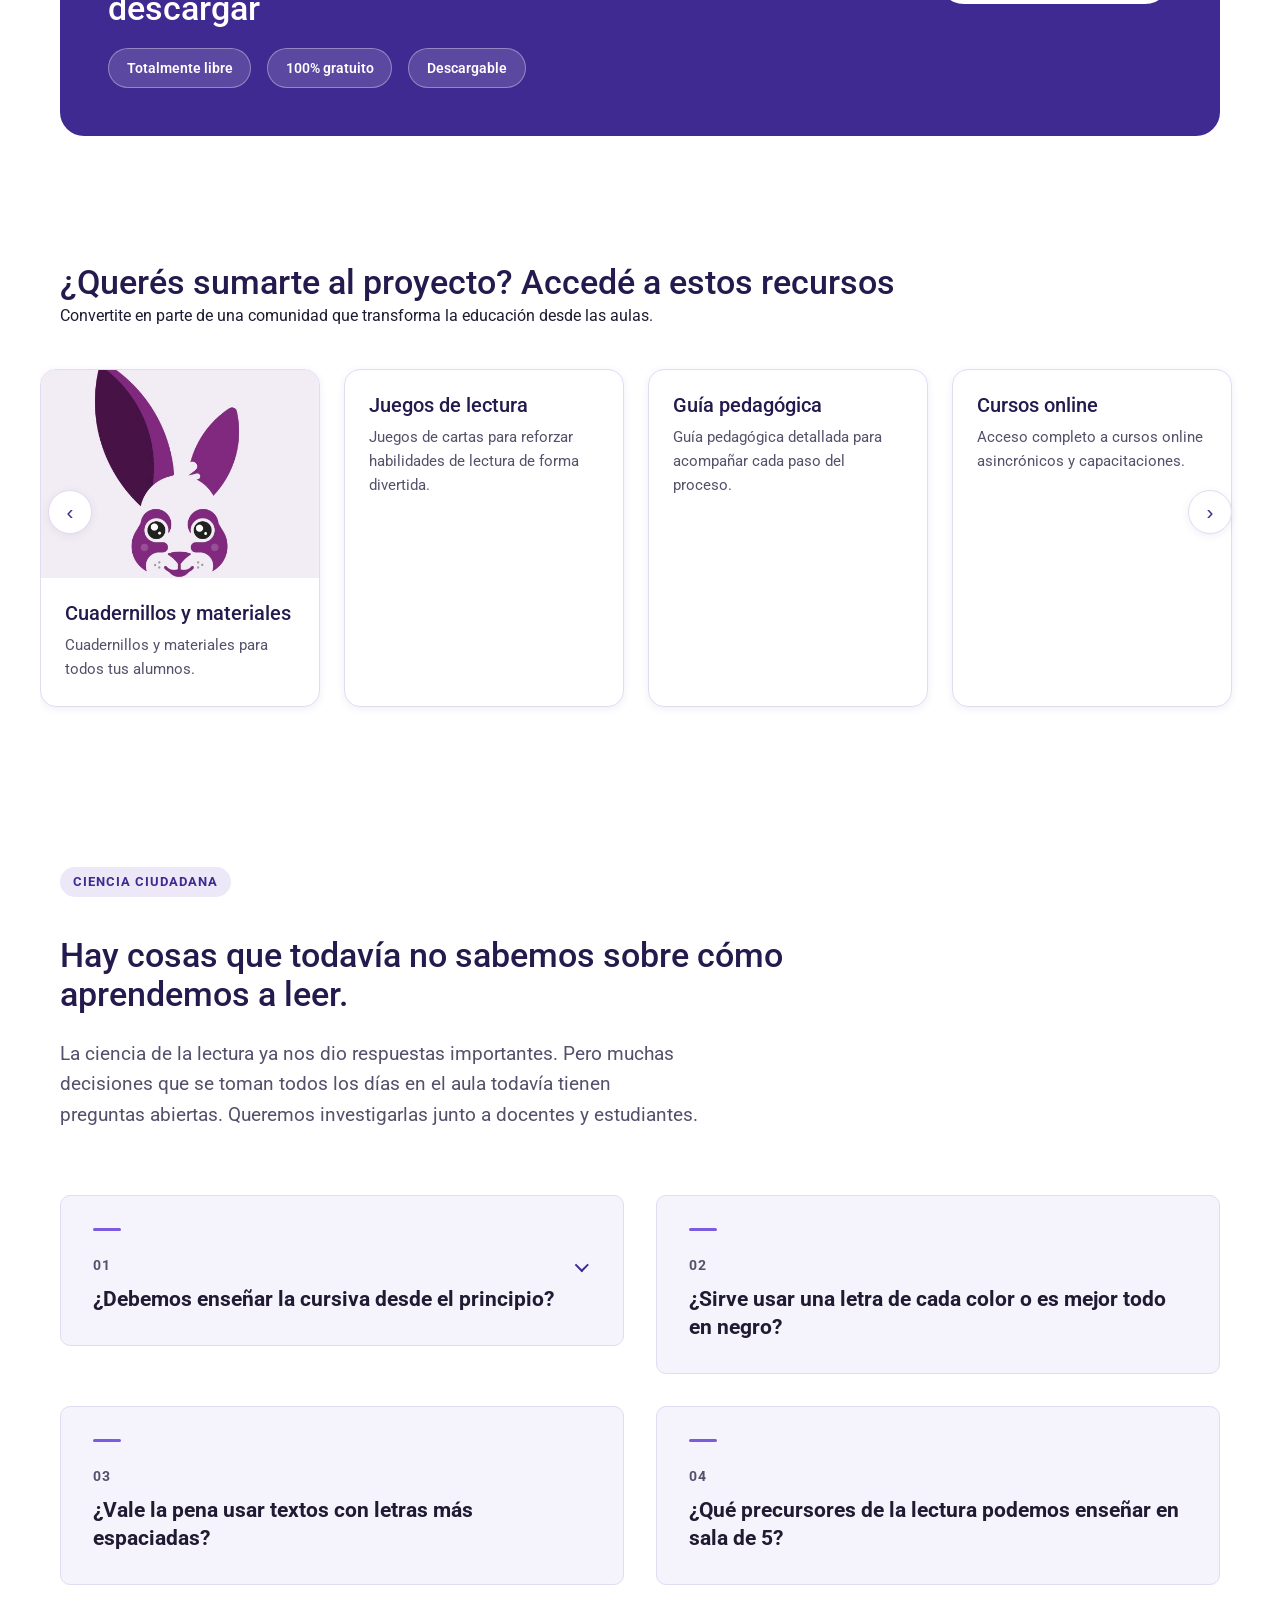
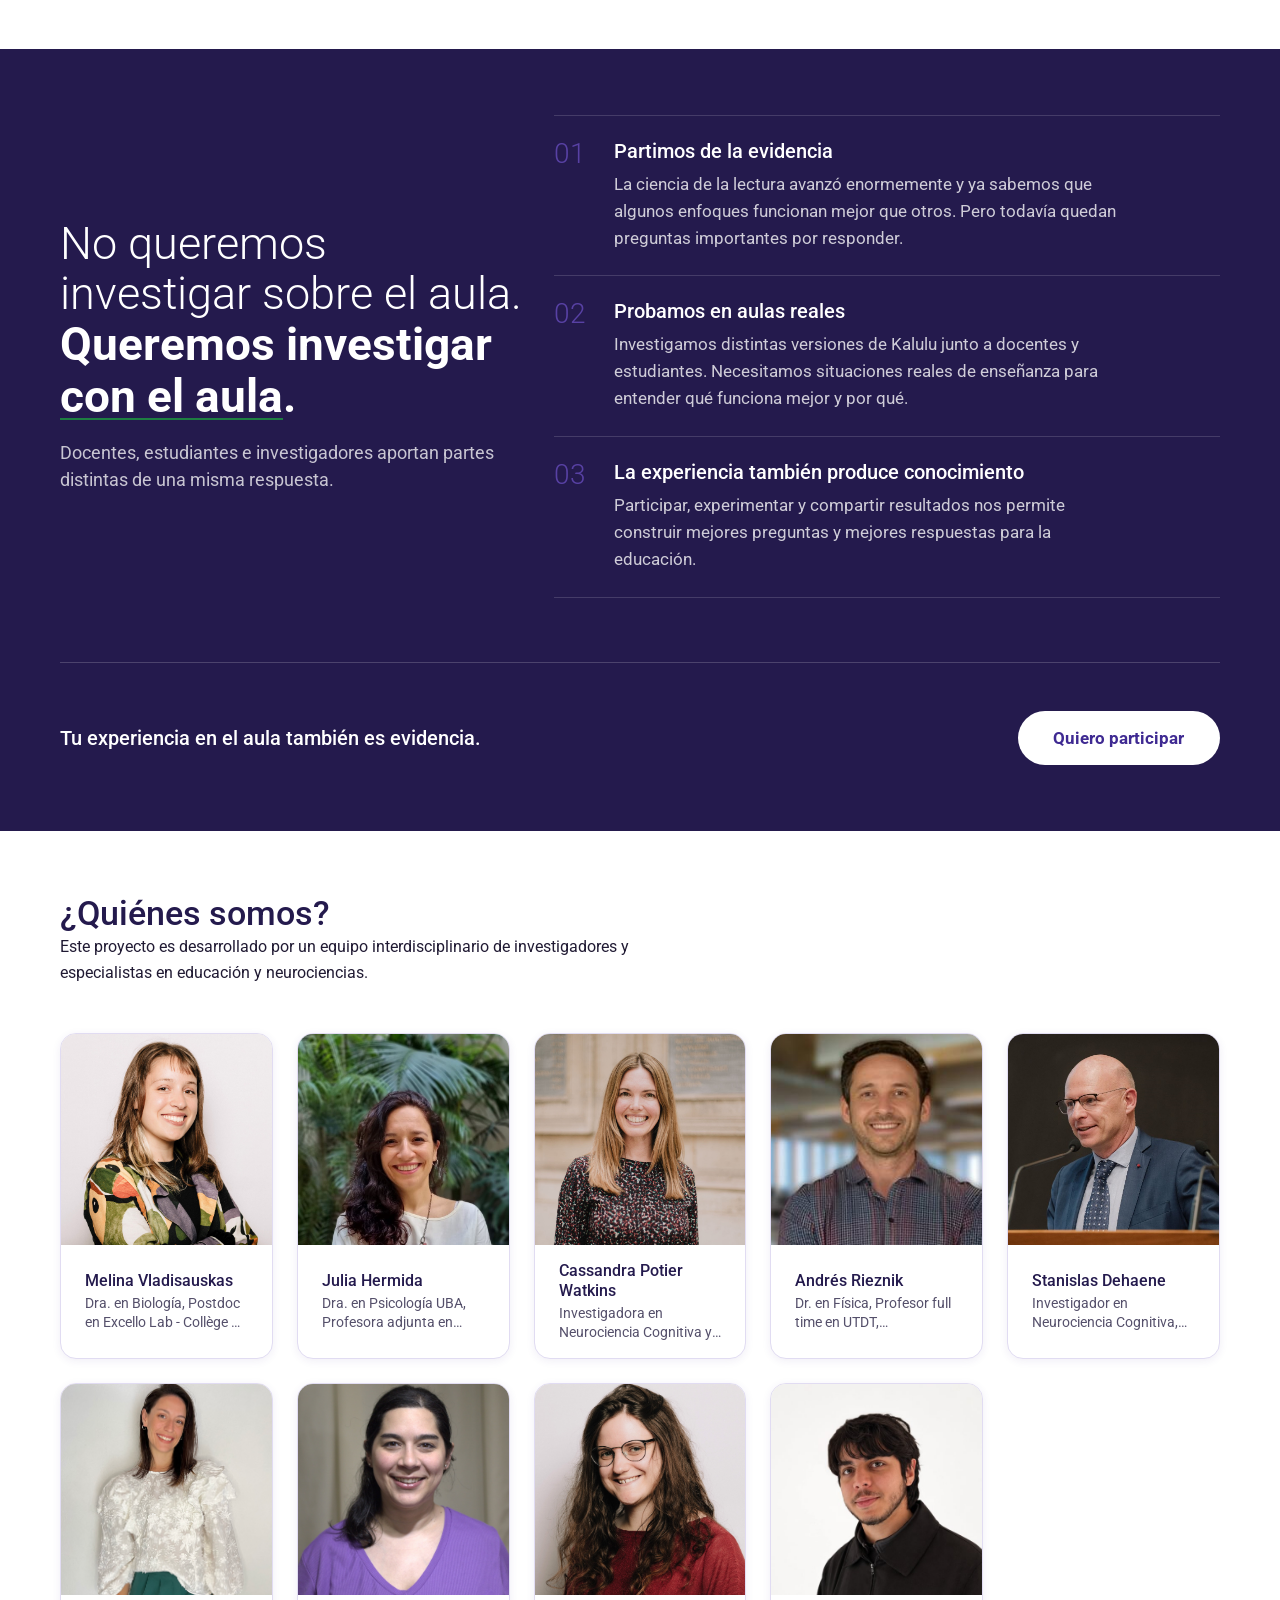
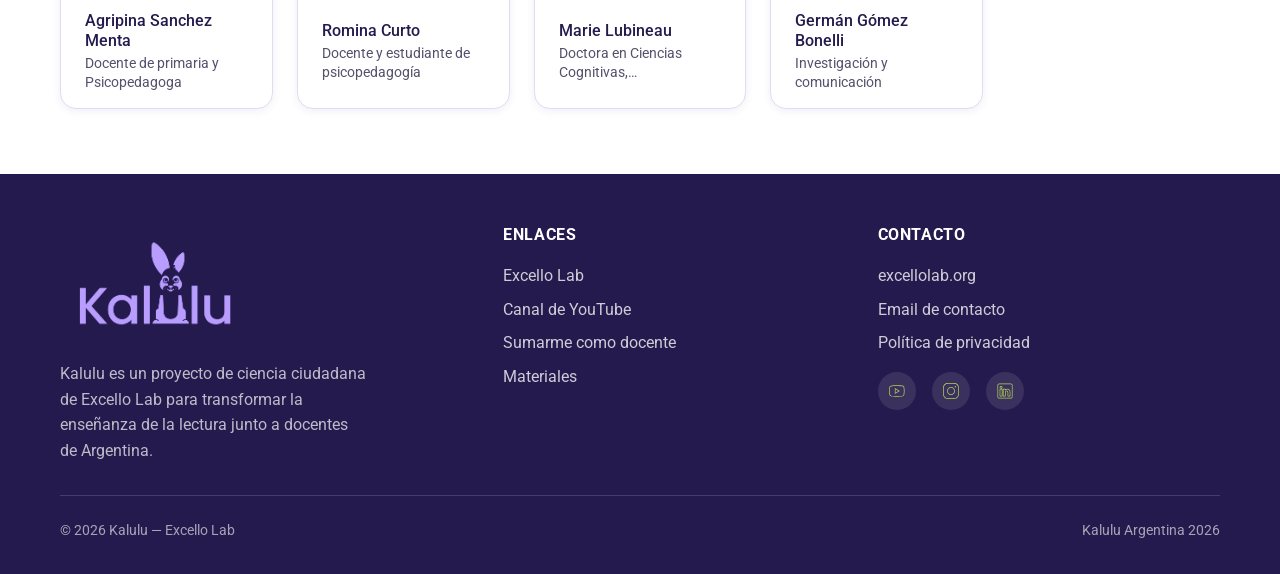
==== commit 6ced2166: "Header: logo al tamaño anterior y versión del CSS para evitar caché Co-Authored-By: Claude Sonnet 5." ====
--- a/index.html
+++ b/index.html
@@ -14,7 +14,7 @@
 <meta property="og:type" content="website">
 <meta property="og:image" content="https://www.kaluluargentina.org/imagenes/favicon.png">
 <script type="application/ld+json">{"@context":"https://schema.org","@type":"WebSite","name":"Kalulu Argentina","alternateName":"Kalulu","url":"https://www.kaluluargentina.org/"}</script>
-<link rel="stylesheet" href="assets/css/styles.css">
+<link rel="stylesheet" href="assets/css/styles.css?v=20261104b">
 </head>
 <body>
 <a class="skip-link" href="#contenido-principal">Saltar al contenido principal</a>
--- a/assets/css/styles.css
+++ b/assets/css/styles.css
@@ -308,7 +308,7 @@
 /* Logo ~100% más grande que la primera versión (42px -> 84px), con el
    header creciendo lo justo (--header-alto 76px -> 88px) para que quede
    equilibrado en vez de un logo enorme apretado en una franja angosta. */
-.site-header__logo img { height: 62px; width: auto; }
+.site-header__logo img { height: 56px; width: auto; }
 
 .site-header__acciones {
   display: flex;
@@ -814,6 +814,13 @@
   transition: box-shadow var(--transicion-rapida), transform var(--transicion-rapida);
 }
 .material-card:hover { box-shadow: var(--sombra-m); transform: translateY(-2px); }
+
+.material-card__icono.material-card__icono--img {
+  width: 3.5rem;
+  height: 3.5rem;
+  padding: 0.3rem;
+}
+.material-card__icono--img img { width: 100%; height: 100%; object-fit: contain; display: block; }
 
 .material-card__icono {
   width: 2.5rem;
@@ -1437,7 +1444,7 @@
   .label-desktop { display: none; }
   .label-mobile { display: inline; }
 
-  .site-header__logo img { height: 38px; }
+  .site-header__logo img { height: 32px; }
   .site-header__acciones { gap: var(--space-2); }
   .site-header__youtube {
     font-size: 0.85rem;
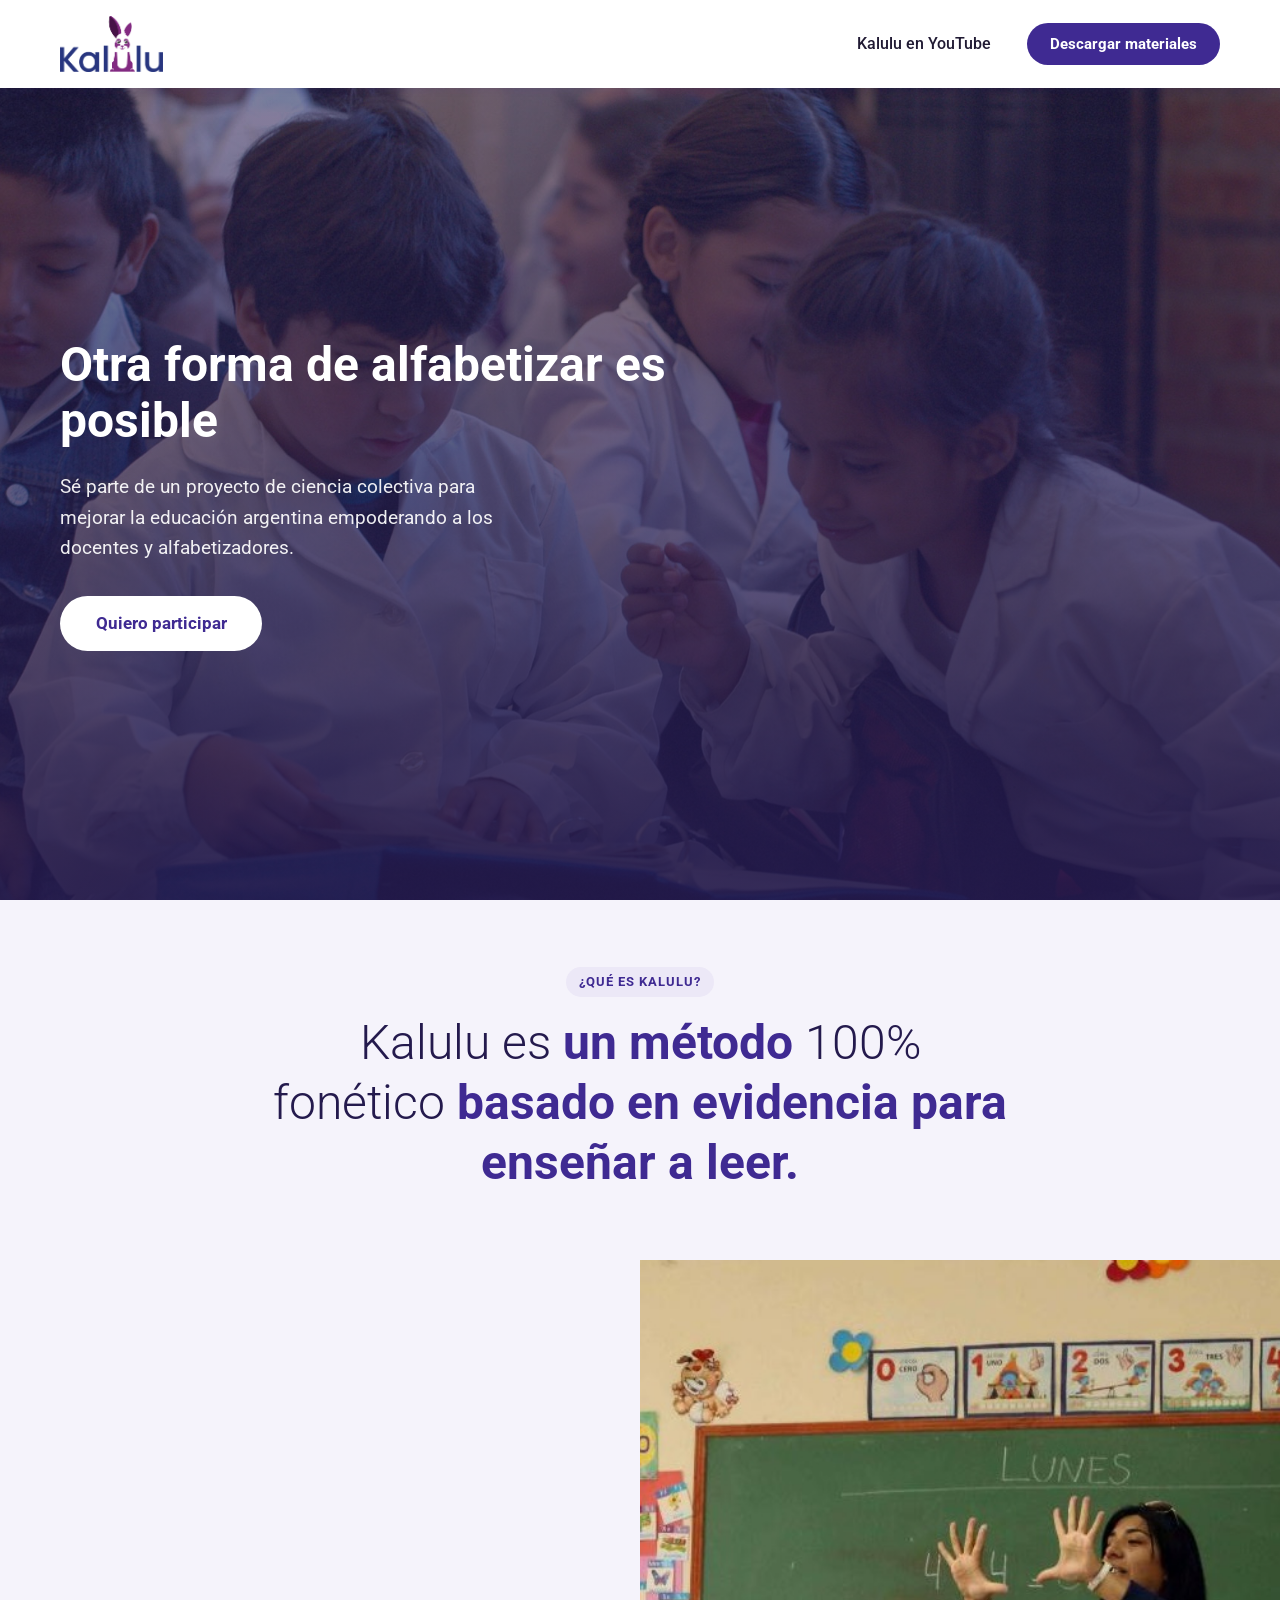
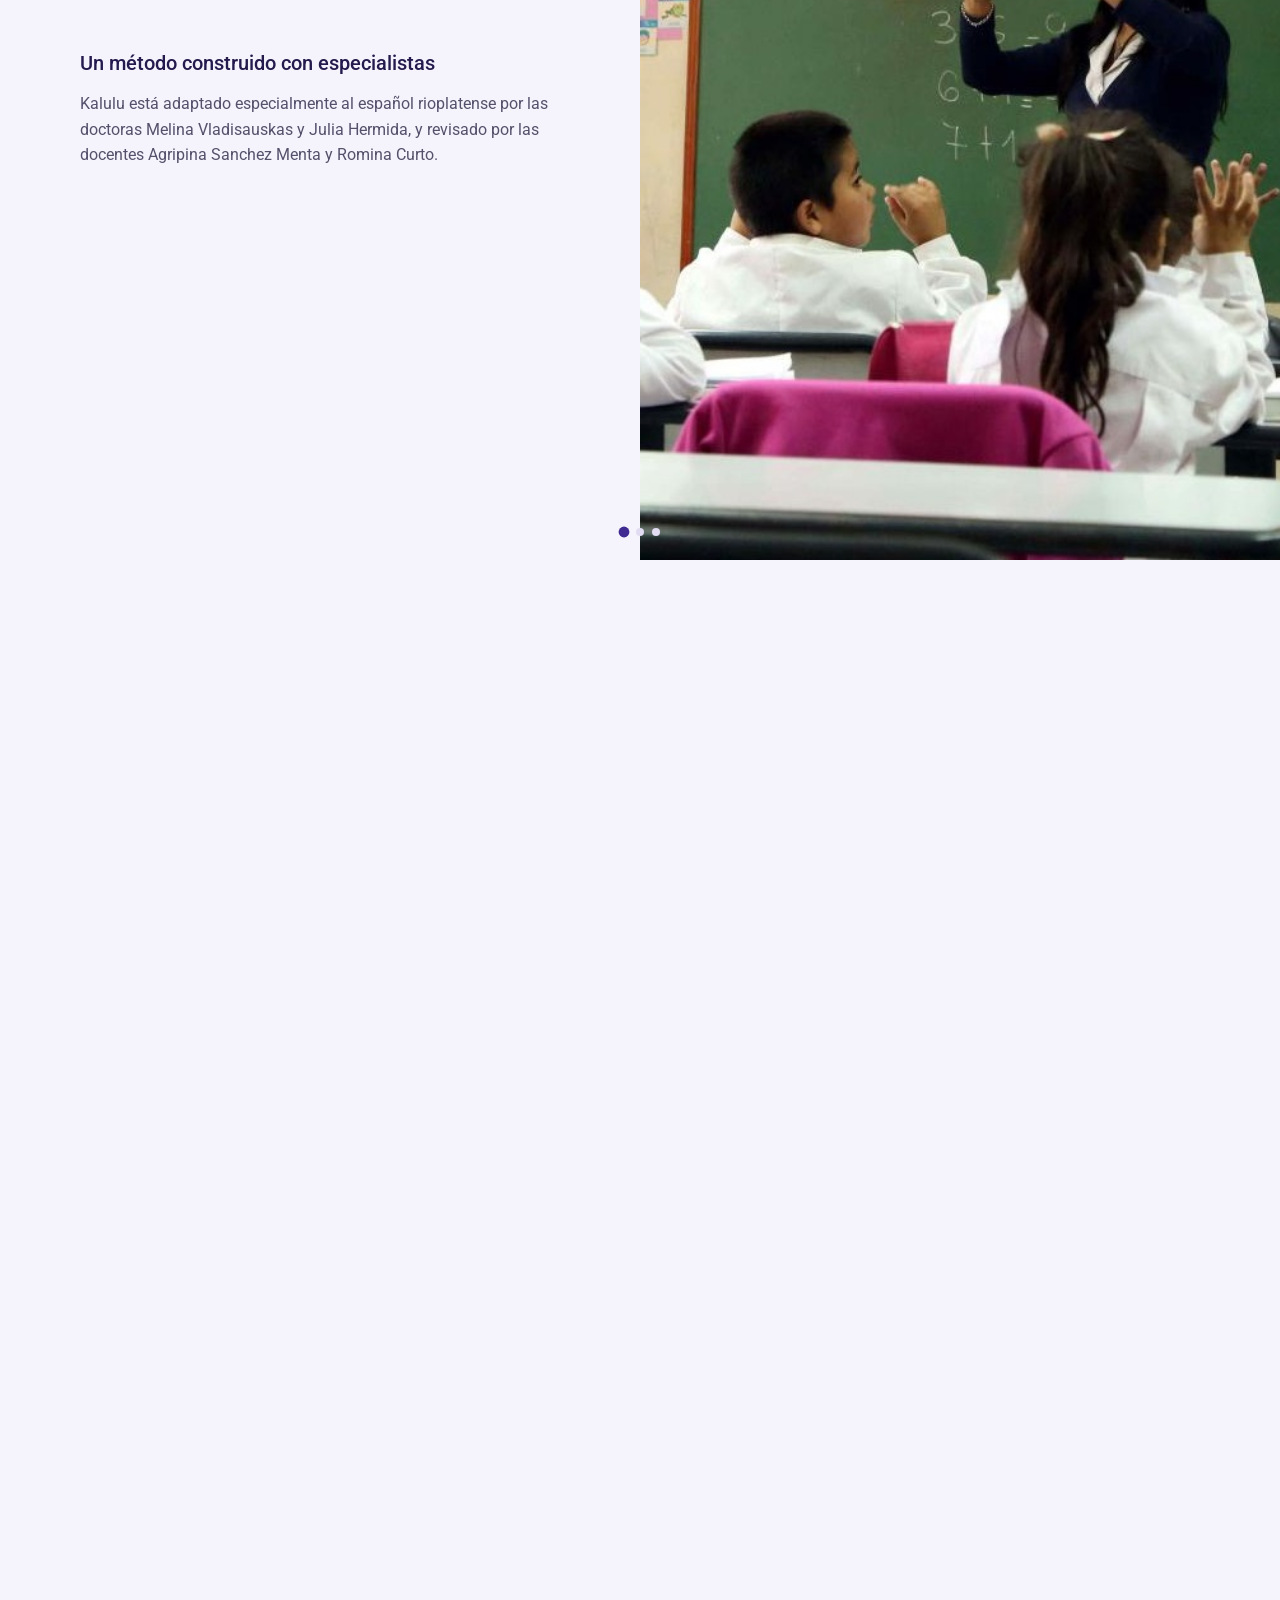
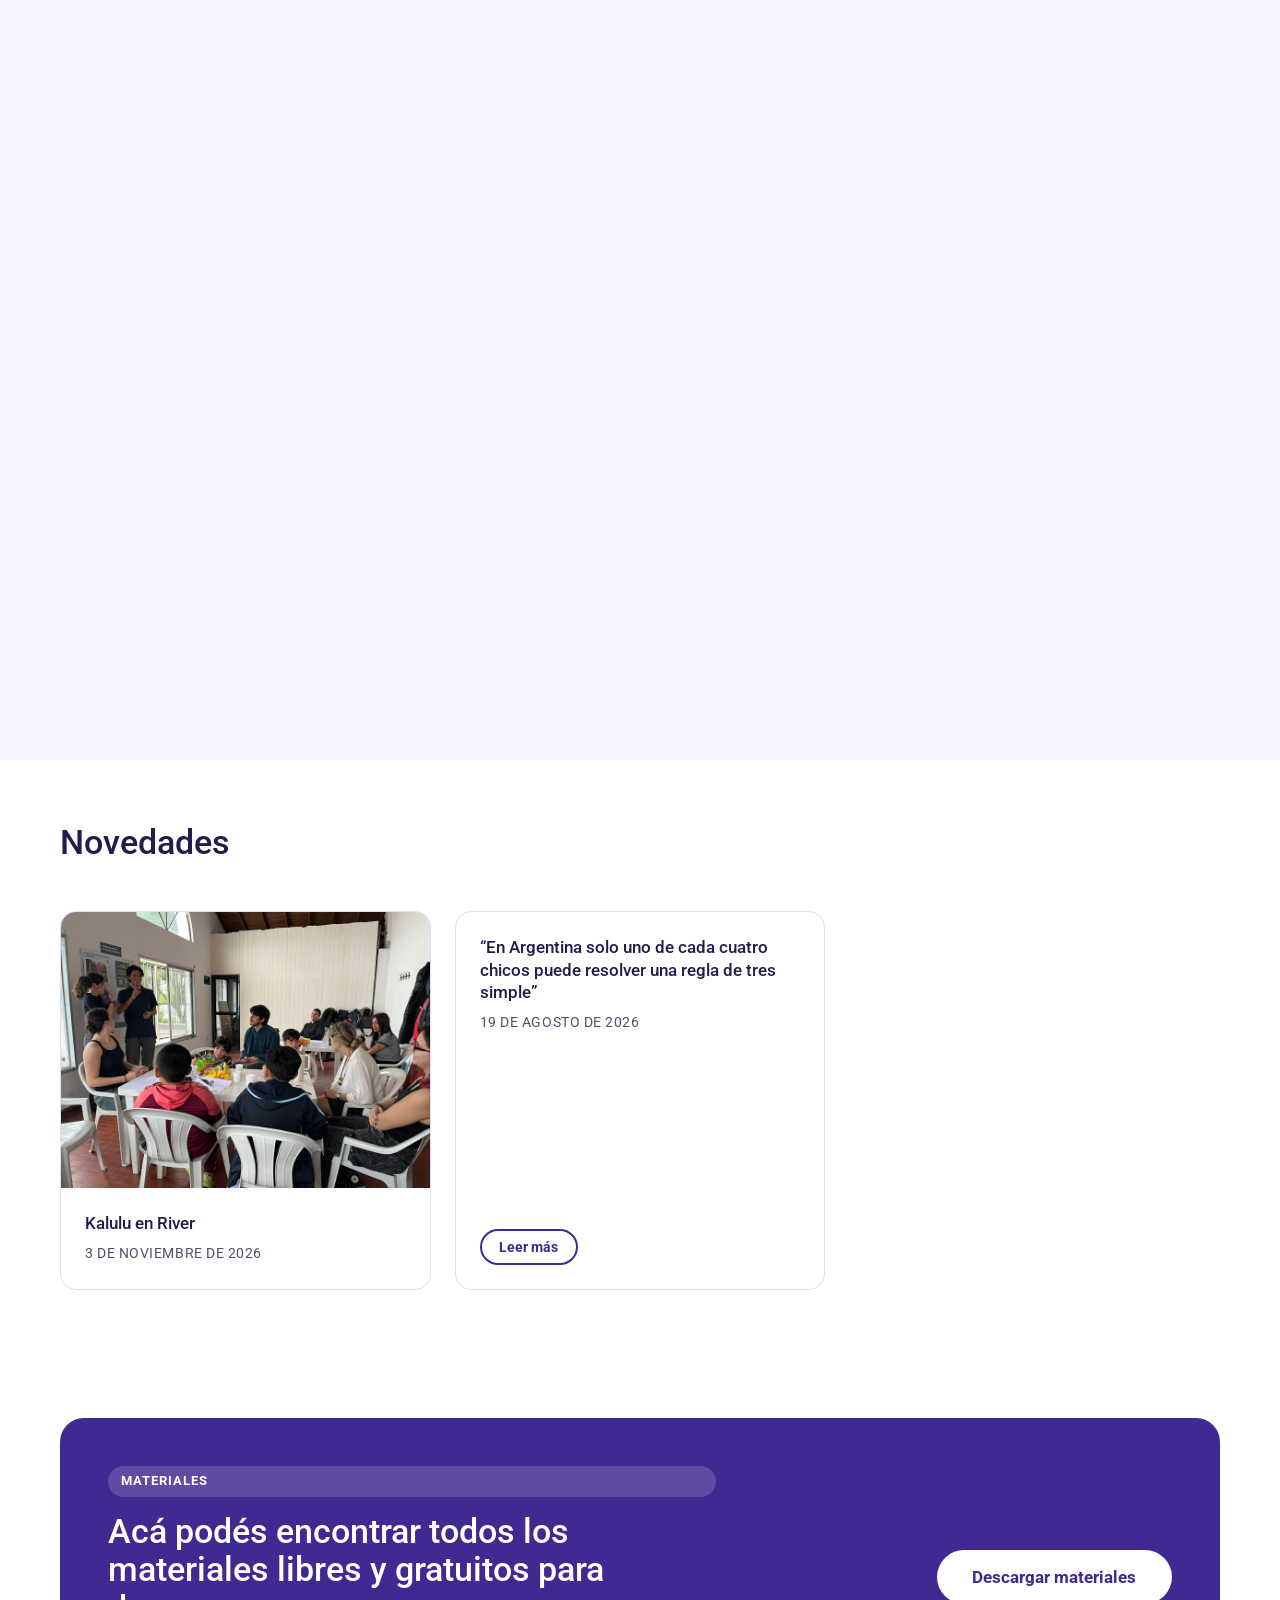
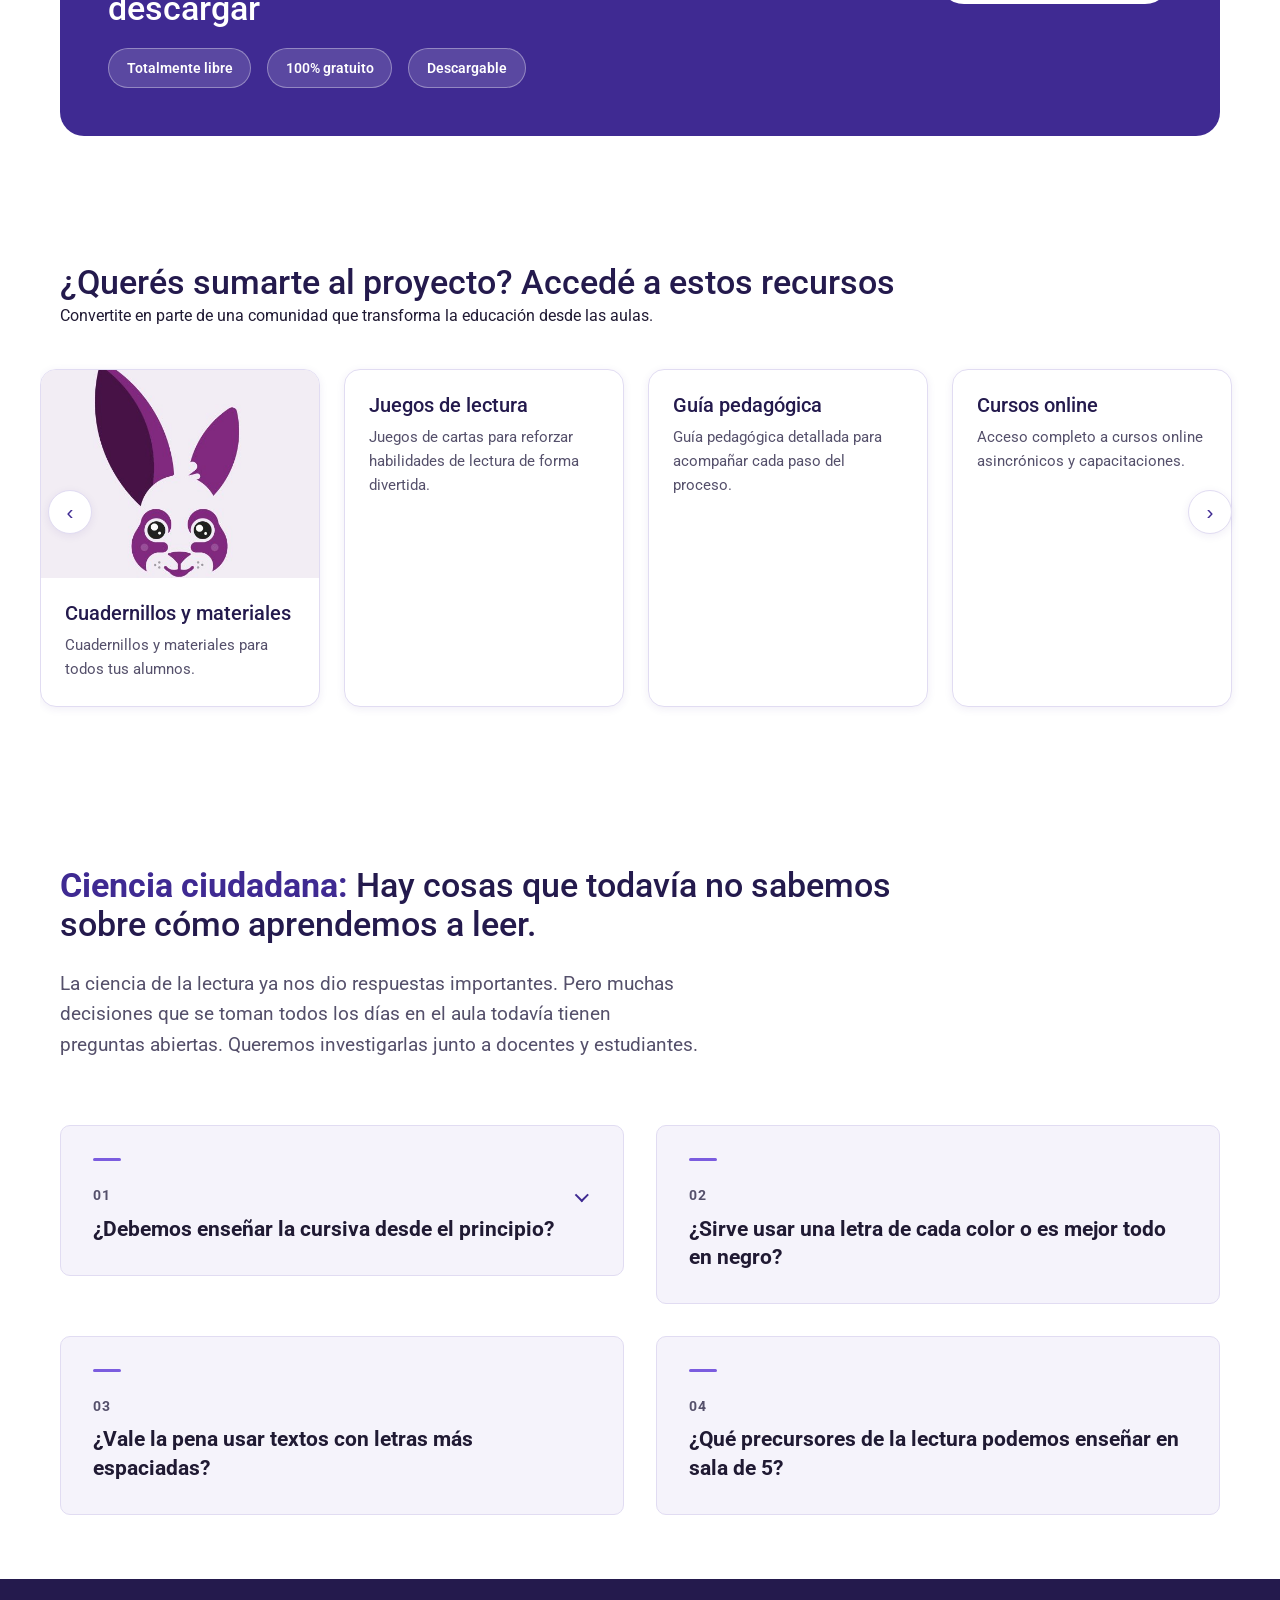
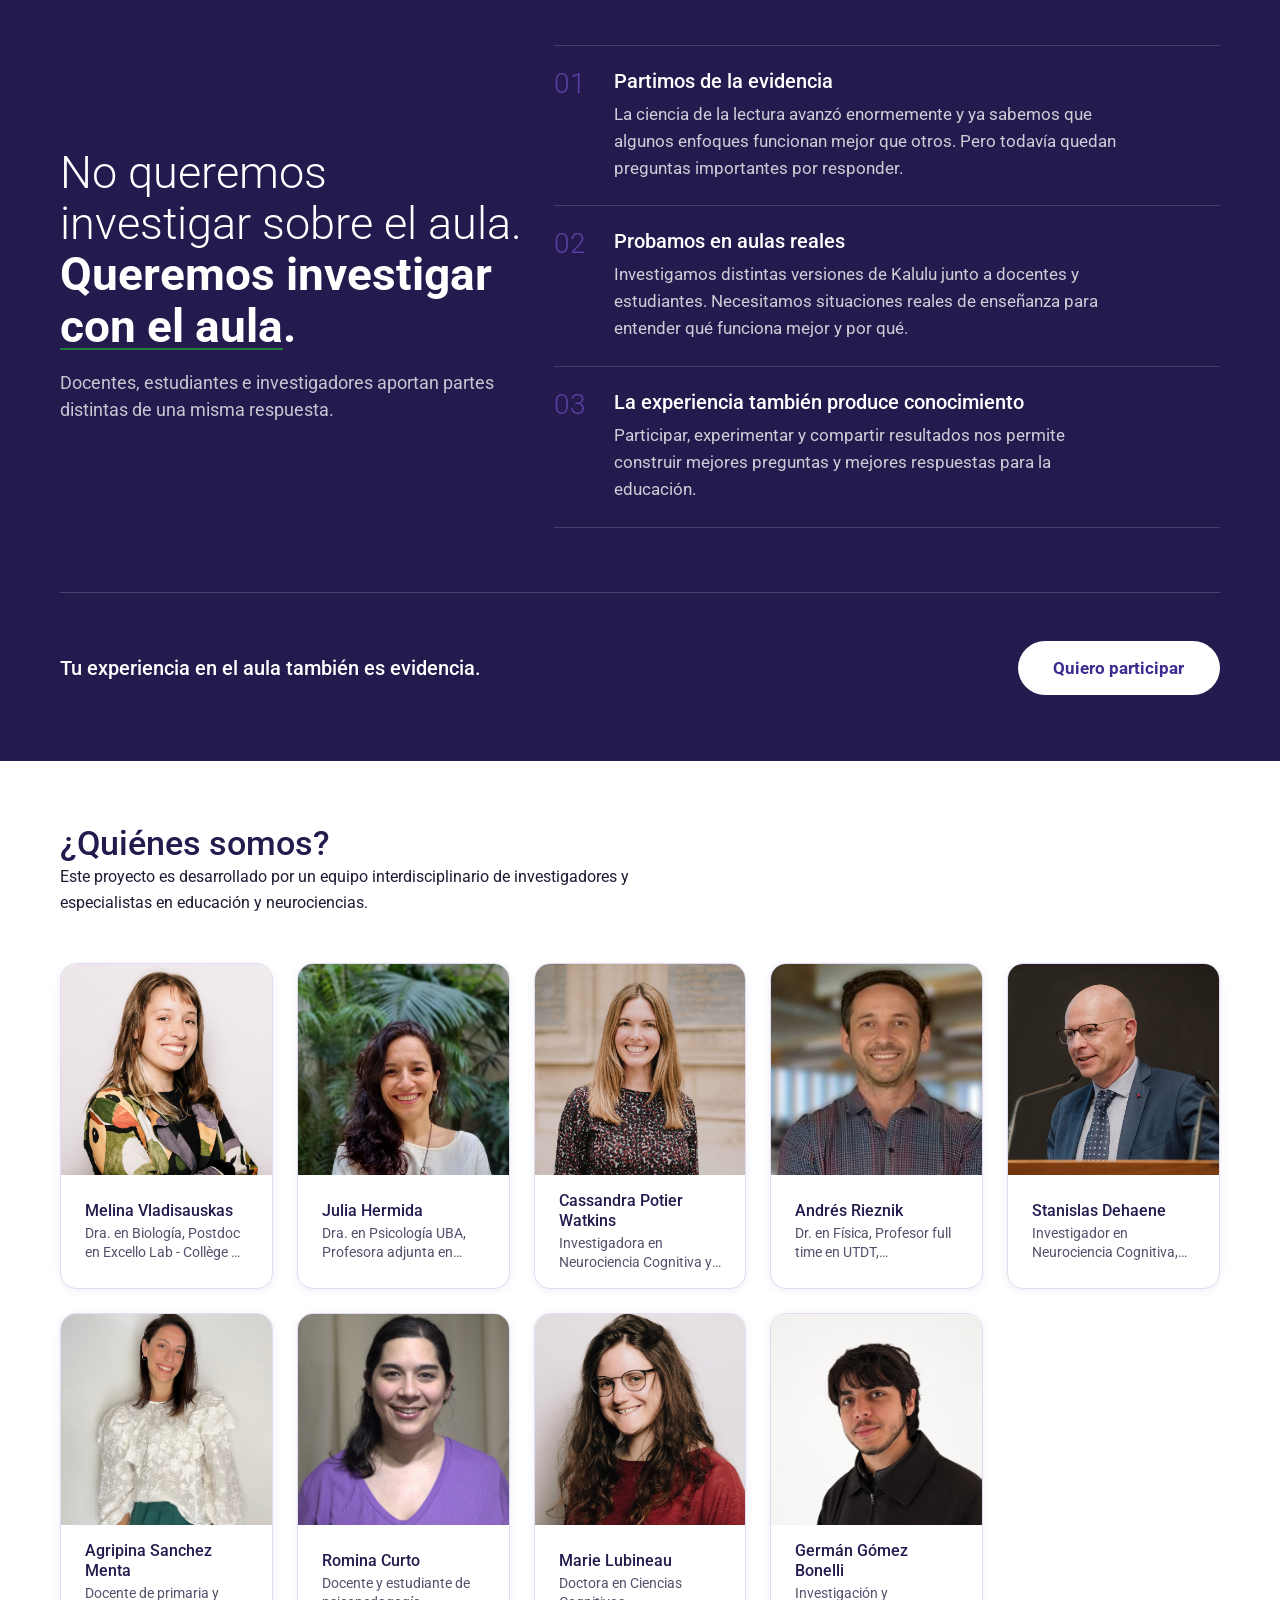
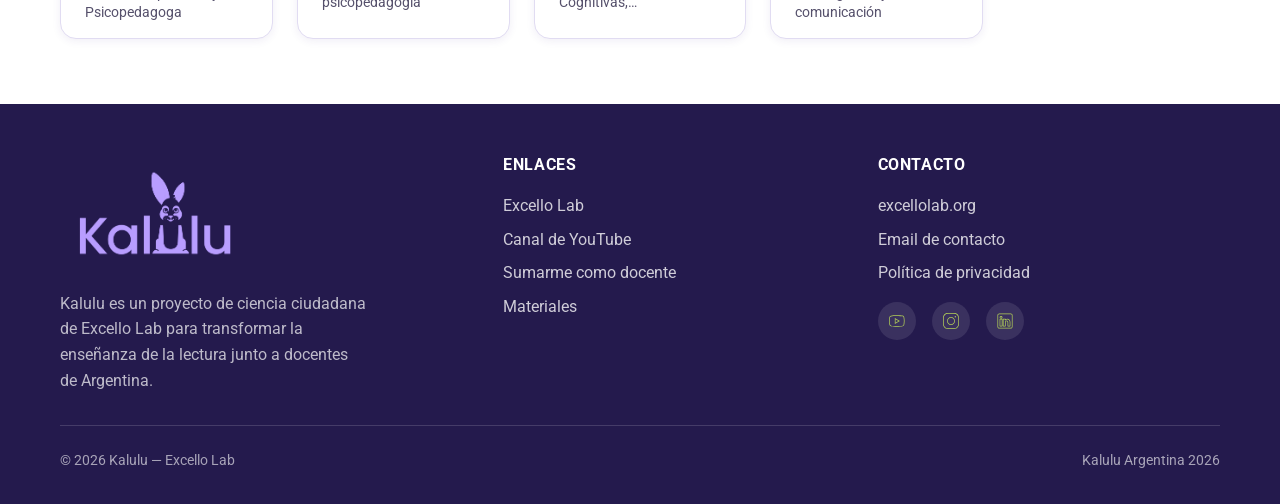
==== commit 8947ca6b: "Ciencia ciudadana: título en una sola línea con el inicio en violeta Co-Authored-By: Claude Sonnet 5" ====
--- a/index.html
+++ b/index.html
@@ -89,7 +89,7 @@
                     </div>
                     <div class="kalulu-sticky__mitad kalulu-sticky__visual">
                         <div class="kalulu-sticky__media kalulu-sticky__media--foto-aula">
-                            <img src="imagenes/imagen%20(12).jpg" alt="Docente revisando el cuaderno de una alumna mientras el resto de la clase escribe, en un aula real" loading="lazy">
+                            <img src="imagenes/imagen%20(12).jpg?v=2" alt="Docente revisando el cuaderno de una alumna mientras el resto de la clase escribe, en un aula real" loading="lazy">
                         </div>
                     </div>
                 </div>
@@ -167,8 +167,7 @@
     <section class="seccion ciencia-preguntas" aria-labelledby="ciencia-titulo">
         <div class="contenedor">
             <div class="ciencia-preguntas__intro">
-                <span class="etiqueta">Ciencia ciudadana</span>
-                <h2 id="ciencia-titulo">Hay cosas que todavía no sabemos sobre cómo aprendemos a leer.</h2>
+                <h2 id="ciencia-titulo"><strong>Ciencia ciudadana:</strong> Hay cosas que todavía no sabemos sobre cómo aprendemos a leer.</h2>
                 <p>La ciencia de la lectura ya nos dio respuestas importantes. Pero muchas decisiones que se toman todos los días en el aula todavía tienen preguntas abiertas. Queremos investigarlas junto a docentes y estudiantes.</p>
             </div>
 
--- a/assets/css/styles.css
+++ b/assets/css/styles.css
@@ -953,7 +953,8 @@
 /* --- 10a. Preguntas abiertas (fondo claro) ------------------------------ */
 .ciencia-preguntas__intro { max-width: var(--ancho-contenedor-angosto); }
 .ciencia-preguntas__intro .etiqueta { margin-bottom: var(--space-4); }
-.ciencia-preguntas__intro h2 { margin-top: var(--space-3); }
+.ciencia-preguntas__intro h2 { margin-top: 0; }
+.ciencia-preguntas__intro h2 strong { font-weight: var(--peso-titulo-fuerte); color: var(--color-marca); }
 .ciencia-preguntas__intro p {
   margin-top: var(--space-4);
   max-width: 58ch;
@@ -1046,7 +1047,11 @@
   font-size: 1rem;
   line-height: 1.65;
 }
-.ciencia-preguntas__detalle p { margin: 0 0 var(--space-3); }
+.ciencia-preguntas__detalle p { margin: 0 0 var(--space-3); }
+/* El texto nunca debe salirse de la tarjeta, aunque sea una palabra larguísima. */
+.ciencia-preguntas__grid > * { min-width: 0; }
+.ciencia-preguntas__tarjeta { min-width: 0; overflow-wrap: anywhere; word-break: break-word; }
+.ciencia-preguntas__detalle, .ciencia-preguntas__detalle p, .ciencia-preguntas__tarjeta-texto { overflow-wrap: anywhere; word-break: break-word; }
 .ciencia-preguntas__detalle p:last-child { margin-bottom: 0; }
 
 /* --- 10b. Cómo investigamos juntos (violeta institucional, full-bleed) --
@@ -1460,3 +1465,6 @@
   .ciencia-investigacion__linea-liviana { font-size: 1.3rem; }
   .ciencia-investigacion__linea-fuerte { font-size: 1.4rem; }
 }
+
+/* Red de seguridad: textos cargados desde el panel nunca desbordan su contenedor. */
+h1, h2, h3, h4, p, li, summary { overflow-wrap: anywhere; }
